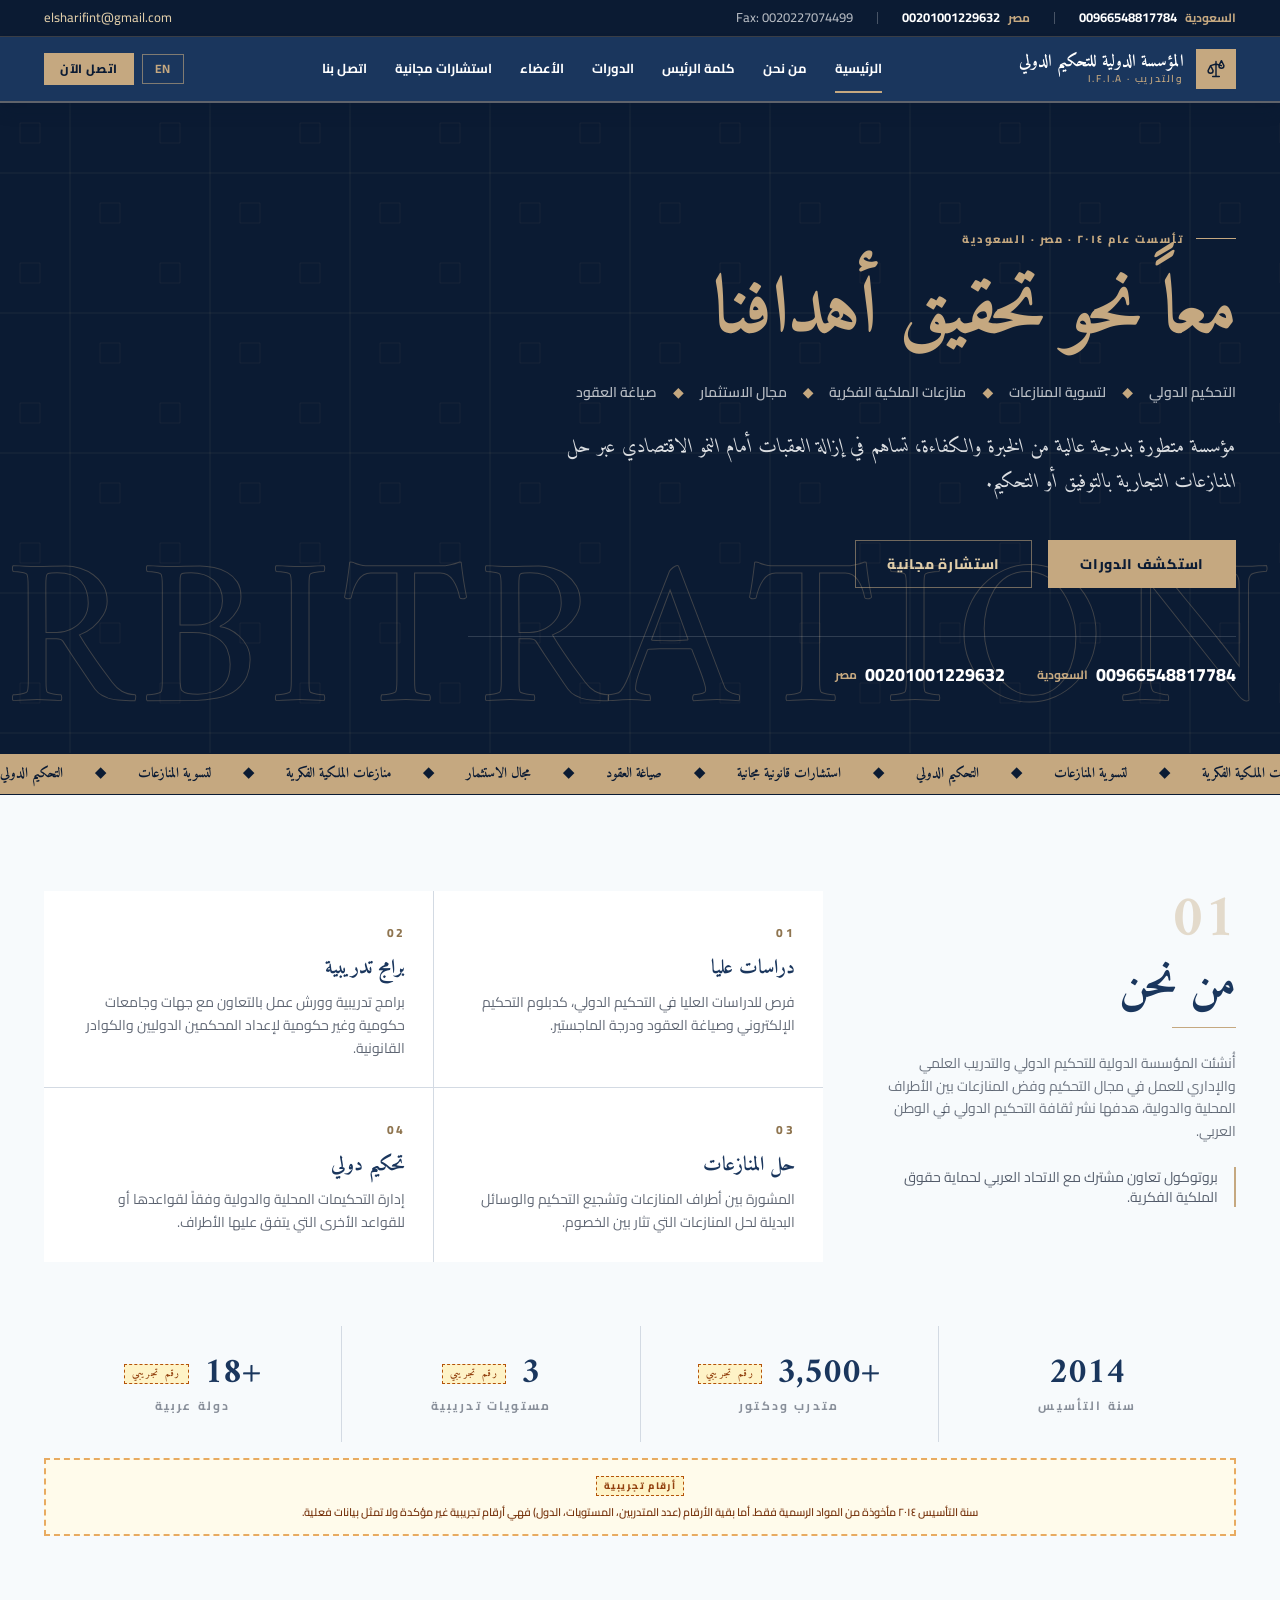
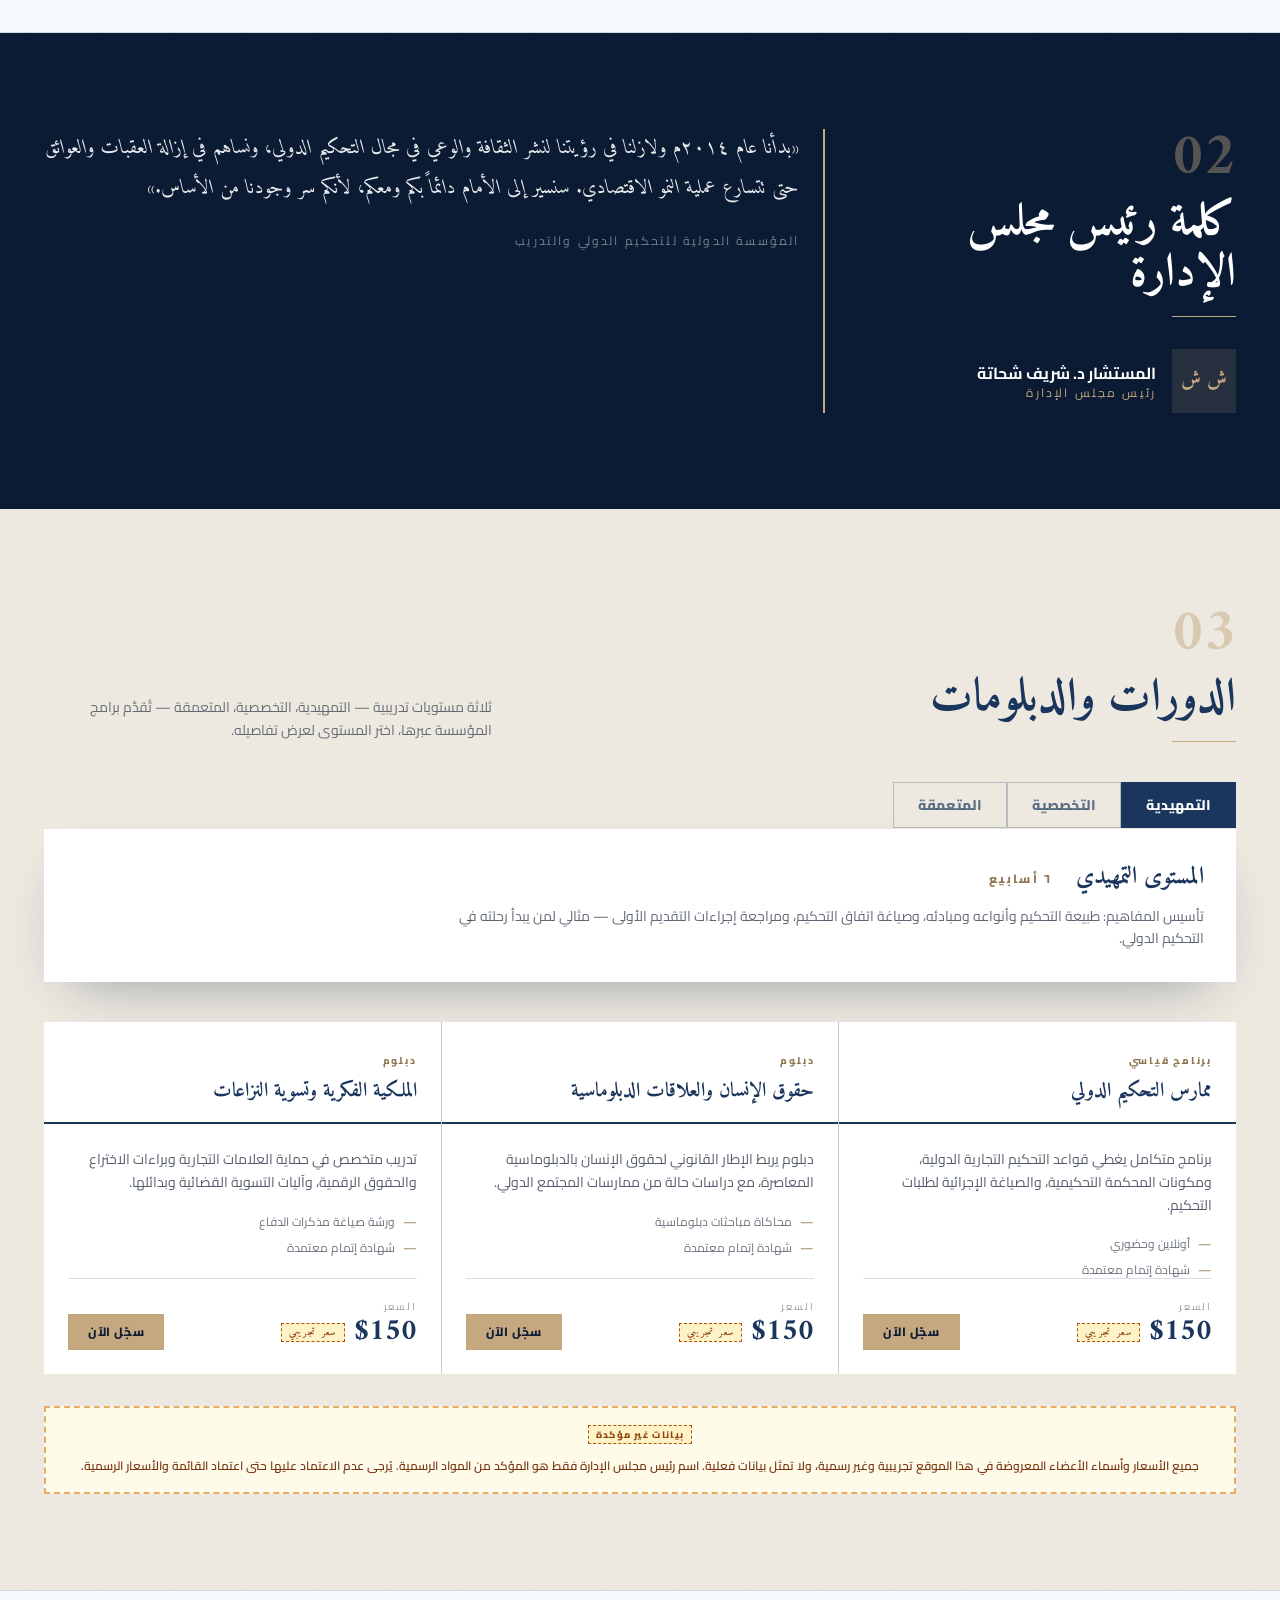
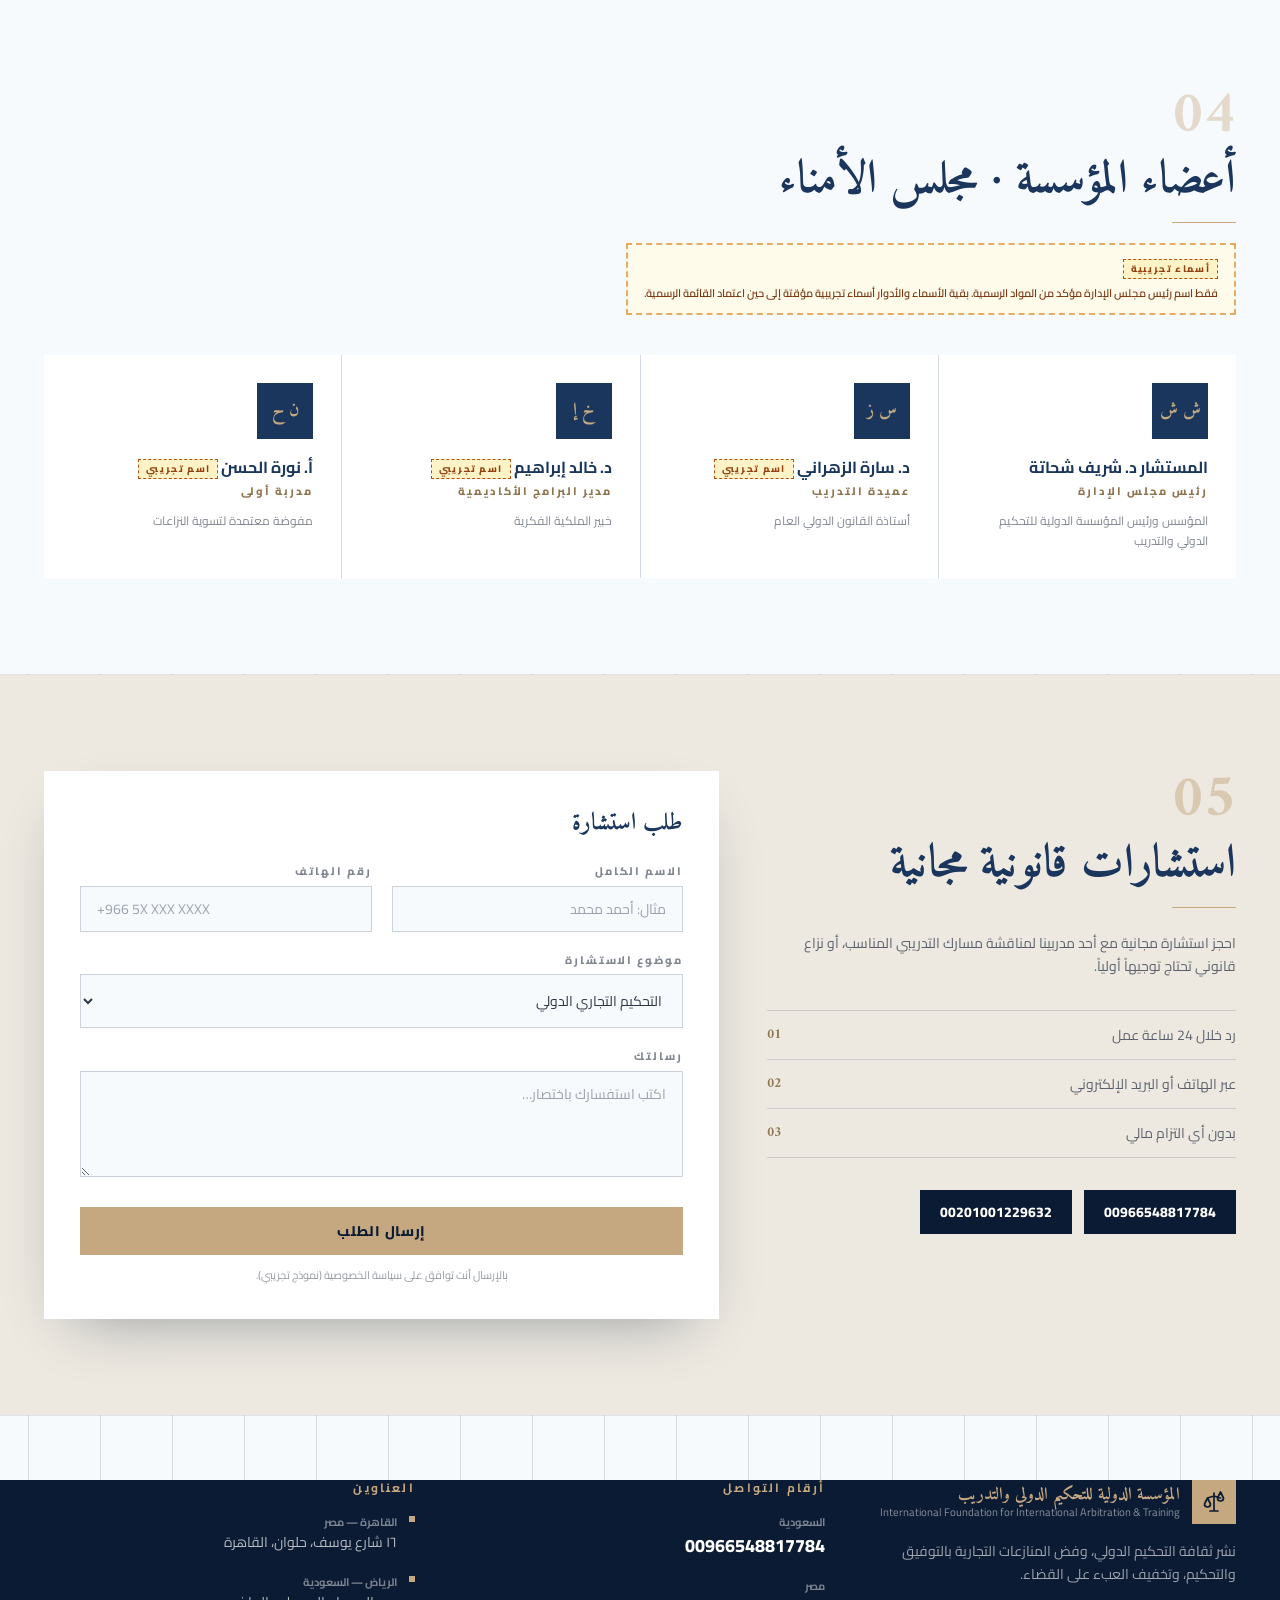
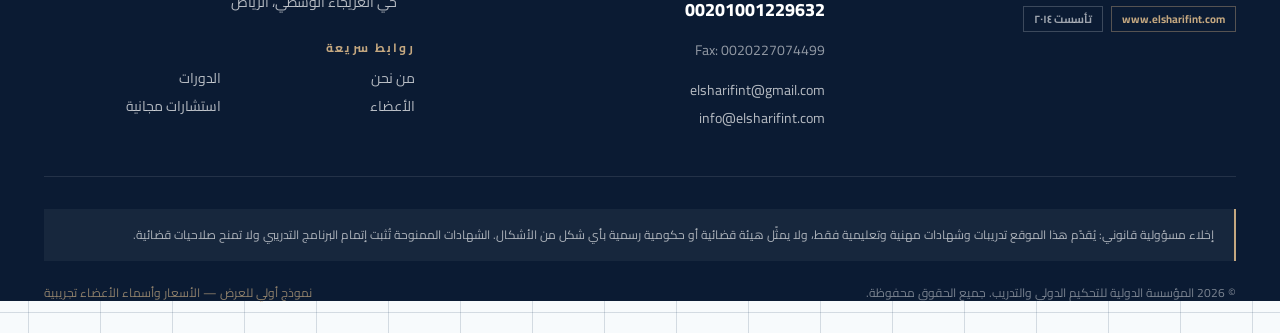
==== index.html @ 835085e9 "Add Google site verification meta; drop duplicate robots meta" ====
<!DOCTYPE html>
<html lang="ar" dir="rtl">
<head>
<meta charset="UTF-8">
<meta name="viewport" content="width=device-width, initial-scale=1.0">

<!-- ══ SEO: canonical + hreflang ══ -->
<link rel="canonical" href="https://ifiia-landing-new.pages.dev/">
<link rel="alternate" hreflang="ar" href="https://ifiia-landing-new.pages.dev/">
<link rel="alternate" hreflang="en" href="https://ifiia-landing-new.pages.dev/?lang=en">
<link rel="alternate" hreflang="x-default" href="https://ifiia-landing-new.pages.dev/">
<meta name="robots" content="index, follow, max-image-preview:large, max-snippet:-1, max-video-preview:-1">
<meta name="googlebot" content="index, follow">
<meta name="google-site-verification" content="TStbVh3oAL_RrqNEUOxhsKB7ihumdXPK8tylKvGcIx8">

<!-- ══ SEO: title + description ══ -->
<title data-ar="المؤسسة الدولية للتحكيم الدولي والتدريب | التحكيم وتسوية المنازعات" data-en="I.F.I.A | International Arbitration & Training Foundation — Dispute Settlement">المؤسسة الدولية للتحكيم الدولي والتدريب | التحكيم وتسوية المنازعات</title>
<meta name="description" content="المؤسسة الدولية للتحكيم الدولي والتدريب (I.F.I.A) — تحكيم دولي، تسوية المنازعات، منازعات الملكية الفكرية، الاستثمار وصياغة العقود. دورات ودبلومات تدريبية في مصر والسعودية منذ 2014."
      data-ar="المؤسسة الدولية للتحكيم الدولي والتدريب (I.F.I.A) — تحكيم دولي، تسوية المنازعات، منازعات الملكية الفكرية، الاستثمار وصياغة العقود. دورات ودبلومات تدريبية في مصر والسعودية منذ 2014."
      data-en="I.F.I.A — International Arbitration & Training Foundation. International arbitration, dispute settlement, intellectual property, investment and contract drafting. Training courses and diplomas in Egypt and Saudi Arabia since 2014.">
<meta name="keywords" content="التحكيم الدولي, التحكيم, تسوية المنازعات, الملكية الفكرية, صياغة العقود, دبلوم تحكيم, دورات قانونية, مؤسسة دولية, Egypt, Saudi Arabia, international arbitration, dispute settlement">
<meta name="author" content="I.F.I.A — International Arbitration & Training Foundation">

<!-- ══ SEO: Open Graph ══ -->
<meta property="og:type" content="website">
<meta property="og:site_name" content="I.F.I.A — المؤسسة الدولية للتحكيم الدولي والتدريب">
<meta property="og:title" content="المؤسسة الدولية للتحكيم الدولي والتدريب | I.F.I.A">
<meta property="og:description" content="تحكيم دولي، تسوية المنازعات، منازعات الملكية الفكرية، الاستثمار وصياغة العقود — دورات ودبلومات تدريبية في مصر والسعودية.">
<meta property="og:url" content="https://ifiia-landing-new.pages.dev/">
<meta property="og:image" content="https://ifiia-landing-new.pages.dev/og-image.png">
<meta property="og:image:width" content="1200">
<meta property="og:image:height" content="630">
<meta property="og:image:alt" content="I.F.I.A — International Arbitration & Training Foundation">
<meta property="og:locale" content="ar_AR">
<meta property="og:locale:alternate" content="en_US">

<!-- ══ SEO: Twitter / X ══ -->
<meta name="twitter:card" content="summary_large_image">
<meta name="twitter:title" content="المؤسسة الدولية للتحكيم الدولي والتدريب | I.F.I.A">
<meta name="twitter:description" content="تحكيم دولي، تسوية المنازعات، منازعات الملكية الفكرية، الاستثمار وصياغة العقود — دورات ودبلومات تدريبية.">
<meta name="twitter:image" content="https://ifiia-landing-new.pages.dev/og-image.png">
<meta name="twitter:image:alt" content="I.F.I.A — International Arbitration & Training Foundation">

<!-- ══ SEO: misc ══ -->
<meta name="theme-color" content="#0B1B33">
<meta name="format-detection" content="telephone=no">
<link rel="icon" href="/favicon.svg" type="image/svg+xml">
<link rel="apple-touch-icon" href="/og-image.png">
<link rel="manifest" href="/site.webmanifest">

<link rel="preconnect" href="https://fonts.googleapis.com">
<link rel="preconnect" href="https://fonts.gstatic.com" crossorigin>
<link href="https://fonts.googleapis.com/css2?family=Amiri:ital,wght@0,400;0,700;1,400&family=Cairo:wght@400;600;700;800&family=Inter:wght@400;500;600;700&family=Playfair+Display:ital,wght@0,600;0,700;1,600&display=swap" rel="stylesheet">
<link rel="stylesheet" href="/styles.css">

<!-- ══ SEO: JSON-LD structured data ══ -->
<script type="application/ld+json">
{
  "@context": "https://schema.org",
  "@graph": [
    {
      "@type": ["EducationalOrganization", "NGO"],
      "@id": "https://ifiia-landing-new.pages.dev/#organization",
      "name": "المؤسسة الدولية للتحكيم الدولي والتدريب",
      "alternateName": ["I.F.I.A", "International Foundation for International Arbitration & Training"],
      "description": "مؤسسة دولية تعمل في مجال التحكيم الدولي وتسوية المنازعات ونشر ثقافة التحكيم في الوطن العربي، مع برامج تدريبية ودبلومات في مصر والسعودية.",
      "url": "https://ifiia-landing-new.pages.dev/",
      "logo": {
        "@type": "ImageObject",
        "url": "https://ifiia-landing-new.pages.dev/og-image.png",
        "width": 1200,
        "height": 630
      },
      "image": "https://ifiia-landing-new.pages.dev/og-image.png",
      "foundingDate": "2014",
      "email": "info@elsharifint.com",
      "telephone": "+966548817784",
      "faxNumber": "+20227074499",
      "sameAs": [],
      "address": [
        {
          "@type": "PostalAddress",
          "streetAddress": "16 Youssef St., Helwan",
          "addressLocality": "Cairo",
          "addressCountry": "EG"
        },
        {
          "@type": "PostalAddress",
          "addressLocality": "Riyadh",
          "addressRegion": "Al-Aryjah Al-Wusta",
          "addressCountry": "SA"
        }
      ],
      "founder": {
        "@type": "Person",
        "name": "المستشار د. شريف شحاتة",
        "alternateName": "Dr. Sharif Shehata",
        "jobTitle": "رئيس مجلس الإدارة"
      },
      "contactPoint": [
        {
          "@type": "ContactPoint",
          "telephone": "+966-54-881-7784",
          "contactType": "customer service",
          "areaServed": ["SA", "EG", "AR"],
          "availableLanguage": ["Arabic", "English"]
        },
        {
          "@type": "ContactPoint",
          "telephone": "+20-100-122-9632",
          "contactType": "customer service",
          "areaServed": ["EG", "AR"],
          "availableLanguage": ["Arabic"]
        }
      ],
      "knowsLanguage": ["ar", "en"]
    },
    {
      "@type": "WebSite",
      "@id": "https://ifiia-landing-new.pages.dev/#website",
      "url": "https://ifiia-landing-new.pages.dev/",
      "name": "I.F.I.A — المؤسسة الدولية للتحكيم الدولي والتدريب",
      "inLanguage": ["ar", "en"],
      "publisher": { "@id": "https://ifiia-landing-new.pages.dev/#organization" },
      "potentialAction": {
        "@type": "SearchAction",
        "target": {
          "@type": "EntryPoint",
          "urlTemplate": "https://ifiia-landing-new.pages.dev/?s={search_term_string}"
        },
        "query-input": "required name=search_term_string"
      }
    },
    {
      "@type": "WebPage",
      "@id": "https://ifiia-landing-new.pages.dev/#webpage",
      "url": "https://ifiia-landing-new.pages.dev/",
      "name": "المؤسسة الدولية للتحكيم الدولي والتدريب | I.F.I.A",
      "inLanguage": "ar",
      "isPartOf": { "@id": "https://ifiia-landing-new.pages.dev/#website" },
      "about": { "@id": "https://ifiia-landing-new.pages.dev/#organization" },
      "breadcrumb": { "@id": "https://ifiia-landing-new.pages.dev/#breadcrumb" }
    },
    {
      "@type": "BreadcrumbList",
      "@id": "https://ifiia-landing-new.pages.dev/#breadcrumb",
      "itemListElement": [
        { "@type": "ListItem", "position": 1, "name": "الرئيسية", "item": "https://ifiia-landing-new.pages.dev/" },
        { "@type": "ListItem", "position": 2, "name": "من نحن", "item": "https://ifiia-landing-new.pages.dev/#about" },
        { "@type": "ListItem", "position": 3, "name": "الدورات والدبلومات", "item": "https://ifiia-landing-new.pages.dev/#courses" },
        { "@type": "ListItem", "position": 4, "name": "الأعضاء", "item": "https://ifiia-landing-new.pages.dev/#members" },
        { "@type": "ListItem", "position": 5, "name": "استشارات مجانية", "item": "https://ifiia-landing-new.pages.dev/#consult" }
      ]
    },
    {
      "@type": "Course",
      "name": "ممارس التحكيم الدولي",
      "alternateName": "International Arbitration Practitioner",
      "description": "برنامج متكامل يغطي قواعد التحكيم التجارية الدولية، ومكونات المحكمة التحكيمية، والصياغة الإجرائية لطلبات التحكيم.",
      "provider": { "@id": "https://ifiia-landing-new.pages.dev/#organization" },
      "inLanguage": "ar",
      "teaches": "قواعد التحكيم التجارية الدولية وإجراءات المحكمة التحكيمية",
      "courseMode": ["Online", "InPerson"],
      "url": "https://ifiia-landing-new.pages.dev/#courses"
    },
    {
      "@type": "Course",
      "name": "حقوق الإنسان والعلاقات الدبلوماسية",
      "alternateName": "Human Rights & Diplomatic Relations",
      "description": "دبلوم يربط الإطار القانوني لحقوق الإنسان بالدبلوماسية المعاصرة، مع دراسات حالة من ممارسات المجتمع الدولي.",
      "provider": { "@id": "https://ifiia-landing-new.pages.dev/#organization" },
      "inLanguage": "ar",
      "teaches": "الإطار القانوني لحقوق الإنسان والدبلوماسية المعاصرة",
      "courseMode": ["Online", "InPerson"],
      "url": "https://ifiia-landing-new.pages.dev/#courses"
    },
    {
      "@type": "Course",
      "name": "الملكية الفكرية وتسوية النزاعات",
      "alternateName": "Intellectual Property & Dispute Resolution",
      "description": "تدريب متخصص في حماية العلامات التجارية وبراءات الاختراع والحقوق الرقمية، وآليات التسوية القضائية وبدائلها.",
      "provider": { "@id": "https://ifiia-landing-new.pages.dev/#organization" },
      "inLanguage": "ar",
      "teaches": "حماية العلامات التجارية وبراءات الاختراع وآليات تسوية النزاعات",
      "courseMode": ["Online", "InPerson"],
      "url": "https://ifiia-landing-new.pages.dev/#courses"
    },
    {
      "@type": "FAQPage",
      "mainEntity": [
        {
          "@type": "Question",
          "name": "ما هي المؤسسة الدولية للتحكيم الدولي والتدريب؟",
          "acceptedAnswer": {
            "@type": "Answer",
            "text": "مؤسسة متطورة بدرجة عالية من الخبرة والكفاءة، تأسست عام 2014، تساهم في إزالة العقبات أمام النمو الاقتصادي عبر حل المنازعات التجارية بالتوفيق أو التحكيم، ونشر ثقافة التحكيم الدولي في الوطن العربي."
          }
        },
        {
          "@type": "Question",
          "name": "ما هي الخدمات التي تقدمها المؤسسة؟",
          "acceptedAnswer": {
            "@type": "Answer",
            "text": "أربعة مجالات رئيسية: الدراسات العليا في التحكيم الدولي، البرامج التدريبية وورش العمل، حل المنازعات والمشورة بين الأطراف، وإدارة التحكيمات المحلية والدولية."
          }
        },
        {
          "@type": "Question",
          "name": "هل الاستشارات القانونية مجانية؟",
          "acceptedAnswer": {
            "@type": "Answer",
            "text": "نعم، تقدم المؤسسة استشارات قانونية مجانية عبر الهاتف أو البريد الإلكتروني، مع رد خلال 24 ساعة عمل وبدون أي التزام مالي."
          }
        },
        {
          "@type": "Question",
          "name": "ما مستويات التدريب المتاحة؟",
          "acceptedAnswer": {
            "@type": "Answer",
            "text": "ثلاثة مستويات تدريبية: التمهيدي (6 أسابيع)، التخصصي (10 أسابيع)، والمتعمق (14 أسبوعاً) — تشمل المحاكاة الكاملة لجلسة التحكيم."
          }
        },
        {
          "@type": "Question",
          "name": "أين تقع مكاتب المؤسسة؟",
          "acceptedAnswer": {
            "@type": "Answer",
            "text": "مكتب القاهرة: 16 شارع يوسف، حلوان، القاهرة — مصر. ومكتب الرياض: حي العريجاء الوسطي، الرياض — السعودية."
          }
        }
      ]
    }
  ]
}
</script>
</head>

<body class="bg-cloud text-charcoal font-body antialiased">

<!-- ══════════ UTILITY BAR (actual contact data from the original site) ══════════ -->
<div class="border-b border-gold/25 bg-navy-900 text-[12px] font-medium text-white/90 sm:text-[13px]">
  <div class="mx-auto flex max-w-[1240px] flex-wrap items-center justify-between gap-x-4 gap-y-1 px-4 py-2 sm:px-6">
    <div class="flex items-center gap-3 sm:gap-6">
      <span class="flex items-center gap-2">
        <span class="text-gold text-xs font-bold" data-ar="السعودية" data-en="KSA">السعودية</span>
        <a href="tel:+966548817784" dir="ltr" class="bidi font-bold text-white hover:text-gold transition">00966548817784</a>
      </span>
      <span class="hidden h-3 w-px bg-white/25 sm:block"></span>
      <span class="hidden items-center gap-2 sm:flex">
        <span class="text-gold text-xs font-bold" data-ar="مصر" data-en="EGYPT">مصر</span>
        <a href="tel:+201001229632" dir="ltr" class="bidi font-bold text-white hover:text-gold transition">00201001229632</a>
      </span>
      <span class="hidden h-3 w-px bg-white/25 lg:block"></span>
      <span dir="ltr" class="bidi hidden text-white/70 lg:inline">Fax: 0020227074499</span>
    </div>
    <div class="flex items-center gap-4">
      <a href="mailto:elsharifint@gmail.com" dir="ltr" class="bidi text-gold-light hover:text-gold transition">elsharifint@gmail.com</a>
    </div>
  </div>
</div>

<!-- ══════════ NAVIGATION ══════════ -->
<nav id="site-nav" class="sticky top-0 z-50 border-b-2 border-gold/40 bg-navy-700 shadow-lg shadow-navy-900/30">
  <div class="mx-auto flex max-w-[1240px] items-center justify-between gap-4 px-4 py-3 sm:px-6">

    <a href="#home" class="flex items-center gap-3">
      <span class="grid h-10 w-10 shrink-0 place-items-center bg-gold text-navy-900">
        <svg viewBox="0 0 24 24" class="h-5 w-5" fill="none" stroke="currentColor" stroke-width="1.7" stroke-linecap="round" stroke-linejoin="round">
          <path d="M12 3v18M8 21h8M12 6 5.5 8M12 6l6.5 2M2.5 14l3-6 3 6a3 3 0 0 1-6 0Zm13-6 3-6 3 6a3 3 0 0 1-6 0Z"/>
        </svg>
      </span>
      <span class="leading-tight">
        <span class="block font-display text-[17px] font-bold text-white" data-ar="المؤسسة الدولية للتحكيم الدولي" data-en="I.F.I.A">المؤسسة الدولية للتحكيم الدولي</span>
        <span class="block text-[10px] font-semibold tracking-wider2 text-gold uppercase" data-ar="والتدريب · I.F.I.A" data-en="& Training Foundation">والتدريب · I.F.I.A</span>
      </span>
    </a>

    <ul class="hidden items-center gap-7 text-[13px] font-bold text-white lg:flex">
      <li><a class="u-link py-2 hover:text-gold transition" href="#home"     data-ar="الرئيسية"        data-en="Home">الرئيسية</a></li>
      <li><a class="u-link py-2 hover:text-gold transition" href="#about"    data-ar="من نحن"          data-en="About">من نحن</a></li>
      <li><a class="u-link py-2 hover:text-gold transition" href="#chairman" data-ar="كلمة الرئيس"     data-en="Chairman">كلمة الرئيس</a></li>
      <li><a class="u-link py-2 hover:text-gold transition" href="#courses"  data-ar="الدورات"         data-en="Courses">الدورات</a></li>
      <li><a class="u-link py-2 hover:text-gold transition" href="#members"  data-ar="الأعضاء"         data-en="Members">الأعضاء</a></li>
      <li><a class="u-link py-2 hover:text-gold transition" href="#consult"  data-ar="استشارات مجانية" data-en="Free Consultations">استشارات مجانية</a></li>
      <li><a class="u-link py-2 hover:text-gold transition" href="#contact"  data-ar="اتصل بنا"        data-en="Contact">اتصل بنا</a></li>
    </ul>

    <div class="flex items-center gap-2">
      <button id="lang-toggle" class="border border-gold/60 px-3 py-1.5 text-xs font-bold tracking-wider text-gold transition hover:bg-gold hover:text-navy-900" aria-label="Switch language">
        <span id="lang-label">EN</span>
      </button>
      <a href="tel:+966548817784" class="btn-gold hidden px-4 py-2 text-xs font-extrabold tracking-wider uppercase md:inline-block"
         data-ar="اتصل الآن" data-en="Call Now">اتصل الآن</a>
      <button id="menu-btn" class="grid h-10 w-10 place-items-center border border-white/25 text-white lg:hidden" aria-label="Menu" aria-expanded="false">
        <svg id="i-open" viewBox="0 0 24 24" class="h-5 w-5" fill="none" stroke="currentColor" stroke-width="2"><path d="M4 7h16M4 12h16M4 17h16"/></svg>
        <svg id="i-close" viewBox="0 0 24 24" class="h-5 w-5 hidden" fill="none" stroke="currentColor" stroke-width="2"><path d="M6 6l12 12M18 6 6 18"/></svg>
      </button>
    </div>
  </div>

  <div id="mobile-menu" class="hidden border-t border-white/10 bg-navy-900 px-4 py-4 lg:hidden">
    <ul class="grid gap-1 text-sm font-bold text-white/90">
      <li><a class="block px-3 py-2.5 hover:bg-gold/15 hover:text-gold" href="#home"     data-ar="الرئيسية"        data-en="Home">الرئيسية</a></li>
      <li><a class="block px-3 py-2.5 hover:bg-gold/15 hover:text-gold" href="#about"    data-ar="من نحن"          data-en="About">من نحن</a></li>
      <li><a class="block px-3 py-2.5 hover:bg-gold/15 hover:text-gold" href="#chairman" data-ar="كلمة الرئيس"     data-en="Chairman">كلمة الرئيس</a></li>
      <li><a class="block px-3 py-2.5 hover:bg-gold/15 hover:text-gold" href="#courses"  data-ar="الدورات"         data-en="Courses">الدورات</a></li>
      <li><a class="block px-3 py-2.5 hover:bg-gold/15 hover:text-gold" href="#members"  data-ar="الأعضاء"         data-en="Members">الأعضاء</a></li>
      <li><a class="block px-3 py-2.5 hover:bg-gold/15 hover:text-gold" href="#consult"  data-ar="استشارات مجانية" data-en="Free Consultations">استشارات مجانية</a></li>
      <li><a class="block px-3 py-2.5 hover:bg-gold/15 hover:text-gold" href="#contact"  data-ar="اتصل بنا"        data-en="Contact">اتصل بنا</a></li>
    </ul>
    <div class="mt-4 flex gap-3 border-t border-white/10 pt-4">
      <a href="tel:+966548817784" dir="ltr" class="bidi flex-1 bg-gold px-3 py-2.5 text-center text-xs font-extrabold text-navy-900">00966548817784</a>
      <a href="tel:+201001229632" dir="ltr" class="bidi flex-1 border border-gold/60 px-3 py-2.5 text-center text-xs font-extrabold text-gold">00201001229632</a>
    </div>
  </div>
</nav>

<!-- ══════════ HERO ══════════ -->
<section id="home" class="hero-flat relative overflow-hidden">
  <div class="pointer-events-none absolute bottom-0 start-0 hidden select-none font-display text-[13rem] leading-none opacity-100 lg:block hero-ghost" aria-hidden="true">ARBITRATION</div>

  <div class="relative mx-auto max-w-[1240px] px-6 pt-20 pb-16 sm:pt-28 lg:pt-32">
    <div class="max-w-3xl">
      <p class="flex items-center gap-3 text-[11px] font-extrabold tracking-wider2 text-gold uppercase">
        <span class="h-px w-10 bg-gold"></span>
        <span data-ar="تأسست عام ٢٠١٤ · مصر · السعودية" data-en="Established 2014 · Egypt · Saudi Arabia">تأسست عام ٢٠١٤ · مصر · السعودية</span>
      </p>

      <h1 class="mt-6 font-display text-display font-bold text-white">
        <span class="text-gold" data-ar="معاً نحو تحقيق أهدافنا" data-en="Together towards achieving our goals">معاً نحو تحقيق أهدافنا</span>
      </h1>

      <div class="mt-7 flex flex-wrap items-center gap-x-4 gap-y-2 text-sm font-semibold text-white/70">
        <span data-ar="التحكيم الدولي"         data-en="International Arbitration">التحكيم الدولي</span><span class="text-gold">◆</span>
        <span data-ar="لتسوية المنازعات"        data-en="Dispute Settlement">لتسوية المنازعات</span><span class="text-gold">◆</span>
        <span data-ar="منازعات الملكية الفكرية"  data-en="Intellectual Property Disputes">منازعات الملكية الفكرية</span><span class="text-gold">◆</span>
        <span data-ar="مجال الاستثمار"          data-en="Investment">مجال الاستثمار</span><span class="text-gold">◆</span>
        <span data-ar="صياغة العقود"            data-en="Contract Drafting">صياغة العقود</span>
      </div>

      <p class="mt-7 max-w-2xl font-display text-lead italic text-white/85"
         data-ar="مؤسسة متطورة بدرجة عالية من الخبرة والكفاءة، تساهم في إزالة العقبات أمام النمو الاقتصادي عبر حل المنازعات التجارية بالتوفيق أو التحكيم."
         data-en="A sophisticated foundation of high expertise, removing obstacles to economic growth by settling commercial disputes through conciliation or arbitration.">
        مؤسسة متطورة بدرجة عالية من الخبرة والكفاءة، تساهم في إزالة العقبات أمام النمو الاقتصادي عبر حل المنازعات التجارية بالتوفيق أو التحكيم.
      </p>

      <div class="mt-10 flex flex-wrap gap-4">
        <a href="#courses" class="btn-gold px-8 py-3.5 text-sm font-extrabold tracking-wider uppercase"
           data-ar="استكشف الدورات" data-en="Explore Courses">استكشف الدورات</a>
        <a href="#consult" class="btn-ghost px-8 py-3.5 text-sm font-extrabold tracking-wider uppercase"
           data-ar="استشارة مجانية" data-en="Free Consultation">استشارة مجانية</a>
      </div>

      <div class="mt-12 flex flex-wrap items-center gap-x-8 gap-y-3 border-t border-white/15 pt-6">
        <a href="tel:+966548817784" dir="ltr" class="bidi flex items-center gap-2 text-lg font-extrabold text-white hover:text-gold transition">
          <span class="text-gold text-xs font-bold" data-ar="السعودية" data-en="KSA">السعودية</span> 00966548817784
        </a>
        <a href="tel:+201001229632" dir="ltr" class="bidi flex items-center gap-2 text-lg font-extrabold text-white hover:text-gold transition">
          <span class="text-gold text-xs font-bold" data-ar="مصر" data-en="EG">مصر</span> 00201001229632
        </a>
      </div>
    </div>
  </div>
</section>

<!-- ══════════ TICKER (disciplines from the original site) ══════════ -->
<div class="ticker-mask border-y border-navy-900 bg-gold py-2.5" dir="ltr">
  <div class="ticker-track">
    <span class="flex shrink-0 items-center gap-8 pe-8 font-display text-sm font-bold text-navy-900 whitespace-nowrap">
      <span data-ar="التحكيم الدولي" data-en="International Arbitration">التحكيم الدولي</span><span>◆</span><span data-ar="لتسوية المنازعات" data-en="Dispute Settlement">لتسوية المنازعات</span><span>◆</span><span data-ar="منازعات الملكية الفكرية" data-en="Intellectual Property Disputes">منازعات الملكية الفكرية</span><span>◆</span><span data-ar="مجال الاستثمار" data-en="Investment">مجال الاستثمار</span><span>◆</span><span data-ar="صياغة العقود" data-en="Contract Drafting">صياغة العقود</span><span>◆</span><span data-ar="استشارات قانونية مجانية" data-en="Free Legal Consultations">استشارات قانونية مجانية</span><span>◆</span>
    </span>
    <span class="flex shrink-0 items-center gap-8 pe-8 font-display text-sm font-bold text-navy-900 whitespace-nowrap" aria-hidden="true">
      <span data-ar="التحكيم الدولي" data-en="International Arbitration">التحكيم الدولي</span><span>◆</span><span data-ar="لتسوية المنازعات" data-en="Dispute Settlement">لتسوية المنازعات</span><span>◆</span><span data-ar="منازعات الملكية الفكرية" data-en="Intellectual Property Disputes">منازعات الملكية الفكرية</span><span>◆</span><span data-ar="مجال الاستثمار" data-en="Investment">مجال الاستثمار</span><span>◆</span><span data-ar="صياغة العقود" data-en="Contract Drafting">صياغة العقود</span><span>◆</span><span data-ar="استشارات قانونية مجانية" data-en="Free Legal Consultations">استشارات قانونية مجانية</span><span>◆</span>
    </span>
  </div>
</div>

<!-- ══════════ ABOUT — section number 01 ══════════ -->
<section id="about" class="border-b border-[var(--hairline)] bg-cloud">
  <div class="mx-auto max-w-[1240px] px-6 py-20 sm:py-24">
    <div class="grid gap-12 lg:grid-cols-12">

      <div class="reveal lg:col-span-4">
        <p class="font-display text-6xl font-bold text-gold/40">01</p>
        <h2 class="mt-2 font-display text-title font-bold text-navy"
            data-ar="من نحن" data-en="About Us">من نحن</h2>
        <div class="mt-4 h-px w-16 bg-gold"></div>
        <p class="mt-6 text-sm leading-relaxed text-charcoal/70"
           data-ar="أُنشئت المؤسسة الدولية للتحكيم الدولي والتدريب العلمي والإداري للعمل في مجال التحكيم وفض المنازعات بين الأطراف المحلية والدولية، هدفها نشر ثقافة التحكيم الدولي في الوطن العربي."
           data-en="The Foundation was established to practice arbitration and settle disputes between local and international parties, with the aim of spreading international arbitration culture across the Arab world.">
          أُنشئت المؤسسة الدولية للتحكيم الدولي والتدريب العلمي والإداري للعمل في مجال التحكيم وفض المنازعات بين الأطراف المحلية والدولية، هدفها نشر ثقافة التحكيم الدولي في الوطن العربي.
        </p>
        <div class="mt-6 border-s-2 border-gold ps-4 text-sm text-charcoal/80">
          <p data-ar="بروتوكول تعاون مشترك مع الاتحاد العربي لحماية حقوق الملكية الفكرية."
             data-en="A joint cooperation protocol with the Arab Union for the Protection of Intellectual Property Rights.">
            بروتوكول تعاون مشترك مع الاتحاد العربي لحماية حقوق الملكية الفكرية.
          </p>
        </div>
      </div>

      <div class="reveal grid gap-px bg-[var(--hairline)] sm:grid-cols-2 lg:col-span-8">
        <!-- 4 pillars from the original site -->
        <div class="bg-white p-7">
          <span class="text-xs font-extrabold tracking-wider2 text-gold-dark uppercase">01</span>
          <h3 class="mt-3 font-display text-xl font-bold text-navy" data-ar="دراسات عليا" data-en="Postgraduate Studies">دراسات عليا</h3>
          <p class="mt-2 text-sm leading-relaxed text-charcoal/75"
             data-ar="فرص للدراسات العليا في التحكيم الدولي، كدبلوم التحكيم الإلكتروني وصياغة العقود ودرجة الماجستير."
             data-en="Postgraduate opportunities in international arbitration, including electronic arbitration and contract drafting diplomas and a master's degree.">
            فرص للدراسات العليا في التحكيم الدولي، كدبلوم التحكيم الإلكتروني وصياغة العقود ودرجة الماجستير.
          </p>
        </div>
        <div class="bg-white p-7">
          <span class="text-xs font-extrabold tracking-wider2 text-gold-dark uppercase">02</span>
          <h3 class="mt-3 font-display text-xl font-bold text-navy" data-ar="برامج تدريبية" data-en="Training Programs">برامج تدريبية</h3>
          <p class="mt-2 text-sm leading-relaxed text-charcoal/75"
             data-ar="برامج تدريبية وورش عمل بالتعاون مع جهات وجامعات حكومية وغير حكومية لإعداد المحكمين الدوليين والكوادر القانونية."
             data-en="Training programs and workshops with public and private institutions to prepare international arbitrators and legal cadres.">
            برامج تدريبية وورش عمل بالتعاون مع جهات وجامعات حكومية وغير حكومية لإعداد المحكمين الدوليين والكوادر القانونية.
          </p>
        </div>
        <div class="bg-white p-7">
          <span class="text-xs font-extrabold tracking-wider2 text-gold-dark uppercase">03</span>
          <h3 class="mt-3 font-display text-xl font-bold text-navy" data-ar="حل المنازعات" data-en="Dispute Resolution">حل المنازعات</h3>
          <p class="mt-2 text-sm leading-relaxed text-charcoal/75"
             data-ar="المشورة بين أطراف المنازعات وتشجيع التحكيم والوسائل البديلة لحل المنازعات التي تثار بين الخصوم."
             data-en="Advising disputing parties and encouraging arbitration and alternative methods to resolve disputes.">
            المشورة بين أطراف المنازعات وتشجيع التحكيم والوسائل البديلة لحل المنازعات التي تثار بين الخصوم.
          </p>
        </div>
        <div class="bg-white p-7">
          <span class="text-xs font-extrabold tracking-wider2 text-gold-dark uppercase">04</span>
          <h3 class="mt-3 font-display text-xl font-bold text-navy" data-ar="تحكيم دولي" data-en="International Arbitration">تحكيم دولي</h3>
          <p class="mt-2 text-sm leading-relaxed text-charcoal/75"
             data-ar="إدارة التحكيمات المحلية والدولية وفقاً لقواعدها أو للقواعد الأخرى التي يتفق عليها الأطراف."
             data-en="Administration of local and international arbitrations under its rules or other rules agreed upon by the parties.">
            إدارة التحكيمات المحلية والدولية وفقاً لقواعدها أو للقواعد الأخرى التي يتفق عليها الأطراف.
          </p>
        </div>
      </div>
    </div>

    <!-- stats hairline row -->
    <dl class="reveal mt-16 grid grid-cols-2 gap-px bg-[var(--hairline)] md:grid-cols-4">
      <div class="bg-cloud px-6 py-7 text-center">
        <dt class="font-display text-4xl font-bold text-navy">2014</dt>
        <dd class="mt-1 text-xs font-bold tracking-wider2 text-charcoal/55 uppercase" data-ar="سنة التأسيس" data-en="Founded">سنة التأسيس</dd>
      </div>
      <div class="bg-cloud px-6 py-7 text-center">
        <dt class="mock-num font-display text-4xl font-bold text-navy">+3,500 <span class="badge-mock" data-ar="رقم تجريبي" data-en="Mock figure">رقم تجريبي</span></dt>
        <dd class="mt-1 text-xs font-bold tracking-wider2 text-charcoal/55 uppercase" data-ar="متدرب ودكتور" data-en="Trainees">متدرب ودكتور</dd>
      </div>
      <div class="bg-cloud px-6 py-7 text-center">
        <dt class="mock-num font-display text-4xl font-bold text-navy">3 <span class="badge-mock" data-ar="رقم تجريبي" data-en="Mock figure">رقم تجريبي</span></dt>
        <dd class="mt-1 text-xs font-bold tracking-wider2 text-charcoal/55 uppercase" data-ar="مستويات تدريبية" data-en="Training Levels">مستويات تدريبية</dd>
      </div>
      <div class="bg-cloud px-6 py-7 text-center">
        <dt class="mock-num font-display text-4xl font-bold text-navy">+18 <span class="badge-mock" data-ar="رقم تجريبي" data-en="Mock figure">رقم تجريبي</span></dt>
        <dd class="mt-1 text-xs font-bold tracking-wider2 text-charcoal/55 uppercase" data-ar="دولة عربية" data-en="Arab Countries">دولة عربية</dd>
      </div>
    </dl>
    <div class="reveal mt-4 border-2 border-dashed border-amber-600/60 bg-amber-50 px-5 py-3 text-center">
      <span class="badge-mock" data-ar="أرقام تجريبية" data-en="Mock figures">أرقام تجريبية</span>
      <p class="mt-2 text-[11px] font-semibold leading-relaxed text-amber-900"
         data-ar="سنة التأسيس ٢٠١٤ مأخوذة من المواد الرسمية فقط. أما بقية الأرقام (عدد المتدربين، المستويات، الدول) فهي أرقام تجريبية غير مؤكدة ولا تمثل بيانات فعلية."
         data-en="Only the 2014 founding year comes from official materials. All other figures (trainees, levels, countries) are unconfirmed mock numbers and do not represent actual data.">
        سنة التأسيس ٢٠١٤ مأخوذة من المواد الرسمية فقط. أما بقية الأرقام (عدد المتدربين، المستويات، الدول) فهي أرقام تجريبية غير مؤكدة ولا تمثل بيانات فعلية.
      </p>
    </div>
  </div>
</section>

<!-- ══════════ CHAIRMAN'S WORD — section 02 (from original site) ══════════ -->
<section id="chairman" class="relative bg-navy-900">
  <div class="mx-auto max-w-[1240px] px-6 py-20 sm:py-24">
    <div class="reveal grid gap-10 lg:grid-cols-12">
      <div class="lg:col-span-4">
        <p class="font-display text-6xl font-bold text-gold/40">02</p>
        <h2 class="mt-2 font-display text-title font-bold text-white"
            data-ar="كلمة رئيس مجلس الإدارة" data-en="Word of the Chairman">كلمة رئيس مجلس الإدارة</h2>
        <div class="mt-4 h-px w-16 bg-gold"></div>
        <div class="mt-8 flex items-center gap-4">
          <span class="grid h-16 w-16 place-items-center bg-gold/15 font-display text-xl font-bold text-gold" data-ar="ش ش" data-en="SS">ش ش</span>
          <span>
            <span class="block font-bold text-white" data-ar="المستشار د. شريف شحاتة" data-en="Dr. Sharif Shehata">المستشار د. شريف شحاتة</span>
            <span class="block text-xs tracking-wider2 text-gold uppercase" data-ar="رئيس مجلس الإدارة" data-en="Chairman">رئيس مجلس الإدارة</span>
          </span>
        </div>
      </div>
      <blockquote class="border-s-2 border-gold ps-6 lg:col-span-8">
        <p class="font-display text-lead italic leading-loose text-white/90"
           data-ar="«بدأنا عام ٢٠١٤م ولازلنا في رؤيتنا لنشر الثقافة والوعي في مجال التحكيم الدولي، ونساهم في إزالة العقبات والعوائق حتى تتسارع عملية النمو الاقتصادي. سنسير إلى الأمام دائماً بكم ومعكم، لأنكم سر وجودنا من الأساس.»"
           data-en="“We started in 2014 and remain committed to spreading awareness of international arbitration, removing obstacles so economic growth can accelerate. We will always move forward with you and among you — because you are the reason we exist.”">
          «بدأنا عام ٢٠١٤م ولازلنا في رؤيتنا لنشر الثقافة والوعي في مجال التحكيم الدولي، ونساهم في إزالة العقبات والعوائق حتى تتسارع عملية النمو الاقتصادي. سنسير إلى الأمام دائماً بكم ومعكم، لأنكم سر وجودنا من الأساس.»
        </p>
        <p class="mt-6 text-xs tracking-wider2 text-white/45 uppercase" data-ar="المؤسسة الدولية للتحكيم الدولي والتدريب" data-en="International Foundation for International Arbitration & Training">المؤسسة الدولية للتحكيم الدولي والتدريب</p>
      </blockquote>
    </div>
  </div>
</section>

<!-- ══════════ COURSES — section 03, with level tabs ══════════ -->
<section id="courses" class="border-b border-[var(--hairline)] bg-bone">
  <div class="mx-auto max-w-[1240px] px-6 py-20 sm:py-24">
    <div class="reveal flex flex-wrap items-end justify-between gap-6">
      <div>
        <p class="font-display text-6xl font-bold text-gold/50">03</p>
        <h2 class="mt-2 font-display text-title font-bold text-navy"
            data-ar="الدورات والدبلومات" data-en="Courses & Diplomas">الدورات والدبلومات</h2>
        <div class="mt-4 h-px w-16 bg-gold"></div>
      </div>
      <p class="max-w-md text-sm leading-relaxed text-charcoal/70"
         data-ar="ثلاثة مستويات تدريبية — التمهيدية، التخصصية، المتعمقة — تُقدَّم برامج المؤسسة عبرها، اختر المستوى لعرض تفاصيله."
         data-en="Three training levels — Foundation, Specialized, Advanced — through which the Foundation's programs are delivered. Pick a level to see its details.">
        ثلاثة مستويات تدريبية — التمهيدية، التخصصية، المتعمقة — تُقدَّم برامج المؤسسة عبرها، اختر المستوى لعرض تفاصيله.
      </p>
    </div>

    <!-- Tabs -->
    <div class="reveal mt-10 flex flex-wrap" role="tablist" aria-label="Course levels">
      <button class="tab-btn border border-navy-700 bg-navy-700 px-6 py-3 text-sm font-extrabold text-white transition" data-tab="foundation"  role="tab" aria-selected="true"
              data-ar="التمهيدية" data-en="Foundation">التمهيدية</button>
      <button class="tab-btn border border-navy-700/25 bg-transparent px-6 py-3 text-sm font-extrabold text-navy/70 transition hover:border-navy-700" data-tab="specialized" role="tab" aria-selected="false"
              data-ar="التخصصية" data-en="Specialized">التخصصية</button>
      <button class="tab-btn border border-navy-700/25 bg-transparent px-6 py-3 text-sm font-extrabold text-navy/70 transition hover:border-navy-700" data-tab="advanced"    role="tab" aria-selected="false"
              data-ar="المتعمقة" data-en="Advanced">المتعمقة</button>
    </div>

    <!-- Tab panels -->
    <div class="reveal mt-px bg-white p-6 shadow-panel sm:p-8">
      <div class="tab-panel" data-panel="foundation">
        <div class="flex flex-wrap items-baseline gap-x-6 gap-y-2">
          <h3 class="font-display text-2xl font-bold text-navy" data-ar="المستوى التمهيدي" data-en="Foundation Level">المستوى التمهيدي</h3>
          <span class="text-xs font-extrabold tracking-wider2 text-gold-dark uppercase" data-ar="٦ أسابيع" data-en="6 Weeks">٦ أسابيع</span>
        </div>
        <p class="mt-3 max-w-3xl text-sm leading-relaxed text-charcoal/75"
           data-ar="تأسيس المفاهيم: طبيعة التحكيم وأنواعه ومبادئه، وصياغة اتفاق التحكيم، ومراجعة إجراءات التقديم الأولى — مثالي لمن يبدأ رحلته في التحكيم الدولي."
           data-en="Building the fundamentals: the nature, types, and principles of arbitration, drafting the arbitration agreement, and first-instance filing procedures — ideal for beginners in international arbitration.">
          تأسيس المفاهيم: طبيعة التحكيم وأنواعه ومبادئه، وصياغة اتفاق التحكيم، ومراجعة إجراءات التقديم الأولى — مثالي لمن يبدأ رحلته في التحكيم الدولي.
        </p>
      </div>
      <div class="tab-panel hidden" data-panel="specialized">
        <div class="flex flex-wrap items-baseline gap-x-6 gap-y-2">
          <h3 class="font-display text-2xl font-bold text-navy" data-ar="المستوى التخصصي" data-en="Specialized Level">المستوى التخصصي</h3>
          <span class="text-xs font-extrabold tracking-wider2 text-gold-dark uppercase" data-ar="١٠ أسابيع" data-en="10 Weeks">١٠ أسابيع</span>
        </div>
        <p class="mt-3 max-w-3xl text-sm leading-relaxed text-charcoal/75"
           data-ar="تعمق في قواعد التحكيم التجارية الدولية وإجراءات المحكمة التحكيمية، وكتابة المذكرات، ووضع بند التحكيم في عقود الاستثمار والملكية الفكرية."
           data-en="In-depth study of international commercial arbitration rules, tribunal procedures, memorandum writing, and arbitration clauses in investment and IP contracts.">
          تعمق في قواعد التحكيم التجارية الدولية وإجراءات المحكمة التحكيمية، وكتابة المذكرات، ووضع بند التحكيم في عقود الاستثمار والملكية الفكرية.
        </p>
      </div>
      <div class="tab-panel hidden" data-panel="advanced">
        <div class="flex flex-wrap items-baseline gap-x-6 gap-y-2">
          <h3 class="font-display text-2xl font-bold text-navy" data-ar="المستوى المتعمق" data-en="Advanced Level">المستوى المتعمق</h3>
          <span class="text-xs font-extrabold tracking-wider2 text-gold-dark uppercase" data-ar="١٤ أسبوعاً" data-en="14 Weeks">١٤ أسبوعاً</span>
        </div>
        <p class="mt-3 max-w-3xl text-sm leading-relaxed text-charcoal/75"
           data-ar="محاكاة كاملة لجلسة تحكيم: مذكرات، استجواب شهود، مرافعات ختامية، وإصدار حكم تدريبي بإشراف خبراء مؤسسين."
           data-en="A full mock arbitration hearing: memoranda, witness examination, closing arguments, and issuing an advisory award supervised by foundation experts.">
          محاكاة كاملة لجلسة تحكيم: مذكرات، استجواب شهود، مرافعات ختامية، وإصدار حكم تدريبي بإشراف خبراء مؤسسين.
        </p>
      </div>
    </div>

    <!-- Course cards -->
    <div class="mt-10 grid gap-px bg-[var(--hairline)] md:grid-cols-3">

      <article class="reveal flex flex-col bg-white">
        <div class="border-b-2 border-navy-700 px-6 pt-6 pb-4">
          <span class="text-[10px] font-extrabold tracking-wider2 text-gold-dark uppercase" data-ar="برنامج قياسي" data-en="Flagship Program">برنامج قياسي</span>
          <h3 class="mt-2 font-display text-xl font-bold text-navy" data-ar="ممارس التحكيم الدولي" data-en="International Arbitration Practitioner">ممارس التحكيم الدولي</h3>
        </div>
        <div class="flex flex-1 flex-col p-6">
          <p class="text-sm leading-relaxed text-charcoal/80"
             data-ar="برنامج متكامل يغطي قواعد التحكيم التجارية الدولية، ومكونات المحكمة التحكيمية، والصياغة الإجرائية لطلبات التحكيم."
             data-en="A comprehensive program covering international commercial arbitration rules, tribunal composition, and procedural drafting of arbitration claims.">
            برنامج متكامل يغطي قواعد التحكيم التجارية الدولية، ومكونات المحكمة التحكيمية، والصياغة الإجرائية لطلبات التحكيم.
          </p>
          <ul class="mt-5 space-y-2.5 text-xs text-charcoal/70">
            <li class="flex gap-2"><span class="text-gold-dark">—</span><span data-ar="أونلاين وحضوري" data-en="Online & in-person">أونلاين وحضوري</span></li>
            <li class="flex gap-2"><span class="text-gold-dark">—</span><span data-ar="شهادة إتمام معتمدة" data-en="Accredited certificate">شهادة إتمام معتمدة</span></li>
          </ul>
          <div class="mt-auto flex items-end justify-between border-t border-[var(--hairline)] pt-5">
            <div>
              <span class="block text-[10px] tracking-wider2 text-charcoal/50 uppercase" data-ar="السعر" data-en="Price">السعر</span>
              <span class="font-display text-3xl font-bold text-navy">$150 <span class="badge-mock" data-ar="سعر تجريبي" data-en="Mock price">سعر تجريبي</span></span>
            </div>
            <button class="enroll-btn btn-gold px-5 py-2.5 text-xs font-extrabold tracking-wider uppercase"
                    data-course-ar="ممارس التحكيم الدولي" data-course-en="International Arbitration Practitioner"
                    data-ar="سجّل الآن" data-en="Enroll Now">سجّل الآن</button>
          </div>
        </div>
      </article>

      <article class="reveal flex flex-col bg-white">
        <div class="border-b-2 border-navy-700 px-6 pt-6 pb-4">
          <span class="text-[10px] font-extrabold tracking-wider2 text-gold-dark uppercase" data-ar="دبلوم" data-en="Diploma">دبلوم</span>
          <h3 class="mt-2 font-display text-xl font-bold text-navy" data-ar="حقوق الإنسان والعلاقات الدبلوماسية" data-en="Human Rights & Diplomatic Relations">حقوق الإنسان والعلاقات الدبلوماسية</h3>
        </div>
        <div class="flex flex-1 flex-col p-6">
          <p class="text-sm leading-relaxed text-charcoal/80"
             data-ar="دبلوم يربط الإطار القانوني لحقوق الإنسان بالدبلوماسية المعاصرة، مع دراسات حالة من ممارسات المجتمع الدولي."
             data-en="A diploma linking the legal framework of human rights with modern diplomacy, through case studies from international practice.">
            دبلوم يربط الإطار القانوني لحقوق الإنسان بالدبلوماسية المعاصرة، مع دراسات حالة من ممارسات المجتمع الدولي.
          </p>
          <ul class="mt-5 space-y-2.5 text-xs text-charcoal/70">
            <li class="flex gap-2"><span class="text-gold-dark">—</span><span data-ar="محاكاة مباحثات دبلوماسية" data-en="Diplomatic simulations">محاكاة مباحثات دبلوماسية</span></li>
            <li class="flex gap-2"><span class="text-gold-dark">—</span><span data-ar="شهادة إتمام معتمدة" data-en="Accredited certificate">شهادة إتمام معتمدة</span></li>
          </ul>
          <div class="mt-auto flex items-end justify-between border-t border-[var(--hairline)] pt-5">
            <div>
              <span class="block text-[10px] tracking-wider2 text-charcoal/50 uppercase" data-ar="السعر" data-en="Price">السعر</span>
              <span class="font-display text-3xl font-bold text-navy">$150 <span class="badge-mock" data-ar="سعر تجريبي" data-en="Mock price">سعر تجريبي</span></span>
            </div>
            <button class="enroll-btn btn-gold px-5 py-2.5 text-xs font-extrabold tracking-wider uppercase"
                    data-course-ar="حقوق الإنسان والعلاقات الدبلوماسية" data-course-en="Human Rights & Diplomatic Relations"
                    data-ar="سجّل الآن" data-en="Enroll Now">سجّل الآن</button>
          </div>
        </div>
      </article>

      <article class="reveal flex flex-col bg-white">
        <div class="border-b-2 border-navy-700 px-6 pt-6 pb-4">
          <span class="text-[10px] font-extrabold tracking-wider2 text-gold-dark uppercase" data-ar="دبلوم" data-en="Diploma">دبلوم</span>
          <h3 class="mt-2 font-display text-xl font-bold text-navy" data-ar="الملكية الفكرية وتسوية النزاعات" data-en="Intellectual Property & Dispute Resolution">الملكية الفكرية وتسوية النزاعات</h3>
        </div>
        <div class="flex flex-1 flex-col p-6">
          <p class="text-sm leading-relaxed text-charcoal/80"
             data-ar="تدريب متخصص في حماية العلامات التجارية وبراءات الاختراع والحقوق الرقمية، وآليات التسوية القضائية وبدائلها."
             data-en="Specialized training on trademark and patent protection, digital rights, and judicial vs. alternative dispute mechanisms.">
            تدريب متخصص في حماية العلامات التجارية وبراءات الاختراع والحقوق الرقمية، وآليات التسوية القضائية وبدائلها.
          </p>
          <ul class="mt-5 space-y-2.5 text-xs text-charcoal/70">
            <li class="flex gap-2"><span class="text-gold-dark">—</span><span data-ar="ورشة صياغة مذكرات الدفاع" data-en="Defense memo workshop">ورشة صياغة مذكرات الدفاع</span></li>
            <li class="flex gap-2"><span class="text-gold-dark">—</span><span data-ar="شهادة إتمام معتمدة" data-en="Accredited certificate">شهادة إتمام معتمدة</span></li>
          </ul>
          <div class="mt-auto flex items-end justify-between border-t border-[var(--hairline)] pt-5">
            <div>
              <span class="block text-[10px] tracking-wider2 text-charcoal/50 uppercase" data-ar="السعر" data-en="Price">السعر</span>
              <span class="font-display text-3xl font-bold text-navy">$150 <span class="badge-mock" data-ar="سعر تجريبي" data-en="Mock price">سعر تجريبي</span></span>
            </div>
            <button class="enroll-btn btn-gold px-5 py-2.5 text-xs font-extrabold tracking-wider uppercase"
                    data-course-ar="الملكية الفكرية وتسوية النزاعات" data-course-en="Intellectual Property & Dispute Resolution"
                    data-ar="سجّل الآن" data-en="Enroll Now">سجّل الآن</button>
          </div>
        </div>
      </article>
    </div>

    <div class="reveal mt-8 border-2 border-dashed border-amber-600/60 bg-amber-50 px-5 py-4 text-center">
      <span class="badge-mock mb-2" data-ar="بيانات غير مؤكدة" data-en="Unconfirmed data">بيانات غير مؤكدة</span>
      <p class="mt-1 text-xs font-semibold leading-relaxed text-amber-900"
         data-ar="جميع الأسعار وأسماء الأعضاء المعروضة في هذا الموقع تجريبية وغير رسمية، ولا تمثل بيانات فعلية. اسم رئيس مجلس الإدارة فقط هو المؤكد من المواد الرسمية. يُرجى عدم الاعتماد عليها حتى اعتماد القائمة والأسعار الرسمية."
         data-en="All prices and member names shown on this site are mock and unofficial — they do not represent real data. Only the Chairman's name is confirmed from official materials. Do not rely on them until the official list and pricing are approved.">
        جميع الأسعار وأسماء الأعضاء المعروضة في هذا الموقع تجريبية وغير رسمية، ولا تمثل بيانات فعلية. اسم رئيس مجلس الإدارة فقط هو المؤكد من المواد الرسمية. يُرجى عدم الاعتماد عليها حتى اعتماد القائمة والأسعار الرسمية.
      </p>
    </div>
  </div>
</section>

<!-- ══════════ MEMBERS — section 04 ══════════ -->
<section id="members" class="bg-cloud">
  <div class="mx-auto max-w-[1240px] px-6 py-20 sm:py-24">
    <div class="reveal">
      <p class="font-display text-6xl font-bold text-gold/40">04</p>
      <h2 class="mt-2 font-display text-title font-bold text-navy"
          data-ar="أعضاء المؤسسة · مجلس الأمناء" data-en="Members · Board of Trustees">أعضاء المؤسسة · مجلس الأمناء</h2>
      <div class="mt-4 h-px w-16 bg-gold"></div>
      <div class="mt-5 inline-block border-2 border-dashed border-amber-600/60 bg-amber-50 px-4 py-2.5">
        <span class="badge-mock" data-ar="أسماء تجريبية" data-en="Mock names">أسماء تجريبية</span>
        <p class="mt-1.5 text-[11px] font-semibold leading-relaxed text-amber-900"
           data-ar="فقط اسم رئيس مجلس الإدارة مؤكد من المواد الرسمية. بقية الأسماء والأدوار أسماء تجريبية مؤقتة إلى حين اعتماد القائمة الرسمية."
           data-en="Only the Chairman's name is confirmed from official materials. All other names and roles are temporary mock names pending the official list.">
          فقط اسم رئيس مجلس الإدارة مؤكد من المواد الرسمية. بقية الأسماء والأدوار أسماء تجريبية مؤقتة إلى حين اعتماد القائمة الرسمية.
        </p>
      </div>
    </div>

    <div class="reveal mt-10 grid gap-px bg-[var(--hairline)] sm:grid-cols-2 lg:grid-cols-4">
      <div class="group bg-white p-7 transition hover:bg-navy-900">
        <span class="grid h-14 w-14 place-items-center bg-navy-700 font-display text-lg font-bold text-gold transition group-hover:bg-gold group-hover:text-navy-900" data-ar="ش ش" data-en="SS">ش ش</span>
        <h3 class="mt-4 font-bold text-navy transition group-hover:text-white" data-ar="المستشار د. شريف شحاتة" data-en="Dr. Sharif Shehata">المستشار د. شريف شحاتة</h3>
        <p class="mt-1 text-[11px] font-extrabold tracking-wider2 text-gold-dark uppercase transition group-hover:text-gold" data-ar="رئيس مجلس الإدارة" data-en="Chairman">رئيس مجلس الإدارة</p>
        <p class="mt-3 text-xs leading-relaxed text-charcoal/60 transition group-hover:text-white/60" data-ar="المؤسس ورئيس المؤسسة الدولية للتحكيم الدولي والتدريب" data-en="Founder & President of the Foundation">المؤسس ورئيس المؤسسة الدولية للتحكيم الدولي والتدريب</p>
      </div>
      <div class="group bg-white p-7 transition hover:bg-navy-900">
        <span class="grid h-14 w-14 place-items-center bg-navy-700 font-display text-lg font-bold text-gold transition group-hover:bg-gold group-hover:text-navy-900" data-ar="س ز" data-en="SZ">س ز</span>
        <h3 class="mt-4 font-bold text-navy transition group-hover:text-white"><span data-ar="د. سارة الزهراني" data-en="Dr. Sarah Al-Zahrani">د. سارة الزهراني</span> <span class="badge-mock" data-ar="اسم تجريبي" data-en="Mock name">اسم تجريبي</span></h3>
        <p class="mt-1 text-[11px] font-extrabold tracking-wider2 text-gold-dark uppercase transition group-hover:text-gold" data-ar="عميدة التدريب" data-en="Dean of Training">عميدة التدريب</p>
        <p class="mt-3 text-xs leading-relaxed text-charcoal/60 transition group-hover:text-white/60" data-ar="أستاذة القانون الدولي العام" data-en="Professor of Public International Law">أستاذة القانون الدولي العام</p>
      </div>
      <div class="group bg-white p-7 transition hover:bg-navy-900">
        <span class="grid h-14 w-14 place-items-center bg-navy-700 font-display text-lg font-bold text-gold transition group-hover:bg-gold group-hover:text-navy-900" data-ar="خ إ" data-en="KI">خ إ</span>
        <h3 class="mt-4 font-bold text-navy transition group-hover:text-white"><span data-ar="د. خالد إبراهيم" data-en="Dr. Khalid Ibrahim">د. خالد إبراهيم</span> <span class="badge-mock" data-ar="اسم تجريبي" data-en="Mock name">اسم تجريبي</span></h3>
        <p class="mt-1 text-[11px] font-extrabold tracking-wider2 text-gold-dark uppercase transition group-hover:text-gold" data-ar="مدير البرامج الأكاديمية" data-en="Academic Programs Director">مدير البرامج الأكاديمية</p>
        <p class="mt-3 text-xs leading-relaxed text-charcoal/60 transition group-hover:text-white/60" data-ar="خبير الملكية الفكرية" data-en="Intellectual property specialist">خبير الملكية الفكرية</p>
      </div>
      <div class="group bg-white p-7 transition hover:bg-navy-900">
        <span class="grid h-14 w-14 place-items-center bg-navy-700 font-display text-lg font-bold text-gold transition group-hover:bg-gold group-hover:text-navy-900" data-ar="ن ح" data-en="NH">ن ح</span>
        <h3 class="mt-4 font-bold text-navy transition group-hover:text-white"><span data-ar="أ. نورة الحسن" data-en="Ms. Noura Al-Hassan">أ. نورة الحسن</span> <span class="badge-mock" data-ar="اسم تجريبي" data-en="Mock name">اسم تجريبي</span></h3>
        <p class="mt-1 text-[11px] font-extrabold tracking-wider2 text-gold-dark uppercase transition group-hover:text-gold" data-ar="مدربة أولى" data-en="Lead Trainer">مدربة أولى</p>
        <p class="mt-3 text-xs leading-relaxed text-charcoal/60 transition group-hover:text-white/60" data-ar="مفوضة معتمدة لتسوية النزاعات" data-en="Accredited dispute resolution commissioner">مفوضة معتمدة لتسوية النزاعات</p>
      </div>
    </div>
  </div>
</section>

<!-- ══════════ FREE CONSULTATIONS — section 05 ══════════ -->
<section id="consult" class="border-y border-navy-900/10 bg-bone">
  <div class="mx-auto max-w-[1240px] px-6 py-20 sm:py-24">
    <div class="grid gap-12 lg:grid-cols-12">
      <div class="reveal lg:col-span-5">
        <p class="font-display text-6xl font-bold text-gold/50">05</p>
        <h2 class="mt-2 font-display text-title font-bold text-navy"
            data-ar="استشارات قانونية مجانية" data-en="Free Legal Consultations">استشارات قانونية مجانية</h2>
        <div class="mt-4 h-px w-16 bg-gold"></div>
        <p class="mt-6 text-sm leading-relaxed text-charcoal/75"
           data-ar="احجز استشارة مجانية مع أحد مدربينا لمناقشة مسارك التدريبي المناسب، أو نزاع قانوني تحتاج توجيهاً أولياً."
           data-en="Book a free consultation with one of our trainers to discuss the right training path for you, or a legal matter needing initial guidance.">
          احجز استشارة مجانية مع أحد مدربينا لمناقشة مسارك التدريبي المناسب، أو نزاع قانوني تحتاج توجيهاً أولياً.
        </p>
        <ul class="mt-8 divide-y divide-[var(--hairline)] border-y border-[var(--hairline)] text-sm">
          <li class="flex items-center justify-between py-3.5"><span class="text-charcoal/75" data-ar="رد خلال 24 ساعة عمل" data-en="Reply within 24 business hours">رد خلال 24 ساعة عمل</span><span class="font-display font-bold text-gold-dark">01</span></li>
          <li class="flex items-center justify-between py-3.5"><span class="text-charcoal/75" data-ar="عبر الهاتف أو البريد الإلكتروني" data-en="By phone or email">عبر الهاتف أو البريد الإلكتروني</span><span class="font-display font-bold text-gold-dark">02</span></li>
          <li class="flex items-center justify-between py-3.5"><span class="text-charcoal/75" data-ar="بدون أي التزام مالي" data-en="No financial obligation">بدون أي التزام مالي</span><span class="font-display font-bold text-gold-dark">03</span></li>
        </ul>
        <div class="mt-8 flex flex-wrap gap-3">
          <a href="tel:+966548817784" dir="ltr" class="bidi bg-navy-900 px-5 py-3 text-sm font-extrabold text-white transition hover:bg-gold hover:text-navy-900">00966548817784</a>
          <a href="tel:+201001229632" dir="ltr" class="bidi bg-navy-900 px-5 py-3 text-sm font-extrabold text-white transition hover:bg-gold hover:text-navy-900">00201001229632</a>
        </div>
      </div>

      <form id="consult-form" class="reveal bg-white p-7 shadow-panel lg:col-span-7 sm:p-9" novalidate>
        <h3 class="font-display text-2xl font-bold text-navy" data-ar="طلب استشارة" data-en="Consultation Request">طلب استشارة</h3>
        <div class="mt-6 grid gap-5 sm:grid-cols-2">
          <div class="sm:col-span-1">
            <label class="mb-1.5 block text-[11px] font-extrabold tracking-wider2 text-charcoal/60 uppercase" for="f-name" data-ar="الاسم الكامل" data-en="Full Name">الاسم الكامل</label>
            <input id="f-name" name="name" type="text" required class="w-full border border-navy-700/20 bg-cloud px-4 py-3 text-sm transition focus:border-gold"
                   data-ar-ph="مثال: أحمد محمد" data-en-ph="e.g. Ahmed Mohammed" placeholder="مثال: أحمد محمد">
          </div>
          <div class="sm:col-span-1">
            <label class="mb-1.5 block text-[11px] font-extrabold tracking-wider2 text-charcoal/60 uppercase" for="f-phone" data-ar="رقم الهاتف" data-en="Phone Number">رقم الهاتف</label>
            <input id="f-phone" name="phone" type="tel" dir="ltr" required class="bidi w-full border border-navy-700/20 bg-cloud px-4 py-3 text-sm transition focus:border-gold"
                   data-ar-ph="+966 5X XXX XXXX" data-en-ph="+966 5X XXX XXXX" placeholder="+966 5X XXX XXXX">
          </div>
          <div class="sm:col-span-2">
            <label class="mb-1.5 block text-[11px] font-extrabold tracking-wider2 text-charcoal/60 uppercase" for="f-topic" data-ar="موضوع الاستشارة" data-en="Consultation Topic">موضوع الاستشارة</label>
            <select id="f-topic" name="topic" class="w-full border border-navy-700/20 bg-cloud px-4 py-3 text-sm transition focus:border-gold">
              <option data-ar="التحكيم التجاري الدولي" data-en="International commercial arbitration">التحكيم التجاري الدولي</option>
              <option data-ar="التدريب والدبلومات" data-en="Training & diplomas">التدريب والدبلومات</option>
              <option data-ar="الملكية الفكرية" data-en="Intellectual property">الملكية الفكرية</option>
              <option data-ar="صياغة العقود" data-en="Contract drafting">صياغة العقود</option>
              <option data-ar="أخرى" data-en="Other">أخرى</option>
            </select>
          </div>
          <div class="sm:col-span-2">
            <label class="mb-1.5 block text-[11px] font-extrabold tracking-wider2 text-charcoal/60 uppercase" for="f-msg" data-ar="رسالتك" data-en="Your Message">رسالتك</label>
            <textarea id="f-msg" name="message" rows="4" class="w-full border border-navy-700/20 bg-cloud px-4 py-3 text-sm transition focus:border-gold"
                      data-ar-ph="اكتب استفسارك باختصار…" data-en-ph="Write your inquiry briefly…" placeholder="اكتب استفسارك باختصار…"></textarea>
          </div>
        </div>
        <button type="submit" class="btn-gold mt-6 w-full px-6 py-3.5 text-sm font-extrabold tracking-wider uppercase"
                data-ar="إرسال الطلب" data-en="Send Request">إرسال الطلب</button>
        <p class="mt-3 text-center text-[11px] text-charcoal/50" data-ar="بالإرسال أنت توافق على سياسة الخصوصية (نموذج تجريبي)." data-en="By sending you agree to the privacy policy (demo form).">بالإرسال أنت توافق على سياسة الخصوصية (نموذج تجريبي).</p>
      </form>
    </div>
  </div>
</section>

<!-- ══════════ FOOTER / CONTACT — real data from the original site ══════════ -->
<footer id="contact" class="bg-navy-900 pt-16 pb-8 text-white">
  <div class="mx-auto max-w-[1240px] px-6">
    <div class="grid gap-10 border-b border-white/10 pb-12 md:grid-cols-3">

      <div>
        <div class="flex items-center gap-3">
          <span class="grid h-11 w-11 shrink-0 place-items-center bg-gold text-navy-900">
            <svg viewBox="0 0 24 24" class="h-6 w-6" fill="none" stroke="currentColor" stroke-width="1.7" stroke-linecap="round" stroke-linejoin="round">
              <path d="M12 3v18M8 21h8M12 6 5.5 8M12 6l6.5 2M2.5 14l3-6 3 6a3 3 0 0 1-6 0Zm13-6 3-6 3 6a3 3 0 0 1-6 0Z"/>
            </svg>
          </span>
          <span class="leading-tight">
            <span class="block font-display text-[17px] font-bold text-gold" data-ar="المؤسسة الدولية للتحكيم الدولي والتدريب" data-en="I.F.I.A — International Arbitration & Training">المؤسسة الدولية للتحكيم الدولي والتدريب</span>
            <span class="block text-[11px] text-white/50">International Foundation for International Arbitration &amp; Training</span>
          </span>
        </div>
        <p class="mt-4 text-sm leading-relaxed text-white/60"
           data-ar="نشر ثقافة التحكيم الدولي، وفض المنازعات التجارية بالتوفيق والتحكيم، وتخفيف العبء على القضاء."
           data-en="Spreading international arbitration culture, settling commercial disputes through conciliation and arbitration, and easing the burden on the courts.">
          نشر ثقافة التحكيم الدولي، وفض المنازعات التجارية بالتوفيق والتحكيم، وتخفيف العبء على القضاء.
        </p>
        <div class="mt-5 flex flex-wrap gap-2 text-[11px] font-bold">
          <span class="border border-gold/40 px-2.5 py-1 text-gold">www.elsharifint.com</span>
          <span class="border border-white/20 px-2.5 py-1 text-white/60" data-ar="تأسست ٢٠١٤" data-en="Est. 2014">تأسست ٢٠١٤</span>
        </div>
      </div>

      <div>
        <h3 class="font-bold tracking-wider2 text-gold text-xs uppercase" data-ar="أرقام التواصل" data-en="Contact Numbers">أرقام التواصل</h3>
        <ul class="mt-4 space-y-4 text-sm text-white/75">
          <li>
            <span class="block text-[11px] font-bold text-white/45" data-ar="السعودية" data-en="Saudi Arabia">السعودية</span>
            <a href="tel:+966548817784" dir="ltr" class="bidi text-lg font-extrabold text-white hover:text-gold transition">00966548817784</a>
          </li>
          <li>
            <span class="block text-[11px] font-bold text-white/45" data-ar="مصر" data-en="Egypt">مصر</span>
            <a href="tel:+201001229632" dir="ltr" class="bidi text-lg font-extrabold text-white hover:text-gold transition">00201001229632</a>
          </li>
          <li dir="ltr" class="bidi text-white/55">Fax: 0020227074499</li>
        </ul>
        <ul class="mt-5 space-y-2 text-sm">
          <li><a href="mailto:elsharifint@gmail.com" dir="ltr" class="bidi text-white/70 hover:text-gold transition">elsharifint@gmail.com</a></li>
          <li><a href="mailto:info@elsharifint.com"  dir="ltr" class="bidi text-white/70 hover:text-gold transition">info@elsharifint.com</a></li>
        </ul>
      </div>

      <div>
        <h3 class="font-bold tracking-wider2 text-gold text-xs uppercase" data-ar="العناوين" data-en="Addresses">العناوين</h3>
        <ul class="mt-4 space-y-5 text-sm text-white/70">
          <li class="flex gap-3">
            <span class="mt-1 h-1.5 w-1.5 shrink-0 bg-gold"></span>
            <span>
              <span class="block text-[11px] font-bold text-white/45" data-ar="القاهرة — مصر" data-en="Cairo — Egypt">القاهرة — مصر</span>
              <span data-ar="١٦ شارع يوسف، حلوان، القاهرة" data-en="16 Youssef St., Helwan, Cairo, Egypt">١٦ شارع يوسف، حلوان، القاهرة</span>
            </span>
          </li>
          <li class="flex gap-3">
            <span class="mt-1 h-1.5 w-1.5 shrink-0 bg-gold"></span>
            <span>
              <span class="block text-[11px] font-bold text-white/45" data-ar="الرياض — السعودية" data-en="Riyadh — Saudi Arabia">الرياض — السعودية</span>
              <span data-ar="حي العريجاء الوسطي، الرياض" data-en="Al-Areja Al-Wasati, Riyadh, Saudi Arabia">حي العريجاء الوسطي، الرياض</span>
            </span>
          </li>
        </ul>
        <h3 class="mt-7 font-bold tracking-wider2 text-gold text-xs uppercase" data-ar="روابط سريعة" data-en="Quick Links">روابط سريعة</h3>
        <ul class="mt-3 grid grid-cols-2 gap-x-4 gap-y-2 text-sm text-white/70">
          <li><a href="#about"    class="hover:text-gold transition" data-ar="من نحن"          data-en="About">من نحن</a></li>
          <li><a href="#courses"  class="hover:text-gold transition" data-ar="الدورات"         data-en="Courses">الدورات</a></li>
          <li><a href="#members"  class="hover:text-gold transition" data-ar="الأعضاء"         data-en="Members">الأعضاء</a></li>
          <li><a href="#consult"  class="hover:text-gold transition" data-ar="استشارات مجانية" data-en="Consultations">استشارات مجانية</a></li>
        </ul>
      </div>
    </div>

    <!-- Legal disclaimer -->
    <div class="mt-8 border-s-2 border-gold bg-white/5 px-5 py-4">
      <p class="text-xs leading-relaxed text-white/65"
         data-ar="إخلاء مسؤولية قانوني: يُقدّم هذا الموقع تدريبات وشهادات مهنية وتعليمية فقط، ولا يمثّل هيئة قضائية أو حكومية رسمية بأي شكل من الأشكال. الشهادات الممنوحة تُثبت إتمام البرنامج التدريبي ولا تمنح صلاحيات قضائية."
         data-en="Legal disclaimer: This website provides professional training and educational certifications only. It does not represent an official judicial or governmental body in any way. Certificates issued attest to program completion and confer no judicial authority.">
        إخلاء مسؤولية قانوني: يُقدّم هذا الموقع تدريبات وشهادات مهنية وتعليمية فقط، ولا يمثّل هيئة قضائية أو حكومية رسمية بأي شكل من الأشكال. الشهادات الممنوحة تُثبت إتمام البرنامج التدريبي ولا تمنح صلاحيات قضائية.
      </p>
    </div>

    <div class="mt-6 flex flex-col items-center justify-between gap-3 text-xs text-white/45 sm:flex-row">
      <p data-ar="© 2026 المؤسسة الدولية للتحكيم الدولي والتدريب. جميع الحقوق محفوظة." data-en="© 2026 I.F.I.A. All rights reserved.">© 2026 المؤسسة الدولية للتحكيم الدولي والتدريب. جميع الحقوق محفوظة.</p>
      <p class="text-gold/70" data-ar="نموذج أولي للعرض — الأسعار وأسماء الأعضاء تجريبية" data-en="Demo preview — prices and member names are mock-ups">نموذج أولي للعرض — الأسعار وأسماء الأعضاء تجريبية</p>
    </div>
  </div>
</footer>

<!-- ══════════ ENROLL MODAL ══════════ -->
<dialog id="enroll-modal" class="w-[92vw] max-w-md bg-white p-0 shadow-panel">
  <div class="flex items-center justify-between bg-navy-900 px-6 py-4">
    <h3 class="font-display text-xl font-bold text-white" data-ar="تسجيل في الدورة" data-en="Course Enrollment">تسجيل في الدورة</h3>
    <button id="modal-x" class="grid h-8 w-8 place-items-center border border-white/25 text-white/70 hover:border-gold hover:text-gold" aria-label="Close">✕</button>
  </div>
  <form method="dialog" class="p-6">
    <p class="text-sm text-charcoal/75">
      <span data-ar="الدورة:" data-en="Course:">الدورة:</span>
      <strong id="modal-course" class="text-navy"></strong>
    </p>
    <div class="mt-4 border border-[var(--hairline)] bg-cloud px-4 py-4 text-center">
      <span class="block text-[10px] tracking-wider2 text-charcoal/55 uppercase" data-ar="سعر البرنامج (تجريبي)" data-en="Program Price (Mock)">سعر البرنامج (تجريبي)</span>
      <span class="font-display text-3xl font-bold text-navy">$150 USD <span class="badge-mock" data-ar="سعر تجريبي" data-en="Mock price">سعر تجريبي</span></span>
    </div>
    <div class="mt-5 space-y-3">
      <input type="text" required class="w-full border border-navy-700/20 bg-cloud px-4 py-3 text-sm focus:border-gold"
             data-ar-ph="الاسم الكامل" data-en-ph="Full name" placeholder="الاسم الكامل">
      <input type="email" required dir="ltr" class="bidi w-full border border-navy-700/20 bg-cloud px-4 py-3 text-sm focus:border-gold"
             data-ar-ph="البريد الإلكتروني" data-en-ph="Email address" placeholder="البريد الإلكتروني">
    </div>
    <div class="mt-6 flex gap-3">
      <button value="confirm" class="btn-gold flex-1 px-5 py-3 text-xs font-extrabold tracking-wider uppercase" data-ar="تأكيد التسجيل" data-en="Confirm Enrollment">تأكيد التسجيل</button>
      <button value="cancel" class="border border-navy-700/25 px-5 py-3 text-xs font-extrabold tracking-wider uppercase text-charcoal hover:bg-cloud" data-ar="إلغاء" data-en="Cancel">إلغاء</button>
    </div>
  </form>
</dialog>

<!-- ══════════ TOAST ══════════ -->
<div id="toast" class="pointer-events-none fixed bottom-6 left-1/2 z-[60] -translate-x-1/2 translate-y-4 bg-navy-900 px-6 py-3.5 text-sm font-bold text-white opacity-0 shadow-panel transition-all duration-300"></div>

<script>
(function () {
  'use strict';

  /* ── Always start at the top on a fresh load (kills scroll-restoration jumps) ── */
  if ('scrollRestoration' in history) { history.scrollRestoration = 'manual'; }
  window.addEventListener('load', function () {
    if (!location.hash) { window.scrollTo(0, 0); }
  });

  /* ── Language ── */
  var langLabel = document.getElementById('lang-label');

  function currentLang() { return document.documentElement.getAttribute('lang'); }

  function applyStrings(lang) {
    document.querySelectorAll('[data-ar][data-en]').forEach(function (el) {
      var val = el.getAttribute('data-' + lang);
      if (el.tagName === 'META') { el.setAttribute('content', val); return; }
      el.textContent = val;
    });
    document.querySelectorAll('[data-ar-ph][data-en-ph]').forEach(function (el) {
      el.setAttribute('placeholder', el.getAttribute('data-' + lang + '-ph'));
    });
    var desc = document.querySelector('meta[name="description"]');
    if (desc) desc.setAttribute('content', desc.getAttribute('data-' + lang));
  }

  function switchLang(lang) {
    var html = document.documentElement;
    html.setAttribute('lang', lang);
    html.setAttribute('dir', lang === 'ar' ? 'rtl' : 'ltr');
    applyStrings(lang);
    langLabel.textContent = lang === 'ar' ? 'EN' : 'ع';
    try { localStorage.setItem('ifiia-lang', lang); } catch (e) {}
  }

  document.getElementById('lang-toggle').addEventListener('click', function () {
    switchLang(currentLang() === 'ar' ? 'en' : 'ar');
  });

  /* Language: URL param (for hreflang / shareable links) wins over localStorage */
  try {
    var qLang = new URLSearchParams(location.search).get('lang');
    if (qLang === 'en' || qLang === 'ar') { switchLang(qLang); }
    else if (localStorage.getItem('ifiia-lang') === 'en') { switchLang('en'); }
  } catch (e) {}

  /* ── Mobile menu ── */
  var menuBtn = document.getElementById('menu-btn');
  var mobileMenu = document.getElementById('mobile-menu');

  function closeMenu() {
    mobileMenu.classList.add('hidden');
    menuBtn.setAttribute('aria-expanded', 'false');
    document.getElementById('i-open').classList.remove('hidden');
    document.getElementById('i-close').classList.add('hidden');
  }

  menuBtn.addEventListener('click', function () {
    var open = mobileMenu.classList.toggle('hidden') === false;
    menuBtn.setAttribute('aria-expanded', String(open));
    document.getElementById('i-open').classList.toggle('hidden', open);
    document.getElementById('i-close').classList.toggle('hidden', !open);
  });
  mobileMenu.querySelectorAll('a').forEach(function (a) { a.addEventListener('click', closeMenu); });

  /* ── Active nav link ── */
  var navAnchors = document.querySelectorAll('.u-link');
  var obs = new IntersectionObserver(function (entries) {
    entries.forEach(function (entry) {
      if (entry.isIntersecting) {
        navAnchors.forEach(function (l) {
          l.classList.toggle('active', l.getAttribute('href') === '#' + entry.target.id);
        });
      }
    });
  }, { rootMargin: '-45% 0px -50% 0px' });
  document.querySelectorAll('section[id], footer[id]').forEach(function (s) { obs.observe(s); });

  /* ── Reveal on scroll ── */
  var revealObs = new IntersectionObserver(function (entries) {
    entries.forEach(function (entry) {
      if (entry.isIntersecting) { entry.target.classList.add('on'); revealObs.unobserve(entry.target); }
    });
  }, { threshold: 0.1 });
  document.querySelectorAll('.reveal').forEach(function (el) { revealObs.observe(el); });

  /* ── Course level tabs ── */
  var tabBtns = document.querySelectorAll('.tab-btn');
  var panels = document.querySelectorAll('.tab-panel');

  function activateTab(key) {
    tabBtns.forEach(function (b) {
      var on = b.getAttribute('data-tab') === key;
      b.setAttribute('aria-selected', String(on));
      b.classList.toggle('bg-navy-700', on);
      b.classList.toggle('text-white', on);
      b.classList.toggle('border-navy-700', on);
      b.classList.toggle('bg-transparent', !on);
      b.classList.toggle('text-navy/70', !on);
      b.classList.toggle('border-navy-700/25', !on);
    });
    panels.forEach(function (p) {
      p.classList.toggle('hidden', p.getAttribute('data-panel') !== key);
    });
  }

  tabBtns.forEach(function (b) {
    b.addEventListener('click', function () { activateTab(b.getAttribute('data-tab')); });
  });

  /* ── Enroll modal ── */
  var modal = document.getElementById('enroll-modal');
  var modalCourse = document.getElementById('modal-course');

  document.querySelectorAll('.enroll-btn').forEach(function (btn) {
    btn.addEventListener('click', function () {
      modalCourse.textContent = btn.getAttribute('data-course-' + currentLang());
      modal.showModal();
    });
  });
  document.getElementById('modal-x').addEventListener('click', function () { modal.close('cancel'); });
  modal.addEventListener('close', function () {
    if (modal.returnValue === 'confirm') {
      showToast(currentLang() === 'ar'
        ? 'تم استلام طلب التسجيل — سنتواصل معك قريباً'
        : 'Enrollment request received — we will contact you shortly');
    }
  });

  /* ── Consultation form ── */
  document.getElementById('consult-form').addEventListener('submit', function (e) {
    e.preventDefault();
    if (!this.checkValidity()) { this.reportValidity(); return; }
    this.reset();
    showToast(currentLang() === 'ar'
      ? 'تم إرسال طلب الاستشارة بنجاح'
      : 'Consultation request sent successfully');
  });

  /* ── Toast ── */
  var toast = document.getElementById('toast');
  var toastTimer;
  function showToast(msg) {
    toast.textContent = msg;
    toast.classList.remove('opacity-0', 'translate-y-4');
    clearTimeout(toastTimer);
    toastTimer = setTimeout(function () {
      toast.classList.add('opacity-0', 'translate-y-4');
    }, 3500);
  }
})();
</script>
</body>
</html>
---- styles.css ----
*,:after,:before{--tw-border-spacing-x:0;--tw-border-spacing-y:0;--tw-translate-x:0;--tw-translate-y:0;--tw-rotate:0;--tw-skew-x:0;--tw-skew-y:0;--tw-scale-x:1;--tw-scale-y:1;--tw-pan-x: ;--tw-pan-y: ;--tw-pinch-zoom: ;--tw-scroll-snap-strictness:proximity;--tw-gradient-from-position: ;--tw-gradient-via-position: ;--tw-gradient-to-position: ;--tw-ordinal: ;--tw-slashed-zero: ;--tw-numeric-figure: ;--tw-numeric-spacing: ;--tw-numeric-fraction: ;--tw-ring-inset: ;--tw-ring-offset-width:0px;--tw-ring-offset-color:#fff;--tw-ring-color:rgba(59,130,246,.5);--tw-ring-offset-shadow:0 0 #0000;--tw-ring-shadow:0 0 #0000;--tw-shadow:0 0 #0000;--tw-shadow-colored:0 0 #0000;--tw-blur: ;--tw-brightness: ;--tw-contrast: ;--tw-grayscale: ;--tw-hue-rotate: ;--tw-invert: ;--tw-saturate: ;--tw-sepia: ;--tw-drop-shadow: ;--tw-backdrop-blur: ;--tw-backdrop-brightness: ;--tw-backdrop-contrast: ;--tw-backdrop-grayscale: ;--tw-backdrop-hue-rotate: ;--tw-backdrop-invert: ;--tw-backdrop-opacity: ;--tw-backdrop-saturate: ;--tw-backdrop-sepia: ;--tw-contain-size: ;--tw-contain-layout: ;--tw-contain-paint: ;--tw-contain-style: }::backdrop{--tw-border-spacing-x:0;--tw-border-spacing-y:0;--tw-translate-x:0;--tw-translate-y:0;--tw-rotate:0;--tw-skew-x:0;--tw-skew-y:0;--tw-scale-x:1;--tw-scale-y:1;--tw-pan-x: ;--tw-pan-y: ;--tw-pinch-zoom: ;--tw-scroll-snap-strictness:proximity;--tw-gradient-from-position: ;--tw-gradient-via-position: ;--tw-gradient-to-position: ;--tw-ordinal: ;--tw-slashed-zero: ;--tw-numeric-figure: ;--tw-numeric-spacing: ;--tw-numeric-fraction: ;--tw-ring-inset: ;--tw-ring-offset-width:0px;--tw-ring-offset-color:#fff;--tw-ring-color:rgba(59,130,246,.5);--tw-ring-offset-shadow:0 0 #0000;--tw-ring-shadow:0 0 #0000;--tw-shadow:0 0 #0000;--tw-shadow-colored:0 0 #0000;--tw-blur: ;--tw-brightness: ;--tw-contrast: ;--tw-grayscale: ;--tw-hue-rotate: ;--tw-invert: ;--tw-saturate: ;--tw-sepia: ;--tw-drop-shadow: ;--tw-backdrop-blur: ;--tw-backdrop-brightness: ;--tw-backdrop-contrast: ;--tw-backdrop-grayscale: ;--tw-backdrop-hue-rotate: ;--tw-backdrop-invert: ;--tw-backdrop-opacity: ;--tw-backdrop-saturate: ;--tw-backdrop-sepia: ;--tw-contain-size: ;--tw-contain-layout: ;--tw-contain-paint: ;--tw-contain-style: }/*! tailwindcss v3.4.17 | MIT License | https://tailwindcss.com*/*,:after,:before{border:0 solid #e5e7eb;box-sizing:border-box}:after,:before{--tw-content:""}:host,html{line-height:1.5;-webkit-text-size-adjust:100%;font-family:ui-sans-serif,system-ui,sans-serif,Apple Color Emoji,Segoe UI Emoji,Segoe UI Symbol,Noto Color Emoji;font-feature-settings:normal;font-variation-settings:normal;-moz-tab-size:4;-o-tab-size:4;tab-size:4;-webkit-tap-highlight-color:transparent}body{line-height:inherit;margin:0}hr{border-top-width:1px;color:inherit;height:0}abbr:where([title]){-webkit-text-decoration:underline dotted;text-decoration:underline dotted}h1,h2,h3,h4,h5,h6{font-size:inherit;font-weight:inherit}a{color:inherit;text-decoration:inherit}b,strong{font-weight:bolder}code,kbd,pre,samp{font-family:ui-monospace,SFMono-Regular,Menlo,Monaco,Consolas,Liberation Mono,Courier New,monospace;font-feature-settings:normal;font-size:1em;font-variation-settings:normal}small{font-size:80%}sub,sup{font-size:75%;line-height:0;position:relative;vertical-align:baseline}sub{bottom:-.25em}sup{top:-.5em}table{border-collapse:collapse;border-color:inherit;text-indent:0}button,input,optgroup,select,textarea{color:inherit;font-family:inherit;font-feature-settings:inherit;font-size:100%;font-variation-settings:inherit;font-weight:inherit;letter-spacing:inherit;line-height:inherit;margin:0;padding:0}button,select{text-transform:none}button,input:where([type=button]),input:where([type=reset]),input:where([type=submit]){-webkit-appearance:button;background-color:transparent;background-image:none}:-moz-focusring{outline:auto}:-moz-ui-invalid{box-shadow:none}progress{vertical-align:baseline}::-webkit-inner-spin-button,::-webkit-outer-spin-button{height:auto}[type=search]{-webkit-appearance:textfield;outline-offset:-2px}::-webkit-search-decoration{-webkit-appearance:none}::-webkit-file-upload-button{-webkit-appearance:button;font:inherit}summary{display:list-item}blockquote,dd,dl,figure,h1,h2,h3,h4,h5,h6,hr,p,pre{margin:0}fieldset{margin:0}fieldset,legend{padding:0}menu,ol,ul{list-style:none;margin:0;padding:0}dialog{padding:0}textarea{resize:vertical}input::-moz-placeholder,textarea::-moz-placeholder{color:#9ca3af;opacity:1}input::placeholder,textarea::placeholder{color:#9ca3af;opacity:1}[role=button],button{cursor:pointer}:disabled{cursor:default}audio,canvas,embed,iframe,img,object,svg,video{display:block;vertical-align:middle}img,video{height:auto;max-width:100%}[hidden]:where(:not([hidden=until-found])){display:none}.pointer-events-none{pointer-events:none}.fixed{position:fixed}.absolute{position:absolute}.relative{position:relative}.sticky{position:sticky}.bottom-0{bottom:0}.bottom-6{bottom:1.5rem}.left-1\/2{left:50%}.start-0{inset-inline-start:0}.top-0{top:0}.isolate{isolation:isolate}.z-50{z-index:50}.z-\[60\]{z-index:60}.mx-auto{margin-left:auto;margin-right:auto}.mb-1\.5{margin-bottom:.375rem}.mb-2{margin-bottom:.5rem}.mt-1{margin-top:.25rem}.mt-1\.5{margin-top:.375rem}.mt-10{margin-top:2.5rem}.mt-12{margin-top:3rem}.mt-16{margin-top:4rem}.mt-2{margin-top:.5rem}.mt-3{margin-top:.75rem}.mt-4{margin-top:1rem}.mt-5{margin-top:1.25rem}.mt-6{margin-top:1.5rem}.mt-7{margin-top:1.75rem}.mt-8{margin-top:2rem}.mt-auto{margin-top:auto}.mt-px{margin-top:1px}.block{display:block}.inline-block{display:inline-block}.inline{display:inline}.flex{display:flex}.grid{display:grid}.hidden{display:none}.h-1\.5{height:.375rem}.h-10{height:2.5rem}.h-11{height:2.75rem}.h-14{height:3.5rem}.h-16{height:4rem}.h-3{height:.75rem}.h-5{height:1.25rem}.h-6{height:1.5rem}.h-8{height:2rem}.h-px{height:1px}.w-1\.5{width:.375rem}.w-10{width:2.5rem}.w-11{width:2.75rem}.w-14{width:3.5rem}.w-16{width:4rem}.w-5{width:1.25rem}.w-6{width:1.5rem}.w-8{width:2rem}.w-\[92vw\]{width:92vw}.w-full{width:100%}.w-px{width:1px}.max-w-2xl{max-width:42rem}.max-w-3xl{max-width:48rem}.max-w-\[1240px\]{max-width:1240px}.max-w-md{max-width:28rem}.flex-1{flex:1 1 0%}.shrink-0{flex-shrink:0}.-translate-x-1\/2{--tw-translate-x:-50%}.-translate-x-1\/2,.translate-y-4{transform:translate(var(--tw-translate-x),var(--tw-translate-y)) rotate(var(--tw-rotate)) skewX(var(--tw-skew-x)) skewY(var(--tw-skew-y)) scaleX(var(--tw-scale-x)) scaleY(var(--tw-scale-y))}.translate-y-4{--tw-translate-y:1rem}.transform{transform:translate(var(--tw-translate-x),var(--tw-translate-y)) rotate(var(--tw-rotate)) skewX(var(--tw-skew-x)) skewY(var(--tw-skew-y)) scaleX(var(--tw-scale-x)) scaleY(var(--tw-scale-y))}.select-none{-webkit-user-select:none;-moz-user-select:none;user-select:none}.grid-cols-2{grid-template-columns:repeat(2,minmax(0,1fr))}.flex-col{flex-direction:column}.flex-wrap{flex-wrap:wrap}.place-items-center{place-items:center}.items-end{align-items:flex-end}.items-center{align-items:center}.items-baseline{align-items:baseline}.justify-between{justify-content:space-between}.gap-1{gap:.25rem}.gap-10{gap:2.5rem}.gap-12{gap:3rem}.gap-2{gap:.5rem}.gap-3{gap:.75rem}.gap-4{gap:1rem}.gap-5{gap:1.25rem}.gap-6{gap:1.5rem}.gap-7{gap:1.75rem}.gap-8{gap:2rem}.gap-px{gap:1px}.gap-x-4{-moz-column-gap:1rem;column-gap:1rem}.gap-x-6{-moz-column-gap:1.5rem;column-gap:1.5rem}.gap-x-8{-moz-column-gap:2rem;column-gap:2rem}.gap-y-1{row-gap:.25rem}.gap-y-2{row-gap:.5rem}.gap-y-3{row-gap:.75rem}.space-y-2>:not([hidden])~:not([hidden]){--tw-space-y-reverse:0;margin-bottom:calc(.5rem*var(--tw-space-y-reverse));margin-top:calc(.5rem*(1 - var(--tw-space-y-reverse)))}.space-y-2\.5>:not([hidden])~:not([hidden]){--tw-space-y-reverse:0;margin-bottom:calc(.625rem*var(--tw-space-y-reverse));margin-top:calc(.625rem*(1 - var(--tw-space-y-reverse)))}.space-y-3>:not([hidden])~:not([hidden]){--tw-space-y-reverse:0;margin-bottom:calc(.75rem*var(--tw-space-y-reverse));margin-top:calc(.75rem*(1 - var(--tw-space-y-reverse)))}.space-y-4>:not([hidden])~:not([hidden]){--tw-space-y-reverse:0;margin-bottom:calc(1rem*var(--tw-space-y-reverse));margin-top:calc(1rem*(1 - var(--tw-space-y-reverse)))}.space-y-5>:not([hidden])~:not([hidden]){--tw-space-y-reverse:0;margin-bottom:calc(1.25rem*var(--tw-space-y-reverse));margin-top:calc(1.25rem*(1 - var(--tw-space-y-reverse)))}.divide-y>:not([hidden])~:not([hidden]){--tw-divide-y-reverse:0;border-bottom-width:calc(1px*var(--tw-divide-y-reverse));border-top-width:calc(1px*(1 - var(--tw-divide-y-reverse)))}.divide-\[var\(--hairline\)\]>:not([hidden])~:not([hidden]){border-color:var(--hairline)}.overflow-hidden{overflow:hidden}.whitespace-nowrap{white-space:nowrap}.border{border-width:1px}.border-2{border-width:2px}.border-y{border-top-width:1px}.border-b,.border-y{border-bottom-width:1px}.border-b-2{border-bottom-width:2px}.border-s-2{border-inline-start-width:2px}.border-t{border-top-width:1px}.border-dashed{border-style:dashed}.border-\[var\(--hairline\)\]{border-color:var(--hairline)}.border-amber-600\/60{border-color:rgba(217,119,6,.6)}.border-gold{--tw-border-opacity:1;border-color:rgb(197 168 128/var(--tw-border-opacity,1))}.border-gold\/25{border-color:hsla(35,37%,64%,.25)}.border-gold\/40{border-color:hsla(35,37%,64%,.4)}.border-gold\/60{border-color:hsla(35,37%,64%,.6)}.border-navy-700{--tw-border-opacity:1;border-color:rgb(26 54 93/var(--tw-border-opacity,1))}.border-navy-700\/20{border-color:rgba(26,54,93,.2)}.border-navy-700\/25{border-color:rgba(26,54,93,.25)}.border-navy-900{--tw-border-opacity:1;border-color:rgb(11 27 51/var(--tw-border-opacity,1))}.border-navy-900\/10{border-color:rgba(11,27,51,.1)}.border-white\/10{border-color:hsla(0,0%,100%,.1)}.border-white\/15{border-color:hsla(0,0%,100%,.15)}.border-white\/20{border-color:hsla(0,0%,100%,.2)}.border-white\/25{border-color:hsla(0,0%,100%,.25)}.bg-\[var\(--hairline\)\]{background-color:var(--hairline)}.bg-amber-50{--tw-bg-opacity:1;background-color:rgb(255 251 235/var(--tw-bg-opacity,1))}.bg-bone{--tw-bg-opacity:1;background-color:rgb(237 233 225/var(--tw-bg-opacity,1))}.bg-cloud{--tw-bg-opacity:1;background-color:rgb(247 250 252/var(--tw-bg-opacity,1))}.bg-gold{--tw-bg-opacity:1;background-color:rgb(197 168 128/var(--tw-bg-opacity,1))}.bg-gold\/15{background-color:hsla(35,37%,64%,.15)}.bg-navy-700{--tw-bg-opacity:1;background-color:rgb(26 54 93/var(--tw-bg-opacity,1))}.bg-navy-900{--tw-bg-opacity:1;background-color:rgb(11 27 51/var(--tw-bg-opacity,1))}.bg-transparent{background-color:transparent}.bg-white{--tw-bg-opacity:1;background-color:rgb(255 255 255/var(--tw-bg-opacity,1))}.bg-white\/25{background-color:hsla(0,0%,100%,.25)}.bg-white\/5{background-color:hsla(0,0%,100%,.05)}.p-0{padding:0}.p-6{padding:1.5rem}.p-7{padding:1.75rem}.px-2\.5{padding-left:.625rem;padding-right:.625rem}.px-3{padding-left:.75rem;padding-right:.75rem}.px-4{padding-left:1rem;padding-right:1rem}.px-5{padding-left:1.25rem;padding-right:1.25rem}.px-6{padding-left:1.5rem;padding-right:1.5rem}.px-8{padding-left:2rem;padding-right:2rem}.py-1{padding-bottom:.25rem;padding-top:.25rem}.py-1\.5{padding-bottom:.375rem;padding-top:.375rem}.py-2{padding-bottom:.5rem;padding-top:.5rem}.py-2\.5{padding-bottom:.625rem;padding-top:.625rem}.py-20{padding-bottom:5rem;padding-top:5rem}.py-3{padding-bottom:.75rem;padding-top:.75rem}.py-3\.5{padding-bottom:.875rem;padding-top:.875rem}.py-4{padding-bottom:1rem;padding-top:1rem}.py-7{padding-bottom:1.75rem;padding-top:1.75rem}.pb-12{padding-bottom:3rem}.pb-16{padding-bottom:4rem}.pb-4{padding-bottom:1rem}.pb-8{padding-bottom:2rem}.pe-8{padding-inline-end:2rem}.ps-4{padding-inline-start:1rem}.ps-6{padding-inline-start:1.5rem}.pt-16{padding-top:4rem}.pt-20{padding-top:5rem}.pt-4{padding-top:1rem}.pt-5{padding-top:1.25rem}.pt-6{padding-top:1.5rem}.text-center{text-align:center}.font-body{font-family:Cairo,system-ui,sans-serif}.font-display{font-family:Amiri,Georgia,serif}.text-2xl{font-size:1.5rem;line-height:2rem}.text-3xl{font-size:1.875rem;line-height:2.25rem}.text-4xl{font-size:2.25rem;line-height:2.5rem}.text-6xl{font-size:3.75rem;line-height:1}.text-\[10px\]{font-size:10px}.text-\[11px\]{font-size:11px}.text-\[12px\]{font-size:12px}.text-\[13px\]{font-size:13px}.text-\[13rem\]{font-size:13rem}.text-\[17px\]{font-size:17px}.text-display{font-size:clamp(2.75rem,7vw,5rem);letter-spacing:-.015em;line-height:1.04}.text-lead{font-size:clamp(1.05rem,1.6vw,1.25rem);line-height:1.75}.text-lg{font-size:1.125rem;line-height:1.75rem}.text-sm{font-size:.875rem;line-height:1.25rem}.text-title{font-size:clamp(1.85rem,3.6vw,2.9rem);line-height:1.12}.text-xl{font-size:1.25rem;line-height:1.75rem}.text-xs{font-size:.75rem;line-height:1rem}.font-bold{font-weight:700}.font-extrabold{font-weight:800}.font-medium{font-weight:500}.font-semibold{font-weight:600}.uppercase{text-transform:uppercase}.italic{font-style:italic}.leading-loose{line-height:2}.leading-none{line-height:1}.leading-relaxed{line-height:1.625}.leading-tight{line-height:1.25}.tracking-wider{letter-spacing:.05em}.tracking-wider2{letter-spacing:.18em}.text-amber-900{--tw-text-opacity:1;color:rgb(120 53 15/var(--tw-text-opacity,1))}.text-charcoal{--tw-text-opacity:1;color:rgb(45 55 72/var(--tw-text-opacity,1))}.text-charcoal\/50{color:rgba(45,55,72,.5)}.text-charcoal\/55{color:rgba(45,55,72,.55)}.text-charcoal\/60{color:rgba(45,55,72,.6)}.text-charcoal\/70{color:rgba(45,55,72,.7)}.text-charcoal\/75{color:rgba(45,55,72,.75)}.text-charcoal\/80{color:rgba(45,55,72,.8)}.text-gold{--tw-text-opacity:1;color:rgb(197 168 128/var(--tw-text-opacity,1))}.text-gold-dark{--tw-text-opacity:1;color:rgb(143 117 80/var(--tw-text-opacity,1))}.text-gold-light{--tw-text-opacity:1;color:rgb(224 205 169/var(--tw-text-opacity,1))}.text-gold\/40{color:hsla(35,37%,64%,.4)}.text-gold\/50{color:hsla(35,37%,64%,.5)}.text-gold\/70{color:hsla(35,37%,64%,.7)}.text-navy{--tw-text-opacity:1;color:rgb(26 54 93/var(--tw-text-opacity,1))}.text-navy-900{--tw-text-opacity:1;color:rgb(11 27 51/var(--tw-text-opacity,1))}.text-navy\/70{color:rgba(26,54,93,.7)}.text-white{--tw-text-opacity:1;color:rgb(255 255 255/var(--tw-text-opacity,1))}.text-white\/45{color:hsla(0,0%,100%,.45)}.text-white\/50{color:hsla(0,0%,100%,.5)}.text-white\/55{color:hsla(0,0%,100%,.55)}.text-white\/60{color:hsla(0,0%,100%,.6)}.text-white\/65{color:hsla(0,0%,100%,.65)}.text-white\/70{color:hsla(0,0%,100%,.7)}.text-white\/75{color:hsla(0,0%,100%,.75)}.text-white\/85{color:hsla(0,0%,100%,.85)}.text-white\/90{color:hsla(0,0%,100%,.9)}.antialiased{-webkit-font-smoothing:antialiased;-moz-osx-font-smoothing:grayscale}.opacity-0{opacity:0}.opacity-100{opacity:1}.shadow-lg{--tw-shadow:0 10px 15px -3px rgba(0,0,0,.1),0 4px 6px -4px rgba(0,0,0,.1);--tw-shadow-colored:0 10px 15px -3px var(--tw-shadow-color),0 4px 6px -4px var(--tw-shadow-color)}.shadow-lg,.shadow-panel{box-shadow:var(--tw-ring-offset-shadow,0 0 #0000),var(--tw-ring-shadow,0 0 #0000),var(--tw-shadow)}.shadow-panel{--tw-shadow:0 24px 60px -30px rgba(11,27,51,.45);--tw-shadow-colored:0 24px 60px -30px var(--tw-shadow-color)}.shadow-navy-900\/30{--tw-shadow-color:rgba(11,27,51,.3);--tw-shadow:var(--tw-shadow-colored)}.outline{outline-style:solid}.blur{--tw-blur:blur(8px);filter:var(--tw-blur) var(--tw-brightness) var(--tw-contrast) var(--tw-grayscale) var(--tw-hue-rotate) var(--tw-invert) var(--tw-saturate) var(--tw-sepia) var(--tw-drop-shadow)}.backdrop-filter{-webkit-backdrop-filter:var(--tw-backdrop-blur) var(--tw-backdrop-brightness) var(--tw-backdrop-contrast) var(--tw-backdrop-grayscale) var(--tw-backdrop-hue-rotate) var(--tw-backdrop-invert) var(--tw-backdrop-opacity) var(--tw-backdrop-saturate) var(--tw-backdrop-sepia);backdrop-filter:var(--tw-backdrop-blur) var(--tw-backdrop-brightness) var(--tw-backdrop-contrast) var(--tw-backdrop-grayscale) var(--tw-backdrop-hue-rotate) var(--tw-backdrop-invert) var(--tw-backdrop-opacity) var(--tw-backdrop-saturate) var(--tw-backdrop-sepia)}.transition{transition-duration:.15s;transition-property:color,background-color,border-color,text-decoration-color,fill,stroke,opacity,box-shadow,transform,filter,-webkit-backdrop-filter;transition-property:color,background-color,border-color,text-decoration-color,fill,stroke,opacity,box-shadow,transform,filter,backdrop-filter;transition-property:color,background-color,border-color,text-decoration-color,fill,stroke,opacity,box-shadow,transform,filter,backdrop-filter,-webkit-backdrop-filter;transition-timing-function:cubic-bezier(.4,0,.2,1)}.transition-all{transition-duration:.15s;transition-property:all;transition-timing-function:cubic-bezier(.4,0,.2,1)}.duration-300{transition-duration:.3s}:root{--hairline:rgba(26,54,93,.16)}html{overflow-x:clip;scroll-behavior:smooth}html[lang=en] body{font-family:Inter,system-ui,sans-serif}html[lang=en] .font-display{font-family:Playfair Display,Georgia,serif}body{background-image:linear-gradient(var(--hairline) 1px,transparent 1px),linear-gradient(90deg,var(--hairline) 1px,transparent 1px);background-position:top;background-size:72px 72px}footer,header,section{background-clip:content-box}.hero-flat{background-color:#0b1b33;background-image:url("data:image/svg+xml;charset=utf-8,%3Csvg xmlns='http://www.w3.org/2000/svg' width='140' height='140'%3E%3Cg fill='none' stroke='%23C5A880' stroke-opacity='.09'%3E%3Cpath d='M0 70h140M70 0v140'/%3E%3Cpath stroke-opacity='.06' d='M20 20h20v20H20zm80 80h20v20h-20z'/%3E%3C/g%3E%3C/svg%3E")}.hero-ghost{-webkit-text-stroke:1px hsla(35,37%,64%,.28);color:transparent;letter-spacing:.04em}.ticker-mask{overflow:hidden}.ticker-track{animation:ticker 32s linear infinite;display:flex;width:-moz-max-content;width:max-content}@keyframes ticker{0%{transform:translateX(0)}to{transform:translateX(-50%)}}.ticker-track:hover{animation-play-state:paused}.u-link{position:relative}.u-link:after{background:#c5a880;bottom:-5px;content:"";height:1.5px;inset-inline-start:0;position:absolute;transition:width .25s ease;width:0}.u-link.active:after,.u-link:hover:after{width:100%}.btn-gold{background:#c5a880;color:#0b1b33;transition:background .2s ease,color .2s ease}.btn-gold:hover{background:#0b1b33;box-shadow:inset 0 0 0 1px #c5a880;color:#c5a880}.btn-ghost{box-shadow:inset 0 0 0 1px hsla(35,37%,64%,.55);color:#e0cda9;transition:all .2s ease}.btn-ghost:hover{background:#c5a880;box-shadow:inset 0 0 0 1px #c5a880;color:#0b1b33}.panel{background:#fff;box-shadow:inset 0 0 0 1px var(--hairline);transition:box-shadow .25s ease,transform .25s ease}.panel:hover{box-shadow:inset 0 0 0 1px #c5a880;transform:translateY(-4px)}.reveal{opacity:0;transform:translateY(26px);transition:opacity .65s ease,transform .65s ease}.reveal.on{opacity:1;transform:none}dialog::backdrop{-webkit-backdrop-filter:blur(4px);backdrop-filter:blur(4px);background:rgba(11,27,51,.7)}.bidi{unicode-bidi:isolate}.badge-mock{background:#fef3c7;border:1px dashed #b45309;color:#92400e;display:inline-block;font-size:9.5px;font-weight:800;letter-spacing:.14em;line-height:1.4;padding:2px 7px;text-transform:uppercase;vertical-align:middle;white-space:nowrap}html[lang=en] .badge-mock{font-family:Inter,system-ui,sans-serif}.mock-num{position:relative}.mock-num .badge-mock{margin-inline-start:.45em}a:focus-visible,button:focus-visible,input:focus,select:focus,textarea:focus{outline:2px solid #c5a880;outline-offset:2px}::-moz-selection{background:#c5a880;color:#0b1b33}::selection{background:#c5a880;color:#0b1b33}::-webkit-scrollbar{height:10px;width:10px}::-webkit-scrollbar-track{background:#ede9e1}::-webkit-scrollbar-thumb{background:#1a365d}@media (prefers-reduced-motion:reduce){html{scroll-behavior:auto}.ticker-track{animation:none}.reveal{opacity:1;transform:none;transition:none}*{animation-duration:.01ms!important;transition-duration:.01ms!important}}.hover\:border-gold:hover{--tw-border-opacity:1;border-color:rgb(197 168 128/var(--tw-border-opacity,1))}.hover\:border-navy-700:hover{--tw-border-opacity:1;border-color:rgb(26 54 93/var(--tw-border-opacity,1))}.hover\:bg-cloud:hover{--tw-bg-opacity:1;background-color:rgb(247 250 252/var(--tw-bg-opacity,1))}.hover\:bg-gold:hover{--tw-bg-opacity:1;background-color:rgb(197 168 128/var(--tw-bg-opacity,1))}.hover\:bg-gold\/15:hover{background-color:hsla(35,37%,64%,.15)}.hover\:bg-navy-900:hover{--tw-bg-opacity:1;background-color:rgb(11 27 51/var(--tw-bg-opacity,1))}.hover\:text-gold:hover{--tw-text-opacity:1;color:rgb(197 168 128/var(--tw-text-opacity,1))}.hover\:text-navy-900:hover{--tw-text-opacity:1;color:rgb(11 27 51/var(--tw-text-opacity,1))}.focus\:border-gold:focus{--tw-border-opacity:1;border-color:rgb(197 168 128/var(--tw-border-opacity,1))}.group:hover .group-hover\:bg-gold{--tw-bg-opacity:1;background-color:rgb(197 168 128/var(--tw-bg-opacity,1))}.group:hover .group-hover\:text-gold{--tw-text-opacity:1;color:rgb(197 168 128/var(--tw-text-opacity,1))}.group:hover .group-hover\:text-navy-900{--tw-text-opacity:1;color:rgb(11 27 51/var(--tw-text-opacity,1))}.group:hover .group-hover\:text-white{--tw-text-opacity:1;color:rgb(255 255 255/var(--tw-text-opacity,1))}.group:hover .group-hover\:text-white\/60{color:hsla(0,0%,100%,.6)}@media (min-width:640px){.sm\:col-span-1{grid-column:span 1/span 1}.sm\:col-span-2{grid-column:span 2/span 2}.sm\:block{display:block}.sm\:flex{display:flex}.sm\:grid-cols-2{grid-template-columns:repeat(2,minmax(0,1fr))}.sm\:flex-row{flex-direction:row}.sm\:gap-6{gap:1.5rem}.sm\:p-8{padding:2rem}.sm\:p-9{padding:2.25rem}.sm\:px-6{padding-left:1.5rem;padding-right:1.5rem}.sm\:py-24{padding-bottom:6rem;padding-top:6rem}.sm\:pt-28{padding-top:7rem}.sm\:text-\[13px\]{font-size:13px}}@media (min-width:768px){.md\:inline-block{display:inline-block}.md\:grid-cols-3{grid-template-columns:repeat(3,minmax(0,1fr))}.md\:grid-cols-4{grid-template-columns:repeat(4,minmax(0,1fr))}}@media (min-width:1024px){.lg\:col-span-4{grid-column:span 4/span 4}.lg\:col-span-5{grid-column:span 5/span 5}.lg\:col-span-7{grid-column:span 7/span 7}.lg\:col-span-8{grid-column:span 8/span 8}.lg\:block{display:block}.lg\:inline{display:inline}.lg\:flex{display:flex}.lg\:hidden{display:none}.lg\:grid-cols-12{grid-template-columns:repeat(12,minmax(0,1fr))}.lg\:grid-cols-4{grid-template-columns:repeat(4,minmax(0,1fr))}.lg\:pt-32{padding-top:8rem}}
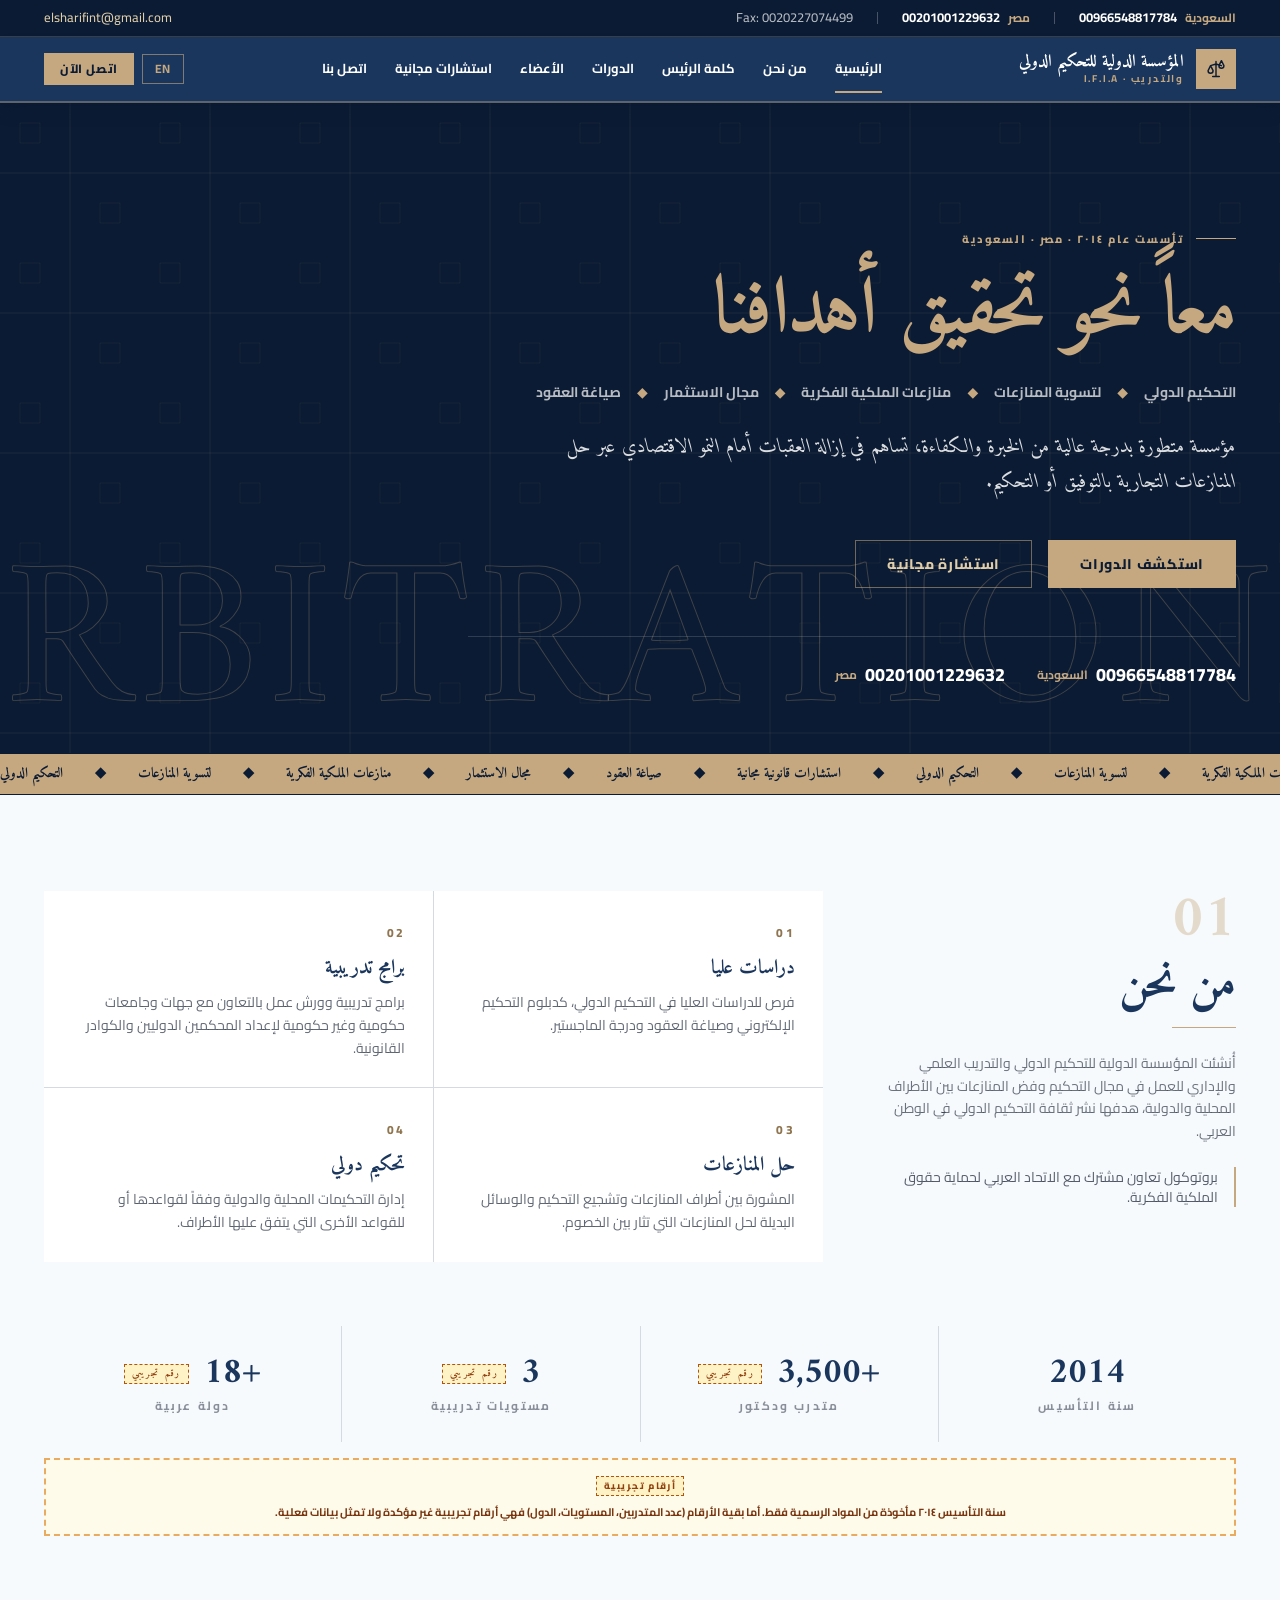
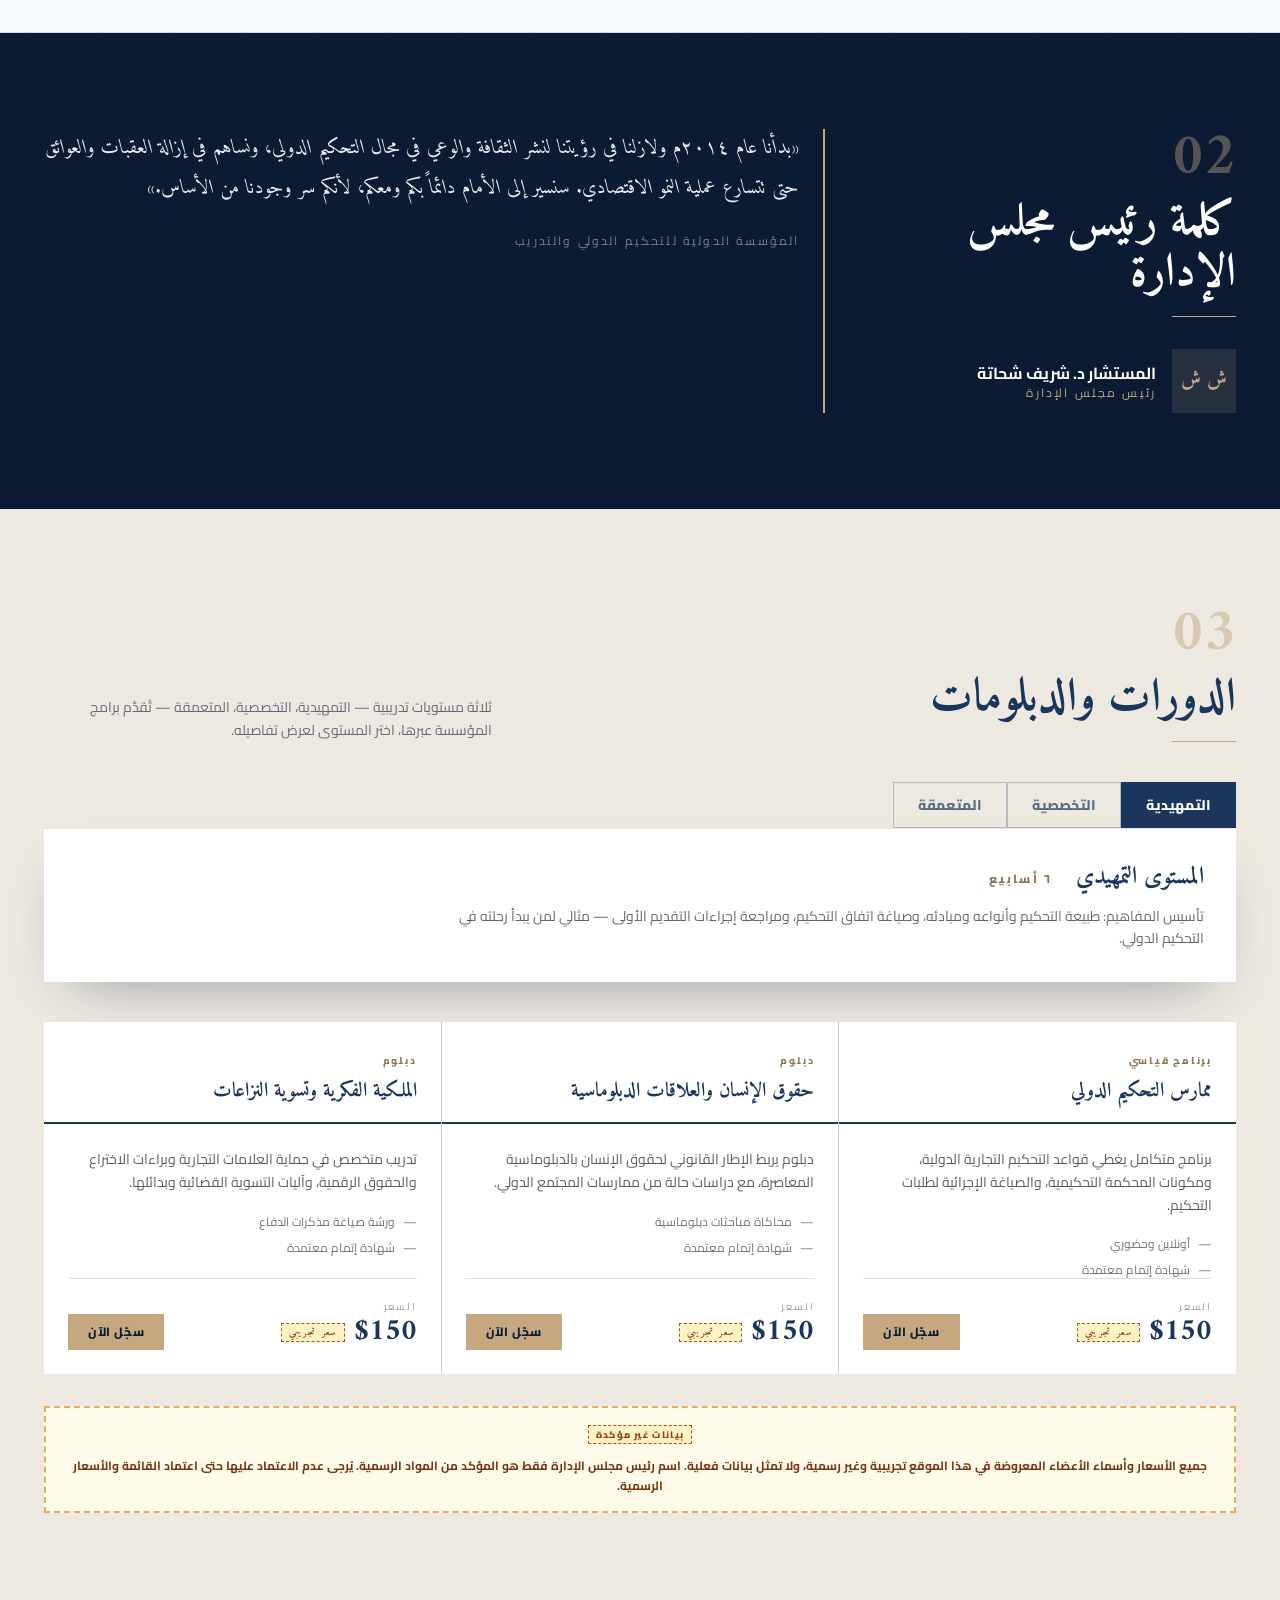
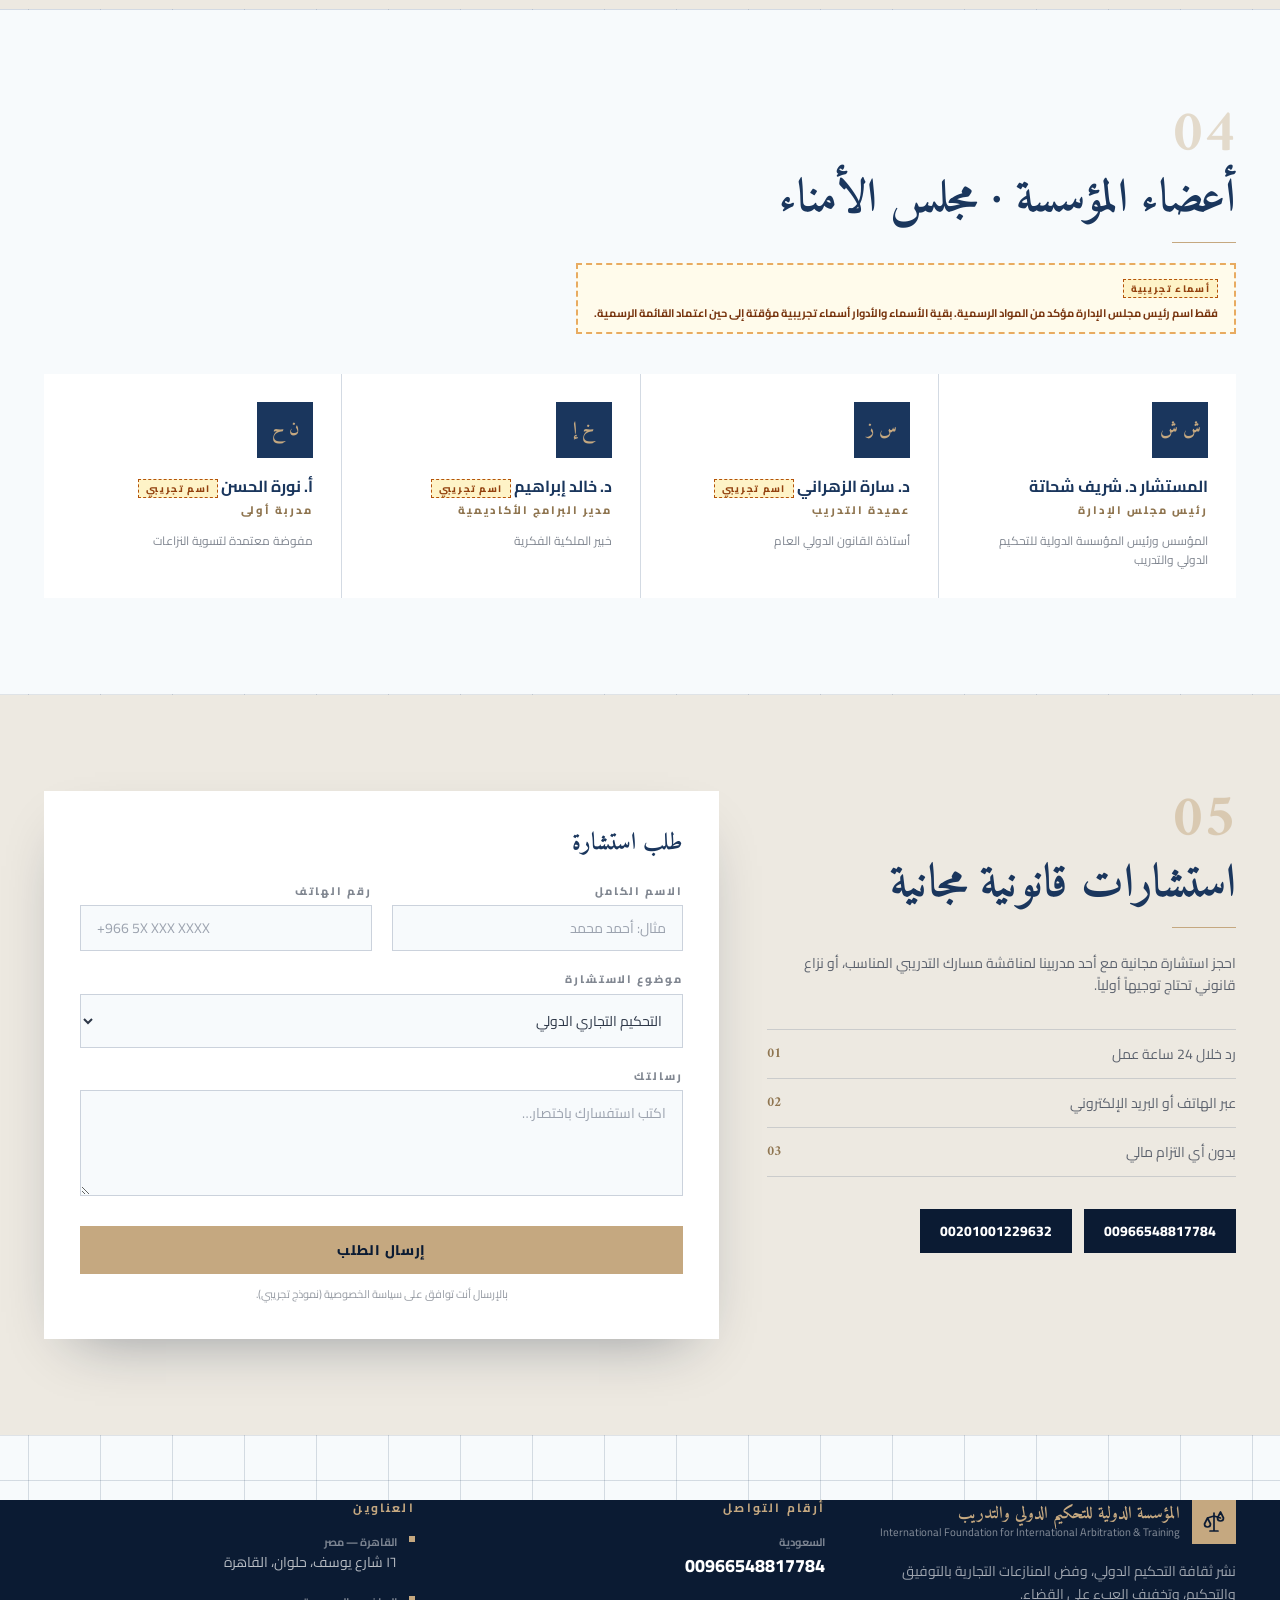
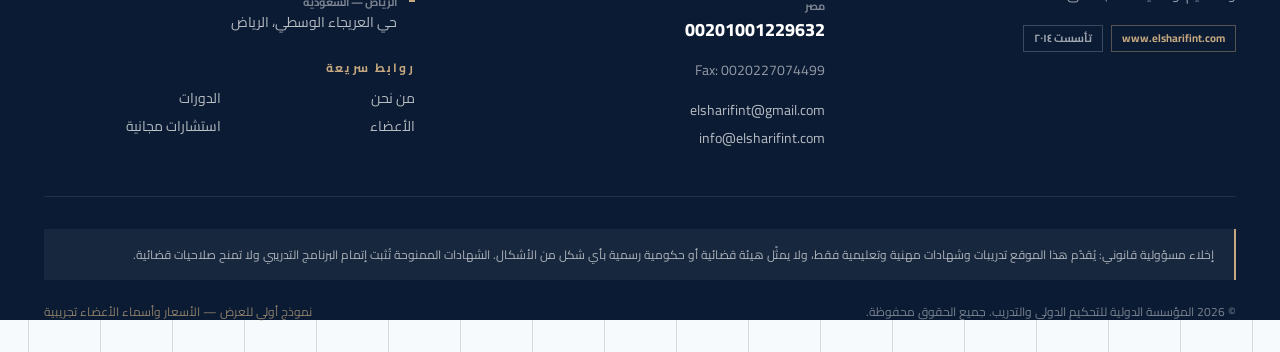
==== commit cd79d012: "Cut critical-path fonts: drop Amiri Italic (-139KB arabic) and Cairo 600, remap to 700" ====
--- a/index.html
+++ b/index.html
@@ -50,7 +50,7 @@
 
 <link rel="preconnect" href="https://fonts.googleapis.com">
 <link rel="preconnect" href="https://fonts.gstatic.com" crossorigin>
-<link href="https://fonts.googleapis.com/css2?family=Amiri:ital,wght@0,400;0,700;1,400&family=Cairo:wght@400;600;700;800&family=Inter:wght@400;500;600;700&family=Playfair+Display:ital,wght@0,600;0,700;1,600&display=swap" rel="stylesheet">
+<link href="https://fonts.googleapis.com/css2?family=Amiri:wght@400;700&family=Cairo:wght@400;700;800&family=Inter:wght@400;500;600;700&family=Playfair+Display:ital,wght@0,600;0,700;1,600&display=swap" rel="stylesheet">
 <link rel="stylesheet" href="/styles.css">
 
 <!-- ══ SEO: JSON-LD structured data ══ -->
@@ -271,7 +271,7 @@
       </span>
       <span class="leading-tight">
         <span class="block font-display text-[17px] font-bold text-white" data-ar="المؤسسة الدولية للتحكيم الدولي" data-en="I.F.I.A">المؤسسة الدولية للتحكيم الدولي</span>
-        <span class="block text-[10px] font-semibold tracking-wider2 text-gold uppercase" data-ar="والتدريب · I.F.I.A" data-en="& Training Foundation">والتدريب · I.F.I.A</span>
+        <span class="block text-[10px] font-bold tracking-wider2 text-gold uppercase" data-ar="والتدريب · I.F.I.A" data-en="& Training Foundation">والتدريب · I.F.I.A</span>
       </span>
     </a>
 
@@ -330,7 +330,7 @@
         <span class="text-gold" data-ar="معاً نحو تحقيق أهدافنا" data-en="Together towards achieving our goals">معاً نحو تحقيق أهدافنا</span>
       </h1>
 
-      <div class="mt-7 flex flex-wrap items-center gap-x-4 gap-y-2 text-sm font-semibold text-white/70">
+      <div class="mt-7 flex flex-wrap items-center gap-x-4 gap-y-2 text-sm font-bold text-white/70">
         <span data-ar="التحكيم الدولي"         data-en="International Arbitration">التحكيم الدولي</span><span class="text-gold">◆</span>
         <span data-ar="لتسوية المنازعات"        data-en="Dispute Settlement">لتسوية المنازعات</span><span class="text-gold">◆</span>
         <span data-ar="منازعات الملكية الفكرية"  data-en="Intellectual Property Disputes">منازعات الملكية الفكرية</span><span class="text-gold">◆</span>
@@ -460,7 +460,7 @@
     </dl>
     <div class="reveal mt-4 border-2 border-dashed border-amber-600/60 bg-amber-50 px-5 py-3 text-center">
       <span class="badge-mock" data-ar="أرقام تجريبية" data-en="Mock figures">أرقام تجريبية</span>
-      <p class="mt-2 text-[11px] font-semibold leading-relaxed text-amber-900"
+      <p class="mt-2 text-[11px] font-bold leading-relaxed text-amber-900"
          data-ar="سنة التأسيس ٢٠١٤ مأخوذة من المواد الرسمية فقط. أما بقية الأرقام (عدد المتدربين، المستويات، الدول) فهي أرقام تجريبية غير مؤكدة ولا تمثل بيانات فعلية."
          data-en="Only the 2014 founding year comes from official materials. All other figures (trainees, levels, countries) are unconfirmed mock numbers and do not represent actual data.">
         سنة التأسيس ٢٠١٤ مأخوذة من المواد الرسمية فقط. أما بقية الأرقام (عدد المتدربين، المستويات، الدول) فهي أرقام تجريبية غير مؤكدة ولا تمثل بيانات فعلية.
@@ -649,7 +649,7 @@
 
     <div class="reveal mt-8 border-2 border-dashed border-amber-600/60 bg-amber-50 px-5 py-4 text-center">
       <span class="badge-mock mb-2" data-ar="بيانات غير مؤكدة" data-en="Unconfirmed data">بيانات غير مؤكدة</span>
-      <p class="mt-1 text-xs font-semibold leading-relaxed text-amber-900"
+      <p class="mt-1 text-xs font-bold leading-relaxed text-amber-900"
          data-ar="جميع الأسعار وأسماء الأعضاء المعروضة في هذا الموقع تجريبية وغير رسمية، ولا تمثل بيانات فعلية. اسم رئيس مجلس الإدارة فقط هو المؤكد من المواد الرسمية. يُرجى عدم الاعتماد عليها حتى اعتماد القائمة والأسعار الرسمية."
          data-en="All prices and member names shown on this site are mock and unofficial — they do not represent real data. Only the Chairman's name is confirmed from official materials. Do not rely on them until the official list and pricing are approved.">
         جميع الأسعار وأسماء الأعضاء المعروضة في هذا الموقع تجريبية وغير رسمية، ولا تمثل بيانات فعلية. اسم رئيس مجلس الإدارة فقط هو المؤكد من المواد الرسمية. يُرجى عدم الاعتماد عليها حتى اعتماد القائمة والأسعار الرسمية.
@@ -668,7 +668,7 @@
       <div class="mt-4 h-px w-16 bg-gold"></div>
       <div class="mt-5 inline-block border-2 border-dashed border-amber-600/60 bg-amber-50 px-4 py-2.5">
         <span class="badge-mock" data-ar="أسماء تجريبية" data-en="Mock names">أسماء تجريبية</span>
-        <p class="mt-1.5 text-[11px] font-semibold leading-relaxed text-amber-900"
+        <p class="mt-1.5 text-[11px] font-bold leading-relaxed text-amber-900"
            data-ar="فقط اسم رئيس مجلس الإدارة مؤكد من المواد الرسمية. بقية الأسماء والأدوار أسماء تجريبية مؤقتة إلى حين اعتماد القائمة الرسمية."
            data-en="Only the Chairman's name is confirmed from official materials. All other names and roles are temporary mock names pending the official list.">
           فقط اسم رئيس مجلس الإدارة مؤكد من المواد الرسمية. بقية الأسماء والأدوار أسماء تجريبية مؤقتة إلى حين اعتماد القائمة الرسمية.
--- a/styles.css
+++ b/styles.css
@@ -1 +1 @@
-*,:after,:before{--tw-border-spacing-x:0;--tw-border-spacing-y:0;--tw-translate-x:0;--tw-translate-y:0;--tw-rotate:0;--tw-skew-x:0;--tw-skew-y:0;--tw-scale-x:1;--tw-scale-y:1;--tw-pan-x: ;--tw-pan-y: ;--tw-pinch-zoom: ;--tw-scroll-snap-strictness:proximity;--tw-gradient-from-position: ;--tw-gradient-via-position: ;--tw-gradient-to-position: ;--tw-ordinal: ;--tw-slashed-zero: ;--tw-numeric-figure: ;--tw-numeric-spacing: ;--tw-numeric-fraction: ;--tw-ring-inset: ;--tw-ring-offset-width:0px;--tw-ring-offset-color:#fff;--tw-ring-color:rgba(59,130,246,.5);--tw-ring-offset-shadow:0 0 #0000;--tw-ring-shadow:0 0 #0000;--tw-shadow:0 0 #0000;--tw-shadow-colored:0 0 #0000;--tw-blur: ;--tw-brightness: ;--tw-contrast: ;--tw-grayscale: ;--tw-hue-rotate: ;--tw-invert: ;--tw-saturate: ;--tw-sepia: ;--tw-drop-shadow: ;--tw-backdrop-blur: ;--tw-backdrop-brightness: ;--tw-backdrop-contrast: ;--tw-backdrop-grayscale: ;--tw-backdrop-hue-rotate: ;--tw-backdrop-invert: ;--tw-backdrop-opacity: ;--tw-backdrop-saturate: ;--tw-backdrop-sepia: ;--tw-contain-size: ;--tw-contain-layout: ;--tw-contain-paint: ;--tw-contain-style: }::backdrop{--tw-border-spacing-x:0;--tw-border-spacing-y:0;--tw-translate-x:0;--tw-translate-y:0;--tw-rotate:0;--tw-skew-x:0;--tw-skew-y:0;--tw-scale-x:1;--tw-scale-y:1;--tw-pan-x: ;--tw-pan-y: ;--tw-pinch-zoom: ;--tw-scroll-snap-strictness:proximity;--tw-gradient-from-position: ;--tw-gradient-via-position: ;--tw-gradient-to-position: ;--tw-ordinal: ;--tw-slashed-zero: ;--tw-numeric-figure: ;--tw-numeric-spacing: ;--tw-numeric-fraction: ;--tw-ring-inset: ;--tw-ring-offset-width:0px;--tw-ring-offset-color:#fff;--tw-ring-color:rgba(59,130,246,.5);--tw-ring-offset-shadow:0 0 #0000;--tw-ring-shadow:0 0 #0000;--tw-shadow:0 0 #0000;--tw-shadow-colored:0 0 #0000;--tw-blur: ;--tw-brightness: ;--tw-contrast: ;--tw-grayscale: ;--tw-hue-rotate: ;--tw-invert: ;--tw-saturate: ;--tw-sepia: ;--tw-drop-shadow: ;--tw-backdrop-blur: ;--tw-backdrop-brightness: ;--tw-backdrop-contrast: ;--tw-backdrop-grayscale: ;--tw-backdrop-hue-rotate: ;--tw-backdrop-invert: ;--tw-backdrop-opacity: ;--tw-backdrop-saturate: ;--tw-backdrop-sepia: ;--tw-contain-size: ;--tw-contain-layout: ;--tw-contain-paint: ;--tw-contain-style: }/*! tailwindcss v3.4.17 | MIT License | https://tailwindcss.com*/*,:after,:before{border:0 solid #e5e7eb;box-sizing:border-box}:after,:before{--tw-content:""}:host,html{line-height:1.5;-webkit-text-size-adjust:100%;font-family:ui-sans-serif,system-ui,sans-serif,Apple Color Emoji,Segoe UI Emoji,Segoe UI Symbol,Noto Color Emoji;font-feature-settings:normal;font-variation-settings:normal;-moz-tab-size:4;-o-tab-size:4;tab-size:4;-webkit-tap-highlight-color:transparent}body{line-height:inherit;margin:0}hr{border-top-width:1px;color:inherit;height:0}abbr:where([title]){-webkit-text-decoration:underline dotted;text-decoration:underline dotted}h1,h2,h3,h4,h5,h6{font-size:inherit;font-weight:inherit}a{color:inherit;text-decoration:inherit}b,strong{font-weight:bolder}code,kbd,pre,samp{font-family:ui-monospace,SFMono-Regular,Menlo,Monaco,Consolas,Liberation Mono,Courier New,monospace;font-feature-settings:normal;font-size:1em;font-variation-settings:normal}small{font-size:80%}sub,sup{font-size:75%;line-height:0;position:relative;vertical-align:baseline}sub{bottom:-.25em}sup{top:-.5em}table{border-collapse:collapse;border-color:inherit;text-indent:0}button,input,optgroup,select,textarea{color:inherit;font-family:inherit;font-feature-settings:inherit;font-size:100%;font-variation-settings:inherit;font-weight:inherit;letter-spacing:inherit;line-height:inherit;margin:0;padding:0}button,select{text-transform:none}button,input:where([type=button]),input:where([type=reset]),input:where([type=submit]){-webkit-appearance:button;background-color:transparent;background-image:none}:-moz-focusring{outline:auto}:-moz-ui-invalid{box-shadow:none}progress{vertical-align:baseline}::-webkit-inner-spin-button,::-webkit-outer-spin-button{height:auto}[type=search]{-webkit-appearance:textfield;outline-offset:-2px}::-webkit-search-decoration{-webkit-appearance:none}::-webkit-file-upload-button{-webkit-appearance:button;font:inherit}summary{display:list-item}blockquote,dd,dl,figure,h1,h2,h3,h4,h5,h6,hr,p,pre{margin:0}fieldset{margin:0}fieldset,legend{padding:0}menu,ol,ul{list-style:none;margin:0;padding:0}dialog{padding:0}textarea{resize:vertical}input::-moz-placeholder,textarea::-moz-placeholder{color:#9ca3af;opacity:1}input::placeholder,textarea::placeholder{color:#9ca3af;opacity:1}[role=button],button{cursor:pointer}:disabled{cursor:default}audio,canvas,embed,iframe,img,object,svg,video{display:block;vertical-align:middle}img,video{height:auto;max-width:100%}[hidden]:where(:not([hidden=until-found])){display:none}.pointer-events-none{pointer-events:none}.fixed{position:fixed}.absolute{position:absolute}.relative{position:relative}.sticky{position:sticky}.bottom-0{bottom:0}.bottom-6{bottom:1.5rem}.left-1\/2{left:50%}.start-0{inset-inline-start:0}.top-0{top:0}.isolate{isolation:isolate}.z-50{z-index:50}.z-\[60\]{z-index:60}.mx-auto{margin-left:auto;margin-right:auto}.mb-1\.5{margin-bottom:.375rem}.mb-2{margin-bottom:.5rem}.mt-1{margin-top:.25rem}.mt-1\.5{margin-top:.375rem}.mt-10{margin-top:2.5rem}.mt-12{margin-top:3rem}.mt-16{margin-top:4rem}.mt-2{margin-top:.5rem}.mt-3{margin-top:.75rem}.mt-4{margin-top:1rem}.mt-5{margin-top:1.25rem}.mt-6{margin-top:1.5rem}.mt-7{margin-top:1.75rem}.mt-8{margin-top:2rem}.mt-auto{margin-top:auto}.mt-px{margin-top:1px}.block{display:block}.inline-block{display:inline-block}.inline{display:inline}.flex{display:flex}.grid{display:grid}.hidden{display:none}.h-1\.5{height:.375rem}.h-10{height:2.5rem}.h-11{height:2.75rem}.h-14{height:3.5rem}.h-16{height:4rem}.h-3{height:.75rem}.h-5{height:1.25rem}.h-6{height:1.5rem}.h-8{height:2rem}.h-px{height:1px}.w-1\.5{width:.375rem}.w-10{width:2.5rem}.w-11{width:2.75rem}.w-14{width:3.5rem}.w-16{width:4rem}.w-5{width:1.25rem}.w-6{width:1.5rem}.w-8{width:2rem}.w-\[92vw\]{width:92vw}.w-full{width:100%}.w-px{width:1px}.max-w-2xl{max-width:42rem}.max-w-3xl{max-width:48rem}.max-w-\[1240px\]{max-width:1240px}.max-w-md{max-width:28rem}.flex-1{flex:1 1 0%}.shrink-0{flex-shrink:0}.-translate-x-1\/2{--tw-translate-x:-50%}.-translate-x-1\/2,.translate-y-4{transform:translate(var(--tw-translate-x),var(--tw-translate-y)) rotate(var(--tw-rotate)) skewX(var(--tw-skew-x)) skewY(var(--tw-skew-y)) scaleX(var(--tw-scale-x)) scaleY(var(--tw-scale-y))}.translate-y-4{--tw-translate-y:1rem}.transform{transform:translate(var(--tw-translate-x),var(--tw-translate-y)) rotate(var(--tw-rotate)) skewX(var(--tw-skew-x)) skewY(var(--tw-skew-y)) scaleX(var(--tw-scale-x)) scaleY(var(--tw-scale-y))}.select-none{-webkit-user-select:none;-moz-user-select:none;user-select:none}.grid-cols-2{grid-template-columns:repeat(2,minmax(0,1fr))}.flex-col{flex-direction:column}.flex-wrap{flex-wrap:wrap}.place-items-center{place-items:center}.items-end{align-items:flex-end}.items-center{align-items:center}.items-baseline{align-items:baseline}.justify-between{justify-content:space-between}.gap-1{gap:.25rem}.gap-10{gap:2.5rem}.gap-12{gap:3rem}.gap-2{gap:.5rem}.gap-3{gap:.75rem}.gap-4{gap:1rem}.gap-5{gap:1.25rem}.gap-6{gap:1.5rem}.gap-7{gap:1.75rem}.gap-8{gap:2rem}.gap-px{gap:1px}.gap-x-4{-moz-column-gap:1rem;column-gap:1rem}.gap-x-6{-moz-column-gap:1.5rem;column-gap:1.5rem}.gap-x-8{-moz-column-gap:2rem;column-gap:2rem}.gap-y-1{row-gap:.25rem}.gap-y-2{row-gap:.5rem}.gap-y-3{row-gap:.75rem}.space-y-2>:not([hidden])~:not([hidden]){--tw-space-y-reverse:0;margin-bottom:calc(.5rem*var(--tw-space-y-reverse));margin-top:calc(.5rem*(1 - var(--tw-space-y-reverse)))}.space-y-2\.5>:not([hidden])~:not([hidden]){--tw-space-y-reverse:0;margin-bottom:calc(.625rem*var(--tw-space-y-reverse));margin-top:calc(.625rem*(1 - var(--tw-space-y-reverse)))}.space-y-3>:not([hidden])~:not([hidden]){--tw-space-y-reverse:0;margin-bottom:calc(.75rem*var(--tw-space-y-reverse));margin-top:calc(.75rem*(1 - var(--tw-space-y-reverse)))}.space-y-4>:not([hidden])~:not([hidden]){--tw-space-y-reverse:0;margin-bottom:calc(1rem*var(--tw-space-y-reverse));margin-top:calc(1rem*(1 - var(--tw-space-y-reverse)))}.space-y-5>:not([hidden])~:not([hidden]){--tw-space-y-reverse:0;margin-bottom:calc(1.25rem*var(--tw-space-y-reverse));margin-top:calc(1.25rem*(1 - var(--tw-space-y-reverse)))}.divide-y>:not([hidden])~:not([hidden]){--tw-divide-y-reverse:0;border-bottom-width:calc(1px*var(--tw-divide-y-reverse));border-top-width:calc(1px*(1 - var(--tw-divide-y-reverse)))}.divide-\[var\(--hairline\)\]>:not([hidden])~:not([hidden]){border-color:var(--hairline)}.overflow-hidden{overflow:hidden}.whitespace-nowrap{white-space:nowrap}.border{border-width:1px}.border-2{border-width:2px}.border-y{border-top-width:1px}.border-b,.border-y{border-bottom-width:1px}.border-b-2{border-bottom-width:2px}.border-s-2{border-inline-start-width:2px}.border-t{border-top-width:1px}.border-dashed{border-style:dashed}.border-\[var\(--hairline\)\]{border-color:var(--hairline)}.border-amber-600\/60{border-color:rgba(217,119,6,.6)}.border-gold{--tw-border-opacity:1;border-color:rgb(197 168 128/var(--tw-border-opacity,1))}.border-gold\/25{border-color:hsla(35,37%,64%,.25)}.border-gold\/40{border-color:hsla(35,37%,64%,.4)}.border-gold\/60{border-color:hsla(35,37%,64%,.6)}.border-navy-700{--tw-border-opacity:1;border-color:rgb(26 54 93/var(--tw-border-opacity,1))}.border-navy-700\/20{border-color:rgba(26,54,93,.2)}.border-navy-700\/25{border-color:rgba(26,54,93,.25)}.border-navy-900{--tw-border-opacity:1;border-color:rgb(11 27 51/var(--tw-border-opacity,1))}.border-navy-900\/10{border-color:rgba(11,27,51,.1)}.border-white\/10{border-color:hsla(0,0%,100%,.1)}.border-white\/15{border-color:hsla(0,0%,100%,.15)}.border-white\/20{border-color:hsla(0,0%,100%,.2)}.border-white\/25{border-color:hsla(0,0%,100%,.25)}.bg-\[var\(--hairline\)\]{background-color:var(--hairline)}.bg-amber-50{--tw-bg-opacity:1;background-color:rgb(255 251 235/var(--tw-bg-opacity,1))}.bg-bone{--tw-bg-opacity:1;background-color:rgb(237 233 225/var(--tw-bg-opacity,1))}.bg-cloud{--tw-bg-opacity:1;background-color:rgb(247 250 252/var(--tw-bg-opacity,1))}.bg-gold{--tw-bg-opacity:1;background-color:rgb(197 168 128/var(--tw-bg-opacity,1))}.bg-gold\/15{background-color:hsla(35,37%,64%,.15)}.bg-navy-700{--tw-bg-opacity:1;background-color:rgb(26 54 93/var(--tw-bg-opacity,1))}.bg-navy-900{--tw-bg-opacity:1;background-color:rgb(11 27 51/var(--tw-bg-opacity,1))}.bg-transparent{background-color:transparent}.bg-white{--tw-bg-opacity:1;background-color:rgb(255 255 255/var(--tw-bg-opacity,1))}.bg-white\/25{background-color:hsla(0,0%,100%,.25)}.bg-white\/5{background-color:hsla(0,0%,100%,.05)}.p-0{padding:0}.p-6{padding:1.5rem}.p-7{padding:1.75rem}.px-2\.5{padding-left:.625rem;padding-right:.625rem}.px-3{padding-left:.75rem;padding-right:.75rem}.px-4{padding-left:1rem;padding-right:1rem}.px-5{padding-left:1.25rem;padding-right:1.25rem}.px-6{padding-left:1.5rem;padding-right:1.5rem}.px-8{padding-left:2rem;padding-right:2rem}.py-1{padding-bottom:.25rem;padding-top:.25rem}.py-1\.5{padding-bottom:.375rem;padding-top:.375rem}.py-2{padding-bottom:.5rem;padding-top:.5rem}.py-2\.5{padding-bottom:.625rem;padding-top:.625rem}.py-20{padding-bottom:5rem;padding-top:5rem}.py-3{padding-bottom:.75rem;padding-top:.75rem}.py-3\.5{padding-bottom:.875rem;padding-top:.875rem}.py-4{padding-bottom:1rem;padding-top:1rem}.py-7{padding-bottom:1.75rem;padding-top:1.75rem}.pb-12{padding-bottom:3rem}.pb-16{padding-bottom:4rem}.pb-4{padding-bottom:1rem}.pb-8{padding-bottom:2rem}.pe-8{padding-inline-end:2rem}.ps-4{padding-inline-start:1rem}.ps-6{padding-inline-start:1.5rem}.pt-16{padding-top:4rem}.pt-20{padding-top:5rem}.pt-4{padding-top:1rem}.pt-5{padding-top:1.25rem}.pt-6{padding-top:1.5rem}.text-center{text-align:center}.font-body{font-family:Cairo,system-ui,sans-serif}.font-display{font-family:Amiri,Georgia,serif}.text-2xl{font-size:1.5rem;line-height:2rem}.text-3xl{font-size:1.875rem;line-height:2.25rem}.text-4xl{font-size:2.25rem;line-height:2.5rem}.text-6xl{font-size:3.75rem;line-height:1}.text-\[10px\]{font-size:10px}.text-\[11px\]{font-size:11px}.text-\[12px\]{font-size:12px}.text-\[13px\]{font-size:13px}.text-\[13rem\]{font-size:13rem}.text-\[17px\]{font-size:17px}.text-display{font-size:clamp(2.75rem,7vw,5rem);letter-spacing:-.015em;line-height:1.04}.text-lead{font-size:clamp(1.05rem,1.6vw,1.25rem);line-height:1.75}.text-lg{font-size:1.125rem;line-height:1.75rem}.text-sm{font-size:.875rem;line-height:1.25rem}.text-title{font-size:clamp(1.85rem,3.6vw,2.9rem);line-height:1.12}.text-xl{font-size:1.25rem;line-height:1.75rem}.text-xs{font-size:.75rem;line-height:1rem}.font-bold{font-weight:700}.font-extrabold{font-weight:800}.font-medium{font-weight:500}.font-semibold{font-weight:600}.uppercase{text-transform:uppercase}.italic{font-style:italic}.leading-loose{line-height:2}.leading-none{line-height:1}.leading-relaxed{line-height:1.625}.leading-tight{line-height:1.25}.tracking-wider{letter-spacing:.05em}.tracking-wider2{letter-spacing:.18em}.text-amber-900{--tw-text-opacity:1;color:rgb(120 53 15/var(--tw-text-opacity,1))}.text-charcoal{--tw-text-opacity:1;color:rgb(45 55 72/var(--tw-text-opacity,1))}.text-charcoal\/50{color:rgba(45,55,72,.5)}.text-charcoal\/55{color:rgba(45,55,72,.55)}.text-charcoal\/60{color:rgba(45,55,72,.6)}.text-charcoal\/70{color:rgba(45,55,72,.7)}.text-charcoal\/75{color:rgba(45,55,72,.75)}.text-charcoal\/80{color:rgba(45,55,72,.8)}.text-gold{--tw-text-opacity:1;color:rgb(197 168 128/var(--tw-text-opacity,1))}.text-gold-dark{--tw-text-opacity:1;color:rgb(143 117 80/var(--tw-text-opacity,1))}.text-gold-light{--tw-text-opacity:1;color:rgb(224 205 169/var(--tw-text-opacity,1))}.text-gold\/40{color:hsla(35,37%,64%,.4)}.text-gold\/50{color:hsla(35,37%,64%,.5)}.text-gold\/70{color:hsla(35,37%,64%,.7)}.text-navy{--tw-text-opacity:1;color:rgb(26 54 93/var(--tw-text-opacity,1))}.text-navy-900{--tw-text-opacity:1;color:rgb(11 27 51/var(--tw-text-opacity,1))}.text-navy\/70{color:rgba(26,54,93,.7)}.text-white{--tw-text-opacity:1;color:rgb(255 255 255/var(--tw-text-opacity,1))}.text-white\/45{color:hsla(0,0%,100%,.45)}.text-white\/50{color:hsla(0,0%,100%,.5)}.text-white\/55{color:hsla(0,0%,100%,.55)}.text-white\/60{color:hsla(0,0%,100%,.6)}.text-white\/65{color:hsla(0,0%,100%,.65)}.text-white\/70{color:hsla(0,0%,100%,.7)}.text-white\/75{color:hsla(0,0%,100%,.75)}.text-white\/85{color:hsla(0,0%,100%,.85)}.text-white\/90{color:hsla(0,0%,100%,.9)}.antialiased{-webkit-font-smoothing:antialiased;-moz-osx-font-smoothing:grayscale}.opacity-0{opacity:0}.opacity-100{opacity:1}.shadow-lg{--tw-shadow:0 10px 15px -3px rgba(0,0,0,.1),0 4px 6px -4px rgba(0,0,0,.1);--tw-shadow-colored:0 10px 15px -3px var(--tw-shadow-color),0 4px 6px -4px var(--tw-shadow-color)}.shadow-lg,.shadow-panel{box-shadow:var(--tw-ring-offset-shadow,0 0 #0000),var(--tw-ring-shadow,0 0 #0000),var(--tw-shadow)}.shadow-panel{--tw-shadow:0 24px 60px -30px rgba(11,27,51,.45);--tw-shadow-colored:0 24px 60px -30px var(--tw-shadow-color)}.shadow-navy-900\/30{--tw-shadow-color:rgba(11,27,51,.3);--tw-shadow:var(--tw-shadow-colored)}.outline{outline-style:solid}.blur{--tw-blur:blur(8px);filter:var(--tw-blur) var(--tw-brightness) var(--tw-contrast) var(--tw-grayscale) var(--tw-hue-rotate) var(--tw-invert) var(--tw-saturate) var(--tw-sepia) var(--tw-drop-shadow)}.backdrop-filter{-webkit-backdrop-filter:var(--tw-backdrop-blur) var(--tw-backdrop-brightness) var(--tw-backdrop-contrast) var(--tw-backdrop-grayscale) var(--tw-backdrop-hue-rotate) var(--tw-backdrop-invert) var(--tw-backdrop-opacity) var(--tw-backdrop-saturate) var(--tw-backdrop-sepia);backdrop-filter:var(--tw-backdrop-blur) var(--tw-backdrop-brightness) var(--tw-backdrop-contrast) var(--tw-backdrop-grayscale) var(--tw-backdrop-hue-rotate) var(--tw-backdrop-invert) var(--tw-backdrop-opacity) var(--tw-backdrop-saturate) var(--tw-backdrop-sepia)}.transition{transition-duration:.15s;transition-property:color,background-color,border-color,text-decoration-color,fill,stroke,opacity,box-shadow,transform,filter,-webkit-backdrop-filter;transition-property:color,background-color,border-color,text-decoration-color,fill,stroke,opacity,box-shadow,transform,filter,backdrop-filter;transition-property:color,background-color,border-color,text-decoration-color,fill,stroke,opacity,box-shadow,transform,filter,backdrop-filter,-webkit-backdrop-filter;transition-timing-function:cubic-bezier(.4,0,.2,1)}.transition-all{transition-duration:.15s;transition-property:all;transition-timing-function:cubic-bezier(.4,0,.2,1)}.duration-300{transition-duration:.3s}:root{--hairline:rgba(26,54,93,.16)}html{overflow-x:clip;scroll-behavior:smooth}html[lang=en] body{font-family:Inter,system-ui,sans-serif}html[lang=en] .font-display{font-family:Playfair Display,Georgia,serif}body{background-image:linear-gradient(var(--hairline) 1px,transparent 1px),linear-gradient(90deg,var(--hairline) 1px,transparent 1px);background-position:top;background-size:72px 72px}footer,header,section{background-clip:content-box}.hero-flat{background-color:#0b1b33;background-image:url("data:image/svg+xml;charset=utf-8,%3Csvg xmlns='http://www.w3.org/2000/svg' width='140' height='140'%3E%3Cg fill='none' stroke='%23C5A880' stroke-opacity='.09'%3E%3Cpath d='M0 70h140M70 0v140'/%3E%3Cpath stroke-opacity='.06' d='M20 20h20v20H20zm80 80h20v20h-20z'/%3E%3C/g%3E%3C/svg%3E")}.hero-ghost{-webkit-text-stroke:1px hsla(35,37%,64%,.28);color:transparent;letter-spacing:.04em}.ticker-mask{overflow:hidden}.ticker-track{animation:ticker 32s linear infinite;display:flex;width:-moz-max-content;width:max-content}@keyframes ticker{0%{transform:translateX(0)}to{transform:translateX(-50%)}}.ticker-track:hover{animation-play-state:paused}.u-link{position:relative}.u-link:after{background:#c5a880;bottom:-5px;content:"";height:1.5px;inset-inline-start:0;position:absolute;transition:width .25s ease;width:0}.u-link.active:after,.u-link:hover:after{width:100%}.btn-gold{background:#c5a880;color:#0b1b33;transition:background .2s ease,color .2s ease}.btn-gold:hover{background:#0b1b33;box-shadow:inset 0 0 0 1px #c5a880;color:#c5a880}.btn-ghost{box-shadow:inset 0 0 0 1px hsla(35,37%,64%,.55);color:#e0cda9;transition:all .2s ease}.btn-ghost:hover{background:#c5a880;box-shadow:inset 0 0 0 1px #c5a880;color:#0b1b33}.panel{background:#fff;box-shadow:inset 0 0 0 1px var(--hairline);transition:box-shadow .25s ease,transform .25s ease}.panel:hover{box-shadow:inset 0 0 0 1px #c5a880;transform:translateY(-4px)}.reveal{opacity:0;transform:translateY(26px);transition:opacity .65s ease,transform .65s ease}.reveal.on{opacity:1;transform:none}dialog::backdrop{-webkit-backdrop-filter:blur(4px);backdrop-filter:blur(4px);background:rgba(11,27,51,.7)}.bidi{unicode-bidi:isolate}.badge-mock{background:#fef3c7;border:1px dashed #b45309;color:#92400e;display:inline-block;font-size:9.5px;font-weight:800;letter-spacing:.14em;line-height:1.4;padding:2px 7px;text-transform:uppercase;vertical-align:middle;white-space:nowrap}html[lang=en] .badge-mock{font-family:Inter,system-ui,sans-serif}.mock-num{position:relative}.mock-num .badge-mock{margin-inline-start:.45em}a:focus-visible,button:focus-visible,input:focus,select:focus,textarea:focus{outline:2px solid #c5a880;outline-offset:2px}::-moz-selection{background:#c5a880;color:#0b1b33}::selection{background:#c5a880;color:#0b1b33}::-webkit-scrollbar{height:10px;width:10px}::-webkit-scrollbar-track{background:#ede9e1}::-webkit-scrollbar-thumb{background:#1a365d}@media (prefers-reduced-motion:reduce){html{scroll-behavior:auto}.ticker-track{animation:none}.reveal{opacity:1;transform:none;transition:none}*{animation-duration:.01ms!important;transition-duration:.01ms!important}}.hover\:border-gold:hover{--tw-border-opacity:1;border-color:rgb(197 168 128/var(--tw-border-opacity,1))}.hover\:border-navy-700:hover{--tw-border-opacity:1;border-color:rgb(26 54 93/var(--tw-border-opacity,1))}.hover\:bg-cloud:hover{--tw-bg-opacity:1;background-color:rgb(247 250 252/var(--tw-bg-opacity,1))}.hover\:bg-gold:hover{--tw-bg-opacity:1;background-color:rgb(197 168 128/var(--tw-bg-opacity,1))}.hover\:bg-gold\/15:hover{background-color:hsla(35,37%,64%,.15)}.hover\:bg-navy-900:hover{--tw-bg-opacity:1;background-color:rgb(11 27 51/var(--tw-bg-opacity,1))}.hover\:text-gold:hover{--tw-text-opacity:1;color:rgb(197 168 128/var(--tw-text-opacity,1))}.hover\:text-navy-900:hover{--tw-text-opacity:1;color:rgb(11 27 51/var(--tw-text-opacity,1))}.focus\:border-gold:focus{--tw-border-opacity:1;border-color:rgb(197 168 128/var(--tw-border-opacity,1))}.group:hover .group-hover\:bg-gold{--tw-bg-opacity:1;background-color:rgb(197 168 128/var(--tw-bg-opacity,1))}.group:hover .group-hover\:text-gold{--tw-text-opacity:1;color:rgb(197 168 128/var(--tw-text-opacity,1))}.group:hover .group-hover\:text-navy-900{--tw-text-opacity:1;color:rgb(11 27 51/var(--tw-text-opacity,1))}.group:hover .group-hover\:text-white{--tw-text-opacity:1;color:rgb(255 255 255/var(--tw-text-opacity,1))}.group:hover .group-hover\:text-white\/60{color:hsla(0,0%,100%,.6)}@media (min-width:640px){.sm\:col-span-1{grid-column:span 1/span 1}.sm\:col-span-2{grid-column:span 2/span 2}.sm\:block{display:block}.sm\:flex{display:flex}.sm\:grid-cols-2{grid-template-columns:repeat(2,minmax(0,1fr))}.sm\:flex-row{flex-direction:row}.sm\:gap-6{gap:1.5rem}.sm\:p-8{padding:2rem}.sm\:p-9{padding:2.25rem}.sm\:px-6{padding-left:1.5rem;padding-right:1.5rem}.sm\:py-24{padding-bottom:6rem;padding-top:6rem}.sm\:pt-28{padding-top:7rem}.sm\:text-\[13px\]{font-size:13px}}@media (min-width:768px){.md\:inline-block{display:inline-block}.md\:grid-cols-3{grid-template-columns:repeat(3,minmax(0,1fr))}.md\:grid-cols-4{grid-template-columns:repeat(4,minmax(0,1fr))}}@media (min-width:1024px){.lg\:col-span-4{grid-column:span 4/span 4}.lg\:col-span-5{grid-column:span 5/span 5}.lg\:col-span-7{grid-column:span 7/span 7}.lg\:col-span-8{grid-column:span 8/span 8}.lg\:block{display:block}.lg\:inline{display:inline}.lg\:flex{display:flex}.lg\:hidden{display:none}.lg\:grid-cols-12{grid-template-columns:repeat(12,minmax(0,1fr))}.lg\:grid-cols-4{grid-template-columns:repeat(4,minmax(0,1fr))}.lg\:pt-32{padding-top:8rem}}+*,:after,:before{--tw-border-spacing-x:0;--tw-border-spacing-y:0;--tw-translate-x:0;--tw-translate-y:0;--tw-rotate:0;--tw-skew-x:0;--tw-skew-y:0;--tw-scale-x:1;--tw-scale-y:1;--tw-pan-x: ;--tw-pan-y: ;--tw-pinch-zoom: ;--tw-scroll-snap-strictness:proximity;--tw-gradient-from-position: ;--tw-gradient-via-position: ;--tw-gradient-to-position: ;--tw-ordinal: ;--tw-slashed-zero: ;--tw-numeric-figure: ;--tw-numeric-spacing: ;--tw-numeric-fraction: ;--tw-ring-inset: ;--tw-ring-offset-width:0px;--tw-ring-offset-color:#fff;--tw-ring-color:rgba(59,130,246,.5);--tw-ring-offset-shadow:0 0 #0000;--tw-ring-shadow:0 0 #0000;--tw-shadow:0 0 #0000;--tw-shadow-colored:0 0 #0000;--tw-blur: ;--tw-brightness: ;--tw-contrast: ;--tw-grayscale: ;--tw-hue-rotate: ;--tw-invert: ;--tw-saturate: ;--tw-sepia: ;--tw-drop-shadow: ;--tw-backdrop-blur: ;--tw-backdrop-brightness: ;--tw-backdrop-contrast: ;--tw-backdrop-grayscale: ;--tw-backdrop-hue-rotate: ;--tw-backdrop-invert: ;--tw-backdrop-opacity: ;--tw-backdrop-saturate: ;--tw-backdrop-sepia: ;--tw-contain-size: ;--tw-contain-layout: ;--tw-contain-paint: ;--tw-contain-style: }::backdrop{--tw-border-spacing-x:0;--tw-border-spacing-y:0;--tw-translate-x:0;--tw-translate-y:0;--tw-rotate:0;--tw-skew-x:0;--tw-skew-y:0;--tw-scale-x:1;--tw-scale-y:1;--tw-pan-x: ;--tw-pan-y: ;--tw-pinch-zoom: ;--tw-scroll-snap-strictness:proximity;--tw-gradient-from-position: ;--tw-gradient-via-position: ;--tw-gradient-to-position: ;--tw-ordinal: ;--tw-slashed-zero: ;--tw-numeric-figure: ;--tw-numeric-spacing: ;--tw-numeric-fraction: ;--tw-ring-inset: ;--tw-ring-offset-width:0px;--tw-ring-offset-color:#fff;--tw-ring-color:rgba(59,130,246,.5);--tw-ring-offset-shadow:0 0 #0000;--tw-ring-shadow:0 0 #0000;--tw-shadow:0 0 #0000;--tw-shadow-colored:0 0 #0000;--tw-blur: ;--tw-brightness: ;--tw-contrast: ;--tw-grayscale: ;--tw-hue-rotate: ;--tw-invert: ;--tw-saturate: ;--tw-sepia: ;--tw-drop-shadow: ;--tw-backdrop-blur: ;--tw-backdrop-brightness: ;--tw-backdrop-contrast: ;--tw-backdrop-grayscale: ;--tw-backdrop-hue-rotate: ;--tw-backdrop-invert: ;--tw-backdrop-opacity: ;--tw-backdrop-saturate: ;--tw-backdrop-sepia: ;--tw-contain-size: ;--tw-contain-layout: ;--tw-contain-paint: ;--tw-contain-style: }/*! tailwindcss v3.4.17 | MIT License | https://tailwindcss.com*/*,:after,:before{border:0 solid #e5e7eb;box-sizing:border-box}:after,:before{--tw-content:""}:host,html{line-height:1.5;-webkit-text-size-adjust:100%;font-family:ui-sans-serif,system-ui,sans-serif,Apple Color Emoji,Segoe UI Emoji,Segoe UI Symbol,Noto Color Emoji;font-feature-settings:normal;font-variation-settings:normal;-moz-tab-size:4;-o-tab-size:4;tab-size:4;-webkit-tap-highlight-color:transparent}body{line-height:inherit;margin:0}hr{border-top-width:1px;color:inherit;height:0}abbr:where([title]){-webkit-text-decoration:underline dotted;text-decoration:underline dotted}h1,h2,h3,h4,h5,h6{font-size:inherit;font-weight:inherit}a{color:inherit;text-decoration:inherit}b,strong{font-weight:bolder}code,kbd,pre,samp{font-family:ui-monospace,SFMono-Regular,Menlo,Monaco,Consolas,Liberation Mono,Courier New,monospace;font-feature-settings:normal;font-size:1em;font-variation-settings:normal}small{font-size:80%}sub,sup{font-size:75%;line-height:0;position:relative;vertical-align:baseline}sub{bottom:-.25em}sup{top:-.5em}table{border-collapse:collapse;border-color:inherit;text-indent:0}button,input,optgroup,select,textarea{color:inherit;font-family:inherit;font-feature-settings:inherit;font-size:100%;font-variation-settings:inherit;font-weight:inherit;letter-spacing:inherit;line-height:inherit;margin:0;padding:0}button,select{text-transform:none}button,input:where([type=button]),input:where([type=reset]),input:where([type=submit]){-webkit-appearance:button;background-color:transparent;background-image:none}:-moz-focusring{outline:auto}:-moz-ui-invalid{box-shadow:none}progress{vertical-align:baseline}::-webkit-inner-spin-button,::-webkit-outer-spin-button{height:auto}[type=search]{-webkit-appearance:textfield;outline-offset:-2px}::-webkit-search-decoration{-webkit-appearance:none}::-webkit-file-upload-button{-webkit-appearance:button;font:inherit}summary{display:list-item}blockquote,dd,dl,figure,h1,h2,h3,h4,h5,h6,hr,p,pre{margin:0}fieldset{margin:0}fieldset,legend{padding:0}menu,ol,ul{list-style:none;margin:0;padding:0}dialog{padding:0}textarea{resize:vertical}input::-moz-placeholder,textarea::-moz-placeholder{color:#9ca3af;opacity:1}input::placeholder,textarea::placeholder{color:#9ca3af;opacity:1}[role=button],button{cursor:pointer}:disabled{cursor:default}audio,canvas,embed,iframe,img,object,svg,video{display:block;vertical-align:middle}img,video{height:auto;max-width:100%}[hidden]:where(:not([hidden=until-found])){display:none}.pointer-events-none{pointer-events:none}.fixed{position:fixed}.absolute{position:absolute}.relative{position:relative}.sticky{position:sticky}.bottom-0{bottom:0}.bottom-6{bottom:1.5rem}.left-1\/2{left:50%}.start-0{inset-inline-start:0}.top-0{top:0}.z-50{z-index:50}.z-\[60\]{z-index:60}.mx-auto{margin-left:auto;margin-right:auto}.mb-1\.5{margin-bottom:.375rem}.mb-2{margin-bottom:.5rem}.mt-1{margin-top:.25rem}.mt-1\.5{margin-top:.375rem}.mt-10{margin-top:2.5rem}.mt-12{margin-top:3rem}.mt-16{margin-top:4rem}.mt-2{margin-top:.5rem}.mt-3{margin-top:.75rem}.mt-4{margin-top:1rem}.mt-5{margin-top:1.25rem}.mt-6{margin-top:1.5rem}.mt-7{margin-top:1.75rem}.mt-8{margin-top:2rem}.mt-auto{margin-top:auto}.mt-px{margin-top:1px}.block{display:block}.inline-block{display:inline-block}.inline{display:inline}.flex{display:flex}.grid{display:grid}.hidden{display:none}.h-1\.5{height:.375rem}.h-10{height:2.5rem}.h-11{height:2.75rem}.h-14{height:3.5rem}.h-16{height:4rem}.h-3{height:.75rem}.h-5{height:1.25rem}.h-6{height:1.5rem}.h-8{height:2rem}.h-px{height:1px}.w-1\.5{width:.375rem}.w-10{width:2.5rem}.w-11{width:2.75rem}.w-14{width:3.5rem}.w-16{width:4rem}.w-5{width:1.25rem}.w-6{width:1.5rem}.w-8{width:2rem}.w-\[92vw\]{width:92vw}.w-full{width:100%}.w-px{width:1px}.max-w-2xl{max-width:42rem}.max-w-3xl{max-width:48rem}.max-w-\[1240px\]{max-width:1240px}.max-w-md{max-width:28rem}.flex-1{flex:1 1 0%}.shrink-0{flex-shrink:0}.-translate-x-1\/2{--tw-translate-x:-50%}.-translate-x-1\/2,.translate-y-4{transform:translate(var(--tw-translate-x),var(--tw-translate-y)) rotate(var(--tw-rotate)) skewX(var(--tw-skew-x)) skewY(var(--tw-skew-y)) scaleX(var(--tw-scale-x)) scaleY(var(--tw-scale-y))}.translate-y-4{--tw-translate-y:1rem}.select-none{-webkit-user-select:none;-moz-user-select:none;user-select:none}.grid-cols-2{grid-template-columns:repeat(2,minmax(0,1fr))}.flex-col{flex-direction:column}.flex-wrap{flex-wrap:wrap}.place-items-center{place-items:center}.items-end{align-items:flex-end}.items-center{align-items:center}.items-baseline{align-items:baseline}.justify-between{justify-content:space-between}.gap-1{gap:.25rem}.gap-10{gap:2.5rem}.gap-12{gap:3rem}.gap-2{gap:.5rem}.gap-3{gap:.75rem}.gap-4{gap:1rem}.gap-5{gap:1.25rem}.gap-6{gap:1.5rem}.gap-7{gap:1.75rem}.gap-8{gap:2rem}.gap-px{gap:1px}.gap-x-4{-moz-column-gap:1rem;column-gap:1rem}.gap-x-6{-moz-column-gap:1.5rem;column-gap:1.5rem}.gap-x-8{-moz-column-gap:2rem;column-gap:2rem}.gap-y-1{row-gap:.25rem}.gap-y-2{row-gap:.5rem}.gap-y-3{row-gap:.75rem}.space-y-2>:not([hidden])~:not([hidden]){--tw-space-y-reverse:0;margin-bottom:calc(.5rem*var(--tw-space-y-reverse));margin-top:calc(.5rem*(1 - var(--tw-space-y-reverse)))}.space-y-2\.5>:not([hidden])~:not([hidden]){--tw-space-y-reverse:0;margin-bottom:calc(.625rem*var(--tw-space-y-reverse));margin-top:calc(.625rem*(1 - var(--tw-space-y-reverse)))}.space-y-3>:not([hidden])~:not([hidden]){--tw-space-y-reverse:0;margin-bottom:calc(.75rem*var(--tw-space-y-reverse));margin-top:calc(.75rem*(1 - var(--tw-space-y-reverse)))}.space-y-4>:not([hidden])~:not([hidden]){--tw-space-y-reverse:0;margin-bottom:calc(1rem*var(--tw-space-y-reverse));margin-top:calc(1rem*(1 - var(--tw-space-y-reverse)))}.space-y-5>:not([hidden])~:not([hidden]){--tw-space-y-reverse:0;margin-bottom:calc(1.25rem*var(--tw-space-y-reverse));margin-top:calc(1.25rem*(1 - var(--tw-space-y-reverse)))}.divide-y>:not([hidden])~:not([hidden]){--tw-divide-y-reverse:0;border-bottom-width:calc(1px*var(--tw-divide-y-reverse));border-top-width:calc(1px*(1 - var(--tw-divide-y-reverse)))}.divide-\[var\(--hairline\)\]>:not([hidden])~:not([hidden]){border-color:var(--hairline)}.overflow-hidden{overflow:hidden}.whitespace-nowrap{white-space:nowrap}.border{border-width:1px}.border-2{border-width:2px}.border-y{border-top-width:1px}.border-b,.border-y{border-bottom-width:1px}.border-b-2{border-bottom-width:2px}.border-s-2{border-inline-start-width:2px}.border-t{border-top-width:1px}.border-dashed{border-style:dashed}.border-\[var\(--hairline\)\]{border-color:var(--hairline)}.border-amber-600\/60{border-color:rgba(217,119,6,.6)}.border-gold{--tw-border-opacity:1;border-color:rgb(197 168 128/var(--tw-border-opacity,1))}.border-gold\/25{border-color:hsla(35,37%,64%,.25)}.border-gold\/40{border-color:hsla(35,37%,64%,.4)}.border-gold\/60{border-color:hsla(35,37%,64%,.6)}.border-navy-700{--tw-border-opacity:1;border-color:rgb(26 54 93/var(--tw-border-opacity,1))}.border-navy-700\/20{border-color:rgba(26,54,93,.2)}.border-navy-700\/25{border-color:rgba(26,54,93,.25)}.border-navy-900{--tw-border-opacity:1;border-color:rgb(11 27 51/var(--tw-border-opacity,1))}.border-navy-900\/10{border-color:rgba(11,27,51,.1)}.border-white\/10{border-color:hsla(0,0%,100%,.1)}.border-white\/15{border-color:hsla(0,0%,100%,.15)}.border-white\/20{border-color:hsla(0,0%,100%,.2)}.border-white\/25{border-color:hsla(0,0%,100%,.25)}.bg-\[var\(--hairline\)\]{background-color:var(--hairline)}.bg-amber-50{--tw-bg-opacity:1;background-color:rgb(255 251 235/var(--tw-bg-opacity,1))}.bg-bone{--tw-bg-opacity:1;background-color:rgb(237 233 225/var(--tw-bg-opacity,1))}.bg-cloud{--tw-bg-opacity:1;background-color:rgb(247 250 252/var(--tw-bg-opacity,1))}.bg-gold{--tw-bg-opacity:1;background-color:rgb(197 168 128/var(--tw-bg-opacity,1))}.bg-gold\/15{background-color:hsla(35,37%,64%,.15)}.bg-navy-700{--tw-bg-opacity:1;background-color:rgb(26 54 93/var(--tw-bg-opacity,1))}.bg-navy-900{--tw-bg-opacity:1;background-color:rgb(11 27 51/var(--tw-bg-opacity,1))}.bg-transparent{background-color:transparent}.bg-white{--tw-bg-opacity:1;background-color:rgb(255 255 255/var(--tw-bg-opacity,1))}.bg-white\/25{background-color:hsla(0,0%,100%,.25)}.bg-white\/5{background-color:hsla(0,0%,100%,.05)}.p-0{padding:0}.p-6{padding:1.5rem}.p-7{padding:1.75rem}.px-2\.5{padding-left:.625rem;padding-right:.625rem}.px-3{padding-left:.75rem;padding-right:.75rem}.px-4{padding-left:1rem;padding-right:1rem}.px-5{padding-left:1.25rem;padding-right:1.25rem}.px-6{padding-left:1.5rem;padding-right:1.5rem}.px-8{padding-left:2rem;padding-right:2rem}.py-1{padding-bottom:.25rem;padding-top:.25rem}.py-1\.5{padding-bottom:.375rem;padding-top:.375rem}.py-2{padding-bottom:.5rem;padding-top:.5rem}.py-2\.5{padding-bottom:.625rem;padding-top:.625rem}.py-20{padding-bottom:5rem;padding-top:5rem}.py-3{padding-bottom:.75rem;padding-top:.75rem}.py-3\.5{padding-bottom:.875rem;padding-top:.875rem}.py-4{padding-bottom:1rem;padding-top:1rem}.py-7{padding-bottom:1.75rem;padding-top:1.75rem}.pb-12{padding-bottom:3rem}.pb-16{padding-bottom:4rem}.pb-4{padding-bottom:1rem}.pb-8{padding-bottom:2rem}.pe-8{padding-inline-end:2rem}.ps-4{padding-inline-start:1rem}.ps-6{padding-inline-start:1.5rem}.pt-16{padding-top:4rem}.pt-20{padding-top:5rem}.pt-4{padding-top:1rem}.pt-5{padding-top:1.25rem}.pt-6{padding-top:1.5rem}.text-center{text-align:center}.font-body{font-family:Cairo,system-ui,sans-serif}.font-display{font-family:Amiri,Georgia,serif}.text-2xl{font-size:1.5rem;line-height:2rem}.text-3xl{font-size:1.875rem;line-height:2.25rem}.text-4xl{font-size:2.25rem;line-height:2.5rem}.text-6xl{font-size:3.75rem;line-height:1}.text-\[10px\]{font-size:10px}.text-\[11px\]{font-size:11px}.text-\[12px\]{font-size:12px}.text-\[13px\]{font-size:13px}.text-\[13rem\]{font-size:13rem}.text-\[17px\]{font-size:17px}.text-display{font-size:clamp(2.75rem,7vw,5rem);letter-spacing:-.015em;line-height:1.04}.text-lead{font-size:clamp(1.05rem,1.6vw,1.25rem);line-height:1.75}.text-lg{font-size:1.125rem;line-height:1.75rem}.text-sm{font-size:.875rem;line-height:1.25rem}.text-title{font-size:clamp(1.85rem,3.6vw,2.9rem);line-height:1.12}.text-xl{font-size:1.25rem;line-height:1.75rem}.text-xs{font-size:.75rem;line-height:1rem}.font-bold{font-weight:700}.font-extrabold{font-weight:800}.font-medium{font-weight:500}.uppercase{text-transform:uppercase}.italic{font-style:italic}.leading-loose{line-height:2}.leading-none{line-height:1}.leading-relaxed{line-height:1.625}.leading-tight{line-height:1.25}.tracking-wider{letter-spacing:.05em}.tracking-wider2{letter-spacing:.18em}.text-amber-900{--tw-text-opacity:1;color:rgb(120 53 15/var(--tw-text-opacity,1))}.text-charcoal{--tw-text-opacity:1;color:rgb(45 55 72/var(--tw-text-opacity,1))}.text-charcoal\/50{color:rgba(45,55,72,.5)}.text-charcoal\/55{color:rgba(45,55,72,.55)}.text-charcoal\/60{color:rgba(45,55,72,.6)}.text-charcoal\/70{color:rgba(45,55,72,.7)}.text-charcoal\/75{color:rgba(45,55,72,.75)}.text-charcoal\/80{color:rgba(45,55,72,.8)}.text-gold{--tw-text-opacity:1;color:rgb(197 168 128/var(--tw-text-opacity,1))}.text-gold-dark{--tw-text-opacity:1;color:rgb(143 117 80/var(--tw-text-opacity,1))}.text-gold-light{--tw-text-opacity:1;color:rgb(224 205 169/var(--tw-text-opacity,1))}.text-gold\/40{color:hsla(35,37%,64%,.4)}.text-gold\/50{color:hsla(35,37%,64%,.5)}.text-gold\/70{color:hsla(35,37%,64%,.7)}.text-navy{--tw-text-opacity:1;color:rgb(26 54 93/var(--tw-text-opacity,1))}.text-navy-900{--tw-text-opacity:1;color:rgb(11 27 51/var(--tw-text-opacity,1))}.text-navy\/70{color:rgba(26,54,93,.7)}.text-white{--tw-text-opacity:1;color:rgb(255 255 255/var(--tw-text-opacity,1))}.text-white\/45{color:hsla(0,0%,100%,.45)}.text-white\/50{color:hsla(0,0%,100%,.5)}.text-white\/55{color:hsla(0,0%,100%,.55)}.text-white\/60{color:hsla(0,0%,100%,.6)}.text-white\/65{color:hsla(0,0%,100%,.65)}.text-white\/70{color:hsla(0,0%,100%,.7)}.text-white\/75{color:hsla(0,0%,100%,.75)}.text-white\/85{color:hsla(0,0%,100%,.85)}.text-white\/90{color:hsla(0,0%,100%,.9)}.antialiased{-webkit-font-smoothing:antialiased;-moz-osx-font-smoothing:grayscale}.opacity-0{opacity:0}.opacity-100{opacity:1}.shadow-lg{--tw-shadow:0 10px 15px -3px rgba(0,0,0,.1),0 4px 6px -4px rgba(0,0,0,.1);--tw-shadow-colored:0 10px 15px -3px var(--tw-shadow-color),0 4px 6px -4px var(--tw-shadow-color)}.shadow-lg,.shadow-panel{box-shadow:var(--tw-ring-offset-shadow,0 0 #0000),var(--tw-ring-shadow,0 0 #0000),var(--tw-shadow)}.shadow-panel{--tw-shadow:0 24px 60px -30px rgba(11,27,51,.45);--tw-shadow-colored:0 24px 60px -30px var(--tw-shadow-color)}.shadow-navy-900\/30{--tw-shadow-color:rgba(11,27,51,.3);--tw-shadow:var(--tw-shadow-colored)}.transition{transition-duration:.15s;transition-property:color,background-color,border-color,text-decoration-color,fill,stroke,opacity,box-shadow,transform,filter,-webkit-backdrop-filter;transition-property:color,background-color,border-color,text-decoration-color,fill,stroke,opacity,box-shadow,transform,filter,backdrop-filter;transition-property:color,background-color,border-color,text-decoration-color,fill,stroke,opacity,box-shadow,transform,filter,backdrop-filter,-webkit-backdrop-filter;transition-timing-function:cubic-bezier(.4,0,.2,1)}.transition-all{transition-duration:.15s;transition-property:all;transition-timing-function:cubic-bezier(.4,0,.2,1)}.duration-300{transition-duration:.3s}:root{--hairline:rgba(26,54,93,.16)}html{overflow-x:clip;scroll-behavior:smooth}html[lang=en] body{font-family:Inter,system-ui,sans-serif}html[lang=en] .font-display{font-family:Playfair Display,Georgia,serif}body{background-image:linear-gradient(var(--hairline) 1px,transparent 1px),linear-gradient(90deg,var(--hairline) 1px,transparent 1px);background-position:top;background-size:72px 72px}footer,header,section{background-clip:content-box}.hero-flat{background-color:#0b1b33;background-image:url("data:image/svg+xml;charset=utf-8,%3Csvg xmlns='http://www.w3.org/2000/svg' width='140' height='140'%3E%3Cg fill='none' stroke='%23C5A880' stroke-opacity='.09'%3E%3Cpath d='M0 70h140M70 0v140'/%3E%3Cpath stroke-opacity='.06' d='M20 20h20v20H20zm80 80h20v20h-20z'/%3E%3C/g%3E%3C/svg%3E")}.hero-ghost{-webkit-text-stroke:1px hsla(35,37%,64%,.28);color:transparent;letter-spacing:.04em}.ticker-mask{overflow:hidden}.ticker-track{animation:ticker 32s linear infinite;display:flex;width:-moz-max-content;width:max-content}@keyframes ticker{0%{transform:translateX(0)}to{transform:translateX(-50%)}}.ticker-track:hover{animation-play-state:paused}.u-link{position:relative}.u-link:after{background:#c5a880;bottom:-5px;content:"";height:1.5px;inset-inline-start:0;position:absolute;transition:width .25s ease;width:0}.u-link.active:after,.u-link:hover:after{width:100%}.btn-gold{background:#c5a880;color:#0b1b33;transition:background .2s ease,color .2s ease}.btn-gold:hover{background:#0b1b33;box-shadow:inset 0 0 0 1px #c5a880;color:#c5a880}.btn-ghost{box-shadow:inset 0 0 0 1px hsla(35,37%,64%,.55);color:#e0cda9;transition:all .2s ease}.btn-ghost:hover{background:#c5a880;box-shadow:inset 0 0 0 1px #c5a880;color:#0b1b33}.panel{background:#fff;box-shadow:inset 0 0 0 1px var(--hairline);transition:box-shadow .25s ease,transform .25s ease}.panel:hover{box-shadow:inset 0 0 0 1px #c5a880;transform:translateY(-4px)}.reveal{opacity:0;transform:translateY(26px);transition:opacity .65s ease,transform .65s ease}.reveal.on{opacity:1;transform:none}dialog::backdrop{-webkit-backdrop-filter:blur(4px);backdrop-filter:blur(4px);background:rgba(11,27,51,.7)}.bidi{unicode-bidi:isolate}.badge-mock{background:#fef3c7;border:1px dashed #b45309;color:#92400e;display:inline-block;font-size:9.5px;font-weight:800;letter-spacing:.14em;line-height:1.4;padding:2px 7px;text-transform:uppercase;vertical-align:middle;white-space:nowrap}html[lang=en] .badge-mock{font-family:Inter,system-ui,sans-serif}.mock-num{position:relative}.mock-num .badge-mock{margin-inline-start:.45em}a:focus-visible,button:focus-visible,input:focus,select:focus,textarea:focus{outline:2px solid #c5a880;outline-offset:2px}::-moz-selection{background:#c5a880;color:#0b1b33}::selection{background:#c5a880;color:#0b1b33}::-webkit-scrollbar{height:10px;width:10px}::-webkit-scrollbar-track{background:#ede9e1}::-webkit-scrollbar-thumb{background:#1a365d}@media (prefers-reduced-motion:reduce){html{scroll-behavior:auto}.ticker-track{animation:none}.reveal{opacity:1;transform:none;transition:none}*{animation-duration:.01ms!important;transition-duration:.01ms!important}}.hover\:border-gold:hover{--tw-border-opacity:1;border-color:rgb(197 168 128/var(--tw-border-opacity,1))}.hover\:border-navy-700:hover{--tw-border-opacity:1;border-color:rgb(26 54 93/var(--tw-border-opacity,1))}.hover\:bg-cloud:hover{--tw-bg-opacity:1;background-color:rgb(247 250 252/var(--tw-bg-opacity,1))}.hover\:bg-gold:hover{--tw-bg-opacity:1;background-color:rgb(197 168 128/var(--tw-bg-opacity,1))}.hover\:bg-gold\/15:hover{background-color:hsla(35,37%,64%,.15)}.hover\:bg-navy-900:hover{--tw-bg-opacity:1;background-color:rgb(11 27 51/var(--tw-bg-opacity,1))}.hover\:text-gold:hover{--tw-text-opacity:1;color:rgb(197 168 128/var(--tw-text-opacity,1))}.hover\:text-navy-900:hover{--tw-text-opacity:1;color:rgb(11 27 51/var(--tw-text-opacity,1))}.focus\:border-gold:focus{--tw-border-opacity:1;border-color:rgb(197 168 128/var(--tw-border-opacity,1))}.group:hover .group-hover\:bg-gold{--tw-bg-opacity:1;background-color:rgb(197 168 128/var(--tw-bg-opacity,1))}.group:hover .group-hover\:text-gold{--tw-text-opacity:1;color:rgb(197 168 128/var(--tw-text-opacity,1))}.group:hover .group-hover\:text-navy-900{--tw-text-opacity:1;color:rgb(11 27 51/var(--tw-text-opacity,1))}.group:hover .group-hover\:text-white{--tw-text-opacity:1;color:rgb(255 255 255/var(--tw-text-opacity,1))}.group:hover .group-hover\:text-white\/60{color:hsla(0,0%,100%,.6)}@media (min-width:640px){.sm\:col-span-1{grid-column:span 1/span 1}.sm\:col-span-2{grid-column:span 2/span 2}.sm\:block{display:block}.sm\:flex{display:flex}.sm\:grid-cols-2{grid-template-columns:repeat(2,minmax(0,1fr))}.sm\:flex-row{flex-direction:row}.sm\:gap-6{gap:1.5rem}.sm\:p-8{padding:2rem}.sm\:p-9{padding:2.25rem}.sm\:px-6{padding-left:1.5rem;padding-right:1.5rem}.sm\:py-24{padding-bottom:6rem;padding-top:6rem}.sm\:pt-28{padding-top:7rem}.sm\:text-\[13px\]{font-size:13px}}@media (min-width:768px){.md\:inline-block{display:inline-block}.md\:grid-cols-3{grid-template-columns:repeat(3,minmax(0,1fr))}.md\:grid-cols-4{grid-template-columns:repeat(4,minmax(0,1fr))}}@media (min-width:1024px){.lg\:col-span-4{grid-column:span 4/span 4}.lg\:col-span-5{grid-column:span 5/span 5}.lg\:col-span-7{grid-column:span 7/span 7}.lg\:col-span-8{grid-column:span 8/span 8}.lg\:block{display:block}.lg\:inline{display:inline}.lg\:flex{display:flex}.lg\:hidden{display:none}.lg\:grid-cols-12{grid-template-columns:repeat(12,minmax(0,1fr))}.lg\:grid-cols-4{grid-template-columns:repeat(4,minmax(0,1fr))}.lg\:pt-32{padding-top:8rem}}
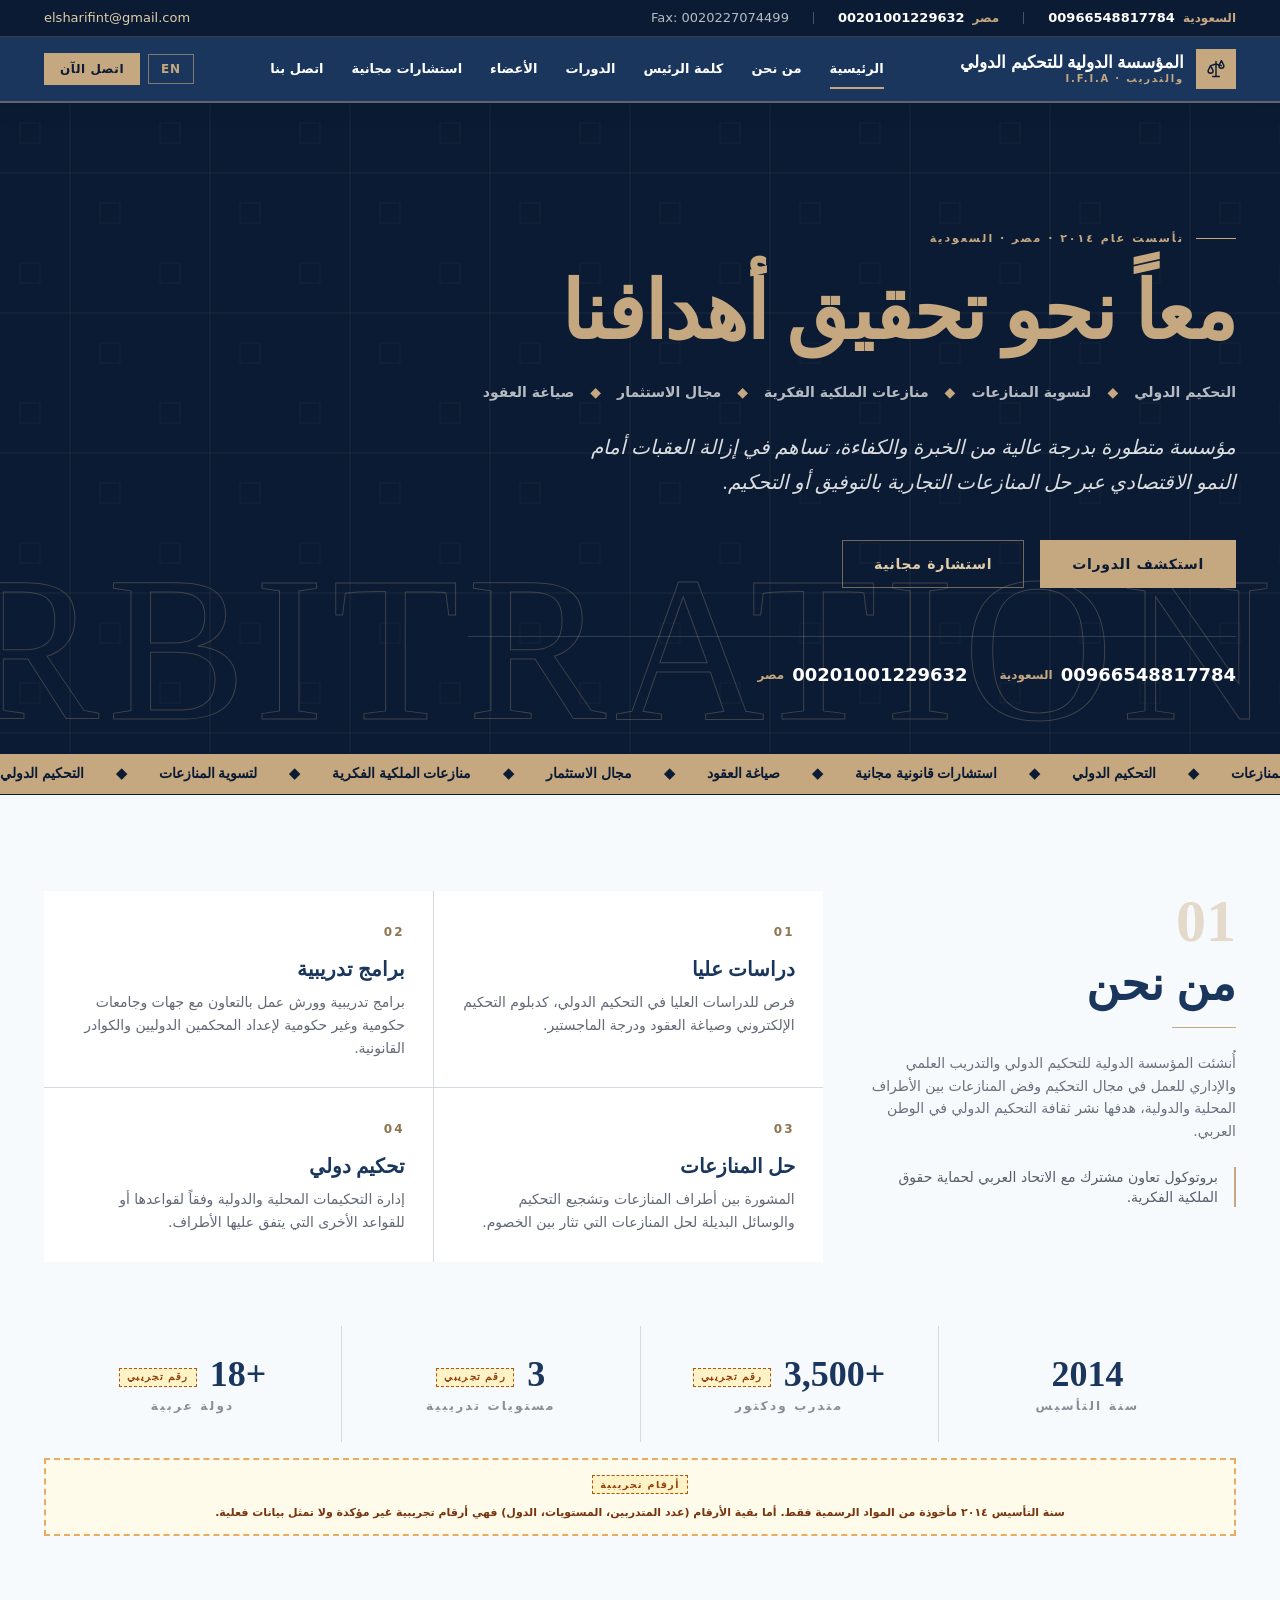
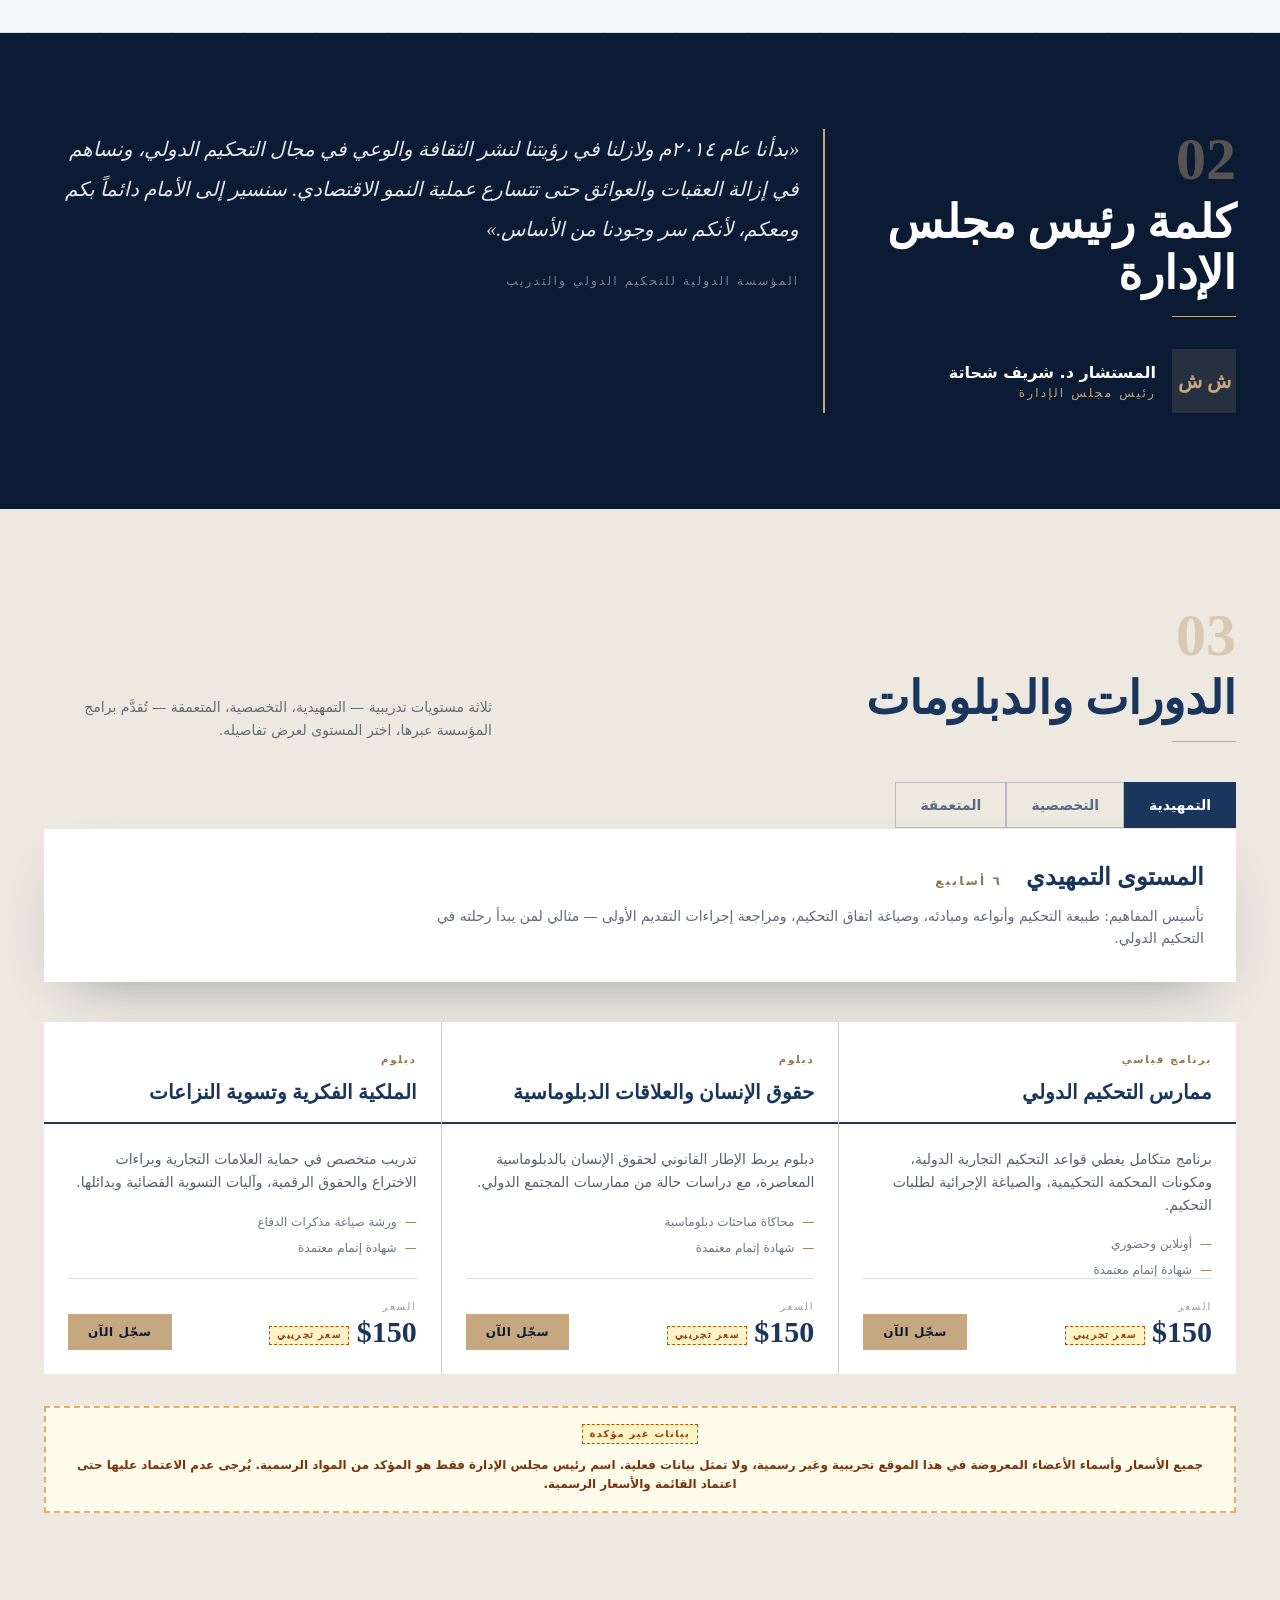
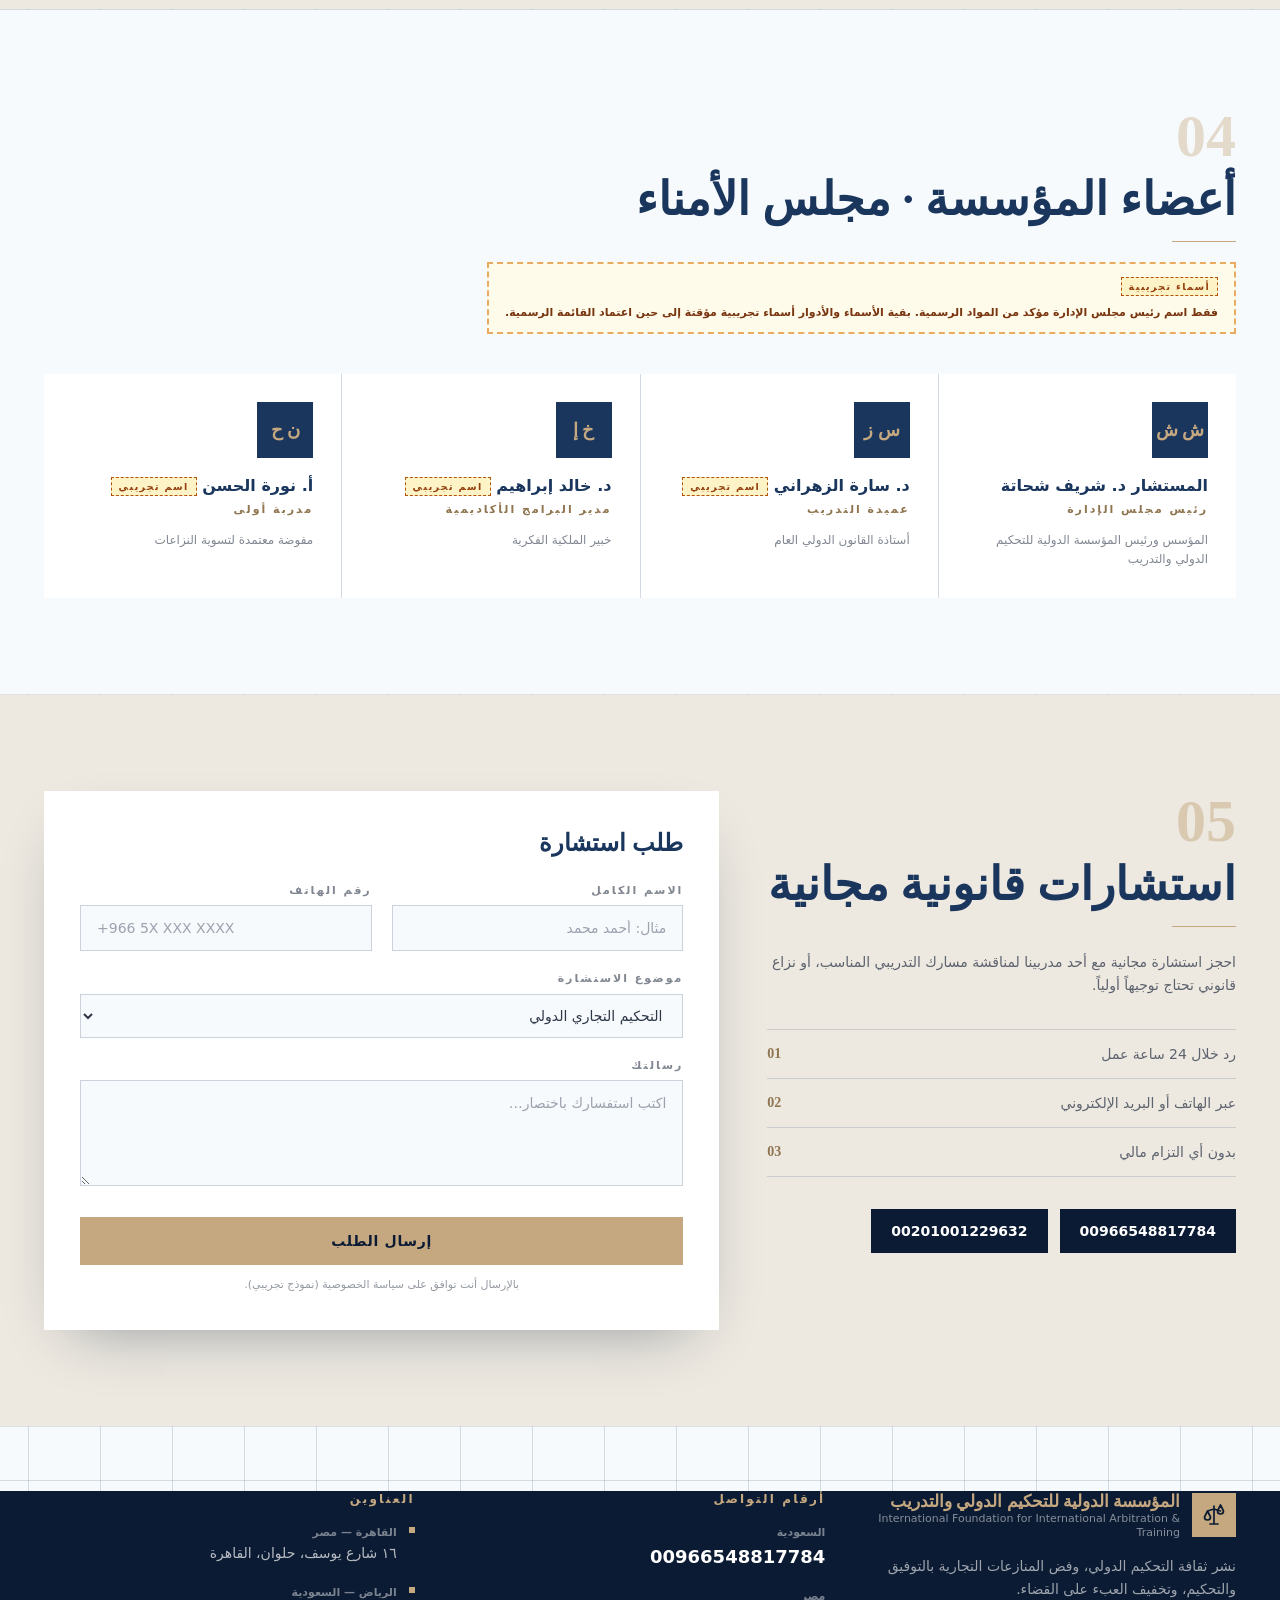
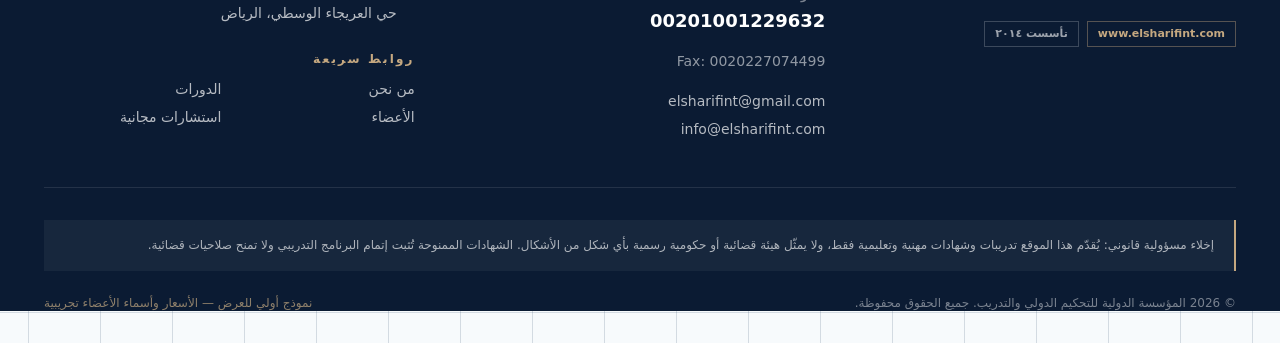
==== commit 7ca55855: "Self-host webfonts (17 woff2, arabic+latin subsets) to remove fonts.googleapis.com critical-path lat" ====
--- a/index.html
+++ b/index.html
@@ -48,9 +48,7 @@
 <link rel="apple-touch-icon" href="/og-image.png">
 <link rel="manifest" href="/site.webmanifest">
 
-<link rel="preconnect" href="https://fonts.googleapis.com">
-<link rel="preconnect" href="https://fonts.gstatic.com" crossorigin>
-<link href="https://fonts.googleapis.com/css2?family=Amiri:wght@400;700&family=Cairo:wght@400;700;800&family=Inter:wght@400;500;600;700&family=Playfair+Display:ital,wght@0,600;0,700;1,600&display=swap" rel="stylesheet">
+<link rel="stylesheet" href="/fonts.css">
 <link rel="stylesheet" href="/styles.css">
 
 <!-- ══ SEO: JSON-LD structured data ══ -->
--- a/fonts.css
+++ b/fonts.css
@@ -0,0 +1,174 @@
+/* Self-hosted webfonts. Subsets: arabic, arabic-ext, latin only.
+   Rebuild: download css2?family=... with a browser UA, keep these subsets,
+   fetch each woff2 into /fonts/ and rewrite url() to /fonts/<name>. */
+
+/* Amiri normal 400 arabic */
+@font-face {
+  font-family: 'Amiri';
+  font-style: normal;
+  font-weight: 400;
+  font-display: swap;
+  src: url(/fonts/amiri-400-normal-arabic.woff2) format('woff2');
+  unicode-range: U+0600-06FF, U+0750-077F, U+0870-0891, U+0897-08E1, U+08E3-08FF, U+200C-200E, U+2010-2011, U+204F, U+2E41, U+FB50-FDFF, U+FE70-FE74, U+FE76-FEFC, U+102E0-102FB, U+10E60-10E7E, U+10EC2-10EC7, U+10EC9-10EEE, U+10EF0-10EFF, U+1EE00-1EE03, U+1EE05-1EE1F, U+1EE21-1EE22, U+1EE24, U+1EE27, U+1EE29-1EE32, U+1EE34-1EE37, U+1EE39, U+1EE3B, U+1EE42, U+1EE47, U+1EE49, U+1EE4B, U+1EE4D-1EE4F, U+1EE51-1EE52, U+1EE54, U+1EE57, U+1EE59, U+1EE5B, U+1EE5D, U+1EE5F, U+1EE61-1EE62, U+1EE64, U+1EE67-1EE6A, U+1EE6C-1EE72, U+1EE74-1EE77, U+1EE79-1EE7C, U+1EE7E, U+1EE80-1EE89, U+1EE8B-1EE9B, U+1EEA1-1EEA3, U+1EEA5-1EEA9, U+1EEAB-1EEBB, U+1EEF0-1EEF1;
+}
+
+/* Amiri normal 400 latin */
+@font-face {
+  font-family: 'Amiri';
+  font-style: normal;
+  font-weight: 400;
+  font-display: swap;
+  src: url(/fonts/amiri-400-normal-latin.woff2) format('woff2');
+  unicode-range: U+0000-00FF, U+0131, U+0152-0153, U+02BB-02BC, U+02C6, U+02DA, U+02DC, U+0304, U+0308, U+0329, U+2000-206F, U+20AC, U+2122, U+2191, U+2193, U+2212, U+2215, U+FEFF, U+FFFD;
+}
+
+/* Amiri normal 700 arabic */
+@font-face {
+  font-family: 'Amiri';
+  font-style: normal;
+  font-weight: 700;
+  font-display: swap;
+  src: url(/fonts/amiri-700-normal-arabic.woff2) format('woff2');
+  unicode-range: U+0600-06FF, U+0750-077F, U+0870-0891, U+0897-08E1, U+08E3-08FF, U+200C-200E, U+2010-2011, U+204F, U+2E41, U+FB50-FDFF, U+FE70-FE74, U+FE76-FEFC, U+102E0-102FB, U+10E60-10E7E, U+10EC2-10EC7, U+10EC9-10EEE, U+10EF0-10EFF, U+1EE00-1EE03, U+1EE05-1EE1F, U+1EE21-1EE22, U+1EE24, U+1EE27, U+1EE29-1EE32, U+1EE34-1EE37, U+1EE39, U+1EE3B, U+1EE42, U+1EE47, U+1EE49, U+1EE4B, U+1EE4D-1EE4F, U+1EE51-1EE52, U+1EE54, U+1EE57, U+1EE59, U+1EE5B, U+1EE5D, U+1EE5F, U+1EE61-1EE62, U+1EE64, U+1EE67-1EE6A, U+1EE6C-1EE72, U+1EE74-1EE77, U+1EE79-1EE7C, U+1EE7E, U+1EE80-1EE89, U+1EE8B-1EE9B, U+1EEA1-1EEA3, U+1EEA5-1EEA9, U+1EEAB-1EEBB, U+1EEF0-1EEF1;
+}
+
+/* Amiri normal 700 latin */
+@font-face {
+  font-family: 'Amiri';
+  font-style: normal;
+  font-weight: 700;
+  font-display: swap;
+  src: url(/fonts/amiri-700-normal-latin.woff2) format('woff2');
+  unicode-range: U+0000-00FF, U+0131, U+0152-0153, U+02BB-02BC, U+02C6, U+02DA, U+02DC, U+0304, U+0308, U+0329, U+2000-206F, U+20AC, U+2122, U+2191, U+2193, U+2212, U+2215, U+FEFF, U+FFFD;
+}
+
+/* Cairo normal 400 arabic */
+@font-face {
+  font-family: 'Cairo';
+  font-style: normal;
+  font-weight: 400;
+  font-display: swap;
+  src: url(/fonts/cairo-400-normal-arabic.woff2) format('woff2');
+  unicode-range: U+0600-06FF, U+0750-077F, U+0870-0891, U+0897-08E1, U+08E3-08FF, U+200C-200E, U+2010-2011, U+204F, U+2E41, U+FB50-FDFF, U+FE70-FE74, U+FE76-FEFC, U+102E0-102FB, U+10E60-10E7E, U+10EC2-10EC7, U+10EC9-10EEE, U+10EF0-10EFF, U+1EE00-1EE03, U+1EE05-1EE1F, U+1EE21-1EE22, U+1EE24, U+1EE27, U+1EE29-1EE32, U+1EE34-1EE37, U+1EE39, U+1EE3B, U+1EE42, U+1EE47, U+1EE49, U+1EE4B, U+1EE4D-1EE4F, U+1EE51-1EE52, U+1EE54, U+1EE57, U+1EE59, U+1EE5B, U+1EE5D, U+1EE5F, U+1EE61-1EE62, U+1EE64, U+1EE67-1EE6A, U+1EE6C-1EE72, U+1EE74-1EE77, U+1EE79-1EE7C, U+1EE7E, U+1EE80-1EE89, U+1EE8B-1EE9B, U+1EEA1-1EEA3, U+1EEA5-1EEA9, U+1EEAB-1EEBB, U+1EEF0-1EEF1;
+}
+
+/* Cairo normal 400 latin */
+@font-face {
+  font-family: 'Cairo';
+  font-style: normal;
+  font-weight: 400;
+  font-display: swap;
+  src: url(/fonts/cairo-400-normal-latin.woff2) format('woff2');
+  unicode-range: U+0000-00FF, U+0131, U+0152-0153, U+02BB-02BC, U+02C6, U+02DA, U+02DC, U+0304, U+0308, U+0329, U+2000-206F, U+20AC, U+2122, U+2191, U+2193, U+2212, U+2215, U+FEFF, U+FFFD;
+}
+
+/* Cairo normal 700 arabic */
+@font-face {
+  font-family: 'Cairo';
+  font-style: normal;
+  font-weight: 700;
+  font-display: swap;
+  src: url(/fonts/cairo-700-normal-arabic.woff2) format('woff2');
+  unicode-range: U+0600-06FF, U+0750-077F, U+0870-0891, U+0897-08E1, U+08E3-08FF, U+200C-200E, U+2010-2011, U+204F, U+2E41, U+FB50-FDFF, U+FE70-FE74, U+FE76-FEFC, U+102E0-102FB, U+10E60-10E7E, U+10EC2-10EC7, U+10EC9-10EEE, U+10EF0-10EFF, U+1EE00-1EE03, U+1EE05-1EE1F, U+1EE21-1EE22, U+1EE24, U+1EE27, U+1EE29-1EE32, U+1EE34-1EE37, U+1EE39, U+1EE3B, U+1EE42, U+1EE47, U+1EE49, U+1EE4B, U+1EE4D-1EE4F, U+1EE51-1EE52, U+1EE54, U+1EE57, U+1EE59, U+1EE5B, U+1EE5D, U+1EE5F, U+1EE61-1EE62, U+1EE64, U+1EE67-1EE6A, U+1EE6C-1EE72, U+1EE74-1EE77, U+1EE79-1EE7C, U+1EE7E, U+1EE80-1EE89, U+1EE8B-1EE9B, U+1EEA1-1EEA3, U+1EEA5-1EEA9, U+1EEAB-1EEBB, U+1EEF0-1EEF1;
+}
+
+/* Cairo normal 700 latin */
+@font-face {
+  font-family: 'Cairo';
+  font-style: normal;
+  font-weight: 700;
+  font-display: swap;
+  src: url(/fonts/cairo-700-normal-latin.woff2) format('woff2');
+  unicode-range: U+0000-00FF, U+0131, U+0152-0153, U+02BB-02BC, U+02C6, U+02DA, U+02DC, U+0304, U+0308, U+0329, U+2000-206F, U+20AC, U+2122, U+2191, U+2193, U+2212, U+2215, U+FEFF, U+FFFD;
+}
+
+/* Cairo normal 800 arabic */
+@font-face {
+  font-family: 'Cairo';
+  font-style: normal;
+  font-weight: 800;
+  font-display: swap;
+  src: url(/fonts/cairo-800-normal-arabic.woff2) format('woff2');
+  unicode-range: U+0600-06FF, U+0750-077F, U+0870-0891, U+0897-08E1, U+08E3-08FF, U+200C-200E, U+2010-2011, U+204F, U+2E41, U+FB50-FDFF, U+FE70-FE74, U+FE76-FEFC, U+102E0-102FB, U+10E60-10E7E, U+10EC2-10EC7, U+10EC9-10EEE, U+10EF0-10EFF, U+1EE00-1EE03, U+1EE05-1EE1F, U+1EE21-1EE22, U+1EE24, U+1EE27, U+1EE29-1EE32, U+1EE34-1EE37, U+1EE39, U+1EE3B, U+1EE42, U+1EE47, U+1EE49, U+1EE4B, U+1EE4D-1EE4F, U+1EE51-1EE52, U+1EE54, U+1EE57, U+1EE59, U+1EE5B, U+1EE5D, U+1EE5F, U+1EE61-1EE62, U+1EE64, U+1EE67-1EE6A, U+1EE6C-1EE72, U+1EE74-1EE77, U+1EE79-1EE7C, U+1EE7E, U+1EE80-1EE89, U+1EE8B-1EE9B, U+1EEA1-1EEA3, U+1EEA5-1EEA9, U+1EEAB-1EEBB, U+1EEF0-1EEF1;
+}
+
+/* Cairo normal 800 latin */
+@font-face {
+  font-family: 'Cairo';
+  font-style: normal;
+  font-weight: 800;
+  font-display: swap;
+  src: url(/fonts/cairo-800-normal-latin.woff2) format('woff2');
+  unicode-range: U+0000-00FF, U+0131, U+0152-0153, U+02BB-02BC, U+02C6, U+02DA, U+02DC, U+0304, U+0308, U+0329, U+2000-206F, U+20AC, U+2122, U+2191, U+2193, U+2212, U+2215, U+FEFF, U+FFFD;
+}
+
+/* Inter normal 400 latin */
+@font-face {
+  font-family: 'Inter';
+  font-style: normal;
+  font-weight: 400;
+  font-display: swap;
+  src: url(/fonts/inter-400-normal-latin.woff2) format('woff2');
+  unicode-range: U+0000-00FF, U+0131, U+0152-0153, U+02BB-02BC, U+02C6, U+02DA, U+02DC, U+0304, U+0308, U+0329, U+2000-206F, U+20AC, U+2122, U+2191, U+2193, U+2212, U+2215, U+FEFF, U+FFFD;
+}
+
+/* Inter normal 500 latin */
+@font-face {
+  font-family: 'Inter';
+  font-style: normal;
+  font-weight: 500;
+  font-display: swap;
+  src: url(/fonts/inter-500-normal-latin.woff2) format('woff2');
+  unicode-range: U+0000-00FF, U+0131, U+0152-0153, U+02BB-02BC, U+02C6, U+02DA, U+02DC, U+0304, U+0308, U+0329, U+2000-206F, U+20AC, U+2122, U+2191, U+2193, U+2212, U+2215, U+FEFF, U+FFFD;
+}
+
+/* Inter normal 600 latin */
+@font-face {
+  font-family: 'Inter';
+  font-style: normal;
+  font-weight: 600;
+  font-display: swap;
+  src: url(/fonts/inter-600-normal-latin.woff2) format('woff2');
+  unicode-range: U+0000-00FF, U+0131, U+0152-0153, U+02BB-02BC, U+02C6, U+02DA, U+02DC, U+0304, U+0308, U+0329, U+2000-206F, U+20AC, U+2122, U+2191, U+2193, U+2212, U+2215, U+FEFF, U+FFFD;
+}
+
+/* Inter normal 700 latin */
+@font-face {
+  font-family: 'Inter';
+  font-style: normal;
+  font-weight: 700;
+  font-display: swap;
+  src: url(/fonts/inter-700-normal-latin.woff2) format('woff2');
+  unicode-range: U+0000-00FF, U+0131, U+0152-0153, U+02BB-02BC, U+02C6, U+02DA, U+02DC, U+0304, U+0308, U+0329, U+2000-206F, U+20AC, U+2122, U+2191, U+2193, U+2212, U+2215, U+FEFF, U+FFFD;
+}
+
+/* Playfair Display italic 600 latin */
+@font-face {
+  font-family: 'Playfair Display';
+  font-style: italic;
+  font-weight: 600;
+  font-display: swap;
+  src: url(/fonts/playfairdisplay-600-italic-latin.woff2) format('woff2');
+  unicode-range: U+0000-00FF, U+0131, U+0152-0153, U+02BB-02BC, U+02C6, U+02DA, U+02DC, U+0304, U+0308, U+0329, U+2000-206F, U+20AC, U+2122, U+2191, U+2193, U+2212, U+2215, U+FEFF, U+FFFD;
+}
+
+/* Playfair Display normal 600 latin */
+@font-face {
+  font-family: 'Playfair Display';
+  font-style: normal;
+  font-weight: 600;
+  font-display: swap;
+  src: url(/fonts/playfairdisplay-600-normal-latin.woff2) format('woff2');
+  unicode-range: U+0000-00FF, U+0131, U+0152-0153, U+02BB-02BC, U+02C6, U+02DA, U+02DC, U+0304, U+0308, U+0329, U+2000-206F, U+20AC, U+2122, U+2191, U+2193, U+2212, U+2215, U+FEFF, U+FFFD;
+}
+
+/* Playfair Display normal 700 latin */
+@font-face {
+  font-family: 'Playfair Display';
+  font-style: normal;
+  font-weight: 700;
+  font-display: swap;
+  src: url(/fonts/playfairdisplay-700-normal-latin.woff2) format('woff2');
+  unicode-range: U+0000-00FF, U+0131, U+0152-0153, U+02BB-02BC, U+02C6, U+02DA, U+02DC, U+0304, U+0308, U+0329, U+2000-206F, U+20AC, U+2122, U+2191, U+2193, U+2212, U+2215, U+FEFF, U+FFFD;
+}
+
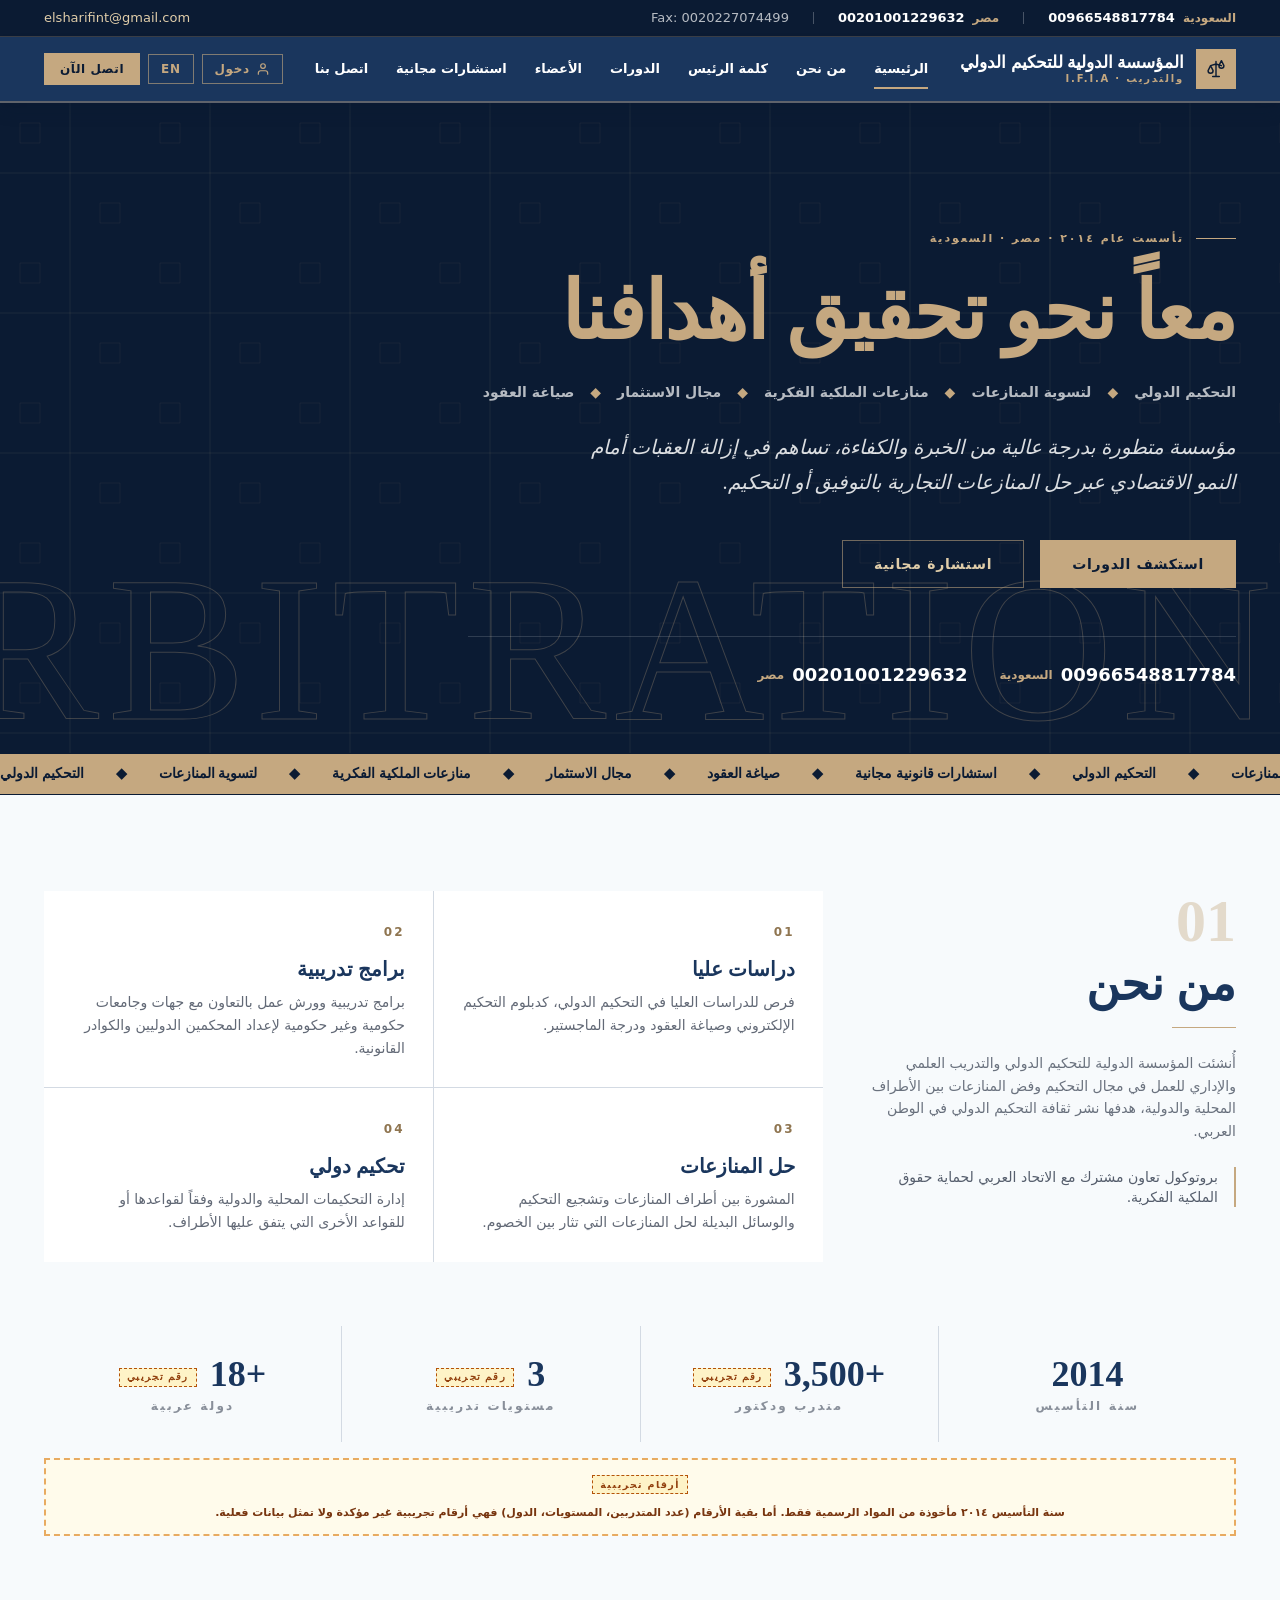
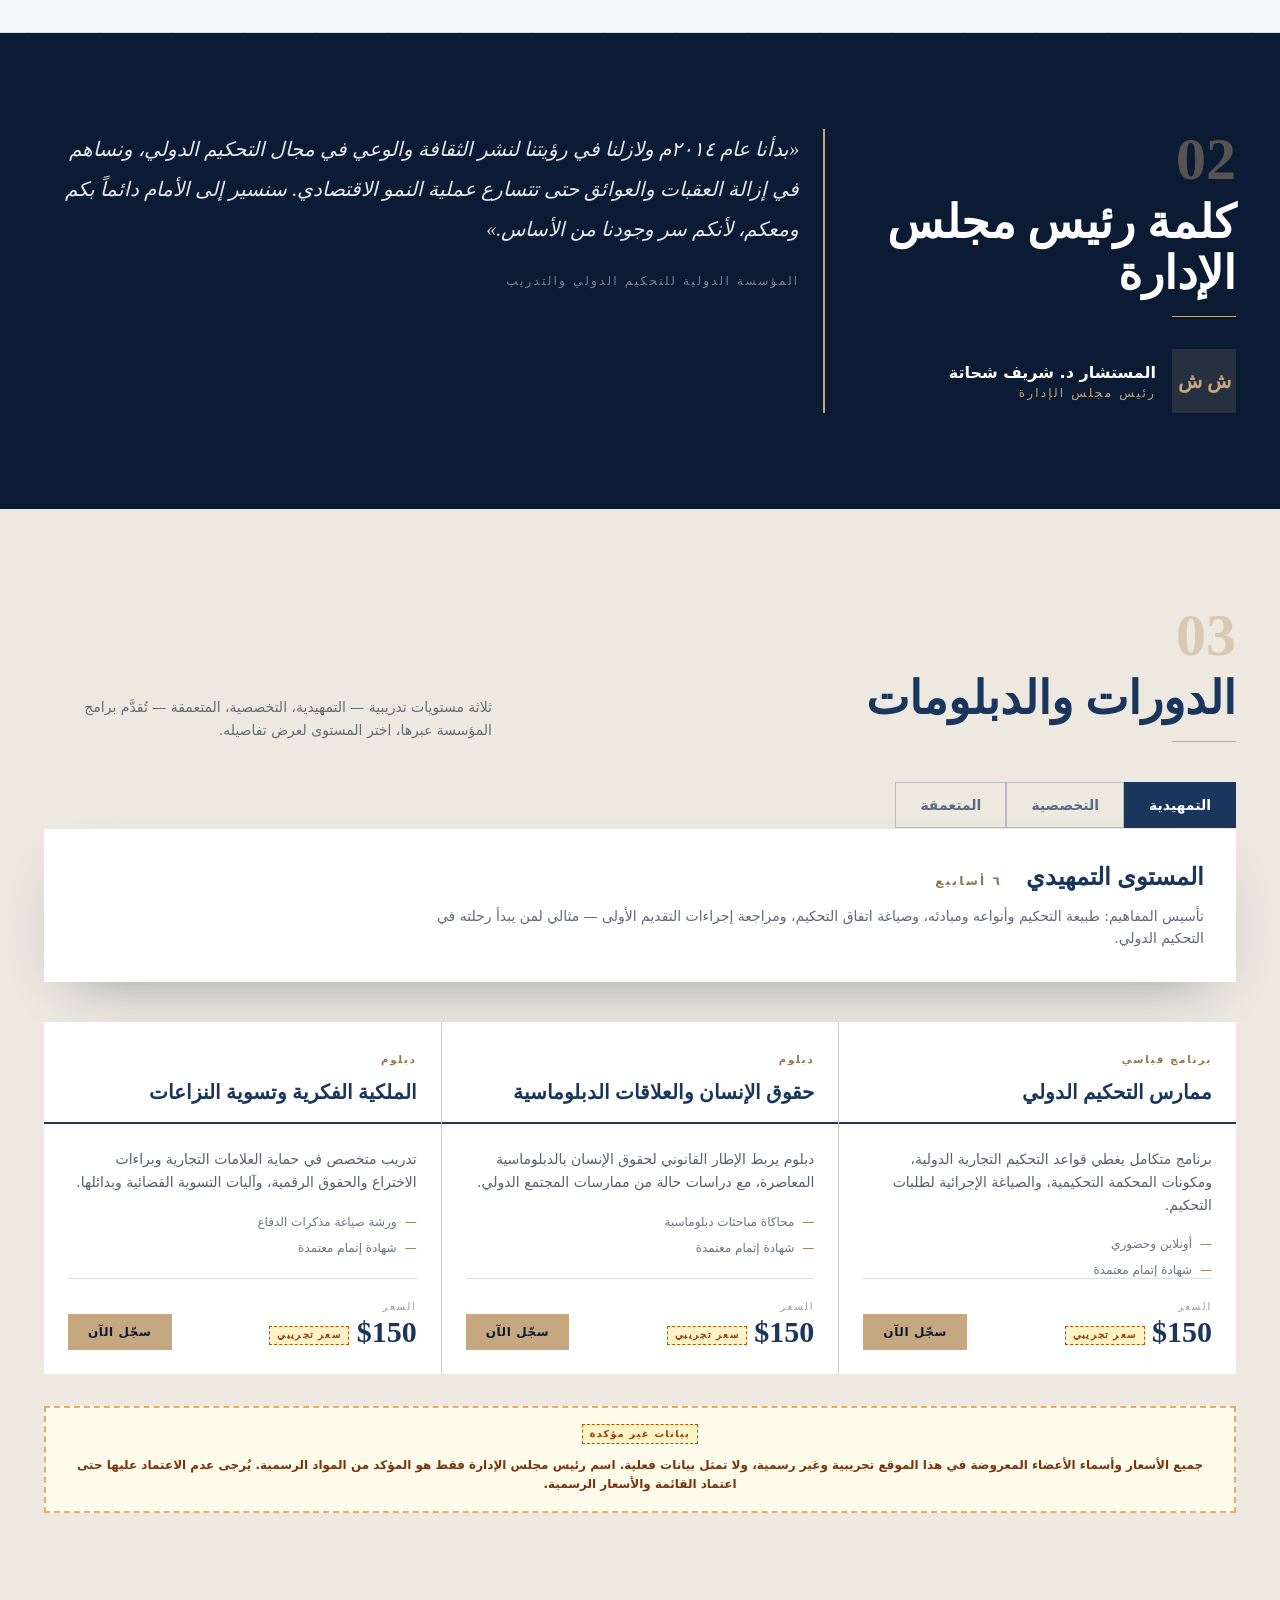
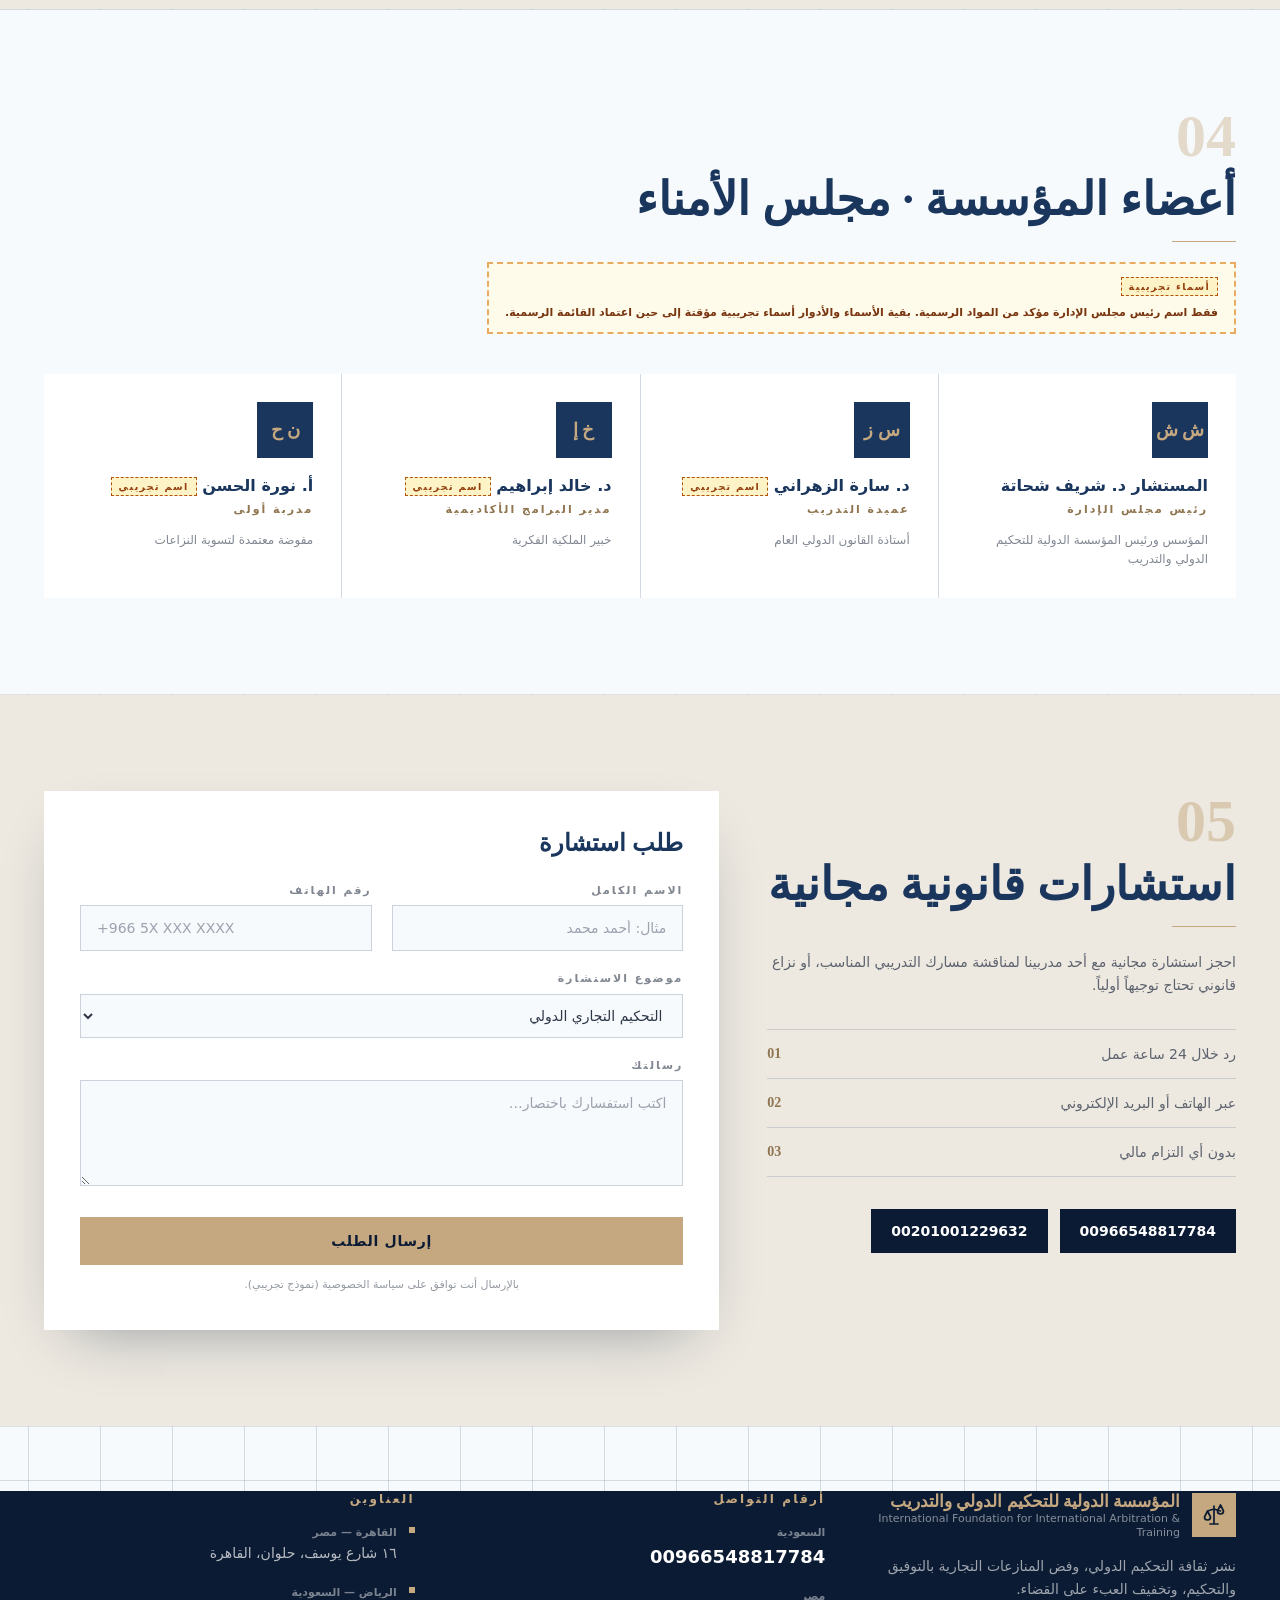
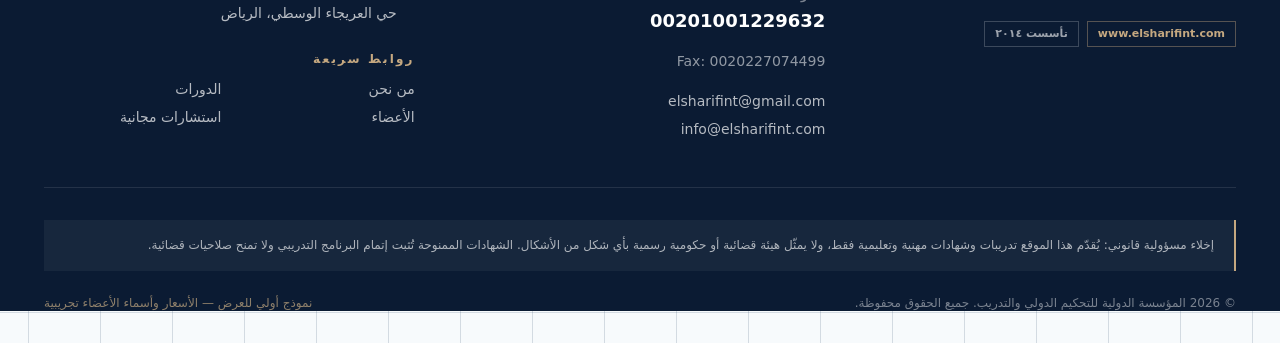
==== commit 202b1d3e: "Add Supabase email + Google/Microsoft auth: modal, lazy auth.js, self-hosted client bundle" ====
--- a/index.html
+++ b/index.html
@@ -284,6 +284,13 @@
     </ul>
 
     <div class="flex items-center gap-2">
+      <button type="button" data-auth-open class="hidden items-center gap-1.5 border border-gold/60 px-3 py-1.5 text-xs font-bold tracking-wider text-gold transition hover:bg-gold hover:text-navy-900 sm:inline-flex" aria-haspopup="dialog">
+        <svg viewBox="0 0 24 24" class="h-3.5 w-3.5 shrink-0" fill="none" stroke="currentColor" stroke-width="2" stroke-linecap="round" stroke-linejoin="round" aria-hidden="true"><path d="M20 21v-2a4 4 0 0 0-4-4H8a4 4 0 0 0-4 4v2"/><circle cx="12" cy="7" r="4"/></svg>
+        <span class="inline-block max-w-[92px] truncate align-middle">
+          <span data-auth-out><span data-ar="دخول" data-en="Sign in">دخول</span></span>
+          <span data-auth-in class="hidden"><span data-auth-name></span></span>
+        </span>
+      </button>
       <button id="lang-toggle" class="border border-gold/60 px-3 py-1.5 text-xs font-bold tracking-wider text-gold transition hover:bg-gold hover:text-navy-900" aria-label="Switch language">
         <span id="lang-label">EN</span>
       </button>
@@ -298,6 +305,10 @@
 
   <div id="mobile-menu" class="hidden border-t border-white/10 bg-navy-900 px-4 py-4 lg:hidden">
     <ul class="grid gap-1 text-sm font-bold text-white/90">
+      <li><button type="button" data-auth-open class="block w-full border-b border-white/10 px-3 py-2.5 text-start hover:bg-gold/15 hover:text-gold sm:hidden" aria-haspopup="dialog">
+        <span data-auth-out><span data-ar="دخول" data-en="Sign in">دخول</span></span>
+        <span data-auth-in class="hidden"><span data-auth-name></span></span>
+      </button></li>
       <li><a class="block px-3 py-2.5 hover:bg-gold/15 hover:text-gold" href="#home"     data-ar="الرئيسية"        data-en="Home">الرئيسية</a></li>
       <li><a class="block px-3 py-2.5 hover:bg-gold/15 hover:text-gold" href="#about"    data-ar="من نحن"          data-en="About">من نحن</a></li>
       <li><a class="block px-3 py-2.5 hover:bg-gold/15 hover:text-gold" href="#chairman" data-ar="كلمة الرئيس"     data-en="Chairman">كلمة الرئيس</a></li>
@@ -884,6 +895,105 @@
   </form>
 </dialog>
 
+<!-- ══════════ AUTH MODAL ══════════ -->
+<dialog id="auth-modal" class="w-[92vw] max-w-md bg-white p-0 shadow-panel">
+  <div class="flex items-center justify-between bg-navy-900 px-6 py-4">
+    <h3 class="font-display text-xl font-bold text-white" data-ar="حسابك" data-en="Your Account">حسابك</h3>
+    <button id="auth-x" type="button" class="grid h-8 w-8 place-items-center border border-white/25 text-white/70 hover:border-gold hover:text-gold" aria-label="Close">✕</button>
+  </div>
+
+  <div class="p-6">
+    <div class="grid grid-cols-2 border border-navy-700/20" role="tablist">
+      <button type="button" id="tab-signup" class="auth-tab px-4 py-2.5 text-xs font-extrabold tracking-wider uppercase transition bg-transparent text-navy/70" data-ar="حساب جديد" data-en="Register" role="tab" aria-selected="false">حساب جديد</button>
+      <button type="button" id="tab-signin" class="auth-tab px-4 py-2.5 text-xs font-extrabold tracking-wider uppercase transition bg-navy-700 text-white" data-ar="تسجيل الدخول" data-en="Sign in" role="tab" aria-selected="true">تسجيل الدخول</button>
+    </div>
+
+    <p id="auth-msg" class="mt-4 hidden border px-4 py-3 text-xs font-bold leading-relaxed"></p>
+
+    <form id="auth-form" class="mt-5 space-y-3" novalidate>
+      <div id="auth-name-wrap">
+        <input id="auth-name" type="text" autocomplete="name"
+               class="w-full border border-navy-700/20 bg-cloud px-4 py-3 text-sm focus:border-gold"
+               data-ar-ph="الاسم الكامل" data-en-ph="Full name" placeholder="الاسم الكامل">
+      </div>
+      <input id="auth-email" type="email" required dir="ltr" autocomplete="email"
+             class="bidi w-full border border-navy-700/20 bg-cloud px-4 py-3 text-sm focus:border-gold"
+             data-ar-ph="البريد الإلكتروني" data-en-ph="Email address" placeholder="البريد الإلكتروني">
+      <input id="auth-password" type="password" required minlength="8" dir="ltr" autocomplete="current-password"
+             class="bidi w-full border border-navy-700/20 bg-cloud px-4 py-3 text-sm focus:border-gold"
+             data-ar-ph="كلمة المرور — ٨ أحرف فأكثر" data-en-ph="Password — 8+ characters" placeholder="كلمة المرور — ٨ أحرف فأكثر">
+      <button type="button" id="auth-forgot" class="text-xs font-bold text-navy hover:text-gold-dark" data-ar="نسيت كلمة المرور؟" data-en="Forgot password?">نسيت كلمة المرور؟</button>
+
+      <div class="pt-1">
+        <button type="submit" id="auth-submit-signup" class="btn-gold w-full px-5 py-3 text-xs font-extrabold tracking-wider uppercase" data-ar="إنشاء الحساب" data-en="Create Account">إنشاء الحساب</button>
+        <button type="submit" id="auth-submit-signin" class="btn-gold w-full px-5 py-3 text-xs font-extrabold tracking-wider uppercase" data-ar="تسجيل الدخول" data-en="Sign In">تسجيل الدخول</button>
+        <button type="submit" id="auth-submit-forgot" class="btn-gold w-full px-5 py-3 text-xs font-extrabold tracking-wider uppercase" data-ar="إرسال رابط الاستعادة" data-en="Send Reset Link">إرسال رابط الاستعادة</button>
+      </div>
+
+      <div id="auth-hint-to-signin" class="pt-2 text-center text-xs text-charcoal/70">
+        <span data-ar="لديك حساب بالفعل؟" data-en="Already have an account?">لديك حساب بالفعل؟</span>
+        <button type="button" id="go-signin" class="font-extrabold text-navy hover:text-gold-dark" data-ar="تسجيل الدخول" data-en="Sign in">تسجيل الدخول</button>
+      </div>
+      <div id="auth-hint-to-signup" class="pt-2 text-center text-xs text-charcoal/70">
+        <span data-ar="ليس لديك حساب؟" data-en="No account yet?">ليس لديك حساب؟</span>
+        <button type="button" id="go-signup" class="font-extrabold text-navy hover:text-gold-dark" data-ar="أنشئ حساباً" data-en="Create one">أنشئ حساباً</button>
+      </div>
+    </form>
+
+    <div id="auth-hint-back" class="pt-3 text-center">
+      <button type="button" id="go-back" class="text-xs font-bold text-navy hover:text-gold-dark" data-ar="العودة إلى تسجيل الدخول" data-en="Back to sign in">العودة إلى تسجيل الدخول</button>
+    </div>
+
+    <div id="auth-resend" class="pt-3 text-center">
+      <button type="button" id="btn-resend" class="text-xs font-bold text-navy hover:text-gold-dark" data-ar="إعادة إرسال رابط التأكيد" data-en="Resend confirmation email">إعادة إرسال رابط التأكيد</button>
+    </div>
+
+    <div id="auth-social">
+      <div class="my-5 flex items-center gap-3">
+        <span class="h-px flex-1 bg-[var(--hairline)]"></span>
+        <span class="text-[10px] font-extrabold tracking-wider2 text-charcoal/55 uppercase" data-ar="أو" data-en="or">أو</span>
+        <span class="h-px flex-1 bg-[var(--hairline)]"></span>
+      </div>
+      <div class="grid gap-3">
+        <button type="button" id="btn-google" class="flex w-full items-center justify-center gap-3 border border-navy-700/25 px-5 py-3 text-xs font-extrabold tracking-wider uppercase text-charcoal transition hover:border-gold hover:bg-cloud">
+          <svg viewBox="0 0 18 18" class="h-4 w-4 shrink-0" aria-hidden="true"><path fill="#4285F4" d="M17.64 9.2c0-.64-.06-1.25-.16-1.84H9v3.48h4.84a4.14 4.14 0 0 1-1.8 2.72v2.26h2.92c1.7-1.57 2.68-3.88 2.68-6.62Z"/><path fill="#34A853" d="M9 18c2.43 0 4.47-.8 5.96-2.18l-2.92-2.26c-.8.54-1.84.86-3.04.86-2.34 0-4.32-1.58-5.03-3.7H.96v2.33A9 9 0 0 0 9 18Z"/><path fill="#FBBC05" d="M3.97 10.72a5.41 5.41 0 0 1 0-3.44V4.95H.96a9 9 0 0 0 0 8.1l3.01-2.33Z"/><path fill="#EA4335" d="M9 3.58c1.32 0 2.5.45 3.44 1.35l2.58-2.58C13.46.9 11.43 0 9 0A9 9 0 0 0 .96 4.95l3.01 2.33C4.68 5.16 6.66 3.58 9 3.58Z"/></svg>
+          <span data-ar="المتابعة عبر Google" data-en="Continue with Google">المتابعة عبر Google</span>
+        </button>
+        <button type="button" id="btn-microsoft" class="flex w-full items-center justify-center gap-3 border border-navy-700/25 px-5 py-3 text-xs font-extrabold tracking-wider uppercase text-charcoal transition hover:border-gold hover:bg-cloud">
+          <svg viewBox="0 0 21 21" class="h-4 w-4 shrink-0" aria-hidden="true"><rect x="1" y="1" width="9" height="9" fill="#F25022"/><rect x="11" y="1" width="9" height="9" fill="#7FBA00"/><rect x="1" y="11" width="9" height="9" fill="#00A4EF"/><rect x="11" y="11" width="9" height="9" fill="#FFB900"/></svg>
+          <span data-ar="المتابعة عبر Microsoft" data-en="Continue with Microsoft">المتابعة عبر Microsoft</span>
+        </button>
+      </div>
+      <p class="mt-5 text-[11px] leading-relaxed text-charcoal/55"
+         data-ar="بإنشائك حساباً فأنت توافق على معالجة بياناتك لغرض تقديم خدمات الحساب فقط."
+         data-en="By creating an account you agree to your data being processed for the sole purpose of providing account services.">
+        بإنشائك حساباً فأنت توافق على معالجة بياناتك لغرض تقديم خدمات الحساب فقط.
+      </p>
+    </div>
+  </div>
+</dialog>
+
+<!-- ══════════ ACCOUNT MODAL ══════════ -->
+<dialog id="account-modal" class="w-[92vw] max-w-sm bg-white p-0 shadow-panel">
+  <div class="flex items-center justify-between bg-navy-900 px-6 py-4">
+    <h3 class="font-display text-xl font-bold text-white" data-ar="حسابي" data-en="My Account">حسابي</h3>
+    <button id="account-x" type="button" class="grid h-8 w-8 place-items-center border border-white/25 text-white/70 hover:border-gold hover:text-gold" aria-label="Close">✕</button>
+  </div>
+  <div class="p-6">
+    <div class="flex items-center gap-4">
+      <span id="account-avatar" class="grid h-14 w-14 shrink-0 place-items-center bg-gold font-display text-lg font-bold text-navy-900"></span>
+      <span class="min-w-0">
+        <span id="account-name" class="block truncate font-bold text-navy"></span>
+        <span id="account-email" class="block truncate text-xs text-charcoal/70" dir="ltr"></span>
+      </span>
+    </div>
+    <div class="mt-6 grid gap-3">
+      <button id="btn-signout" type="button" class="btn-gold w-full px-5 py-3 text-xs font-extrabold tracking-wider uppercase" data-ar="تسجيل الخروج" data-en="Sign Out">تسجيل الخروج</button>
+      <button id="account-close" type="button" class="w-full border border-navy-700/25 px-5 py-3 text-xs font-extrabold tracking-wider uppercase text-charcoal hover:bg-cloud" data-ar="إغلاق" data-en="Close">إغلاق</button>
+    </div>
+  </div>
+</dialog>
+
 <!-- ══════════ TOAST ══════════ -->
 <div id="toast" class="pointer-events-none fixed bottom-6 left-1/2 z-[60] -translate-x-1/2 translate-y-4 bg-navy-900 px-6 py-3.5 text-sm font-bold text-white opacity-0 shadow-panel transition-all duration-300"></div>
 
@@ -1039,6 +1149,42 @@
       toast.classList.add('opacity-0', 'translate-y-4');
     }, 3500);
   }
+
+  /* ── Auth ──────────────────────────────────────────────────────
+     /auth.js and /vendor/supabase.umd.js are fetched only when the
+     visitor clicks Sign in / Register, or when the URL carries an
+     OAuth ?code= / ?error=. Nothing here touches the critical path. */
+  window.ifiiaToast = showToast;
+
+  window.ifiiaRenderAuthNav = function () {
+    var user = null;
+    try {
+      var raw = localStorage.getItem('sb-nogkagjuubrupybnoqib-auth-token');
+      if (raw) { var s = JSON.parse(raw); if (s && s.user) { user = s.user; } }
+    } catch (err) {}
+    document.querySelectorAll('[data-auth-out]').forEach(function (el) { el.classList.toggle('hidden', !!user); });
+    document.querySelectorAll('[data-auth-in]').forEach(function (el) { el.classList.toggle('hidden', !user); });
+    var name = '';
+    if (user) {
+      var m = user.user_metadata || {};
+      name = m.full_name || m.name || m.preferred_username || user.email || '';
+    }
+    document.querySelectorAll('[data-auth-name]').forEach(function (el) { el.textContent = name; });
+  };
+  window.ifiiaRenderAuthNav();
+
+  function loadAuth() {
+    return import('/auth.js').catch(function (err) { console.error('[auth] load failed', err); });
+  }
+  document.querySelectorAll('[data-auth-open]').forEach(function (btn) {
+    btn.addEventListener('click', function () {
+      closeMenu();
+      loadAuth().then(function (m) { if (m && m.openAuth) { m.openAuth(); } });
+    });
+  });
+  if (/[?&](code|error)=/.test(location.search) || /access_token=/.test(location.hash)) {
+    loadAuth();
+  }
 })();
 </script>
 </body>
--- a/styles.css
+++ b/styles.css
@@ -1 +1 @@
-*,:after,:before{--tw-border-spacing-x:0;--tw-border-spacing-y:0;--tw-translate-x:0;--tw-translate-y:0;--tw-rotate:0;--tw-skew-x:0;--tw-skew-y:0;--tw-scale-x:1;--tw-scale-y:1;--tw-pan-x: ;--tw-pan-y: ;--tw-pinch-zoom: ;--tw-scroll-snap-strictness:proximity;--tw-gradient-from-position: ;--tw-gradient-via-position: ;--tw-gradient-to-position: ;--tw-ordinal: ;--tw-slashed-zero: ;--tw-numeric-figure: ;--tw-numeric-spacing: ;--tw-numeric-fraction: ;--tw-ring-inset: ;--tw-ring-offset-width:0px;--tw-ring-offset-color:#fff;--tw-ring-color:rgba(59,130,246,.5);--tw-ring-offset-shadow:0 0 #0000;--tw-ring-shadow:0 0 #0000;--tw-shadow:0 0 #0000;--tw-shadow-colored:0 0 #0000;--tw-blur: ;--tw-brightness: ;--tw-contrast: ;--tw-grayscale: ;--tw-hue-rotate: ;--tw-invert: ;--tw-saturate: ;--tw-sepia: ;--tw-drop-shadow: ;--tw-backdrop-blur: ;--tw-backdrop-brightness: ;--tw-backdrop-contrast: ;--tw-backdrop-grayscale: ;--tw-backdrop-hue-rotate: ;--tw-backdrop-invert: ;--tw-backdrop-opacity: ;--tw-backdrop-saturate: ;--tw-backdrop-sepia: ;--tw-contain-size: ;--tw-contain-layout: ;--tw-contain-paint: ;--tw-contain-style: }::backdrop{--tw-border-spacing-x:0;--tw-border-spacing-y:0;--tw-translate-x:0;--tw-translate-y:0;--tw-rotate:0;--tw-skew-x:0;--tw-skew-y:0;--tw-scale-x:1;--tw-scale-y:1;--tw-pan-x: ;--tw-pan-y: ;--tw-pinch-zoom: ;--tw-scroll-snap-strictness:proximity;--tw-gradient-from-position: ;--tw-gradient-via-position: ;--tw-gradient-to-position: ;--tw-ordinal: ;--tw-slashed-zero: ;--tw-numeric-figure: ;--tw-numeric-spacing: ;--tw-numeric-fraction: ;--tw-ring-inset: ;--tw-ring-offset-width:0px;--tw-ring-offset-color:#fff;--tw-ring-color:rgba(59,130,246,.5);--tw-ring-offset-shadow:0 0 #0000;--tw-ring-shadow:0 0 #0000;--tw-shadow:0 0 #0000;--tw-shadow-colored:0 0 #0000;--tw-blur: ;--tw-brightness: ;--tw-contrast: ;--tw-grayscale: ;--tw-hue-rotate: ;--tw-invert: ;--tw-saturate: ;--tw-sepia: ;--tw-drop-shadow: ;--tw-backdrop-blur: ;--tw-backdrop-brightness: ;--tw-backdrop-contrast: ;--tw-backdrop-grayscale: ;--tw-backdrop-hue-rotate: ;--tw-backdrop-invert: ;--tw-backdrop-opacity: ;--tw-backdrop-saturate: ;--tw-backdrop-sepia: ;--tw-contain-size: ;--tw-contain-layout: ;--tw-contain-paint: ;--tw-contain-style: }/*! tailwindcss v3.4.17 | MIT License | https://tailwindcss.com*/*,:after,:before{border:0 solid #e5e7eb;box-sizing:border-box}:after,:before{--tw-content:""}:host,html{line-height:1.5;-webkit-text-size-adjust:100%;font-family:ui-sans-serif,system-ui,sans-serif,Apple Color Emoji,Segoe UI Emoji,Segoe UI Symbol,Noto Color Emoji;font-feature-settings:normal;font-variation-settings:normal;-moz-tab-size:4;-o-tab-size:4;tab-size:4;-webkit-tap-highlight-color:transparent}body{line-height:inherit;margin:0}hr{border-top-width:1px;color:inherit;height:0}abbr:where([title]){-webkit-text-decoration:underline dotted;text-decoration:underline dotted}h1,h2,h3,h4,h5,h6{font-size:inherit;font-weight:inherit}a{color:inherit;text-decoration:inherit}b,strong{font-weight:bolder}code,kbd,pre,samp{font-family:ui-monospace,SFMono-Regular,Menlo,Monaco,Consolas,Liberation Mono,Courier New,monospace;font-feature-settings:normal;font-size:1em;font-variation-settings:normal}small{font-size:80%}sub,sup{font-size:75%;line-height:0;position:relative;vertical-align:baseline}sub{bottom:-.25em}sup{top:-.5em}table{border-collapse:collapse;border-color:inherit;text-indent:0}button,input,optgroup,select,textarea{color:inherit;font-family:inherit;font-feature-settings:inherit;font-size:100%;font-variation-settings:inherit;font-weight:inherit;letter-spacing:inherit;line-height:inherit;margin:0;padding:0}button,select{text-transform:none}button,input:where([type=button]),input:where([type=reset]),input:where([type=submit]){-webkit-appearance:button;background-color:transparent;background-image:none}:-moz-focusring{outline:auto}:-moz-ui-invalid{box-shadow:none}progress{vertical-align:baseline}::-webkit-inner-spin-button,::-webkit-outer-spin-button{height:auto}[type=search]{-webkit-appearance:textfield;outline-offset:-2px}::-webkit-search-decoration{-webkit-appearance:none}::-webkit-file-upload-button{-webkit-appearance:button;font:inherit}summary{display:list-item}blockquote,dd,dl,figure,h1,h2,h3,h4,h5,h6,hr,p,pre{margin:0}fieldset{margin:0}fieldset,legend{padding:0}menu,ol,ul{list-style:none;margin:0;padding:0}dialog{padding:0}textarea{resize:vertical}input::-moz-placeholder,textarea::-moz-placeholder{color:#9ca3af;opacity:1}input::placeholder,textarea::placeholder{color:#9ca3af;opacity:1}[role=button],button{cursor:pointer}:disabled{cursor:default}audio,canvas,embed,iframe,img,object,svg,video{display:block;vertical-align:middle}img,video{height:auto;max-width:100%}[hidden]:where(:not([hidden=until-found])){display:none}.pointer-events-none{pointer-events:none}.fixed{position:fixed}.absolute{position:absolute}.relative{position:relative}.sticky{position:sticky}.bottom-0{bottom:0}.bottom-6{bottom:1.5rem}.left-1\/2{left:50%}.start-0{inset-inline-start:0}.top-0{top:0}.z-50{z-index:50}.z-\[60\]{z-index:60}.mx-auto{margin-left:auto;margin-right:auto}.mb-1\.5{margin-bottom:.375rem}.mb-2{margin-bottom:.5rem}.mt-1{margin-top:.25rem}.mt-1\.5{margin-top:.375rem}.mt-10{margin-top:2.5rem}.mt-12{margin-top:3rem}.mt-16{margin-top:4rem}.mt-2{margin-top:.5rem}.mt-3{margin-top:.75rem}.mt-4{margin-top:1rem}.mt-5{margin-top:1.25rem}.mt-6{margin-top:1.5rem}.mt-7{margin-top:1.75rem}.mt-8{margin-top:2rem}.mt-auto{margin-top:auto}.mt-px{margin-top:1px}.block{display:block}.inline-block{display:inline-block}.inline{display:inline}.flex{display:flex}.grid{display:grid}.hidden{display:none}.h-1\.5{height:.375rem}.h-10{height:2.5rem}.h-11{height:2.75rem}.h-14{height:3.5rem}.h-16{height:4rem}.h-3{height:.75rem}.h-5{height:1.25rem}.h-6{height:1.5rem}.h-8{height:2rem}.h-px{height:1px}.w-1\.5{width:.375rem}.w-10{width:2.5rem}.w-11{width:2.75rem}.w-14{width:3.5rem}.w-16{width:4rem}.w-5{width:1.25rem}.w-6{width:1.5rem}.w-8{width:2rem}.w-\[92vw\]{width:92vw}.w-full{width:100%}.w-px{width:1px}.max-w-2xl{max-width:42rem}.max-w-3xl{max-width:48rem}.max-w-\[1240px\]{max-width:1240px}.max-w-md{max-width:28rem}.flex-1{flex:1 1 0%}.shrink-0{flex-shrink:0}.-translate-x-1\/2{--tw-translate-x:-50%}.-translate-x-1\/2,.translate-y-4{transform:translate(var(--tw-translate-x),var(--tw-translate-y)) rotate(var(--tw-rotate)) skewX(var(--tw-skew-x)) skewY(var(--tw-skew-y)) scaleX(var(--tw-scale-x)) scaleY(var(--tw-scale-y))}.translate-y-4{--tw-translate-y:1rem}.select-none{-webkit-user-select:none;-moz-user-select:none;user-select:none}.grid-cols-2{grid-template-columns:repeat(2,minmax(0,1fr))}.flex-col{flex-direction:column}.flex-wrap{flex-wrap:wrap}.place-items-center{place-items:center}.items-end{align-items:flex-end}.items-center{align-items:center}.items-baseline{align-items:baseline}.justify-between{justify-content:space-between}.gap-1{gap:.25rem}.gap-10{gap:2.5rem}.gap-12{gap:3rem}.gap-2{gap:.5rem}.gap-3{gap:.75rem}.gap-4{gap:1rem}.gap-5{gap:1.25rem}.gap-6{gap:1.5rem}.gap-7{gap:1.75rem}.gap-8{gap:2rem}.gap-px{gap:1px}.gap-x-4{-moz-column-gap:1rem;column-gap:1rem}.gap-x-6{-moz-column-gap:1.5rem;column-gap:1.5rem}.gap-x-8{-moz-column-gap:2rem;column-gap:2rem}.gap-y-1{row-gap:.25rem}.gap-y-2{row-gap:.5rem}.gap-y-3{row-gap:.75rem}.space-y-2>:not([hidden])~:not([hidden]){--tw-space-y-reverse:0;margin-bottom:calc(.5rem*var(--tw-space-y-reverse));margin-top:calc(.5rem*(1 - var(--tw-space-y-reverse)))}.space-y-2\.5>:not([hidden])~:not([hidden]){--tw-space-y-reverse:0;margin-bottom:calc(.625rem*var(--tw-space-y-reverse));margin-top:calc(.625rem*(1 - var(--tw-space-y-reverse)))}.space-y-3>:not([hidden])~:not([hidden]){--tw-space-y-reverse:0;margin-bottom:calc(.75rem*var(--tw-space-y-reverse));margin-top:calc(.75rem*(1 - var(--tw-space-y-reverse)))}.space-y-4>:not([hidden])~:not([hidden]){--tw-space-y-reverse:0;margin-bottom:calc(1rem*var(--tw-space-y-reverse));margin-top:calc(1rem*(1 - var(--tw-space-y-reverse)))}.space-y-5>:not([hidden])~:not([hidden]){--tw-space-y-reverse:0;margin-bottom:calc(1.25rem*var(--tw-space-y-reverse));margin-top:calc(1.25rem*(1 - var(--tw-space-y-reverse)))}.divide-y>:not([hidden])~:not([hidden]){--tw-divide-y-reverse:0;border-bottom-width:calc(1px*var(--tw-divide-y-reverse));border-top-width:calc(1px*(1 - var(--tw-divide-y-reverse)))}.divide-\[var\(--hairline\)\]>:not([hidden])~:not([hidden]){border-color:var(--hairline)}.overflow-hidden{overflow:hidden}.whitespace-nowrap{white-space:nowrap}.border{border-width:1px}.border-2{border-width:2px}.border-y{border-top-width:1px}.border-b,.border-y{border-bottom-width:1px}.border-b-2{border-bottom-width:2px}.border-s-2{border-inline-start-width:2px}.border-t{border-top-width:1px}.border-dashed{border-style:dashed}.border-\[var\(--hairline\)\]{border-color:var(--hairline)}.border-amber-600\/60{border-color:rgba(217,119,6,.6)}.border-gold{--tw-border-opacity:1;border-color:rgb(197 168 128/var(--tw-border-opacity,1))}.border-gold\/25{border-color:hsla(35,37%,64%,.25)}.border-gold\/40{border-color:hsla(35,37%,64%,.4)}.border-gold\/60{border-color:hsla(35,37%,64%,.6)}.border-navy-700{--tw-border-opacity:1;border-color:rgb(26 54 93/var(--tw-border-opacity,1))}.border-navy-700\/20{border-color:rgba(26,54,93,.2)}.border-navy-700\/25{border-color:rgba(26,54,93,.25)}.border-navy-900{--tw-border-opacity:1;border-color:rgb(11 27 51/var(--tw-border-opacity,1))}.border-navy-900\/10{border-color:rgba(11,27,51,.1)}.border-white\/10{border-color:hsla(0,0%,100%,.1)}.border-white\/15{border-color:hsla(0,0%,100%,.15)}.border-white\/20{border-color:hsla(0,0%,100%,.2)}.border-white\/25{border-color:hsla(0,0%,100%,.25)}.bg-\[var\(--hairline\)\]{background-color:var(--hairline)}.bg-amber-50{--tw-bg-opacity:1;background-color:rgb(255 251 235/var(--tw-bg-opacity,1))}.bg-bone{--tw-bg-opacity:1;background-color:rgb(237 233 225/var(--tw-bg-opacity,1))}.bg-cloud{--tw-bg-opacity:1;background-color:rgb(247 250 252/var(--tw-bg-opacity,1))}.bg-gold{--tw-bg-opacity:1;background-color:rgb(197 168 128/var(--tw-bg-opacity,1))}.bg-gold\/15{background-color:hsla(35,37%,64%,.15)}.bg-navy-700{--tw-bg-opacity:1;background-color:rgb(26 54 93/var(--tw-bg-opacity,1))}.bg-navy-900{--tw-bg-opacity:1;background-color:rgb(11 27 51/var(--tw-bg-opacity,1))}.bg-transparent{background-color:transparent}.bg-white{--tw-bg-opacity:1;background-color:rgb(255 255 255/var(--tw-bg-opacity,1))}.bg-white\/25{background-color:hsla(0,0%,100%,.25)}.bg-white\/5{background-color:hsla(0,0%,100%,.05)}.p-0{padding:0}.p-6{padding:1.5rem}.p-7{padding:1.75rem}.px-2\.5{padding-left:.625rem;padding-right:.625rem}.px-3{padding-left:.75rem;padding-right:.75rem}.px-4{padding-left:1rem;padding-right:1rem}.px-5{padding-left:1.25rem;padding-right:1.25rem}.px-6{padding-left:1.5rem;padding-right:1.5rem}.px-8{padding-left:2rem;padding-right:2rem}.py-1{padding-bottom:.25rem;padding-top:.25rem}.py-1\.5{padding-bottom:.375rem;padding-top:.375rem}.py-2{padding-bottom:.5rem;padding-top:.5rem}.py-2\.5{padding-bottom:.625rem;padding-top:.625rem}.py-20{padding-bottom:5rem;padding-top:5rem}.py-3{padding-bottom:.75rem;padding-top:.75rem}.py-3\.5{padding-bottom:.875rem;padding-top:.875rem}.py-4{padding-bottom:1rem;padding-top:1rem}.py-7{padding-bottom:1.75rem;padding-top:1.75rem}.pb-12{padding-bottom:3rem}.pb-16{padding-bottom:4rem}.pb-4{padding-bottom:1rem}.pb-8{padding-bottom:2rem}.pe-8{padding-inline-end:2rem}.ps-4{padding-inline-start:1rem}.ps-6{padding-inline-start:1.5rem}.pt-16{padding-top:4rem}.pt-20{padding-top:5rem}.pt-4{padding-top:1rem}.pt-5{padding-top:1.25rem}.pt-6{padding-top:1.5rem}.text-center{text-align:center}.font-body{font-family:Cairo,system-ui,sans-serif}.font-display{font-family:Amiri,Georgia,serif}.text-2xl{font-size:1.5rem;line-height:2rem}.text-3xl{font-size:1.875rem;line-height:2.25rem}.text-4xl{font-size:2.25rem;line-height:2.5rem}.text-6xl{font-size:3.75rem;line-height:1}.text-\[10px\]{font-size:10px}.text-\[11px\]{font-size:11px}.text-\[12px\]{font-size:12px}.text-\[13px\]{font-size:13px}.text-\[13rem\]{font-size:13rem}.text-\[17px\]{font-size:17px}.text-display{font-size:clamp(2.75rem,7vw,5rem);letter-spacing:-.015em;line-height:1.04}.text-lead{font-size:clamp(1.05rem,1.6vw,1.25rem);line-height:1.75}.text-lg{font-size:1.125rem;line-height:1.75rem}.text-sm{font-size:.875rem;line-height:1.25rem}.text-title{font-size:clamp(1.85rem,3.6vw,2.9rem);line-height:1.12}.text-xl{font-size:1.25rem;line-height:1.75rem}.text-xs{font-size:.75rem;line-height:1rem}.font-bold{font-weight:700}.font-extrabold{font-weight:800}.font-medium{font-weight:500}.uppercase{text-transform:uppercase}.italic{font-style:italic}.leading-loose{line-height:2}.leading-none{line-height:1}.leading-relaxed{line-height:1.625}.leading-tight{line-height:1.25}.tracking-wider{letter-spacing:.05em}.tracking-wider2{letter-spacing:.18em}.text-amber-900{--tw-text-opacity:1;color:rgb(120 53 15/var(--tw-text-opacity,1))}.text-charcoal{--tw-text-opacity:1;color:rgb(45 55 72/var(--tw-text-opacity,1))}.text-charcoal\/50{color:rgba(45,55,72,.5)}.text-charcoal\/55{color:rgba(45,55,72,.55)}.text-charcoal\/60{color:rgba(45,55,72,.6)}.text-charcoal\/70{color:rgba(45,55,72,.7)}.text-charcoal\/75{color:rgba(45,55,72,.75)}.text-charcoal\/80{color:rgba(45,55,72,.8)}.text-gold{--tw-text-opacity:1;color:rgb(197 168 128/var(--tw-text-opacity,1))}.text-gold-dark{--tw-text-opacity:1;color:rgb(143 117 80/var(--tw-text-opacity,1))}.text-gold-light{--tw-text-opacity:1;color:rgb(224 205 169/var(--tw-text-opacity,1))}.text-gold\/40{color:hsla(35,37%,64%,.4)}.text-gold\/50{color:hsla(35,37%,64%,.5)}.text-gold\/70{color:hsla(35,37%,64%,.7)}.text-navy{--tw-text-opacity:1;color:rgb(26 54 93/var(--tw-text-opacity,1))}.text-navy-900{--tw-text-opacity:1;color:rgb(11 27 51/var(--tw-text-opacity,1))}.text-navy\/70{color:rgba(26,54,93,.7)}.text-white{--tw-text-opacity:1;color:rgb(255 255 255/var(--tw-text-opacity,1))}.text-white\/45{color:hsla(0,0%,100%,.45)}.text-white\/50{color:hsla(0,0%,100%,.5)}.text-white\/55{color:hsla(0,0%,100%,.55)}.text-white\/60{color:hsla(0,0%,100%,.6)}.text-white\/65{color:hsla(0,0%,100%,.65)}.text-white\/70{color:hsla(0,0%,100%,.7)}.text-white\/75{color:hsla(0,0%,100%,.75)}.text-white\/85{color:hsla(0,0%,100%,.85)}.text-white\/90{color:hsla(0,0%,100%,.9)}.antialiased{-webkit-font-smoothing:antialiased;-moz-osx-font-smoothing:grayscale}.opacity-0{opacity:0}.opacity-100{opacity:1}.shadow-lg{--tw-shadow:0 10px 15px -3px rgba(0,0,0,.1),0 4px 6px -4px rgba(0,0,0,.1);--tw-shadow-colored:0 10px 15px -3px var(--tw-shadow-color),0 4px 6px -4px var(--tw-shadow-color)}.shadow-lg,.shadow-panel{box-shadow:var(--tw-ring-offset-shadow,0 0 #0000),var(--tw-ring-shadow,0 0 #0000),var(--tw-shadow)}.shadow-panel{--tw-shadow:0 24px 60px -30px rgba(11,27,51,.45);--tw-shadow-colored:0 24px 60px -30px var(--tw-shadow-color)}.shadow-navy-900\/30{--tw-shadow-color:rgba(11,27,51,.3);--tw-shadow:var(--tw-shadow-colored)}.transition{transition-duration:.15s;transition-property:color,background-color,border-color,text-decoration-color,fill,stroke,opacity,box-shadow,transform,filter,-webkit-backdrop-filter;transition-property:color,background-color,border-color,text-decoration-color,fill,stroke,opacity,box-shadow,transform,filter,backdrop-filter;transition-property:color,background-color,border-color,text-decoration-color,fill,stroke,opacity,box-shadow,transform,filter,backdrop-filter,-webkit-backdrop-filter;transition-timing-function:cubic-bezier(.4,0,.2,1)}.transition-all{transition-duration:.15s;transition-property:all;transition-timing-function:cubic-bezier(.4,0,.2,1)}.duration-300{transition-duration:.3s}:root{--hairline:rgba(26,54,93,.16)}html{overflow-x:clip;scroll-behavior:smooth}html[lang=en] body{font-family:Inter,system-ui,sans-serif}html[lang=en] .font-display{font-family:Playfair Display,Georgia,serif}body{background-image:linear-gradient(var(--hairline) 1px,transparent 1px),linear-gradient(90deg,var(--hairline) 1px,transparent 1px);background-position:top;background-size:72px 72px}footer,header,section{background-clip:content-box}.hero-flat{background-color:#0b1b33;background-image:url("data:image/svg+xml;charset=utf-8,%3Csvg xmlns='http://www.w3.org/2000/svg' width='140' height='140'%3E%3Cg fill='none' stroke='%23C5A880' stroke-opacity='.09'%3E%3Cpath d='M0 70h140M70 0v140'/%3E%3Cpath stroke-opacity='.06' d='M20 20h20v20H20zm80 80h20v20h-20z'/%3E%3C/g%3E%3C/svg%3E")}.hero-ghost{-webkit-text-stroke:1px hsla(35,37%,64%,.28);color:transparent;letter-spacing:.04em}.ticker-mask{overflow:hidden}.ticker-track{animation:ticker 32s linear infinite;display:flex;width:-moz-max-content;width:max-content}@keyframes ticker{0%{transform:translateX(0)}to{transform:translateX(-50%)}}.ticker-track:hover{animation-play-state:paused}.u-link{position:relative}.u-link:after{background:#c5a880;bottom:-5px;content:"";height:1.5px;inset-inline-start:0;position:absolute;transition:width .25s ease;width:0}.u-link.active:after,.u-link:hover:after{width:100%}.btn-gold{background:#c5a880;color:#0b1b33;transition:background .2s ease,color .2s ease}.btn-gold:hover{background:#0b1b33;box-shadow:inset 0 0 0 1px #c5a880;color:#c5a880}.btn-ghost{box-shadow:inset 0 0 0 1px hsla(35,37%,64%,.55);color:#e0cda9;transition:all .2s ease}.btn-ghost:hover{background:#c5a880;box-shadow:inset 0 0 0 1px #c5a880;color:#0b1b33}.panel{background:#fff;box-shadow:inset 0 0 0 1px var(--hairline);transition:box-shadow .25s ease,transform .25s ease}.panel:hover{box-shadow:inset 0 0 0 1px #c5a880;transform:translateY(-4px)}.reveal{opacity:0;transform:translateY(26px);transition:opacity .65s ease,transform .65s ease}.reveal.on{opacity:1;transform:none}dialog::backdrop{-webkit-backdrop-filter:blur(4px);backdrop-filter:blur(4px);background:rgba(11,27,51,.7)}.bidi{unicode-bidi:isolate}.badge-mock{background:#fef3c7;border:1px dashed #b45309;color:#92400e;display:inline-block;font-size:9.5px;font-weight:800;letter-spacing:.14em;line-height:1.4;padding:2px 7px;text-transform:uppercase;vertical-align:middle;white-space:nowrap}html[lang=en] .badge-mock{font-family:Inter,system-ui,sans-serif}.mock-num{position:relative}.mock-num .badge-mock{margin-inline-start:.45em}a:focus-visible,button:focus-visible,input:focus,select:focus,textarea:focus{outline:2px solid #c5a880;outline-offset:2px}::-moz-selection{background:#c5a880;color:#0b1b33}::selection{background:#c5a880;color:#0b1b33}::-webkit-scrollbar{height:10px;width:10px}::-webkit-scrollbar-track{background:#ede9e1}::-webkit-scrollbar-thumb{background:#1a365d}@media (prefers-reduced-motion:reduce){html{scroll-behavior:auto}.ticker-track{animation:none}.reveal{opacity:1;transform:none;transition:none}*{animation-duration:.01ms!important;transition-duration:.01ms!important}}.hover\:border-gold:hover{--tw-border-opacity:1;border-color:rgb(197 168 128/var(--tw-border-opacity,1))}.hover\:border-navy-700:hover{--tw-border-opacity:1;border-color:rgb(26 54 93/var(--tw-border-opacity,1))}.hover\:bg-cloud:hover{--tw-bg-opacity:1;background-color:rgb(247 250 252/var(--tw-bg-opacity,1))}.hover\:bg-gold:hover{--tw-bg-opacity:1;background-color:rgb(197 168 128/var(--tw-bg-opacity,1))}.hover\:bg-gold\/15:hover{background-color:hsla(35,37%,64%,.15)}.hover\:bg-navy-900:hover{--tw-bg-opacity:1;background-color:rgb(11 27 51/var(--tw-bg-opacity,1))}.hover\:text-gold:hover{--tw-text-opacity:1;color:rgb(197 168 128/var(--tw-text-opacity,1))}.hover\:text-navy-900:hover{--tw-text-opacity:1;color:rgb(11 27 51/var(--tw-text-opacity,1))}.focus\:border-gold:focus{--tw-border-opacity:1;border-color:rgb(197 168 128/var(--tw-border-opacity,1))}.group:hover .group-hover\:bg-gold{--tw-bg-opacity:1;background-color:rgb(197 168 128/var(--tw-bg-opacity,1))}.group:hover .group-hover\:text-gold{--tw-text-opacity:1;color:rgb(197 168 128/var(--tw-text-opacity,1))}.group:hover .group-hover\:text-navy-900{--tw-text-opacity:1;color:rgb(11 27 51/var(--tw-text-opacity,1))}.group:hover .group-hover\:text-white{--tw-text-opacity:1;color:rgb(255 255 255/var(--tw-text-opacity,1))}.group:hover .group-hover\:text-white\/60{color:hsla(0,0%,100%,.6)}@media (min-width:640px){.sm\:col-span-1{grid-column:span 1/span 1}.sm\:col-span-2{grid-column:span 2/span 2}.sm\:block{display:block}.sm\:flex{display:flex}.sm\:grid-cols-2{grid-template-columns:repeat(2,minmax(0,1fr))}.sm\:flex-row{flex-direction:row}.sm\:gap-6{gap:1.5rem}.sm\:p-8{padding:2rem}.sm\:p-9{padding:2.25rem}.sm\:px-6{padding-left:1.5rem;padding-right:1.5rem}.sm\:py-24{padding-bottom:6rem;padding-top:6rem}.sm\:pt-28{padding-top:7rem}.sm\:text-\[13px\]{font-size:13px}}@media (min-width:768px){.md\:inline-block{display:inline-block}.md\:grid-cols-3{grid-template-columns:repeat(3,minmax(0,1fr))}.md\:grid-cols-4{grid-template-columns:repeat(4,minmax(0,1fr))}}@media (min-width:1024px){.lg\:col-span-4{grid-column:span 4/span 4}.lg\:col-span-5{grid-column:span 5/span 5}.lg\:col-span-7{grid-column:span 7/span 7}.lg\:col-span-8{grid-column:span 8/span 8}.lg\:block{display:block}.lg\:inline{display:inline}.lg\:flex{display:flex}.lg\:hidden{display:none}.lg\:grid-cols-12{grid-template-columns:repeat(12,minmax(0,1fr))}.lg\:grid-cols-4{grid-template-columns:repeat(4,minmax(0,1fr))}.lg\:pt-32{padding-top:8rem}}+*,:after,:before{--tw-border-spacing-x:0;--tw-border-spacing-y:0;--tw-translate-x:0;--tw-translate-y:0;--tw-rotate:0;--tw-skew-x:0;--tw-skew-y:0;--tw-scale-x:1;--tw-scale-y:1;--tw-pan-x: ;--tw-pan-y: ;--tw-pinch-zoom: ;--tw-scroll-snap-strictness:proximity;--tw-gradient-from-position: ;--tw-gradient-via-position: ;--tw-gradient-to-position: ;--tw-ordinal: ;--tw-slashed-zero: ;--tw-numeric-figure: ;--tw-numeric-spacing: ;--tw-numeric-fraction: ;--tw-ring-inset: ;--tw-ring-offset-width:0px;--tw-ring-offset-color:#fff;--tw-ring-color:rgba(59,130,246,.5);--tw-ring-offset-shadow:0 0 #0000;--tw-ring-shadow:0 0 #0000;--tw-shadow:0 0 #0000;--tw-shadow-colored:0 0 #0000;--tw-blur: ;--tw-brightness: ;--tw-contrast: ;--tw-grayscale: ;--tw-hue-rotate: ;--tw-invert: ;--tw-saturate: ;--tw-sepia: ;--tw-drop-shadow: ;--tw-backdrop-blur: ;--tw-backdrop-brightness: ;--tw-backdrop-contrast: ;--tw-backdrop-grayscale: ;--tw-backdrop-hue-rotate: ;--tw-backdrop-invert: ;--tw-backdrop-opacity: ;--tw-backdrop-saturate: ;--tw-backdrop-sepia: ;--tw-contain-size: ;--tw-contain-layout: ;--tw-contain-paint: ;--tw-contain-style: }::backdrop{--tw-border-spacing-x:0;--tw-border-spacing-y:0;--tw-translate-x:0;--tw-translate-y:0;--tw-rotate:0;--tw-skew-x:0;--tw-skew-y:0;--tw-scale-x:1;--tw-scale-y:1;--tw-pan-x: ;--tw-pan-y: ;--tw-pinch-zoom: ;--tw-scroll-snap-strictness:proximity;--tw-gradient-from-position: ;--tw-gradient-via-position: ;--tw-gradient-to-position: ;--tw-ordinal: ;--tw-slashed-zero: ;--tw-numeric-figure: ;--tw-numeric-spacing: ;--tw-numeric-fraction: ;--tw-ring-inset: ;--tw-ring-offset-width:0px;--tw-ring-offset-color:#fff;--tw-ring-color:rgba(59,130,246,.5);--tw-ring-offset-shadow:0 0 #0000;--tw-ring-shadow:0 0 #0000;--tw-shadow:0 0 #0000;--tw-shadow-colored:0 0 #0000;--tw-blur: ;--tw-brightness: ;--tw-contrast: ;--tw-grayscale: ;--tw-hue-rotate: ;--tw-invert: ;--tw-saturate: ;--tw-sepia: ;--tw-drop-shadow: ;--tw-backdrop-blur: ;--tw-backdrop-brightness: ;--tw-backdrop-contrast: ;--tw-backdrop-grayscale: ;--tw-backdrop-hue-rotate: ;--tw-backdrop-invert: ;--tw-backdrop-opacity: ;--tw-backdrop-saturate: ;--tw-backdrop-sepia: ;--tw-contain-size: ;--tw-contain-layout: ;--tw-contain-paint: ;--tw-contain-style: }/*! tailwindcss v3.4.17 | MIT License | https://tailwindcss.com*/*,:after,:before{border:0 solid #e5e7eb;box-sizing:border-box}:after,:before{--tw-content:""}:host,html{line-height:1.5;-webkit-text-size-adjust:100%;font-family:ui-sans-serif,system-ui,sans-serif,Apple Color Emoji,Segoe UI Emoji,Segoe UI Symbol,Noto Color Emoji;font-feature-settings:normal;font-variation-settings:normal;-moz-tab-size:4;-o-tab-size:4;tab-size:4;-webkit-tap-highlight-color:transparent}body{line-height:inherit;margin:0}hr{border-top-width:1px;color:inherit;height:0}abbr:where([title]){-webkit-text-decoration:underline dotted;text-decoration:underline dotted}h1,h2,h3,h4,h5,h6{font-size:inherit;font-weight:inherit}a{color:inherit;text-decoration:inherit}b,strong{font-weight:bolder}code,kbd,pre,samp{font-family:ui-monospace,SFMono-Regular,Menlo,Monaco,Consolas,Liberation Mono,Courier New,monospace;font-feature-settings:normal;font-size:1em;font-variation-settings:normal}small{font-size:80%}sub,sup{font-size:75%;line-height:0;position:relative;vertical-align:baseline}sub{bottom:-.25em}sup{top:-.5em}table{border-collapse:collapse;border-color:inherit;text-indent:0}button,input,optgroup,select,textarea{color:inherit;font-family:inherit;font-feature-settings:inherit;font-size:100%;font-variation-settings:inherit;font-weight:inherit;letter-spacing:inherit;line-height:inherit;margin:0;padding:0}button,select{text-transform:none}button,input:where([type=button]),input:where([type=reset]),input:where([type=submit]){-webkit-appearance:button;background-color:transparent;background-image:none}:-moz-focusring{outline:auto}:-moz-ui-invalid{box-shadow:none}progress{vertical-align:baseline}::-webkit-inner-spin-button,::-webkit-outer-spin-button{height:auto}[type=search]{-webkit-appearance:textfield;outline-offset:-2px}::-webkit-search-decoration{-webkit-appearance:none}::-webkit-file-upload-button{-webkit-appearance:button;font:inherit}summary{display:list-item}blockquote,dd,dl,figure,h1,h2,h3,h4,h5,h6,hr,p,pre{margin:0}fieldset{margin:0}fieldset,legend{padding:0}menu,ol,ul{list-style:none;margin:0;padding:0}dialog{padding:0}textarea{resize:vertical}input::-moz-placeholder,textarea::-moz-placeholder{color:#9ca3af;opacity:1}input::placeholder,textarea::placeholder{color:#9ca3af;opacity:1}[role=button],button{cursor:pointer}:disabled{cursor:default}audio,canvas,embed,iframe,img,object,svg,video{display:block;vertical-align:middle}img,video{height:auto;max-width:100%}[hidden]:where(:not([hidden=until-found])){display:none}.pointer-events-none{pointer-events:none}.visible{visibility:visible}.fixed{position:fixed}.absolute{position:absolute}.relative{position:relative}.sticky{position:sticky}.bottom-0{bottom:0}.bottom-6{bottom:1.5rem}.left-1\/2{left:50%}.start-0{inset-inline-start:0}.top-0{top:0}.z-50{z-index:50}.z-\[60\]{z-index:60}.mx-auto{margin-left:auto;margin-right:auto}.my-5{margin-bottom:1.25rem;margin-top:1.25rem}.mb-1\.5{margin-bottom:.375rem}.mb-2{margin-bottom:.5rem}.mt-1{margin-top:.25rem}.mt-1\.5{margin-top:.375rem}.mt-10{margin-top:2.5rem}.mt-12{margin-top:3rem}.mt-16{margin-top:4rem}.mt-2{margin-top:.5rem}.mt-3{margin-top:.75rem}.mt-4{margin-top:1rem}.mt-5{margin-top:1.25rem}.mt-6{margin-top:1.5rem}.mt-7{margin-top:1.75rem}.mt-8{margin-top:2rem}.mt-auto{margin-top:auto}.mt-px{margin-top:1px}.block{display:block}.inline-block{display:inline-block}.inline{display:inline}.flex{display:flex}.grid{display:grid}.hidden{display:none}.h-1\.5{height:.375rem}.h-10{height:2.5rem}.h-11{height:2.75rem}.h-14{height:3.5rem}.h-16{height:4rem}.h-3{height:.75rem}.h-3\.5{height:.875rem}.h-4{height:1rem}.h-5{height:1.25rem}.h-6{height:1.5rem}.h-8{height:2rem}.h-px{height:1px}.w-1\.5{width:.375rem}.w-10{width:2.5rem}.w-11{width:2.75rem}.w-14{width:3.5rem}.w-16{width:4rem}.w-3\.5{width:.875rem}.w-4{width:1rem}.w-5{width:1.25rem}.w-6{width:1.5rem}.w-8{width:2rem}.w-\[92vw\]{width:92vw}.w-full{width:100%}.w-px{width:1px}.min-w-0{min-width:0}.max-w-2xl{max-width:42rem}.max-w-3xl{max-width:48rem}.max-w-\[1240px\]{max-width:1240px}.max-w-\[92px\]{max-width:92px}.max-w-md{max-width:28rem}.max-w-sm{max-width:24rem}.flex-1{flex:1 1 0%}.shrink-0{flex-shrink:0}.-translate-x-1\/2{--tw-translate-x:-50%}.-translate-x-1\/2,.translate-y-4{transform:translate(var(--tw-translate-x),var(--tw-translate-y)) rotate(var(--tw-rotate)) skewX(var(--tw-skew-x)) skewY(var(--tw-skew-y)) scaleX(var(--tw-scale-x)) scaleY(var(--tw-scale-y))}.translate-y-4{--tw-translate-y:1rem}.select-none{-webkit-user-select:none;-moz-user-select:none;user-select:none}.grid-cols-2{grid-template-columns:repeat(2,minmax(0,1fr))}.flex-col{flex-direction:column}.flex-wrap{flex-wrap:wrap}.place-items-center{place-items:center}.items-end{align-items:flex-end}.items-center{align-items:center}.items-baseline{align-items:baseline}.justify-center{justify-content:center}.justify-between{justify-content:space-between}.gap-1{gap:.25rem}.gap-1\.5{gap:.375rem}.gap-10{gap:2.5rem}.gap-12{gap:3rem}.gap-2{gap:.5rem}.gap-3{gap:.75rem}.gap-4{gap:1rem}.gap-5{gap:1.25rem}.gap-6{gap:1.5rem}.gap-7{gap:1.75rem}.gap-8{gap:2rem}.gap-px{gap:1px}.gap-x-4{-moz-column-gap:1rem;column-gap:1rem}.gap-x-6{-moz-column-gap:1.5rem;column-gap:1.5rem}.gap-x-8{-moz-column-gap:2rem;column-gap:2rem}.gap-y-1{row-gap:.25rem}.gap-y-2{row-gap:.5rem}.gap-y-3{row-gap:.75rem}.space-y-2>:not([hidden])~:not([hidden]){--tw-space-y-reverse:0;margin-bottom:calc(.5rem*var(--tw-space-y-reverse));margin-top:calc(.5rem*(1 - var(--tw-space-y-reverse)))}.space-y-2\.5>:not([hidden])~:not([hidden]){--tw-space-y-reverse:0;margin-bottom:calc(.625rem*var(--tw-space-y-reverse));margin-top:calc(.625rem*(1 - var(--tw-space-y-reverse)))}.space-y-3>:not([hidden])~:not([hidden]){--tw-space-y-reverse:0;margin-bottom:calc(.75rem*var(--tw-space-y-reverse));margin-top:calc(.75rem*(1 - var(--tw-space-y-reverse)))}.space-y-4>:not([hidden])~:not([hidden]){--tw-space-y-reverse:0;margin-bottom:calc(1rem*var(--tw-space-y-reverse));margin-top:calc(1rem*(1 - var(--tw-space-y-reverse)))}.space-y-5>:not([hidden])~:not([hidden]){--tw-space-y-reverse:0;margin-bottom:calc(1.25rem*var(--tw-space-y-reverse));margin-top:calc(1.25rem*(1 - var(--tw-space-y-reverse)))}.divide-y>:not([hidden])~:not([hidden]){--tw-divide-y-reverse:0;border-bottom-width:calc(1px*var(--tw-divide-y-reverse));border-top-width:calc(1px*(1 - var(--tw-divide-y-reverse)))}.divide-\[var\(--hairline\)\]>:not([hidden])~:not([hidden]){border-color:var(--hairline)}.overflow-hidden,.truncate{overflow:hidden}.truncate{text-overflow:ellipsis}.truncate,.whitespace-nowrap{white-space:nowrap}.border{border-width:1px}.border-2{border-width:2px}.border-y{border-top-width:1px}.border-b,.border-y{border-bottom-width:1px}.border-b-2{border-bottom-width:2px}.border-s-2{border-inline-start-width:2px}.border-t{border-top-width:1px}.border-dashed{border-style:dashed}.border-\[var\(--hairline\)\]{border-color:var(--hairline)}.border-amber-600\/60{border-color:rgba(217,119,6,.6)}.border-gold{--tw-border-opacity:1;border-color:rgb(197 168 128/var(--tw-border-opacity,1))}.border-gold\/25{border-color:hsla(35,37%,64%,.25)}.border-gold\/40{border-color:hsla(35,37%,64%,.4)}.border-gold\/60{border-color:hsla(35,37%,64%,.6)}.border-navy-700{--tw-border-opacity:1;border-color:rgb(26 54 93/var(--tw-border-opacity,1))}.border-navy-700\/20{border-color:rgba(26,54,93,.2)}.border-navy-700\/25{border-color:rgba(26,54,93,.25)}.border-navy-900{--tw-border-opacity:1;border-color:rgb(11 27 51/var(--tw-border-opacity,1))}.border-navy-900\/10{border-color:rgba(11,27,51,.1)}.border-red-300{--tw-border-opacity:1;border-color:rgb(252 165 165/var(--tw-border-opacity,1))}.border-white\/10{border-color:hsla(0,0%,100%,.1)}.border-white\/15{border-color:hsla(0,0%,100%,.15)}.border-white\/20{border-color:hsla(0,0%,100%,.2)}.border-white\/25{border-color:hsla(0,0%,100%,.25)}.bg-\[var\(--hairline\)\]{background-color:var(--hairline)}.bg-amber-50{--tw-bg-opacity:1;background-color:rgb(255 251 235/var(--tw-bg-opacity,1))}.bg-bone{--tw-bg-opacity:1;background-color:rgb(237 233 225/var(--tw-bg-opacity,1))}.bg-cloud{--tw-bg-opacity:1;background-color:rgb(247 250 252/var(--tw-bg-opacity,1))}.bg-gold{--tw-bg-opacity:1;background-color:rgb(197 168 128/var(--tw-bg-opacity,1))}.bg-gold-tint{--tw-bg-opacity:1;background-color:rgb(243 235 221/var(--tw-bg-opacity,1))}.bg-gold\/15{background-color:hsla(35,37%,64%,.15)}.bg-navy-700{--tw-bg-opacity:1;background-color:rgb(26 54 93/var(--tw-bg-opacity,1))}.bg-navy-900{--tw-bg-opacity:1;background-color:rgb(11 27 51/var(--tw-bg-opacity,1))}.bg-red-50{--tw-bg-opacity:1;background-color:rgb(254 242 242/var(--tw-bg-opacity,1))}.bg-transparent{background-color:transparent}.bg-white{--tw-bg-opacity:1;background-color:rgb(255 255 255/var(--tw-bg-opacity,1))}.bg-white\/25{background-color:hsla(0,0%,100%,.25)}.bg-white\/5{background-color:hsla(0,0%,100%,.05)}.p-0{padding:0}.p-6{padding:1.5rem}.p-7{padding:1.75rem}.px-2\.5{padding-left:.625rem;padding-right:.625rem}.px-3{padding-left:.75rem;padding-right:.75rem}.px-4{padding-left:1rem;padding-right:1rem}.px-5{padding-left:1.25rem;padding-right:1.25rem}.px-6{padding-left:1.5rem;padding-right:1.5rem}.px-8{padding-left:2rem;padding-right:2rem}.py-1{padding-bottom:.25rem;padding-top:.25rem}.py-1\.5{padding-bottom:.375rem;padding-top:.375rem}.py-2{padding-bottom:.5rem;padding-top:.5rem}.py-2\.5{padding-bottom:.625rem;padding-top:.625rem}.py-20{padding-bottom:5rem;padding-top:5rem}.py-3{padding-bottom:.75rem;padding-top:.75rem}.py-3\.5{padding-bottom:.875rem;padding-top:.875rem}.py-4{padding-bottom:1rem;padding-top:1rem}.py-7{padding-bottom:1.75rem;padding-top:1.75rem}.pb-12{padding-bottom:3rem}.pb-16{padding-bottom:4rem}.pb-4{padding-bottom:1rem}.pb-8{padding-bottom:2rem}.pe-8{padding-inline-end:2rem}.ps-4{padding-inline-start:1rem}.ps-6{padding-inline-start:1.5rem}.pt-1{padding-top:.25rem}.pt-16{padding-top:4rem}.pt-2{padding-top:.5rem}.pt-20{padding-top:5rem}.pt-3{padding-top:.75rem}.pt-4{padding-top:1rem}.pt-5{padding-top:1.25rem}.pt-6{padding-top:1.5rem}.text-center{text-align:center}.text-start{text-align:start}.align-middle{vertical-align:middle}.font-body{font-family:Cairo,system-ui,sans-serif}.font-display{font-family:Amiri,Georgia,serif}.text-2xl{font-size:1.5rem;line-height:2rem}.text-3xl{font-size:1.875rem;line-height:2.25rem}.text-4xl{font-size:2.25rem;line-height:2.5rem}.text-6xl{font-size:3.75rem;line-height:1}.text-\[10px\]{font-size:10px}.text-\[11px\]{font-size:11px}.text-\[12px\]{font-size:12px}.text-\[13px\]{font-size:13px}.text-\[13rem\]{font-size:13rem}.text-\[17px\]{font-size:17px}.text-display{font-size:clamp(2.75rem,7vw,5rem);letter-spacing:-.015em;line-height:1.04}.text-lead{font-size:clamp(1.05rem,1.6vw,1.25rem);line-height:1.75}.text-lg{font-size:1.125rem;line-height:1.75rem}.text-sm{font-size:.875rem;line-height:1.25rem}.text-title{font-size:clamp(1.85rem,3.6vw,2.9rem);line-height:1.12}.text-xl{font-size:1.25rem;line-height:1.75rem}.text-xs{font-size:.75rem;line-height:1rem}.font-bold{font-weight:700}.font-extrabold{font-weight:800}.font-medium{font-weight:500}.uppercase{text-transform:uppercase}.italic{font-style:italic}.leading-loose{line-height:2}.leading-none{line-height:1}.leading-relaxed{line-height:1.625}.leading-tight{line-height:1.25}.tracking-wider{letter-spacing:.05em}.tracking-wider2{letter-spacing:.18em}.text-amber-900{--tw-text-opacity:1;color:rgb(120 53 15/var(--tw-text-opacity,1))}.text-charcoal{--tw-text-opacity:1;color:rgb(45 55 72/var(--tw-text-opacity,1))}.text-charcoal\/50{color:rgba(45,55,72,.5)}.text-charcoal\/55{color:rgba(45,55,72,.55)}.text-charcoal\/60{color:rgba(45,55,72,.6)}.text-charcoal\/70{color:rgba(45,55,72,.7)}.text-charcoal\/75{color:rgba(45,55,72,.75)}.text-charcoal\/80{color:rgba(45,55,72,.8)}.text-gold{--tw-text-opacity:1;color:rgb(197 168 128/var(--tw-text-opacity,1))}.text-gold-dark{--tw-text-opacity:1;color:rgb(143 117 80/var(--tw-text-opacity,1))}.text-gold-light{--tw-text-opacity:1;color:rgb(224 205 169/var(--tw-text-opacity,1))}.text-gold\/40{color:hsla(35,37%,64%,.4)}.text-gold\/50{color:hsla(35,37%,64%,.5)}.text-gold\/70{color:hsla(35,37%,64%,.7)}.text-navy{--tw-text-opacity:1;color:rgb(26 54 93/var(--tw-text-opacity,1))}.text-navy-900{--tw-text-opacity:1;color:rgb(11 27 51/var(--tw-text-opacity,1))}.text-navy\/70{color:rgba(26,54,93,.7)}.text-red-700{--tw-text-opacity:1;color:rgb(185 28 28/var(--tw-text-opacity,1))}.text-white{--tw-text-opacity:1;color:rgb(255 255 255/var(--tw-text-opacity,1))}.text-white\/45{color:hsla(0,0%,100%,.45)}.text-white\/50{color:hsla(0,0%,100%,.5)}.text-white\/55{color:hsla(0,0%,100%,.55)}.text-white\/60{color:hsla(0,0%,100%,.6)}.text-white\/65{color:hsla(0,0%,100%,.65)}.text-white\/70{color:hsla(0,0%,100%,.7)}.text-white\/75{color:hsla(0,0%,100%,.75)}.text-white\/85{color:hsla(0,0%,100%,.85)}.text-white\/90{color:hsla(0,0%,100%,.9)}.antialiased{-webkit-font-smoothing:antialiased;-moz-osx-font-smoothing:grayscale}.opacity-0{opacity:0}.opacity-100{opacity:1}.opacity-60{opacity:.6}.shadow-lg{--tw-shadow:0 10px 15px -3px rgba(0,0,0,.1),0 4px 6px -4px rgba(0,0,0,.1);--tw-shadow-colored:0 10px 15px -3px var(--tw-shadow-color),0 4px 6px -4px var(--tw-shadow-color)}.shadow-lg,.shadow-panel{box-shadow:var(--tw-ring-offset-shadow,0 0 #0000),var(--tw-ring-shadow,0 0 #0000),var(--tw-shadow)}.shadow-panel{--tw-shadow:0 24px 60px -30px rgba(11,27,51,.45);--tw-shadow-colored:0 24px 60px -30px var(--tw-shadow-color)}.shadow-navy-900\/30{--tw-shadow-color:rgba(11,27,51,.3);--tw-shadow:var(--tw-shadow-colored)}.transition{transition-duration:.15s;transition-property:color,background-color,border-color,text-decoration-color,fill,stroke,opacity,box-shadow,transform,filter,-webkit-backdrop-filter;transition-property:color,background-color,border-color,text-decoration-color,fill,stroke,opacity,box-shadow,transform,filter,backdrop-filter;transition-property:color,background-color,border-color,text-decoration-color,fill,stroke,opacity,box-shadow,transform,filter,backdrop-filter,-webkit-backdrop-filter;transition-timing-function:cubic-bezier(.4,0,.2,1)}.transition-all{transition-duration:.15s;transition-property:all;transition-timing-function:cubic-bezier(.4,0,.2,1)}.duration-300{transition-duration:.3s}:root{--hairline:rgba(26,54,93,.16)}html{overflow-x:clip;scroll-behavior:smooth}html[lang=en] body{font-family:Inter,system-ui,sans-serif}html[lang=en] .font-display{font-family:Playfair Display,Georgia,serif}body{background-image:linear-gradient(var(--hairline) 1px,transparent 1px),linear-gradient(90deg,var(--hairline) 1px,transparent 1px);background-position:top;background-size:72px 72px}footer,header,section{background-clip:content-box}.hero-flat{background-color:#0b1b33;background-image:url("data:image/svg+xml;charset=utf-8,%3Csvg xmlns='http://www.w3.org/2000/svg' width='140' height='140'%3E%3Cg fill='none' stroke='%23C5A880' stroke-opacity='.09'%3E%3Cpath d='M0 70h140M70 0v140'/%3E%3Cpath stroke-opacity='.06' d='M20 20h20v20H20zm80 80h20v20h-20z'/%3E%3C/g%3E%3C/svg%3E")}.hero-ghost{-webkit-text-stroke:1px hsla(35,37%,64%,.28);color:transparent;letter-spacing:.04em}.ticker-mask{overflow:hidden}.ticker-track{animation:ticker 32s linear infinite;display:flex;width:-moz-max-content;width:max-content}@keyframes ticker{0%{transform:translateX(0)}to{transform:translateX(-50%)}}.ticker-track:hover{animation-play-state:paused}.u-link{position:relative}.u-link:after{background:#c5a880;bottom:-5px;content:"";height:1.5px;inset-inline-start:0;position:absolute;transition:width .25s ease;width:0}.u-link.active:after,.u-link:hover:after{width:100%}.btn-gold{background:#c5a880;color:#0b1b33;transition:background .2s ease,color .2s ease}.btn-gold:hover{background:#0b1b33;box-shadow:inset 0 0 0 1px #c5a880;color:#c5a880}.btn-ghost{box-shadow:inset 0 0 0 1px hsla(35,37%,64%,.55);color:#e0cda9;transition:all .2s ease}.btn-ghost:hover{background:#c5a880;box-shadow:inset 0 0 0 1px #c5a880;color:#0b1b33}.panel{background:#fff;box-shadow:inset 0 0 0 1px var(--hairline);transition:box-shadow .25s ease,transform .25s ease}.panel:hover{box-shadow:inset 0 0 0 1px #c5a880;transform:translateY(-4px)}.reveal{opacity:0;transform:translateY(26px);transition:opacity .65s ease,transform .65s ease}.reveal.on{opacity:1;transform:none}dialog::backdrop{-webkit-backdrop-filter:blur(4px);backdrop-filter:blur(4px);background:rgba(11,27,51,.7)}.bidi{unicode-bidi:isolate}.badge-mock{background:#fef3c7;border:1px dashed #b45309;color:#92400e;display:inline-block;font-size:9.5px;font-weight:800;letter-spacing:.14em;line-height:1.4;padding:2px 7px;text-transform:uppercase;vertical-align:middle;white-space:nowrap}html[lang=en] .badge-mock{font-family:Inter,system-ui,sans-serif}.mock-num{position:relative}.mock-num .badge-mock{margin-inline-start:.45em}a:focus-visible,button:focus-visible,input:focus,select:focus,textarea:focus{outline:2px solid #c5a880;outline-offset:2px}::-moz-selection{background:#c5a880;color:#0b1b33}::selection{background:#c5a880;color:#0b1b33}::-webkit-scrollbar{height:10px;width:10px}::-webkit-scrollbar-track{background:#ede9e1}::-webkit-scrollbar-thumb{background:#1a365d}@media (prefers-reduced-motion:reduce){html{scroll-behavior:auto}.ticker-track{animation:none}.reveal{opacity:1;transform:none;transition:none}*{animation-duration:.01ms!important;transition-duration:.01ms!important}}.hover\:border-gold:hover{--tw-border-opacity:1;border-color:rgb(197 168 128/var(--tw-border-opacity,1))}.hover\:border-navy-700:hover{--tw-border-opacity:1;border-color:rgb(26 54 93/var(--tw-border-opacity,1))}.hover\:bg-cloud:hover{--tw-bg-opacity:1;background-color:rgb(247 250 252/var(--tw-bg-opacity,1))}.hover\:bg-gold:hover{--tw-bg-opacity:1;background-color:rgb(197 168 128/var(--tw-bg-opacity,1))}.hover\:bg-gold\/15:hover{background-color:hsla(35,37%,64%,.15)}.hover\:bg-navy-900:hover{--tw-bg-opacity:1;background-color:rgb(11 27 51/var(--tw-bg-opacity,1))}.hover\:text-gold:hover{--tw-text-opacity:1;color:rgb(197 168 128/var(--tw-text-opacity,1))}.hover\:text-gold-dark:hover{--tw-text-opacity:1;color:rgb(143 117 80/var(--tw-text-opacity,1))}.hover\:text-navy-900:hover{--tw-text-opacity:1;color:rgb(11 27 51/var(--tw-text-opacity,1))}.focus\:border-gold:focus{--tw-border-opacity:1;border-color:rgb(197 168 128/var(--tw-border-opacity,1))}.group:hover .group-hover\:bg-gold{--tw-bg-opacity:1;background-color:rgb(197 168 128/var(--tw-bg-opacity,1))}.group:hover .group-hover\:text-gold{--tw-text-opacity:1;color:rgb(197 168 128/var(--tw-text-opacity,1))}.group:hover .group-hover\:text-navy-900{--tw-text-opacity:1;color:rgb(11 27 51/var(--tw-text-opacity,1))}.group:hover .group-hover\:text-white{--tw-text-opacity:1;color:rgb(255 255 255/var(--tw-text-opacity,1))}.group:hover .group-hover\:text-white\/60{color:hsla(0,0%,100%,.6)}@media (min-width:640px){.sm\:col-span-1{grid-column:span 1/span 1}.sm\:col-span-2{grid-column:span 2/span 2}.sm\:block{display:block}.sm\:flex{display:flex}.sm\:inline-flex{display:inline-flex}.sm\:hidden{display:none}.sm\:grid-cols-2{grid-template-columns:repeat(2,minmax(0,1fr))}.sm\:flex-row{flex-direction:row}.sm\:gap-6{gap:1.5rem}.sm\:p-8{padding:2rem}.sm\:p-9{padding:2.25rem}.sm\:px-6{padding-left:1.5rem;padding-right:1.5rem}.sm\:py-24{padding-bottom:6rem;padding-top:6rem}.sm\:pt-28{padding-top:7rem}.sm\:text-\[13px\]{font-size:13px}}@media (min-width:768px){.md\:inline-block{display:inline-block}.md\:grid-cols-3{grid-template-columns:repeat(3,minmax(0,1fr))}.md\:grid-cols-4{grid-template-columns:repeat(4,minmax(0,1fr))}}@media (min-width:1024px){.lg\:col-span-4{grid-column:span 4/span 4}.lg\:col-span-5{grid-column:span 5/span 5}.lg\:col-span-7{grid-column:span 7/span 7}.lg\:col-span-8{grid-column:span 8/span 8}.lg\:block{display:block}.lg\:inline{display:inline}.lg\:flex{display:flex}.lg\:hidden{display:none}.lg\:grid-cols-12{grid-template-columns:repeat(12,minmax(0,1fr))}.lg\:grid-cols-4{grid-template-columns:repeat(4,minmax(0,1fr))}.lg\:pt-32{padding-top:8rem}}
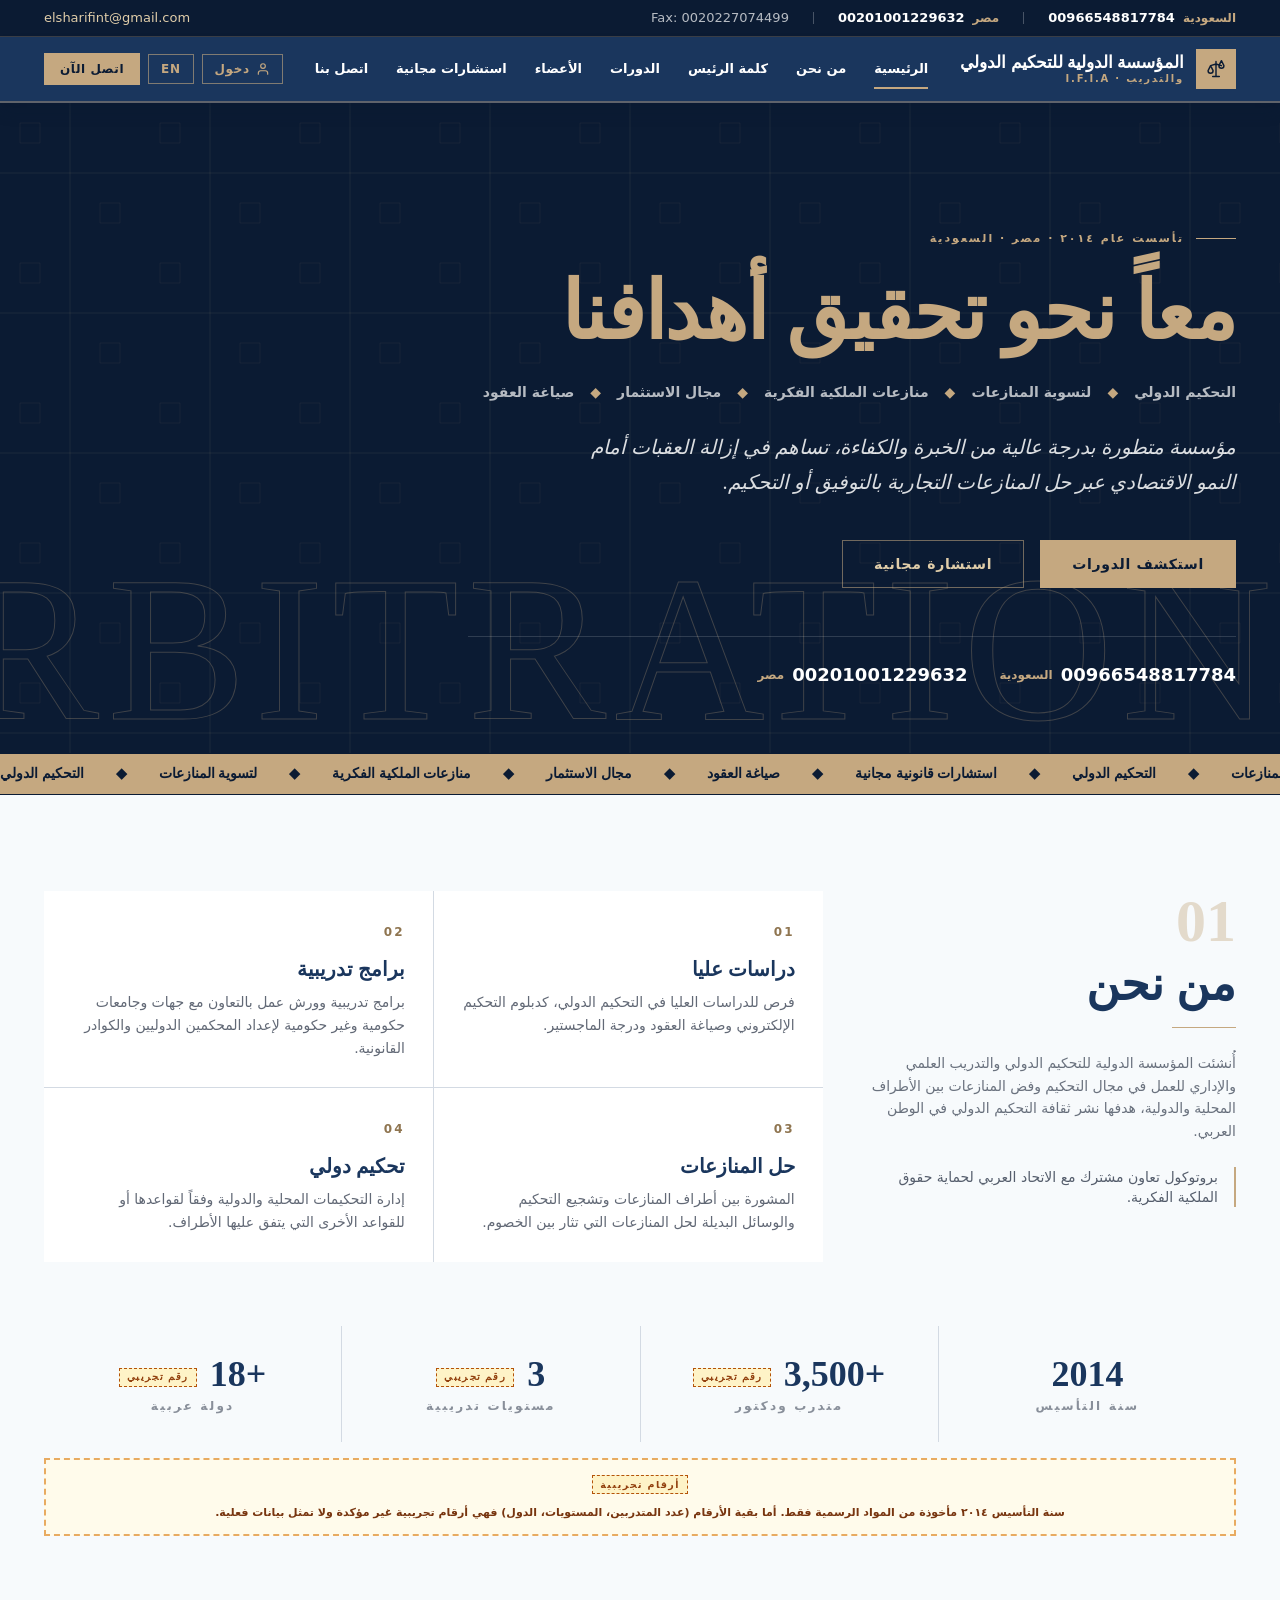
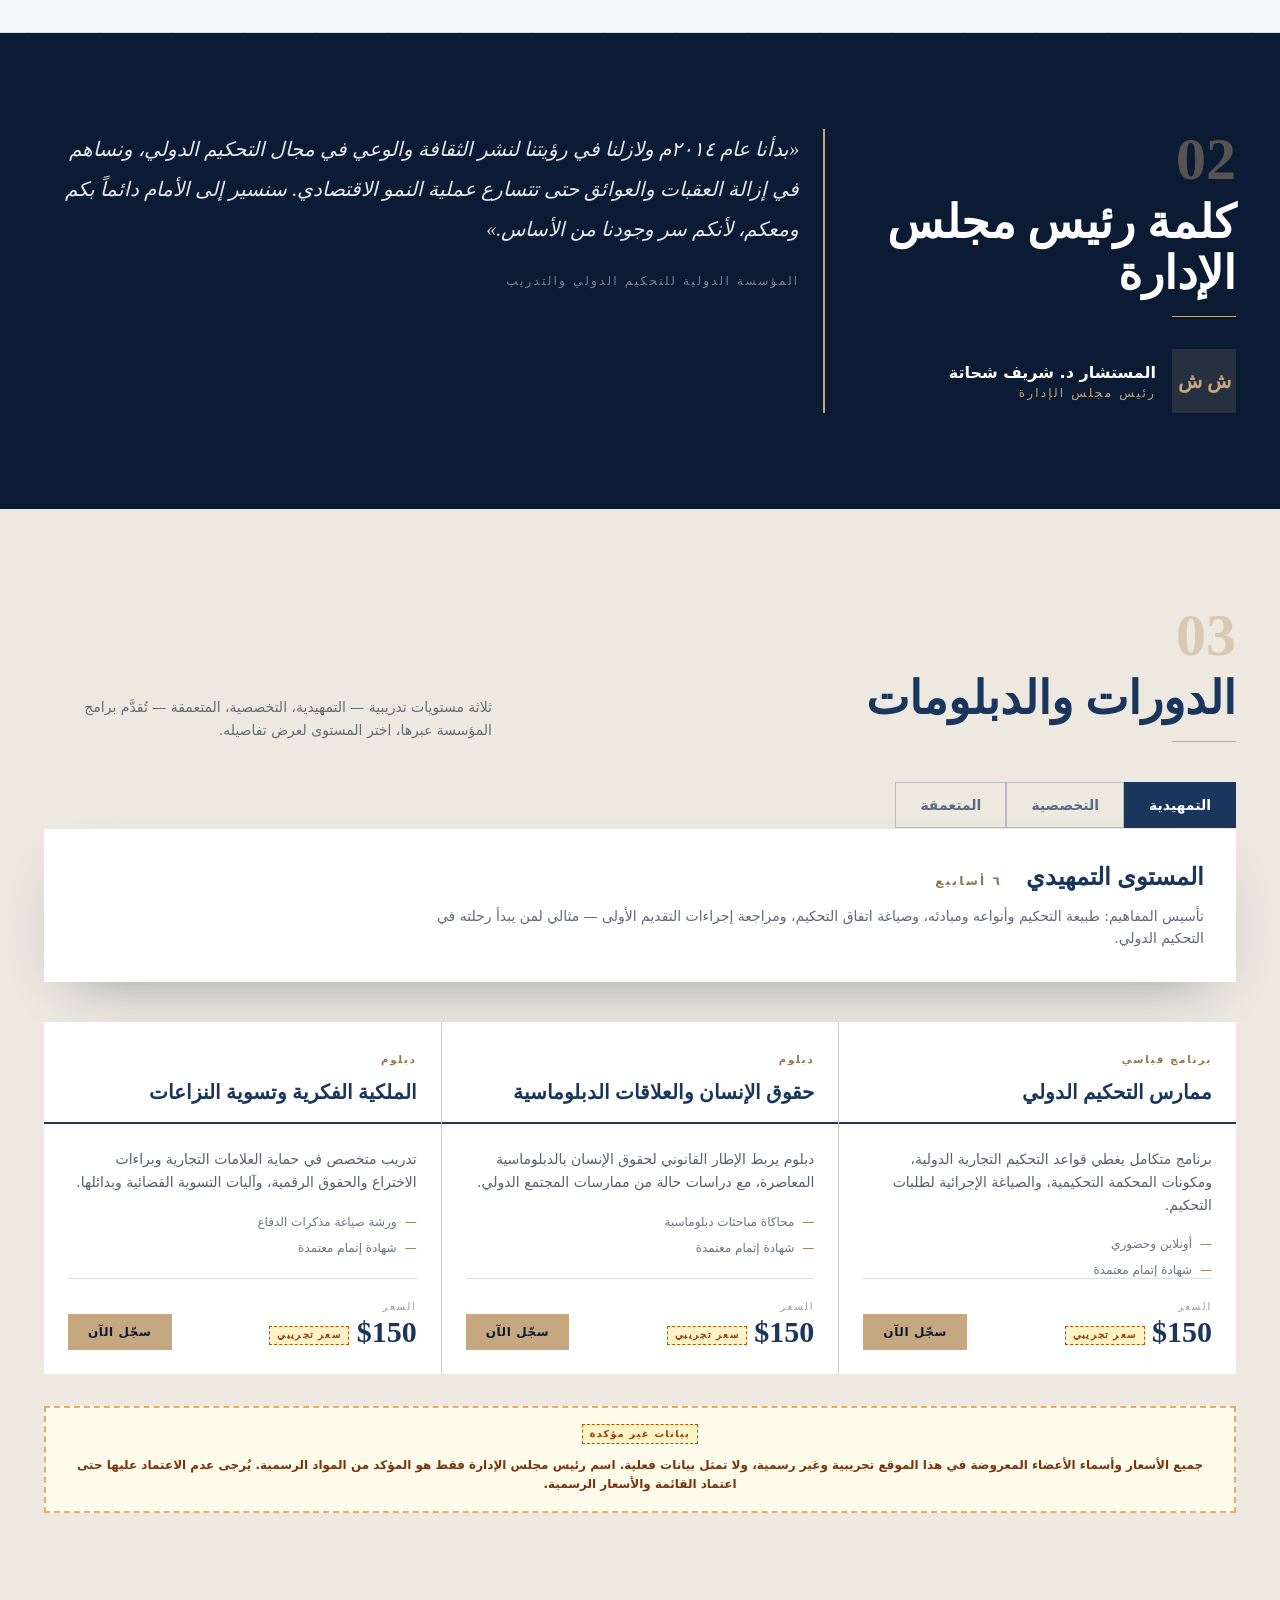
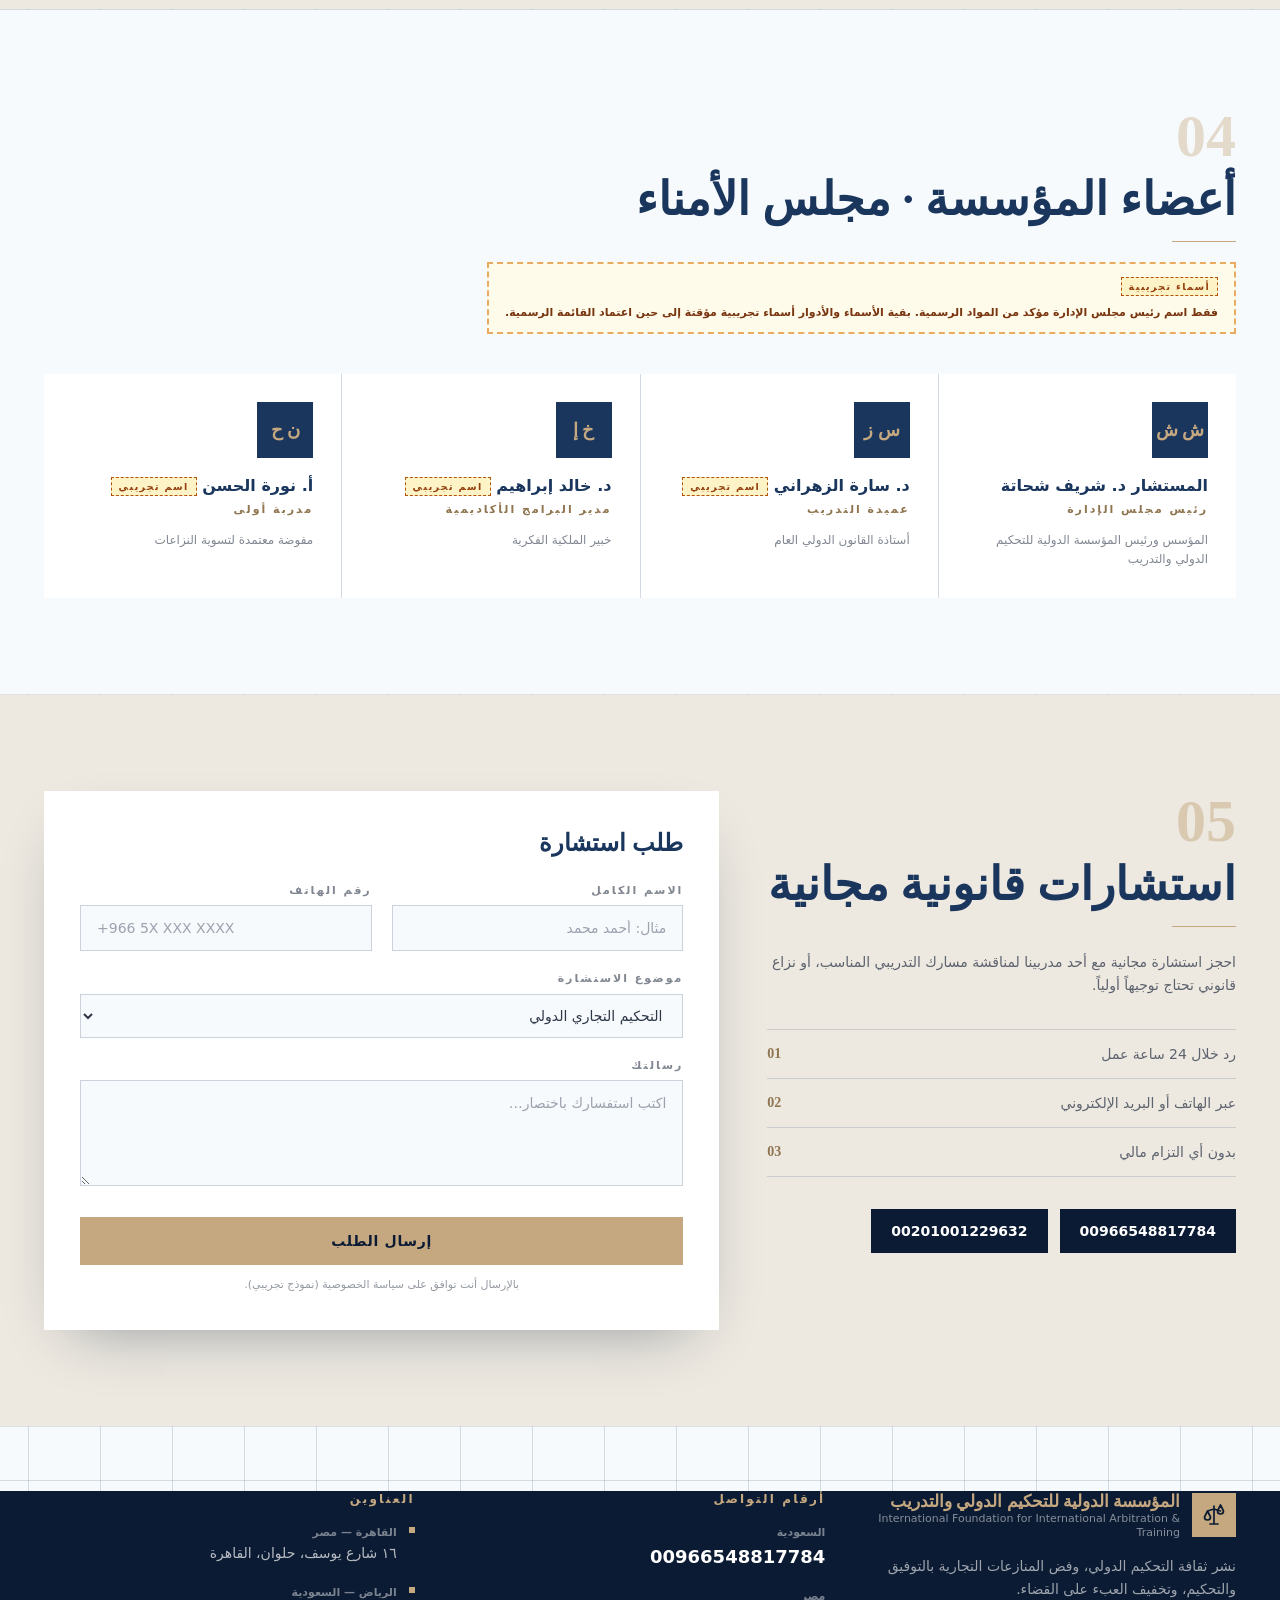
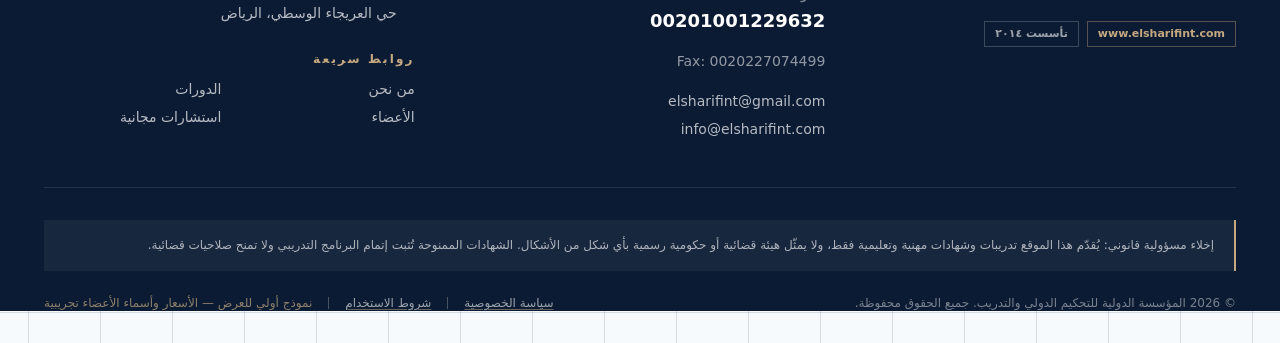
==== commit 4d0bac12: "Add privacy and terms pages, link from footer and consent, merge font CSS into styles.css" ====
--- a/index.html
+++ b/index.html
@@ -48,7 +48,8 @@
 <link rel="apple-touch-icon" href="/og-image.png">
 <link rel="manifest" href="/site.webmanifest">
 
-<link rel="stylesheet" href="/fonts.css">
+<link rel="preload" href="/fonts/amiri-400-normal-arabic.woff2" as="font" type="font/woff2" crossorigin>
+<link rel="preload" href="/fonts/cairo-400-normal-arabic.woff2" as="font" type="font/woff2" crossorigin>
 <link rel="stylesheet" href="/styles.css">
 
 <!-- ══ SEO: JSON-LD structured data ══ -->
@@ -862,7 +863,13 @@
 
     <div class="mt-6 flex flex-col items-center justify-between gap-3 text-xs text-white/45 sm:flex-row">
       <p data-ar="© 2026 المؤسسة الدولية للتحكيم الدولي والتدريب. جميع الحقوق محفوظة." data-en="© 2026 I.F.I.A. All rights reserved.">© 2026 المؤسسة الدولية للتحكيم الدولي والتدريب. جميع الحقوق محفوظة.</p>
-      <p class="text-gold/70" data-ar="نموذج أولي للعرض — الأسعار وأسماء الأعضاء تجريبية" data-en="Demo preview — prices and member names are mock-ups">نموذج أولي للعرض — الأسعار وأسماء الأعضاء تجريبية</p>
+      <div class="flex flex-wrap items-center justify-center gap-x-4 gap-y-2">
+        <a href="/privacy.html" class="text-white/60 underline decoration-gold/50 underline-offset-2 hover:text-gold transition" data-ar="سياسة الخصوصية" data-en="Privacy Policy">سياسة الخصوصية</a>
+        <span class="h-3 w-px bg-white/25"></span>
+        <a href="/terms.html" class="text-white/60 underline decoration-gold/50 underline-offset-2 hover:text-gold transition" data-ar="شروط الاستخدام" data-en="Terms of Use">شروط الاستخدام</a>
+        <span class="h-3 w-px bg-white/25"></span>
+        <p class="text-gold/70" data-ar="نموذج أولي للعرض — الأسعار وأسماء الأعضاء تجريبية" data-en="Demo preview — prices and member names are mock-ups">نموذج أولي للعرض — الأسعار وأسماء الأعضاء تجريبية</p>
+      </div>
     </div>
   </div>
 </footer>
@@ -897,61 +904,72 @@
 
 <!-- ══════════ AUTH MODAL ══════════ -->
 <dialog id="auth-modal" class="w-[92vw] max-w-md bg-white p-0 shadow-panel">
-  <div class="flex items-center justify-between bg-navy-900 px-6 py-4">
+  <div class="flex items-center justify-between border-b-2 border-gold/50 bg-navy-700 px-6 py-4">
     <h3 class="font-display text-xl font-bold text-white" data-ar="حسابك" data-en="Your Account">حسابك</h3>
     <button id="auth-x" type="button" class="grid h-8 w-8 place-items-center border border-white/25 text-white/70 hover:border-gold hover:text-gold" aria-label="Close">✕</button>
   </div>
 
-  <div class="p-6">
+  <div id="auth-body" class="p-6 opacity-60 pointer-events-none" aria-busy="true">
     <div class="grid grid-cols-2 border border-navy-700/20" role="tablist">
       <button type="button" id="tab-signup" class="auth-tab px-4 py-2.5 text-xs font-extrabold tracking-wider uppercase transition bg-transparent text-navy/70" data-ar="حساب جديد" data-en="Register" role="tab" aria-selected="false">حساب جديد</button>
       <button type="button" id="tab-signin" class="auth-tab px-4 py-2.5 text-xs font-extrabold tracking-wider uppercase transition bg-navy-700 text-white" data-ar="تسجيل الدخول" data-en="Sign in" role="tab" aria-selected="true">تسجيل الدخول</button>
     </div>
 
-    <p id="auth-msg" class="mt-4 hidden border px-4 py-3 text-xs font-bold leading-relaxed"></p>
+    <p id="auth-msg" role="status" aria-live="polite" class="mt-4 hidden border px-4 py-3 text-[13px] font-bold leading-relaxed"></p>
+
+    <div id="auth-busy" role="status" aria-live="polite" class="hidden items-center justify-center gap-2 pt-4 text-[13px] font-bold text-navy/70">
+      <svg viewBox="0 0 24 24" class="h-4 w-4 shrink-0 animate-spin" fill="none" stroke="currentColor" stroke-width="2.5" aria-hidden="true"><path d="M12 3a9 9 0 1 0 9 9" stroke-linecap="round"/></svg>
+      <span data-ar="جارٍ التنفيذ…" data-en="Please wait…">جارٍ التنفيذ…</span>
+    </div>
 
     <form id="auth-form" class="mt-5 space-y-3" novalidate>
-      <div id="auth-name-wrap">
+      <div id="auth-name-wrap" class="hidden">
         <input id="auth-name" type="text" autocomplete="name"
-               class="w-full border border-navy-700/20 bg-cloud px-4 py-3 text-sm focus:border-gold"
+               class="w-full border border-navy-700/20 bg-cloud px-4 py-3 text-[15px] focus:border-gold"
                data-ar-ph="الاسم الكامل" data-en-ph="Full name" placeholder="الاسم الكامل">
       </div>
       <input id="auth-email" type="email" required dir="ltr" autocomplete="email"
-             class="bidi w-full border border-navy-700/20 bg-cloud px-4 py-3 text-sm focus:border-gold"
+             class="bidi w-full border border-navy-700/20 bg-cloud px-4 py-3 text-[15px] focus:border-gold"
              data-ar-ph="البريد الإلكتروني" data-en-ph="Email address" placeholder="البريد الإلكتروني">
-      <input id="auth-password" type="password" required minlength="8" dir="ltr" autocomplete="current-password"
-             class="bidi w-full border border-navy-700/20 bg-cloud px-4 py-3 text-sm focus:border-gold"
-             data-ar-ph="كلمة المرور — ٨ أحرف فأكثر" data-en-ph="Password — 8+ characters" placeholder="كلمة المرور — ٨ أحرف فأكثر">
-      <button type="button" id="auth-forgot" class="text-xs font-bold text-navy hover:text-gold-dark" data-ar="نسيت كلمة المرور؟" data-en="Forgot password?">نسيت كلمة المرور؟</button>
+      <div id="auth-password-wrap" class="relative">
+        <input id="auth-password" type="password" required minlength="8" dir="ltr" autocomplete="current-password"
+               class="bidi w-full border border-navy-700/20 bg-cloud px-4 py-3 pe-11 text-[15px] focus:border-gold"
+               data-ar-ph="كلمة المرور — ٨ أحرف فأكثر" data-en-ph="Password — 8+ characters" placeholder="كلمة المرور — ٨ أحرف فأكثر">
+        <button type="button" id="auth-eye" class="absolute end-2 top-1/2 grid h-8 w-8 -translate-y-1/2 place-items-center text-charcoal/55 hover:text-navy" aria-label="Show password" aria-pressed="false">
+          <svg id="eye-show" viewBox="0 0 24 24" class="h-5 w-5" fill="none" stroke="currentColor" stroke-width="1.8" stroke-linecap="round" stroke-linejoin="round" aria-hidden="true"><path d="M1 12s4-8 11-8 11 8 11 8-4 8-11 8-11-8-11-8z"/><circle cx="12" cy="12" r="3"/></svg>
+          <svg id="eye-hide" viewBox="0 0 24 24" class="hidden h-5 w-5" fill="none" stroke="currentColor" stroke-width="1.8" stroke-linecap="round" stroke-linejoin="round" aria-hidden="true"><path d="M17.94 17.94A10.07 10.07 0 0 1 12 20c-7 0-11-8-11-8a18.45 18.45 0 0 1 5.06-5.94M9.9 4.24A9.12 9.12 0 0 1 12 4c7 0 11 8 11 8a18.5 18.5 0 0 1-2.16 3.19"/><path d="M1 1l22 22"/></svg>
+        </button>
+      </div>
+      <button type="button" id="auth-forgot" class="text-[13px] font-bold text-navy hover:text-gold-dark" data-ar="نسيت كلمة المرور؟" data-en="Forgot password?">نسيت كلمة المرور؟</button>
 
       <div class="pt-1">
-        <button type="submit" id="auth-submit-signup" class="btn-gold w-full px-5 py-3 text-xs font-extrabold tracking-wider uppercase" data-ar="إنشاء الحساب" data-en="Create Account">إنشاء الحساب</button>
+        <button type="submit" id="auth-submit-signup" class="btn-gold hidden w-full px-5 py-3 text-xs font-extrabold tracking-wider uppercase" data-ar="إنشاء الحساب" data-en="Create Account">إنشاء الحساب</button>
         <button type="submit" id="auth-submit-signin" class="btn-gold w-full px-5 py-3 text-xs font-extrabold tracking-wider uppercase" data-ar="تسجيل الدخول" data-en="Sign In">تسجيل الدخول</button>
-        <button type="submit" id="auth-submit-forgot" class="btn-gold w-full px-5 py-3 text-xs font-extrabold tracking-wider uppercase" data-ar="إرسال رابط الاستعادة" data-en="Send Reset Link">إرسال رابط الاستعادة</button>
-      </div>
-
-      <div id="auth-hint-to-signin" class="pt-2 text-center text-xs text-charcoal/70">
+        <button type="submit" id="auth-submit-forgot" class="btn-gold hidden w-full px-5 py-3 text-xs font-extrabold tracking-wider uppercase" data-ar="إرسال رابط الاستعادة" data-en="Send Reset Link">إرسال رابط الاستعادة</button>
+      </div>
+
+      <div id="auth-hint-to-signin" class="hidden pt-2 text-center text-[13px] text-charcoal/75">
         <span data-ar="لديك حساب بالفعل؟" data-en="Already have an account?">لديك حساب بالفعل؟</span>
         <button type="button" id="go-signin" class="font-extrabold text-navy hover:text-gold-dark" data-ar="تسجيل الدخول" data-en="Sign in">تسجيل الدخول</button>
       </div>
-      <div id="auth-hint-to-signup" class="pt-2 text-center text-xs text-charcoal/70">
+      <div id="auth-hint-to-signup" class="pt-2 text-center text-[13px] text-charcoal/75">
         <span data-ar="ليس لديك حساب؟" data-en="No account yet?">ليس لديك حساب؟</span>
         <button type="button" id="go-signup" class="font-extrabold text-navy hover:text-gold-dark" data-ar="أنشئ حساباً" data-en="Create one">أنشئ حساباً</button>
       </div>
     </form>
 
-    <div id="auth-hint-back" class="pt-3 text-center">
-      <button type="button" id="go-back" class="text-xs font-bold text-navy hover:text-gold-dark" data-ar="العودة إلى تسجيل الدخول" data-en="Back to sign in">العودة إلى تسجيل الدخول</button>
-    </div>
-
-    <div id="auth-resend" class="pt-3 text-center">
-      <button type="button" id="btn-resend" class="text-xs font-bold text-navy hover:text-gold-dark" data-ar="إعادة إرسال رابط التأكيد" data-en="Resend confirmation email">إعادة إرسال رابط التأكيد</button>
+    <div id="auth-hint-back" class="hidden pt-3 text-center">
+      <button type="button" id="go-back" class="text-[13px] font-bold text-navy hover:text-gold-dark" data-ar="العودة إلى تسجيل الدخول" data-en="Back to sign in">العودة إلى تسجيل الدخول</button>
+    </div>
+
+    <div id="auth-resend" class="hidden pt-3 text-center">
+      <button type="button" id="btn-resend" class="text-[13px] font-bold text-navy hover:text-gold-dark" data-ar="إعادة إرسال رابط التأكيد" data-en="Resend confirmation email">إعادة إرسال رابط التأكيد</button>
     </div>
 
     <div id="auth-social">
-      <div class="my-5 flex items-center gap-3">
+      <div id="auth-or" class="my-5 flex items-center gap-3">
         <span class="h-px flex-1 bg-[var(--hairline)]"></span>
-        <span class="text-[10px] font-extrabold tracking-wider2 text-charcoal/55 uppercase" data-ar="أو" data-en="or">أو</span>
+        <span class="text-[11px] font-extrabold tracking-wider2 text-charcoal/65 uppercase" data-ar="أو" data-en="or">أو</span>
         <span class="h-px flex-1 bg-[var(--hairline)]"></span>
       </div>
       <div class="grid gap-3">
@@ -959,23 +977,21 @@
           <svg viewBox="0 0 18 18" class="h-4 w-4 shrink-0" aria-hidden="true"><path fill="#4285F4" d="M17.64 9.2c0-.64-.06-1.25-.16-1.84H9v3.48h4.84a4.14 4.14 0 0 1-1.8 2.72v2.26h2.92c1.7-1.57 2.68-3.88 2.68-6.62Z"/><path fill="#34A853" d="M9 18c2.43 0 4.47-.8 5.96-2.18l-2.92-2.26c-.8.54-1.84.86-3.04.86-2.34 0-4.32-1.58-5.03-3.7H.96v2.33A9 9 0 0 0 9 18Z"/><path fill="#FBBC05" d="M3.97 10.72a5.41 5.41 0 0 1 0-3.44V4.95H.96a9 9 0 0 0 0 8.1l3.01-2.33Z"/><path fill="#EA4335" d="M9 3.58c1.32 0 2.5.45 3.44 1.35l2.58-2.58C13.46.9 11.43 0 9 0A9 9 0 0 0 .96 4.95l3.01 2.33C4.68 5.16 6.66 3.58 9 3.58Z"/></svg>
           <span data-ar="المتابعة عبر Google" data-en="Continue with Google">المتابعة عبر Google</span>
         </button>
-        <button type="button" id="btn-microsoft" class="flex w-full items-center justify-center gap-3 border border-navy-700/25 px-5 py-3 text-xs font-extrabold tracking-wider uppercase text-charcoal transition hover:border-gold hover:bg-cloud">
-          <svg viewBox="0 0 21 21" class="h-4 w-4 shrink-0" aria-hidden="true"><rect x="1" y="1" width="9" height="9" fill="#F25022"/><rect x="11" y="1" width="9" height="9" fill="#7FBA00"/><rect x="1" y="11" width="9" height="9" fill="#00A4EF"/><rect x="11" y="11" width="9" height="9" fill="#FFB900"/></svg>
-          <span data-ar="المتابعة عبر Microsoft" data-en="Continue with Microsoft">المتابعة عبر Microsoft</span>
-        </button>
-      </div>
-      <p class="mt-5 text-[11px] leading-relaxed text-charcoal/55"
-         data-ar="بإنشائك حساباً فأنت توافق على معالجة بياناتك لغرض تقديم خدمات الحساب فقط."
-         data-en="By creating an account you agree to your data being processed for the sole purpose of providing account services.">
-        بإنشائك حساباً فأنت توافق على معالجة بياناتك لغرض تقديم خدمات الحساب فقط.
-      </p>
-    </div>
+      </div>
+    </div>
+    <p id="auth-consent" class="hidden mt-5 text-xs leading-relaxed text-charcoal/70">
+      <span data-ar="بإنشائك حساباً فأنت توافق على معالجة بياناتك لغرض تقديم خدمات الحساب، وعلى" data-en="By creating an account you agree to your data being processed for the sole purpose of providing account services, and to the">بإنشائك حساباً فأنت توافق على معالجة بياناتك لغرض تقديم خدمات الحساب، وعلى</span>
+      <a href="/terms.html" class="font-bold text-navy-700 underline decoration-gold underline-offset-2 hover:text-gold transition" data-ar="شروط الاستخدام" data-en="Terms of Use">شروط الاستخدام</a>
+      <span data-ar="و" data-en="and">و</span>
+      <a href="/privacy.html" class="font-bold text-navy-700 underline decoration-gold underline-offset-2 hover:text-gold transition" data-ar="سياسة الخصوصية" data-en="Privacy Policy">سياسة الخصوصية</a>
+      <span data-ar="." data-en=".">.</span>
+    </p>
   </div>
 </dialog>
 
 <!-- ══════════ ACCOUNT MODAL ══════════ -->
 <dialog id="account-modal" class="w-[92vw] max-w-sm bg-white p-0 shadow-panel">
-  <div class="flex items-center justify-between bg-navy-900 px-6 py-4">
+  <div class="flex items-center justify-between border-b-2 border-gold/50 bg-navy-700 px-6 py-4">
     <h3 class="font-display text-xl font-bold text-white" data-ar="حسابي" data-en="My Account">حسابي</h3>
     <button id="account-x" type="button" class="grid h-8 w-8 place-items-center border border-white/25 text-white/70 hover:border-gold hover:text-gold" aria-label="Close">✕</button>
   </div>
@@ -984,7 +1000,7 @@
       <span id="account-avatar" class="grid h-14 w-14 shrink-0 place-items-center bg-gold font-display text-lg font-bold text-navy-900"></span>
       <span class="min-w-0">
         <span id="account-name" class="block truncate font-bold text-navy"></span>
-        <span id="account-email" class="block truncate text-xs text-charcoal/70" dir="ltr"></span>
+        <span id="account-email" class="block truncate text-[13px] text-charcoal/75" dir="ltr"></span>
       </span>
     </div>
     <div class="mt-6 grid gap-3">
--- a/styles.css
+++ b/styles.css
@@ -1 +1 @@
-*,:after,:before{--tw-border-spacing-x:0;--tw-border-spacing-y:0;--tw-translate-x:0;--tw-translate-y:0;--tw-rotate:0;--tw-skew-x:0;--tw-skew-y:0;--tw-scale-x:1;--tw-scale-y:1;--tw-pan-x: ;--tw-pan-y: ;--tw-pinch-zoom: ;--tw-scroll-snap-strictness:proximity;--tw-gradient-from-position: ;--tw-gradient-via-position: ;--tw-gradient-to-position: ;--tw-ordinal: ;--tw-slashed-zero: ;--tw-numeric-figure: ;--tw-numeric-spacing: ;--tw-numeric-fraction: ;--tw-ring-inset: ;--tw-ring-offset-width:0px;--tw-ring-offset-color:#fff;--tw-ring-color:rgba(59,130,246,.5);--tw-ring-offset-shadow:0 0 #0000;--tw-ring-shadow:0 0 #0000;--tw-shadow:0 0 #0000;--tw-shadow-colored:0 0 #0000;--tw-blur: ;--tw-brightness: ;--tw-contrast: ;--tw-grayscale: ;--tw-hue-rotate: ;--tw-invert: ;--tw-saturate: ;--tw-sepia: ;--tw-drop-shadow: ;--tw-backdrop-blur: ;--tw-backdrop-brightness: ;--tw-backdrop-contrast: ;--tw-backdrop-grayscale: ;--tw-backdrop-hue-rotate: ;--tw-backdrop-invert: ;--tw-backdrop-opacity: ;--tw-backdrop-saturate: ;--tw-backdrop-sepia: ;--tw-contain-size: ;--tw-contain-layout: ;--tw-contain-paint: ;--tw-contain-style: }::backdrop{--tw-border-spacing-x:0;--tw-border-spacing-y:0;--tw-translate-x:0;--tw-translate-y:0;--tw-rotate:0;--tw-skew-x:0;--tw-skew-y:0;--tw-scale-x:1;--tw-scale-y:1;--tw-pan-x: ;--tw-pan-y: ;--tw-pinch-zoom: ;--tw-scroll-snap-strictness:proximity;--tw-gradient-from-position: ;--tw-gradient-via-position: ;--tw-gradient-to-position: ;--tw-ordinal: ;--tw-slashed-zero: ;--tw-numeric-figure: ;--tw-numeric-spacing: ;--tw-numeric-fraction: ;--tw-ring-inset: ;--tw-ring-offset-width:0px;--tw-ring-offset-color:#fff;--tw-ring-color:rgba(59,130,246,.5);--tw-ring-offset-shadow:0 0 #0000;--tw-ring-shadow:0 0 #0000;--tw-shadow:0 0 #0000;--tw-shadow-colored:0 0 #0000;--tw-blur: ;--tw-brightness: ;--tw-contrast: ;--tw-grayscale: ;--tw-hue-rotate: ;--tw-invert: ;--tw-saturate: ;--tw-sepia: ;--tw-drop-shadow: ;--tw-backdrop-blur: ;--tw-backdrop-brightness: ;--tw-backdrop-contrast: ;--tw-backdrop-grayscale: ;--tw-backdrop-hue-rotate: ;--tw-backdrop-invert: ;--tw-backdrop-opacity: ;--tw-backdrop-saturate: ;--tw-backdrop-sepia: ;--tw-contain-size: ;--tw-contain-layout: ;--tw-contain-paint: ;--tw-contain-style: }/*! tailwindcss v3.4.17 | MIT License | https://tailwindcss.com*/*,:after,:before{border:0 solid #e5e7eb;box-sizing:border-box}:after,:before{--tw-content:""}:host,html{line-height:1.5;-webkit-text-size-adjust:100%;font-family:ui-sans-serif,system-ui,sans-serif,Apple Color Emoji,Segoe UI Emoji,Segoe UI Symbol,Noto Color Emoji;font-feature-settings:normal;font-variation-settings:normal;-moz-tab-size:4;-o-tab-size:4;tab-size:4;-webkit-tap-highlight-color:transparent}body{line-height:inherit;margin:0}hr{border-top-width:1px;color:inherit;height:0}abbr:where([title]){-webkit-text-decoration:underline dotted;text-decoration:underline dotted}h1,h2,h3,h4,h5,h6{font-size:inherit;font-weight:inherit}a{color:inherit;text-decoration:inherit}b,strong{font-weight:bolder}code,kbd,pre,samp{font-family:ui-monospace,SFMono-Regular,Menlo,Monaco,Consolas,Liberation Mono,Courier New,monospace;font-feature-settings:normal;font-size:1em;font-variation-settings:normal}small{font-size:80%}sub,sup{font-size:75%;line-height:0;position:relative;vertical-align:baseline}sub{bottom:-.25em}sup{top:-.5em}table{border-collapse:collapse;border-color:inherit;text-indent:0}button,input,optgroup,select,textarea{color:inherit;font-family:inherit;font-feature-settings:inherit;font-size:100%;font-variation-settings:inherit;font-weight:inherit;letter-spacing:inherit;line-height:inherit;margin:0;padding:0}button,select{text-transform:none}button,input:where([type=button]),input:where([type=reset]),input:where([type=submit]){-webkit-appearance:button;background-color:transparent;background-image:none}:-moz-focusring{outline:auto}:-moz-ui-invalid{box-shadow:none}progress{vertical-align:baseline}::-webkit-inner-spin-button,::-webkit-outer-spin-button{height:auto}[type=search]{-webkit-appearance:textfield;outline-offset:-2px}::-webkit-search-decoration{-webkit-appearance:none}::-webkit-file-upload-button{-webkit-appearance:button;font:inherit}summary{display:list-item}blockquote,dd,dl,figure,h1,h2,h3,h4,h5,h6,hr,p,pre{margin:0}fieldset{margin:0}fieldset,legend{padding:0}menu,ol,ul{list-style:none;margin:0;padding:0}dialog{padding:0}textarea{resize:vertical}input::-moz-placeholder,textarea::-moz-placeholder{color:#9ca3af;opacity:1}input::placeholder,textarea::placeholder{color:#9ca3af;opacity:1}[role=button],button{cursor:pointer}:disabled{cursor:default}audio,canvas,embed,iframe,img,object,svg,video{display:block;vertical-align:middle}img,video{height:auto;max-width:100%}[hidden]:where(:not([hidden=until-found])){display:none}.pointer-events-none{pointer-events:none}.visible{visibility:visible}.fixed{position:fixed}.absolute{position:absolute}.relative{position:relative}.sticky{position:sticky}.bottom-0{bottom:0}.bottom-6{bottom:1.5rem}.left-1\/2{left:50%}.start-0{inset-inline-start:0}.top-0{top:0}.z-50{z-index:50}.z-\[60\]{z-index:60}.mx-auto{margin-left:auto;margin-right:auto}.my-5{margin-bottom:1.25rem;margin-top:1.25rem}.mb-1\.5{margin-bottom:.375rem}.mb-2{margin-bottom:.5rem}.mt-1{margin-top:.25rem}.mt-1\.5{margin-top:.375rem}.mt-10{margin-top:2.5rem}.mt-12{margin-top:3rem}.mt-16{margin-top:4rem}.mt-2{margin-top:.5rem}.mt-3{margin-top:.75rem}.mt-4{margin-top:1rem}.mt-5{margin-top:1.25rem}.mt-6{margin-top:1.5rem}.mt-7{margin-top:1.75rem}.mt-8{margin-top:2rem}.mt-auto{margin-top:auto}.mt-px{margin-top:1px}.block{display:block}.inline-block{display:inline-block}.inline{display:inline}.flex{display:flex}.grid{display:grid}.hidden{display:none}.h-1\.5{height:.375rem}.h-10{height:2.5rem}.h-11{height:2.75rem}.h-14{height:3.5rem}.h-16{height:4rem}.h-3{height:.75rem}.h-3\.5{height:.875rem}.h-4{height:1rem}.h-5{height:1.25rem}.h-6{height:1.5rem}.h-8{height:2rem}.h-px{height:1px}.w-1\.5{width:.375rem}.w-10{width:2.5rem}.w-11{width:2.75rem}.w-14{width:3.5rem}.w-16{width:4rem}.w-3\.5{width:.875rem}.w-4{width:1rem}.w-5{width:1.25rem}.w-6{width:1.5rem}.w-8{width:2rem}.w-\[92vw\]{width:92vw}.w-full{width:100%}.w-px{width:1px}.min-w-0{min-width:0}.max-w-2xl{max-width:42rem}.max-w-3xl{max-width:48rem}.max-w-\[1240px\]{max-width:1240px}.max-w-\[92px\]{max-width:92px}.max-w-md{max-width:28rem}.max-w-sm{max-width:24rem}.flex-1{flex:1 1 0%}.shrink-0{flex-shrink:0}.-translate-x-1\/2{--tw-translate-x:-50%}.-translate-x-1\/2,.translate-y-4{transform:translate(var(--tw-translate-x),var(--tw-translate-y)) rotate(var(--tw-rotate)) skewX(var(--tw-skew-x)) skewY(var(--tw-skew-y)) scaleX(var(--tw-scale-x)) scaleY(var(--tw-scale-y))}.translate-y-4{--tw-translate-y:1rem}.select-none{-webkit-user-select:none;-moz-user-select:none;user-select:none}.grid-cols-2{grid-template-columns:repeat(2,minmax(0,1fr))}.flex-col{flex-direction:column}.flex-wrap{flex-wrap:wrap}.place-items-center{place-items:center}.items-end{align-items:flex-end}.items-center{align-items:center}.items-baseline{align-items:baseline}.justify-center{justify-content:center}.justify-between{justify-content:space-between}.gap-1{gap:.25rem}.gap-1\.5{gap:.375rem}.gap-10{gap:2.5rem}.gap-12{gap:3rem}.gap-2{gap:.5rem}.gap-3{gap:.75rem}.gap-4{gap:1rem}.gap-5{gap:1.25rem}.gap-6{gap:1.5rem}.gap-7{gap:1.75rem}.gap-8{gap:2rem}.gap-px{gap:1px}.gap-x-4{-moz-column-gap:1rem;column-gap:1rem}.gap-x-6{-moz-column-gap:1.5rem;column-gap:1.5rem}.gap-x-8{-moz-column-gap:2rem;column-gap:2rem}.gap-y-1{row-gap:.25rem}.gap-y-2{row-gap:.5rem}.gap-y-3{row-gap:.75rem}.space-y-2>:not([hidden])~:not([hidden]){--tw-space-y-reverse:0;margin-bottom:calc(.5rem*var(--tw-space-y-reverse));margin-top:calc(.5rem*(1 - var(--tw-space-y-reverse)))}.space-y-2\.5>:not([hidden])~:not([hidden]){--tw-space-y-reverse:0;margin-bottom:calc(.625rem*var(--tw-space-y-reverse));margin-top:calc(.625rem*(1 - var(--tw-space-y-reverse)))}.space-y-3>:not([hidden])~:not([hidden]){--tw-space-y-reverse:0;margin-bottom:calc(.75rem*var(--tw-space-y-reverse));margin-top:calc(.75rem*(1 - var(--tw-space-y-reverse)))}.space-y-4>:not([hidden])~:not([hidden]){--tw-space-y-reverse:0;margin-bottom:calc(1rem*var(--tw-space-y-reverse));margin-top:calc(1rem*(1 - var(--tw-space-y-reverse)))}.space-y-5>:not([hidden])~:not([hidden]){--tw-space-y-reverse:0;margin-bottom:calc(1.25rem*var(--tw-space-y-reverse));margin-top:calc(1.25rem*(1 - var(--tw-space-y-reverse)))}.divide-y>:not([hidden])~:not([hidden]){--tw-divide-y-reverse:0;border-bottom-width:calc(1px*var(--tw-divide-y-reverse));border-top-width:calc(1px*(1 - var(--tw-divide-y-reverse)))}.divide-\[var\(--hairline\)\]>:not([hidden])~:not([hidden]){border-color:var(--hairline)}.overflow-hidden,.truncate{overflow:hidden}.truncate{text-overflow:ellipsis}.truncate,.whitespace-nowrap{white-space:nowrap}.border{border-width:1px}.border-2{border-width:2px}.border-y{border-top-width:1px}.border-b,.border-y{border-bottom-width:1px}.border-b-2{border-bottom-width:2px}.border-s-2{border-inline-start-width:2px}.border-t{border-top-width:1px}.border-dashed{border-style:dashed}.border-\[var\(--hairline\)\]{border-color:var(--hairline)}.border-amber-600\/60{border-color:rgba(217,119,6,.6)}.border-gold{--tw-border-opacity:1;border-color:rgb(197 168 128/var(--tw-border-opacity,1))}.border-gold\/25{border-color:hsla(35,37%,64%,.25)}.border-gold\/40{border-color:hsla(35,37%,64%,.4)}.border-gold\/60{border-color:hsla(35,37%,64%,.6)}.border-navy-700{--tw-border-opacity:1;border-color:rgb(26 54 93/var(--tw-border-opacity,1))}.border-navy-700\/20{border-color:rgba(26,54,93,.2)}.border-navy-700\/25{border-color:rgba(26,54,93,.25)}.border-navy-900{--tw-border-opacity:1;border-color:rgb(11 27 51/var(--tw-border-opacity,1))}.border-navy-900\/10{border-color:rgba(11,27,51,.1)}.border-red-300{--tw-border-opacity:1;border-color:rgb(252 165 165/var(--tw-border-opacity,1))}.border-white\/10{border-color:hsla(0,0%,100%,.1)}.border-white\/15{border-color:hsla(0,0%,100%,.15)}.border-white\/20{border-color:hsla(0,0%,100%,.2)}.border-white\/25{border-color:hsla(0,0%,100%,.25)}.bg-\[var\(--hairline\)\]{background-color:var(--hairline)}.bg-amber-50{--tw-bg-opacity:1;background-color:rgb(255 251 235/var(--tw-bg-opacity,1))}.bg-bone{--tw-bg-opacity:1;background-color:rgb(237 233 225/var(--tw-bg-opacity,1))}.bg-cloud{--tw-bg-opacity:1;background-color:rgb(247 250 252/var(--tw-bg-opacity,1))}.bg-gold{--tw-bg-opacity:1;background-color:rgb(197 168 128/var(--tw-bg-opacity,1))}.bg-gold-tint{--tw-bg-opacity:1;background-color:rgb(243 235 221/var(--tw-bg-opacity,1))}.bg-gold\/15{background-color:hsla(35,37%,64%,.15)}.bg-navy-700{--tw-bg-opacity:1;background-color:rgb(26 54 93/var(--tw-bg-opacity,1))}.bg-navy-900{--tw-bg-opacity:1;background-color:rgb(11 27 51/var(--tw-bg-opacity,1))}.bg-red-50{--tw-bg-opacity:1;background-color:rgb(254 242 242/var(--tw-bg-opacity,1))}.bg-transparent{background-color:transparent}.bg-white{--tw-bg-opacity:1;background-color:rgb(255 255 255/var(--tw-bg-opacity,1))}.bg-white\/25{background-color:hsla(0,0%,100%,.25)}.bg-white\/5{background-color:hsla(0,0%,100%,.05)}.p-0{padding:0}.p-6{padding:1.5rem}.p-7{padding:1.75rem}.px-2\.5{padding-left:.625rem;padding-right:.625rem}.px-3{padding-left:.75rem;padding-right:.75rem}.px-4{padding-left:1rem;padding-right:1rem}.px-5{padding-left:1.25rem;padding-right:1.25rem}.px-6{padding-left:1.5rem;padding-right:1.5rem}.px-8{padding-left:2rem;padding-right:2rem}.py-1{padding-bottom:.25rem;padding-top:.25rem}.py-1\.5{padding-bottom:.375rem;padding-top:.375rem}.py-2{padding-bottom:.5rem;padding-top:.5rem}.py-2\.5{padding-bottom:.625rem;padding-top:.625rem}.py-20{padding-bottom:5rem;padding-top:5rem}.py-3{padding-bottom:.75rem;padding-top:.75rem}.py-3\.5{padding-bottom:.875rem;padding-top:.875rem}.py-4{padding-bottom:1rem;padding-top:1rem}.py-7{padding-bottom:1.75rem;padding-top:1.75rem}.pb-12{padding-bottom:3rem}.pb-16{padding-bottom:4rem}.pb-4{padding-bottom:1rem}.pb-8{padding-bottom:2rem}.pe-8{padding-inline-end:2rem}.ps-4{padding-inline-start:1rem}.ps-6{padding-inline-start:1.5rem}.pt-1{padding-top:.25rem}.pt-16{padding-top:4rem}.pt-2{padding-top:.5rem}.pt-20{padding-top:5rem}.pt-3{padding-top:.75rem}.pt-4{padding-top:1rem}.pt-5{padding-top:1.25rem}.pt-6{padding-top:1.5rem}.text-center{text-align:center}.text-start{text-align:start}.align-middle{vertical-align:middle}.font-body{font-family:Cairo,system-ui,sans-serif}.font-display{font-family:Amiri,Georgia,serif}.text-2xl{font-size:1.5rem;line-height:2rem}.text-3xl{font-size:1.875rem;line-height:2.25rem}.text-4xl{font-size:2.25rem;line-height:2.5rem}.text-6xl{font-size:3.75rem;line-height:1}.text-\[10px\]{font-size:10px}.text-\[11px\]{font-size:11px}.text-\[12px\]{font-size:12px}.text-\[13px\]{font-size:13px}.text-\[13rem\]{font-size:13rem}.text-\[17px\]{font-size:17px}.text-display{font-size:clamp(2.75rem,7vw,5rem);letter-spacing:-.015em;line-height:1.04}.text-lead{font-size:clamp(1.05rem,1.6vw,1.25rem);line-height:1.75}.text-lg{font-size:1.125rem;line-height:1.75rem}.text-sm{font-size:.875rem;line-height:1.25rem}.text-title{font-size:clamp(1.85rem,3.6vw,2.9rem);line-height:1.12}.text-xl{font-size:1.25rem;line-height:1.75rem}.text-xs{font-size:.75rem;line-height:1rem}.font-bold{font-weight:700}.font-extrabold{font-weight:800}.font-medium{font-weight:500}.uppercase{text-transform:uppercase}.italic{font-style:italic}.leading-loose{line-height:2}.leading-none{line-height:1}.leading-relaxed{line-height:1.625}.leading-tight{line-height:1.25}.tracking-wider{letter-spacing:.05em}.tracking-wider2{letter-spacing:.18em}.text-amber-900{--tw-text-opacity:1;color:rgb(120 53 15/var(--tw-text-opacity,1))}.text-charcoal{--tw-text-opacity:1;color:rgb(45 55 72/var(--tw-text-opacity,1))}.text-charcoal\/50{color:rgba(45,55,72,.5)}.text-charcoal\/55{color:rgba(45,55,72,.55)}.text-charcoal\/60{color:rgba(45,55,72,.6)}.text-charcoal\/70{color:rgba(45,55,72,.7)}.text-charcoal\/75{color:rgba(45,55,72,.75)}.text-charcoal\/80{color:rgba(45,55,72,.8)}.text-gold{--tw-text-opacity:1;color:rgb(197 168 128/var(--tw-text-opacity,1))}.text-gold-dark{--tw-text-opacity:1;color:rgb(143 117 80/var(--tw-text-opacity,1))}.text-gold-light{--tw-text-opacity:1;color:rgb(224 205 169/var(--tw-text-opacity,1))}.text-gold\/40{color:hsla(35,37%,64%,.4)}.text-gold\/50{color:hsla(35,37%,64%,.5)}.text-gold\/70{color:hsla(35,37%,64%,.7)}.text-navy{--tw-text-opacity:1;color:rgb(26 54 93/var(--tw-text-opacity,1))}.text-navy-900{--tw-text-opacity:1;color:rgb(11 27 51/var(--tw-text-opacity,1))}.text-navy\/70{color:rgba(26,54,93,.7)}.text-red-700{--tw-text-opacity:1;color:rgb(185 28 28/var(--tw-text-opacity,1))}.text-white{--tw-text-opacity:1;color:rgb(255 255 255/var(--tw-text-opacity,1))}.text-white\/45{color:hsla(0,0%,100%,.45)}.text-white\/50{color:hsla(0,0%,100%,.5)}.text-white\/55{color:hsla(0,0%,100%,.55)}.text-white\/60{color:hsla(0,0%,100%,.6)}.text-white\/65{color:hsla(0,0%,100%,.65)}.text-white\/70{color:hsla(0,0%,100%,.7)}.text-white\/75{color:hsla(0,0%,100%,.75)}.text-white\/85{color:hsla(0,0%,100%,.85)}.text-white\/90{color:hsla(0,0%,100%,.9)}.antialiased{-webkit-font-smoothing:antialiased;-moz-osx-font-smoothing:grayscale}.opacity-0{opacity:0}.opacity-100{opacity:1}.opacity-60{opacity:.6}.shadow-lg{--tw-shadow:0 10px 15px -3px rgba(0,0,0,.1),0 4px 6px -4px rgba(0,0,0,.1);--tw-shadow-colored:0 10px 15px -3px var(--tw-shadow-color),0 4px 6px -4px var(--tw-shadow-color)}.shadow-lg,.shadow-panel{box-shadow:var(--tw-ring-offset-shadow,0 0 #0000),var(--tw-ring-shadow,0 0 #0000),var(--tw-shadow)}.shadow-panel{--tw-shadow:0 24px 60px -30px rgba(11,27,51,.45);--tw-shadow-colored:0 24px 60px -30px var(--tw-shadow-color)}.shadow-navy-900\/30{--tw-shadow-color:rgba(11,27,51,.3);--tw-shadow:var(--tw-shadow-colored)}.transition{transition-duration:.15s;transition-property:color,background-color,border-color,text-decoration-color,fill,stroke,opacity,box-shadow,transform,filter,-webkit-backdrop-filter;transition-property:color,background-color,border-color,text-decoration-color,fill,stroke,opacity,box-shadow,transform,filter,backdrop-filter;transition-property:color,background-color,border-color,text-decoration-color,fill,stroke,opacity,box-shadow,transform,filter,backdrop-filter,-webkit-backdrop-filter;transition-timing-function:cubic-bezier(.4,0,.2,1)}.transition-all{transition-duration:.15s;transition-property:all;transition-timing-function:cubic-bezier(.4,0,.2,1)}.duration-300{transition-duration:.3s}:root{--hairline:rgba(26,54,93,.16)}html{overflow-x:clip;scroll-behavior:smooth}html[lang=en] body{font-family:Inter,system-ui,sans-serif}html[lang=en] .font-display{font-family:Playfair Display,Georgia,serif}body{background-image:linear-gradient(var(--hairline) 1px,transparent 1px),linear-gradient(90deg,var(--hairline) 1px,transparent 1px);background-position:top;background-size:72px 72px}footer,header,section{background-clip:content-box}.hero-flat{background-color:#0b1b33;background-image:url("data:image/svg+xml;charset=utf-8,%3Csvg xmlns='http://www.w3.org/2000/svg' width='140' height='140'%3E%3Cg fill='none' stroke='%23C5A880' stroke-opacity='.09'%3E%3Cpath d='M0 70h140M70 0v140'/%3E%3Cpath stroke-opacity='.06' d='M20 20h20v20H20zm80 80h20v20h-20z'/%3E%3C/g%3E%3C/svg%3E")}.hero-ghost{-webkit-text-stroke:1px hsla(35,37%,64%,.28);color:transparent;letter-spacing:.04em}.ticker-mask{overflow:hidden}.ticker-track{animation:ticker 32s linear infinite;display:flex;width:-moz-max-content;width:max-content}@keyframes ticker{0%{transform:translateX(0)}to{transform:translateX(-50%)}}.ticker-track:hover{animation-play-state:paused}.u-link{position:relative}.u-link:after{background:#c5a880;bottom:-5px;content:"";height:1.5px;inset-inline-start:0;position:absolute;transition:width .25s ease;width:0}.u-link.active:after,.u-link:hover:after{width:100%}.btn-gold{background:#c5a880;color:#0b1b33;transition:background .2s ease,color .2s ease}.btn-gold:hover{background:#0b1b33;box-shadow:inset 0 0 0 1px #c5a880;color:#c5a880}.btn-ghost{box-shadow:inset 0 0 0 1px hsla(35,37%,64%,.55);color:#e0cda9;transition:all .2s ease}.btn-ghost:hover{background:#c5a880;box-shadow:inset 0 0 0 1px #c5a880;color:#0b1b33}.panel{background:#fff;box-shadow:inset 0 0 0 1px var(--hairline);transition:box-shadow .25s ease,transform .25s ease}.panel:hover{box-shadow:inset 0 0 0 1px #c5a880;transform:translateY(-4px)}.reveal{opacity:0;transform:translateY(26px);transition:opacity .65s ease,transform .65s ease}.reveal.on{opacity:1;transform:none}dialog::backdrop{-webkit-backdrop-filter:blur(4px);backdrop-filter:blur(4px);background:rgba(11,27,51,.7)}.bidi{unicode-bidi:isolate}.badge-mock{background:#fef3c7;border:1px dashed #b45309;color:#92400e;display:inline-block;font-size:9.5px;font-weight:800;letter-spacing:.14em;line-height:1.4;padding:2px 7px;text-transform:uppercase;vertical-align:middle;white-space:nowrap}html[lang=en] .badge-mock{font-family:Inter,system-ui,sans-serif}.mock-num{position:relative}.mock-num .badge-mock{margin-inline-start:.45em}a:focus-visible,button:focus-visible,input:focus,select:focus,textarea:focus{outline:2px solid #c5a880;outline-offset:2px}::-moz-selection{background:#c5a880;color:#0b1b33}::selection{background:#c5a880;color:#0b1b33}::-webkit-scrollbar{height:10px;width:10px}::-webkit-scrollbar-track{background:#ede9e1}::-webkit-scrollbar-thumb{background:#1a365d}@media (prefers-reduced-motion:reduce){html{scroll-behavior:auto}.ticker-track{animation:none}.reveal{opacity:1;transform:none;transition:none}*{animation-duration:.01ms!important;transition-duration:.01ms!important}}.hover\:border-gold:hover{--tw-border-opacity:1;border-color:rgb(197 168 128/var(--tw-border-opacity,1))}.hover\:border-navy-700:hover{--tw-border-opacity:1;border-color:rgb(26 54 93/var(--tw-border-opacity,1))}.hover\:bg-cloud:hover{--tw-bg-opacity:1;background-color:rgb(247 250 252/var(--tw-bg-opacity,1))}.hover\:bg-gold:hover{--tw-bg-opacity:1;background-color:rgb(197 168 128/var(--tw-bg-opacity,1))}.hover\:bg-gold\/15:hover{background-color:hsla(35,37%,64%,.15)}.hover\:bg-navy-900:hover{--tw-bg-opacity:1;background-color:rgb(11 27 51/var(--tw-bg-opacity,1))}.hover\:text-gold:hover{--tw-text-opacity:1;color:rgb(197 168 128/var(--tw-text-opacity,1))}.hover\:text-gold-dark:hover{--tw-text-opacity:1;color:rgb(143 117 80/var(--tw-text-opacity,1))}.hover\:text-navy-900:hover{--tw-text-opacity:1;color:rgb(11 27 51/var(--tw-text-opacity,1))}.focus\:border-gold:focus{--tw-border-opacity:1;border-color:rgb(197 168 128/var(--tw-border-opacity,1))}.group:hover .group-hover\:bg-gold{--tw-bg-opacity:1;background-color:rgb(197 168 128/var(--tw-bg-opacity,1))}.group:hover .group-hover\:text-gold{--tw-text-opacity:1;color:rgb(197 168 128/var(--tw-text-opacity,1))}.group:hover .group-hover\:text-navy-900{--tw-text-opacity:1;color:rgb(11 27 51/var(--tw-text-opacity,1))}.group:hover .group-hover\:text-white{--tw-text-opacity:1;color:rgb(255 255 255/var(--tw-text-opacity,1))}.group:hover .group-hover\:text-white\/60{color:hsla(0,0%,100%,.6)}@media (min-width:640px){.sm\:col-span-1{grid-column:span 1/span 1}.sm\:col-span-2{grid-column:span 2/span 2}.sm\:block{display:block}.sm\:flex{display:flex}.sm\:inline-flex{display:inline-flex}.sm\:hidden{display:none}.sm\:grid-cols-2{grid-template-columns:repeat(2,minmax(0,1fr))}.sm\:flex-row{flex-direction:row}.sm\:gap-6{gap:1.5rem}.sm\:p-8{padding:2rem}.sm\:p-9{padding:2.25rem}.sm\:px-6{padding-left:1.5rem;padding-right:1.5rem}.sm\:py-24{padding-bottom:6rem;padding-top:6rem}.sm\:pt-28{padding-top:7rem}.sm\:text-\[13px\]{font-size:13px}}@media (min-width:768px){.md\:inline-block{display:inline-block}.md\:grid-cols-3{grid-template-columns:repeat(3,minmax(0,1fr))}.md\:grid-cols-4{grid-template-columns:repeat(4,minmax(0,1fr))}}@media (min-width:1024px){.lg\:col-span-4{grid-column:span 4/span 4}.lg\:col-span-5{grid-column:span 5/span 5}.lg\:col-span-7{grid-column:span 7/span 7}.lg\:col-span-8{grid-column:span 8/span 8}.lg\:block{display:block}.lg\:inline{display:inline}.lg\:flex{display:flex}.lg\:hidden{display:none}.lg\:grid-cols-12{grid-template-columns:repeat(12,minmax(0,1fr))}.lg\:grid-cols-4{grid-template-columns:repeat(4,minmax(0,1fr))}.lg\:pt-32{padding-top:8rem}}+*,:after,:before{--tw-border-spacing-x:0;--tw-border-spacing-y:0;--tw-translate-x:0;--tw-translate-y:0;--tw-rotate:0;--tw-skew-x:0;--tw-skew-y:0;--tw-scale-x:1;--tw-scale-y:1;--tw-pan-x: ;--tw-pan-y: ;--tw-pinch-zoom: ;--tw-scroll-snap-strictness:proximity;--tw-gradient-from-position: ;--tw-gradient-via-position: ;--tw-gradient-to-position: ;--tw-ordinal: ;--tw-slashed-zero: ;--tw-numeric-figure: ;--tw-numeric-spacing: ;--tw-numeric-fraction: ;--tw-ring-inset: ;--tw-ring-offset-width:0px;--tw-ring-offset-color:#fff;--tw-ring-color:rgba(59,130,246,.5);--tw-ring-offset-shadow:0 0 #0000;--tw-ring-shadow:0 0 #0000;--tw-shadow:0 0 #0000;--tw-shadow-colored:0 0 #0000;--tw-blur: ;--tw-brightness: ;--tw-contrast: ;--tw-grayscale: ;--tw-hue-rotate: ;--tw-invert: ;--tw-saturate: ;--tw-sepia: ;--tw-drop-shadow: ;--tw-backdrop-blur: ;--tw-backdrop-brightness: ;--tw-backdrop-contrast: ;--tw-backdrop-grayscale: ;--tw-backdrop-hue-rotate: ;--tw-backdrop-invert: ;--tw-backdrop-opacity: ;--tw-backdrop-saturate: ;--tw-backdrop-sepia: ;--tw-contain-size: ;--tw-contain-layout: ;--tw-contain-paint: ;--tw-contain-style: }::backdrop{--tw-border-spacing-x:0;--tw-border-spacing-y:0;--tw-translate-x:0;--tw-translate-y:0;--tw-rotate:0;--tw-skew-x:0;--tw-skew-y:0;--tw-scale-x:1;--tw-scale-y:1;--tw-pan-x: ;--tw-pan-y: ;--tw-pinch-zoom: ;--tw-scroll-snap-strictness:proximity;--tw-gradient-from-position: ;--tw-gradient-via-position: ;--tw-gradient-to-position: ;--tw-ordinal: ;--tw-slashed-zero: ;--tw-numeric-figure: ;--tw-numeric-spacing: ;--tw-numeric-fraction: ;--tw-ring-inset: ;--tw-ring-offset-width:0px;--tw-ring-offset-color:#fff;--tw-ring-color:rgba(59,130,246,.5);--tw-ring-offset-shadow:0 0 #0000;--tw-ring-shadow:0 0 #0000;--tw-shadow:0 0 #0000;--tw-shadow-colored:0 0 #0000;--tw-blur: ;--tw-brightness: ;--tw-contrast: ;--tw-grayscale: ;--tw-hue-rotate: ;--tw-invert: ;--tw-saturate: ;--tw-sepia: ;--tw-drop-shadow: ;--tw-backdrop-blur: ;--tw-backdrop-brightness: ;--tw-backdrop-contrast: ;--tw-backdrop-grayscale: ;--tw-backdrop-hue-rotate: ;--tw-backdrop-invert: ;--tw-backdrop-opacity: ;--tw-backdrop-saturate: ;--tw-backdrop-sepia: ;--tw-contain-size: ;--tw-contain-layout: ;--tw-contain-paint: ;--tw-contain-style: }/*! tailwindcss v3.4.17 | MIT License | https://tailwindcss.com*/*,:after,:before{border:0 solid #e5e7eb;box-sizing:border-box}:after,:before{--tw-content:""}:host,html{line-height:1.5;-webkit-text-size-adjust:100%;font-family:ui-sans-serif,system-ui,sans-serif,Apple Color Emoji,Segoe UI Emoji,Segoe UI Symbol,Noto Color Emoji;font-feature-settings:normal;font-variation-settings:normal;-moz-tab-size:4;-o-tab-size:4;tab-size:4;-webkit-tap-highlight-color:transparent}body{line-height:inherit;margin:0}hr{border-top-width:1px;color:inherit;height:0}abbr:where([title]){-webkit-text-decoration:underline dotted;text-decoration:underline dotted}h1,h2,h3,h4,h5,h6{font-size:inherit;font-weight:inherit}a{color:inherit;text-decoration:inherit}b,strong{font-weight:bolder}code,kbd,pre,samp{font-family:ui-monospace,SFMono-Regular,Menlo,Monaco,Consolas,Liberation Mono,Courier New,monospace;font-feature-settings:normal;font-size:1em;font-variation-settings:normal}small{font-size:80%}sub,sup{font-size:75%;line-height:0;position:relative;vertical-align:baseline}sub{bottom:-.25em}sup{top:-.5em}table{border-collapse:collapse;border-color:inherit;text-indent:0}button,input,optgroup,select,textarea{color:inherit;font-family:inherit;font-feature-settings:inherit;font-size:100%;font-variation-settings:inherit;font-weight:inherit;letter-spacing:inherit;line-height:inherit;margin:0;padding:0}button,select{text-transform:none}button,input:where([type=button]),input:where([type=reset]),input:where([type=submit]){-webkit-appearance:button;background-color:transparent;background-image:none}:-moz-focusring{outline:auto}:-moz-ui-invalid{box-shadow:none}progress{vertical-align:baseline}::-webkit-inner-spin-button,::-webkit-outer-spin-button{height:auto}[type=search]{-webkit-appearance:textfield;outline-offset:-2px}::-webkit-search-decoration{-webkit-appearance:none}::-webkit-file-upload-button{-webkit-appearance:button;font:inherit}summary{display:list-item}blockquote,dd,dl,figure,h1,h2,h3,h4,h5,h6,hr,p,pre{margin:0}fieldset{margin:0}fieldset,legend{padding:0}menu,ol,ul{list-style:none;margin:0;padding:0}dialog{padding:0}textarea{resize:vertical}input::-moz-placeholder,textarea::-moz-placeholder{color:#9ca3af;opacity:1}input::placeholder,textarea::placeholder{color:#9ca3af;opacity:1}[role=button],button{cursor:pointer}:disabled{cursor:default}audio,canvas,embed,iframe,img,object,svg,video{display:block;vertical-align:middle}img,video{height:auto;max-width:100%}[hidden]:where(:not([hidden=until-found])){display:none}.pointer-events-none{pointer-events:none}.visible{visibility:visible}.static{position:static}.fixed{position:fixed}.absolute{position:absolute}.relative{position:relative}.sticky{position:sticky}.bottom-0{bottom:0}.bottom-6{bottom:1.5rem}.end-2{inset-inline-end:.5rem}.left-1\/2{left:50%}.start-0{inset-inline-start:0}.top-0{top:0}.top-1\/2{top:50%}.z-50{z-index:50}.z-\[60\]{z-index:60}.mx-auto{margin-left:auto;margin-right:auto}.my-5{margin-bottom:1.25rem;margin-top:1.25rem}.mb-1\.5{margin-bottom:.375rem}.mb-2{margin-bottom:.5rem}.mt-1{margin-top:.25rem}.mt-1\.5{margin-top:.375rem}.mt-10{margin-top:2.5rem}.mt-12{margin-top:3rem}.mt-16{margin-top:4rem}.mt-2{margin-top:.5rem}.mt-2\.5{margin-top:.625rem}.mt-3{margin-top:.75rem}.mt-4{margin-top:1rem}.mt-5{margin-top:1.25rem}.mt-6{margin-top:1.5rem}.mt-7{margin-top:1.75rem}.mt-8{margin-top:2rem}.mt-auto{margin-top:auto}.mt-px{margin-top:1px}.block{display:block}.inline-block{display:inline-block}.inline{display:inline}.flex{display:flex}.grid{display:grid}.hidden{display:none}.h-1\.5{height:.375rem}.h-10{height:2.5rem}.h-11{height:2.75rem}.h-14{height:3.5rem}.h-16{height:4rem}.h-3{height:.75rem}.h-3\.5{height:.875rem}.h-4{height:1rem}.h-5{height:1.25rem}.h-6{height:1.5rem}.h-8{height:2rem}.h-px{height:1px}.w-1\.5{width:.375rem}.w-10{width:2.5rem}.w-11{width:2.75rem}.w-14{width:3.5rem}.w-16{width:4rem}.w-3\.5{width:.875rem}.w-4{width:1rem}.w-5{width:1.25rem}.w-6{width:1.5rem}.w-8{width:2rem}.w-\[92vw\]{width:92vw}.w-full{width:100%}.w-px{width:1px}.min-w-0{min-width:0}.max-w-2xl{max-width:42rem}.max-w-3xl{max-width:48rem}.max-w-\[1240px\]{max-width:1240px}.max-w-\[92px\]{max-width:92px}.max-w-md{max-width:28rem}.max-w-sm{max-width:24rem}.flex-1{flex:1 1 0%}.shrink-0{flex-shrink:0}.-translate-x-1\/2{--tw-translate-x:-50%}.-translate-x-1\/2,.-translate-y-1\/2{transform:translate(var(--tw-translate-x),var(--tw-translate-y)) rotate(var(--tw-rotate)) skewX(var(--tw-skew-x)) skewY(var(--tw-skew-y)) scaleX(var(--tw-scale-x)) scaleY(var(--tw-scale-y))}.-translate-y-1\/2{--tw-translate-y:-50%}.translate-y-4{--tw-translate-y:1rem;transform:translate(var(--tw-translate-x),var(--tw-translate-y)) rotate(var(--tw-rotate)) skewX(var(--tw-skew-x)) skewY(var(--tw-skew-y)) scaleX(var(--tw-scale-x)) scaleY(var(--tw-scale-y))}@keyframes spin{to{transform:rotate(1turn)}}.animate-spin{animation:spin 1s linear infinite}.select-none{-webkit-user-select:none;-moz-user-select:none;user-select:none}.grid-cols-2{grid-template-columns:repeat(2,minmax(0,1fr))}.flex-col{flex-direction:column}.flex-wrap{flex-wrap:wrap}.place-items-center{place-items:center}.items-end{align-items:flex-end}.items-center{align-items:center}.items-baseline{align-items:baseline}.justify-center{justify-content:center}.justify-between{justify-content:space-between}.gap-1{gap:.25rem}.gap-1\.5{gap:.375rem}.gap-10{gap:2.5rem}.gap-12{gap:3rem}.gap-2{gap:.5rem}.gap-3{gap:.75rem}.gap-4{gap:1rem}.gap-5{gap:1.25rem}.gap-6{gap:1.5rem}.gap-7{gap:1.75rem}.gap-8{gap:2rem}.gap-9{gap:2.25rem}.gap-px{gap:1px}.gap-x-4{-moz-column-gap:1rem;column-gap:1rem}.gap-x-6{-moz-column-gap:1.5rem;column-gap:1.5rem}.gap-x-8{-moz-column-gap:2rem;column-gap:2rem}.gap-y-1{row-gap:.25rem}.gap-y-2{row-gap:.5rem}.gap-y-3{row-gap:.75rem}.space-y-1\.5>:not([hidden])~:not([hidden]){--tw-space-y-reverse:0;margin-bottom:calc(.375rem*var(--tw-space-y-reverse));margin-top:calc(.375rem*(1 - var(--tw-space-y-reverse)))}.space-y-10>:not([hidden])~:not([hidden]){--tw-space-y-reverse:0;margin-bottom:calc(2.5rem*var(--tw-space-y-reverse));margin-top:calc(2.5rem*(1 - var(--tw-space-y-reverse)))}.space-y-2>:not([hidden])~:not([hidden]){--tw-space-y-reverse:0;margin-bottom:calc(.5rem*var(--tw-space-y-reverse));margin-top:calc(.5rem*(1 - var(--tw-space-y-reverse)))}.space-y-2\.5>:not([hidden])~:not([hidden]){--tw-space-y-reverse:0;margin-bottom:calc(.625rem*var(--tw-space-y-reverse));margin-top:calc(.625rem*(1 - var(--tw-space-y-reverse)))}.space-y-3>:not([hidden])~:not([hidden]){--tw-space-y-reverse:0;margin-bottom:calc(.75rem*var(--tw-space-y-reverse));margin-top:calc(.75rem*(1 - var(--tw-space-y-reverse)))}.space-y-4>:not([hidden])~:not([hidden]){--tw-space-y-reverse:0;margin-bottom:calc(1rem*var(--tw-space-y-reverse));margin-top:calc(1rem*(1 - var(--tw-space-y-reverse)))}.space-y-5>:not([hidden])~:not([hidden]){--tw-space-y-reverse:0;margin-bottom:calc(1.25rem*var(--tw-space-y-reverse));margin-top:calc(1.25rem*(1 - var(--tw-space-y-reverse)))}.divide-y>:not([hidden])~:not([hidden]){--tw-divide-y-reverse:0;border-bottom-width:calc(1px*var(--tw-divide-y-reverse));border-top-width:calc(1px*(1 - var(--tw-divide-y-reverse)))}.divide-\[var\(--hairline\)\]>:not([hidden])~:not([hidden]){border-color:var(--hairline)}.overflow-hidden,.truncate{overflow:hidden}.truncate{text-overflow:ellipsis}.truncate,.whitespace-nowrap{white-space:nowrap}.border{border-width:1px}.border-2{border-width:2px}.border-y{border-top-width:1px}.border-b,.border-y{border-bottom-width:1px}.border-b-2{border-bottom-width:2px}.border-s-2{border-inline-start-width:2px}.border-s-4{border-inline-start-width:4px}.border-t{border-top-width:1px}.border-dashed{border-style:dashed}.border-\[var\(--hairline\)\]{border-color:var(--hairline)}.border-amber-600\/60{border-color:rgba(217,119,6,.6)}.border-gold{--tw-border-opacity:1;border-color:rgb(197 168 128/var(--tw-border-opacity,1))}.border-gold\/25{border-color:hsla(35,37%,64%,.25)}.border-gold\/40{border-color:hsla(35,37%,64%,.4)}.border-gold\/50{border-color:hsla(35,37%,64%,.5)}.border-gold\/60{border-color:hsla(35,37%,64%,.6)}.border-navy-700{--tw-border-opacity:1;border-color:rgb(26 54 93/var(--tw-border-opacity,1))}.border-navy-700\/20{border-color:rgba(26,54,93,.2)}.border-navy-700\/25{border-color:rgba(26,54,93,.25)}.border-navy-900{--tw-border-opacity:1;border-color:rgb(11 27 51/var(--tw-border-opacity,1))}.border-navy-900\/10{border-color:rgba(11,27,51,.1)}.border-navy\/10{border-color:rgba(26,54,93,.1)}.border-red-300{--tw-border-opacity:1;border-color:rgb(252 165 165/var(--tw-border-opacity,1))}.border-white\/10{border-color:hsla(0,0%,100%,.1)}.border-white\/15{border-color:hsla(0,0%,100%,.15)}.border-white\/20{border-color:hsla(0,0%,100%,.2)}.border-white\/25{border-color:hsla(0,0%,100%,.25)}.bg-\[var\(--hairline\)\]{background-color:var(--hairline)}.bg-amber-50{--tw-bg-opacity:1;background-color:rgb(255 251 235/var(--tw-bg-opacity,1))}.bg-bone{--tw-bg-opacity:1;background-color:rgb(237 233 225/var(--tw-bg-opacity,1))}.bg-cloud{--tw-bg-opacity:1;background-color:rgb(247 250 252/var(--tw-bg-opacity,1))}.bg-gold{--tw-bg-opacity:1;background-color:rgb(197 168 128/var(--tw-bg-opacity,1))}.bg-gold-tint{--tw-bg-opacity:1;background-color:rgb(243 235 221/var(--tw-bg-opacity,1))}.bg-gold\/15{background-color:hsla(35,37%,64%,.15)}.bg-navy-700{--tw-bg-opacity:1;background-color:rgb(26 54 93/var(--tw-bg-opacity,1))}.bg-navy-900{--tw-bg-opacity:1;background-color:rgb(11 27 51/var(--tw-bg-opacity,1))}.bg-red-50{--tw-bg-opacity:1;background-color:rgb(254 242 242/var(--tw-bg-opacity,1))}.bg-transparent{background-color:transparent}.bg-white{--tw-bg-opacity:1;background-color:rgb(255 255 255/var(--tw-bg-opacity,1))}.bg-white\/25{background-color:hsla(0,0%,100%,.25)}.bg-white\/5{background-color:hsla(0,0%,100%,.05)}.p-0{padding:0}.p-5{padding:1.25rem}.p-6{padding:1.5rem}.p-7{padding:1.75rem}.px-2\.5{padding-left:.625rem;padding-right:.625rem}.px-3{padding-left:.75rem;padding-right:.75rem}.px-4{padding-left:1rem;padding-right:1rem}.px-5{padding-left:1.25rem;padding-right:1.25rem}.px-6{padding-left:1.5rem;padding-right:1.5rem}.px-8{padding-left:2rem;padding-right:2rem}.py-1{padding-bottom:.25rem;padding-top:.25rem}.py-1\.5{padding-bottom:.375rem;padding-top:.375rem}.py-12{padding-bottom:3rem;padding-top:3rem}.py-14{padding-bottom:3.5rem;padding-top:3.5rem}.py-2{padding-bottom:.5rem;padding-top:.5rem}.py-2\.5{padding-bottom:.625rem;padding-top:.625rem}.py-20{padding-bottom:5rem;padding-top:5rem}.py-3{padding-bottom:.75rem;padding-top:.75rem}.py-3\.5{padding-bottom:.875rem;padding-top:.875rem}.py-4{padding-bottom:1rem;padding-top:1rem}.py-7{padding-bottom:1.75rem;padding-top:1.75rem}.pb-12{padding-bottom:3rem}.pb-16{padding-bottom:4rem}.pb-4{padding-bottom:1rem}.pb-8{padding-bottom:2rem}.pb-9{padding-bottom:2.25rem}.pe-11{padding-inline-end:2.75rem}.pe-8{padding-inline-end:2rem}.ps-4{padding-inline-start:1rem}.ps-6{padding-inline-start:1.5rem}.pt-1{padding-top:.25rem}.pt-14{padding-top:3.5rem}.pt-16{padding-top:4rem}.pt-2{padding-top:.5rem}.pt-20{padding-top:5rem}.pt-3{padding-top:.75rem}.pt-4{padding-top:1rem}.pt-5{padding-top:1.25rem}.pt-6{padding-top:1.5rem}.text-center{text-align:center}.text-start{text-align:start}.align-middle{vertical-align:middle}.font-body{font-family:Cairo,system-ui,sans-serif}.font-display{font-family:Amiri,Georgia,serif}.text-2xl{font-size:1.5rem;line-height:2rem}.text-3xl{font-size:1.875rem;line-height:2.25rem}.text-4xl{font-size:2.25rem;line-height:2.5rem}.text-6xl{font-size:3.75rem;line-height:1}.text-\[10px\]{font-size:10px}.text-\[11px\]{font-size:11px}.text-\[12px\]{font-size:12px}.text-\[13px\]{font-size:13px}.text-\[13rem\]{font-size:13rem}.text-\[15px\]{font-size:15px}.text-\[17px\]{font-size:17px}.text-display{font-size:clamp(2.75rem,7vw,5rem);letter-spacing:-.015em;line-height:1.04}.text-lead{font-size:clamp(1.05rem,1.6vw,1.25rem);line-height:1.75}.text-lg{font-size:1.125rem;line-height:1.75rem}.text-sm{font-size:.875rem;line-height:1.25rem}.text-title{font-size:clamp(1.85rem,3.6vw,2.9rem);line-height:1.12}.text-xl{font-size:1.25rem;line-height:1.75rem}.text-xs{font-size:.75rem;line-height:1rem}.font-bold{font-weight:700}.font-extrabold{font-weight:800}.font-medium{font-weight:500}.uppercase{text-transform:uppercase}.italic{font-style:italic}.leading-\[1\.95\]{line-height:1.95}.leading-loose{line-height:2}.leading-none{line-height:1}.leading-relaxed{line-height:1.625}.leading-tight{line-height:1.25}.tracking-wider{letter-spacing:.05em}.tracking-wider2{letter-spacing:.18em}.text-amber-900{--tw-text-opacity:1;color:rgb(120 53 15/var(--tw-text-opacity,1))}.text-charcoal{--tw-text-opacity:1;color:rgb(45 55 72/var(--tw-text-opacity,1))}.text-charcoal\/50{color:rgba(45,55,72,.5)}.text-charcoal\/55{color:rgba(45,55,72,.55)}.text-charcoal\/60{color:rgba(45,55,72,.6)}.text-charcoal\/65{color:rgba(45,55,72,.65)}.text-charcoal\/70{color:rgba(45,55,72,.7)}.text-charcoal\/75{color:rgba(45,55,72,.75)}.text-charcoal\/80{color:rgba(45,55,72,.8)}.text-charcoal\/85{color:rgba(45,55,72,.85)}.text-gold{--tw-text-opacity:1;color:rgb(197 168 128/var(--tw-text-opacity,1))}.text-gold-dark{--tw-text-opacity:1;color:rgb(143 117 80/var(--tw-text-opacity,1))}.text-gold-light{--tw-text-opacity:1;color:rgb(224 205 169/var(--tw-text-opacity,1))}.text-gold\/40{color:hsla(35,37%,64%,.4)}.text-gold\/50{color:hsla(35,37%,64%,.5)}.text-gold\/70{color:hsla(35,37%,64%,.7)}.text-navy,.text-navy-700{--tw-text-opacity:1;color:rgb(26 54 93/var(--tw-text-opacity,1))}.text-navy-900{--tw-text-opacity:1;color:rgb(11 27 51/var(--tw-text-opacity,1))}.text-navy\/70{color:rgba(26,54,93,.7)}.text-red-700{--tw-text-opacity:1;color:rgb(185 28 28/var(--tw-text-opacity,1))}.text-white{--tw-text-opacity:1;color:rgb(255 255 255/var(--tw-text-opacity,1))}.text-white\/45{color:hsla(0,0%,100%,.45)}.text-white\/50{color:hsla(0,0%,100%,.5)}.text-white\/55{color:hsla(0,0%,100%,.55)}.text-white\/60{color:hsla(0,0%,100%,.6)}.text-white\/65{color:hsla(0,0%,100%,.65)}.text-white\/70{color:hsla(0,0%,100%,.7)}.text-white\/75{color:hsla(0,0%,100%,.75)}.text-white\/85{color:hsla(0,0%,100%,.85)}.text-white\/90{color:hsla(0,0%,100%,.9)}.underline{text-decoration-line:underline}.decoration-gold{text-decoration-color:#c5a880}.decoration-gold\/50{text-decoration-color:hsla(35,37%,64%,.5)}.underline-offset-2{text-underline-offset:2px}.antialiased{-webkit-font-smoothing:antialiased;-moz-osx-font-smoothing:grayscale}.opacity-0{opacity:0}.opacity-100{opacity:1}.opacity-60{opacity:.6}.shadow-lg{--tw-shadow:0 10px 15px -3px rgba(0,0,0,.1),0 4px 6px -4px rgba(0,0,0,.1);--tw-shadow-colored:0 10px 15px -3px var(--tw-shadow-color),0 4px 6px -4px var(--tw-shadow-color)}.shadow-lg,.shadow-panel{box-shadow:var(--tw-ring-offset-shadow,0 0 #0000),var(--tw-ring-shadow,0 0 #0000),var(--tw-shadow)}.shadow-panel{--tw-shadow:0 24px 60px -30px rgba(11,27,51,.45);--tw-shadow-colored:0 24px 60px -30px var(--tw-shadow-color)}.shadow-navy-900\/30{--tw-shadow-color:rgba(11,27,51,.3);--tw-shadow:var(--tw-shadow-colored)}.filter{filter:var(--tw-blur) var(--tw-brightness) var(--tw-contrast) var(--tw-grayscale) var(--tw-hue-rotate) var(--tw-invert) var(--tw-saturate) var(--tw-sepia) var(--tw-drop-shadow)}.transition{transition-duration:.15s;transition-property:color,background-color,border-color,text-decoration-color,fill,stroke,opacity,box-shadow,transform,filter,-webkit-backdrop-filter;transition-property:color,background-color,border-color,text-decoration-color,fill,stroke,opacity,box-shadow,transform,filter,backdrop-filter;transition-property:color,background-color,border-color,text-decoration-color,fill,stroke,opacity,box-shadow,transform,filter,backdrop-filter,-webkit-backdrop-filter;transition-timing-function:cubic-bezier(.4,0,.2,1)}.transition-all{transition-duration:.15s;transition-property:all;transition-timing-function:cubic-bezier(.4,0,.2,1)}.duration-300{transition-duration:.3s}:root{--hairline:rgba(26,54,93,.16)}html{overflow-x:clip;scroll-behavior:smooth}html[lang=en] body{font-family:Inter,system-ui,sans-serif}html[lang=en] .font-display{font-family:Playfair Display,Georgia,serif}body{background-image:linear-gradient(var(--hairline) 1px,transparent 1px),linear-gradient(90deg,var(--hairline) 1px,transparent 1px);background-position:top;background-size:72px 72px}footer,header,section{background-clip:content-box}.hero-flat{background-color:#0b1b33;background-image:url("data:image/svg+xml;charset=utf-8,%3Csvg xmlns='http://www.w3.org/2000/svg' width='140' height='140'%3E%3Cg fill='none' stroke='%23C5A880' stroke-opacity='.09'%3E%3Cpath d='M0 70h140M70 0v140'/%3E%3Cpath stroke-opacity='.06' d='M20 20h20v20H20zm80 80h20v20h-20z'/%3E%3C/g%3E%3C/svg%3E")}.hero-ghost{-webkit-text-stroke:1px hsla(35,37%,64%,.28);color:transparent;letter-spacing:.04em}.ticker-mask{overflow:hidden}.ticker-track{animation:ticker 32s linear infinite;display:flex;width:-moz-max-content;width:max-content}@keyframes ticker{0%{transform:translateX(0)}to{transform:translateX(-50%)}}.ticker-track:hover{animation-play-state:paused}.u-link{position:relative}.u-link:after{background:#c5a880;bottom:-5px;content:"";height:1.5px;inset-inline-start:0;position:absolute;transition:width .25s ease;width:0}.u-link.active:after,.u-link:hover:after{width:100%}.btn-gold{background:#c5a880;color:#0b1b33;transition:background .2s ease,color .2s ease}.btn-gold:hover{background:#0b1b33;box-shadow:inset 0 0 0 1px #c5a880;color:#c5a880}.btn-ghost{box-shadow:inset 0 0 0 1px hsla(35,37%,64%,.55);color:#e0cda9;transition:all .2s ease}.btn-ghost:hover{background:#c5a880;box-shadow:inset 0 0 0 1px #c5a880;color:#0b1b33}.panel{background:#fff;box-shadow:inset 0 0 0 1px var(--hairline);transition:box-shadow .25s ease,transform .25s ease}.panel:hover{box-shadow:inset 0 0 0 1px #c5a880;transform:translateY(-4px)}.reveal{opacity:0;transform:translateY(26px);transition:opacity .65s ease,transform .65s ease}.reveal.on{opacity:1;transform:none}dialog::backdrop{background:rgba(11,27,51,.72)}dialog[open]{animation:dlg-in .18s ease-out}@keyframes dlg-in{0%{opacity:0;transform:translateY(12px) scale(.985)}to{opacity:1;transform:none}}@media (prefers-reduced-motion:reduce){dialog[open]{animation:none}}.bidi{unicode-bidi:isolate}.badge-mock{background:#fef3c7;border:1px dashed #b45309;color:#92400e;display:inline-block;font-size:9.5px;font-weight:800;letter-spacing:.14em;line-height:1.4;padding:2px 7px;text-transform:uppercase;vertical-align:middle;white-space:nowrap}html[lang=en] .badge-mock{font-family:Inter,system-ui,sans-serif}.mock-num{position:relative}.mock-num .badge-mock{margin-inline-start:.45em}a:focus-visible,button:focus-visible,input:focus,select:focus,textarea:focus{outline:2px solid #c5a880;outline-offset:2px}::-moz-selection{background:#c5a880;color:#0b1b33}::selection{background:#c5a880;color:#0b1b33}::-webkit-scrollbar{height:10px;width:10px}::-webkit-scrollbar-track{background:#ede9e1}::-webkit-scrollbar-thumb{background:#1a365d}@media (prefers-reduced-motion:reduce){html{scroll-behavior:auto}.ticker-track{animation:none}.reveal{opacity:1;transform:none;transition:none}*{animation-duration:.01ms!important;transition-duration:.01ms!important}}@font-face{font-display:swap;font-family:Amiri;font-style:normal;font-weight:400;src:url(/fonts/amiri-400-normal-arabic.woff2) format("woff2");unicode-range:u+06??,u+0750-077f,u+0870-0891,u+0897-08e1,u+08e3-08ff,u+200c-200e,u+2010-2011,u+204f,u+2e41,u+fb50-fdff,u+fe70-fe74,u+fe76-fefc,u+102e0-102fb,u+10e60-10e7e,u+10ec2-10ec7,u+10ec9-10eee,u+10ef?,u+1ee00-1ee03,u+1ee05-1ee1f,u+1ee21-1ee22,u+1ee24,u+1ee27,u+1ee29-1ee32,u+1ee34-1ee37,u+1ee39,u+1ee3b,u+1ee42,u+1ee47,u+1ee49,u+1ee4b,u+1ee4d-1ee4f,u+1ee51-1ee52,u+1ee54,u+1ee57,u+1ee59,u+1ee5b,u+1ee5d,u+1ee5f,u+1ee61-1ee62,u+1ee64,u+1ee67-1ee6a,u+1ee6c-1ee72,u+1ee74-1ee77,u+1ee79-1ee7c,u+1ee7e,u+1ee80-1ee89,u+1ee8b-1ee9b,u+1eea1-1eea3,u+1eea5-1eea9,u+1eeab-1eebb,u+1eef0-1eef1}@font-face{font-display:swap;font-family:Amiri;font-style:normal;font-weight:400;src:url(/fonts/amiri-400-normal-latin.woff2) format("woff2");unicode-range:u+00??,u+0131,u+0152-0153,u+02bb-02bc,u+02c6,u+02da,u+02dc,u+0304,u+0308,u+0329,u+2000-206f,u+20ac,u+2122,u+2191,u+2193,u+2212,u+2215,u+feff,u+fffd}@font-face{font-display:swap;font-family:Amiri;font-style:normal;font-weight:700;src:url(/fonts/amiri-700-normal-arabic.woff2) format("woff2");unicode-range:u+06??,u+0750-077f,u+0870-0891,u+0897-08e1,u+08e3-08ff,u+200c-200e,u+2010-2011,u+204f,u+2e41,u+fb50-fdff,u+fe70-fe74,u+fe76-fefc,u+102e0-102fb,u+10e60-10e7e,u+10ec2-10ec7,u+10ec9-10eee,u+10ef?,u+1ee00-1ee03,u+1ee05-1ee1f,u+1ee21-1ee22,u+1ee24,u+1ee27,u+1ee29-1ee32,u+1ee34-1ee37,u+1ee39,u+1ee3b,u+1ee42,u+1ee47,u+1ee49,u+1ee4b,u+1ee4d-1ee4f,u+1ee51-1ee52,u+1ee54,u+1ee57,u+1ee59,u+1ee5b,u+1ee5d,u+1ee5f,u+1ee61-1ee62,u+1ee64,u+1ee67-1ee6a,u+1ee6c-1ee72,u+1ee74-1ee77,u+1ee79-1ee7c,u+1ee7e,u+1ee80-1ee89,u+1ee8b-1ee9b,u+1eea1-1eea3,u+1eea5-1eea9,u+1eeab-1eebb,u+1eef0-1eef1}@font-face{font-display:swap;font-family:Amiri;font-style:normal;font-weight:700;src:url(/fonts/amiri-700-normal-latin.woff2) format("woff2");unicode-range:u+00??,u+0131,u+0152-0153,u+02bb-02bc,u+02c6,u+02da,u+02dc,u+0304,u+0308,u+0329,u+2000-206f,u+20ac,u+2122,u+2191,u+2193,u+2212,u+2215,u+feff,u+fffd}@font-face{font-display:swap;font-family:Cairo;font-style:normal;font-weight:400;src:url(/fonts/cairo-400-normal-arabic.woff2) format("woff2");unicode-range:u+06??,u+0750-077f,u+0870-0891,u+0897-08e1,u+08e3-08ff,u+200c-200e,u+2010-2011,u+204f,u+2e41,u+fb50-fdff,u+fe70-fe74,u+fe76-fefc,u+102e0-102fb,u+10e60-10e7e,u+10ec2-10ec7,u+10ec9-10eee,u+10ef?,u+1ee00-1ee03,u+1ee05-1ee1f,u+1ee21-1ee22,u+1ee24,u+1ee27,u+1ee29-1ee32,u+1ee34-1ee37,u+1ee39,u+1ee3b,u+1ee42,u+1ee47,u+1ee49,u+1ee4b,u+1ee4d-1ee4f,u+1ee51-1ee52,u+1ee54,u+1ee57,u+1ee59,u+1ee5b,u+1ee5d,u+1ee5f,u+1ee61-1ee62,u+1ee64,u+1ee67-1ee6a,u+1ee6c-1ee72,u+1ee74-1ee77,u+1ee79-1ee7c,u+1ee7e,u+1ee80-1ee89,u+1ee8b-1ee9b,u+1eea1-1eea3,u+1eea5-1eea9,u+1eeab-1eebb,u+1eef0-1eef1}@font-face{font-display:swap;font-family:Cairo;font-style:normal;font-weight:400;src:url(/fonts/cairo-400-normal-latin.woff2) format("woff2");unicode-range:u+00??,u+0131,u+0152-0153,u+02bb-02bc,u+02c6,u+02da,u+02dc,u+0304,u+0308,u+0329,u+2000-206f,u+20ac,u+2122,u+2191,u+2193,u+2212,u+2215,u+feff,u+fffd}@font-face{font-display:swap;font-family:Cairo;font-style:normal;font-weight:700;src:url(/fonts/cairo-700-normal-arabic.woff2) format("woff2");unicode-range:u+06??,u+0750-077f,u+0870-0891,u+0897-08e1,u+08e3-08ff,u+200c-200e,u+2010-2011,u+204f,u+2e41,u+fb50-fdff,u+fe70-fe74,u+fe76-fefc,u+102e0-102fb,u+10e60-10e7e,u+10ec2-10ec7,u+10ec9-10eee,u+10ef?,u+1ee00-1ee03,u+1ee05-1ee1f,u+1ee21-1ee22,u+1ee24,u+1ee27,u+1ee29-1ee32,u+1ee34-1ee37,u+1ee39,u+1ee3b,u+1ee42,u+1ee47,u+1ee49,u+1ee4b,u+1ee4d-1ee4f,u+1ee51-1ee52,u+1ee54,u+1ee57,u+1ee59,u+1ee5b,u+1ee5d,u+1ee5f,u+1ee61-1ee62,u+1ee64,u+1ee67-1ee6a,u+1ee6c-1ee72,u+1ee74-1ee77,u+1ee79-1ee7c,u+1ee7e,u+1ee80-1ee89,u+1ee8b-1ee9b,u+1eea1-1eea3,u+1eea5-1eea9,u+1eeab-1eebb,u+1eef0-1eef1}@font-face{font-display:swap;font-family:Cairo;font-style:normal;font-weight:700;src:url(/fonts/cairo-700-normal-latin.woff2) format("woff2");unicode-range:u+00??,u+0131,u+0152-0153,u+02bb-02bc,u+02c6,u+02da,u+02dc,u+0304,u+0308,u+0329,u+2000-206f,u+20ac,u+2122,u+2191,u+2193,u+2212,u+2215,u+feff,u+fffd}@font-face{font-display:swap;font-family:Cairo;font-style:normal;font-weight:800;src:url(/fonts/cairo-800-normal-arabic.woff2) format("woff2");unicode-range:u+06??,u+0750-077f,u+0870-0891,u+0897-08e1,u+08e3-08ff,u+200c-200e,u+2010-2011,u+204f,u+2e41,u+fb50-fdff,u+fe70-fe74,u+fe76-fefc,u+102e0-102fb,u+10e60-10e7e,u+10ec2-10ec7,u+10ec9-10eee,u+10ef?,u+1ee00-1ee03,u+1ee05-1ee1f,u+1ee21-1ee22,u+1ee24,u+1ee27,u+1ee29-1ee32,u+1ee34-1ee37,u+1ee39,u+1ee3b,u+1ee42,u+1ee47,u+1ee49,u+1ee4b,u+1ee4d-1ee4f,u+1ee51-1ee52,u+1ee54,u+1ee57,u+1ee59,u+1ee5b,u+1ee5d,u+1ee5f,u+1ee61-1ee62,u+1ee64,u+1ee67-1ee6a,u+1ee6c-1ee72,u+1ee74-1ee77,u+1ee79-1ee7c,u+1ee7e,u+1ee80-1ee89,u+1ee8b-1ee9b,u+1eea1-1eea3,u+1eea5-1eea9,u+1eeab-1eebb,u+1eef0-1eef1}@font-face{font-display:swap;font-family:Cairo;font-style:normal;font-weight:800;src:url(/fonts/cairo-800-normal-latin.woff2) format("woff2");unicode-range:u+00??,u+0131,u+0152-0153,u+02bb-02bc,u+02c6,u+02da,u+02dc,u+0304,u+0308,u+0329,u+2000-206f,u+20ac,u+2122,u+2191,u+2193,u+2212,u+2215,u+feff,u+fffd}@font-face{font-display:swap;font-family:Inter;font-style:normal;font-weight:400;src:url(/fonts/inter-400-normal-latin.woff2) format("woff2");unicode-range:u+00??,u+0131,u+0152-0153,u+02bb-02bc,u+02c6,u+02da,u+02dc,u+0304,u+0308,u+0329,u+2000-206f,u+20ac,u+2122,u+2191,u+2193,u+2212,u+2215,u+feff,u+fffd}@font-face{font-display:swap;font-family:Inter;font-style:normal;font-weight:500;src:url(/fonts/inter-500-normal-latin.woff2) format("woff2");unicode-range:u+00??,u+0131,u+0152-0153,u+02bb-02bc,u+02c6,u+02da,u+02dc,u+0304,u+0308,u+0329,u+2000-206f,u+20ac,u+2122,u+2191,u+2193,u+2212,u+2215,u+feff,u+fffd}@font-face{font-display:swap;font-family:Inter;font-style:normal;font-weight:600;src:url(/fonts/inter-600-normal-latin.woff2) format("woff2");unicode-range:u+00??,u+0131,u+0152-0153,u+02bb-02bc,u+02c6,u+02da,u+02dc,u+0304,u+0308,u+0329,u+2000-206f,u+20ac,u+2122,u+2191,u+2193,u+2212,u+2215,u+feff,u+fffd}@font-face{font-display:swap;font-family:Inter;font-style:normal;font-weight:700;src:url(/fonts/inter-700-normal-latin.woff2) format("woff2");unicode-range:u+00??,u+0131,u+0152-0153,u+02bb-02bc,u+02c6,u+02da,u+02dc,u+0304,u+0308,u+0329,u+2000-206f,u+20ac,u+2122,u+2191,u+2193,u+2212,u+2215,u+feff,u+fffd}@font-face{font-display:swap;font-family:Playfair Display;font-style:italic;font-weight:600;src:url(/fonts/playfairdisplay-600-italic-latin.woff2) format("woff2");unicode-range:u+00??,u+0131,u+0152-0153,u+02bb-02bc,u+02c6,u+02da,u+02dc,u+0304,u+0308,u+0329,u+2000-206f,u+20ac,u+2122,u+2191,u+2193,u+2212,u+2215,u+feff,u+fffd}@font-face{font-display:swap;font-family:Playfair Display;font-style:normal;font-weight:600;src:url(/fonts/playfairdisplay-600-normal-latin.woff2) format("woff2");unicode-range:u+00??,u+0131,u+0152-0153,u+02bb-02bc,u+02c6,u+02da,u+02dc,u+0304,u+0308,u+0329,u+2000-206f,u+20ac,u+2122,u+2191,u+2193,u+2212,u+2215,u+feff,u+fffd}@font-face{font-display:swap;font-family:Playfair Display;font-style:normal;font-weight:700;src:url(/fonts/playfairdisplay-700-normal-latin.woff2) format("woff2");unicode-range:u+00??,u+0131,u+0152-0153,u+02bb-02bc,u+02c6,u+02da,u+02dc,u+0304,u+0308,u+0329,u+2000-206f,u+20ac,u+2122,u+2191,u+2193,u+2212,u+2215,u+feff,u+fffd}.hover\:border-gold:hover{--tw-border-opacity:1;border-color:rgb(197 168 128/var(--tw-border-opacity,1))}.hover\:border-navy-700:hover{--tw-border-opacity:1;border-color:rgb(26 54 93/var(--tw-border-opacity,1))}.hover\:bg-cloud:hover{--tw-bg-opacity:1;background-color:rgb(247 250 252/var(--tw-bg-opacity,1))}.hover\:bg-gold:hover{--tw-bg-opacity:1;background-color:rgb(197 168 128/var(--tw-bg-opacity,1))}.hover\:bg-gold\/15:hover{background-color:hsla(35,37%,64%,.15)}.hover\:bg-navy-900:hover{--tw-bg-opacity:1;background-color:rgb(11 27 51/var(--tw-bg-opacity,1))}.hover\:text-gold:hover{--tw-text-opacity:1;color:rgb(197 168 128/var(--tw-text-opacity,1))}.hover\:text-gold-dark:hover{--tw-text-opacity:1;color:rgb(143 117 80/var(--tw-text-opacity,1))}.hover\:text-navy:hover{--tw-text-opacity:1;color:rgb(26 54 93/var(--tw-text-opacity,1))}.hover\:text-navy-900:hover{--tw-text-opacity:1;color:rgb(11 27 51/var(--tw-text-opacity,1))}.focus\:border-gold:focus{--tw-border-opacity:1;border-color:rgb(197 168 128/var(--tw-border-opacity,1))}.group:hover .group-hover\:bg-gold{--tw-bg-opacity:1;background-color:rgb(197 168 128/var(--tw-bg-opacity,1))}.group:hover .group-hover\:text-gold{--tw-text-opacity:1;color:rgb(197 168 128/var(--tw-text-opacity,1))}.group:hover .group-hover\:text-navy-900{--tw-text-opacity:1;color:rgb(11 27 51/var(--tw-text-opacity,1))}.group:hover .group-hover\:text-white{--tw-text-opacity:1;color:rgb(255 255 255/var(--tw-text-opacity,1))}.group:hover .group-hover\:text-white\/60{color:hsla(0,0%,100%,.6)}@media (min-width:640px){.sm\:col-span-1{grid-column:span 1/span 1}.sm\:col-span-2{grid-column:span 2/span 2}.sm\:block{display:block}.sm\:flex{display:flex}.sm\:inline-flex{display:inline-flex}.sm\:hidden{display:none}.sm\:grid-cols-2{grid-template-columns:repeat(2,minmax(0,1fr))}.sm\:flex-row{flex-direction:row}.sm\:gap-6{gap:1.5rem}.sm\:p-8{padding:2rem}.sm\:p-9{padding:2.25rem}.sm\:px-6{padding-left:1.5rem;padding-right:1.5rem}.sm\:py-16{padding-bottom:4rem;padding-top:4rem}.sm\:py-20{padding-bottom:5rem;padding-top:5rem}.sm\:py-24{padding-bottom:6rem;padding-top:6rem}.sm\:pt-28{padding-top:7rem}.sm\:text-\[13px\]{font-size:13px}}@media (min-width:768px){.md\:inline-block{display:inline-block}.md\:grid-cols-3{grid-template-columns:repeat(3,minmax(0,1fr))}.md\:grid-cols-4{grid-template-columns:repeat(4,minmax(0,1fr))}}@media (min-width:1024px){.lg\:sticky{position:sticky}.lg\:top-24{top:6rem}.lg\:col-span-4{grid-column:span 4/span 4}.lg\:col-span-5{grid-column:span 5/span 5}.lg\:col-span-7{grid-column:span 7/span 7}.lg\:col-span-8{grid-column:span 8/span 8}.lg\:block{display:block}.lg\:inline{display:inline}.lg\:flex{display:flex}.lg\:hidden{display:none}.lg\:grid-cols-12{grid-template-columns:repeat(12,minmax(0,1fr))}.lg\:grid-cols-4{grid-template-columns:repeat(4,minmax(0,1fr))}.lg\:grid-cols-\[250px_minmax\(0\2c 1fr\)\]{grid-template-columns:250px minmax(0,1fr)}.lg\:self-start{align-self:flex-start}.lg\:pt-32{padding-top:8rem}}
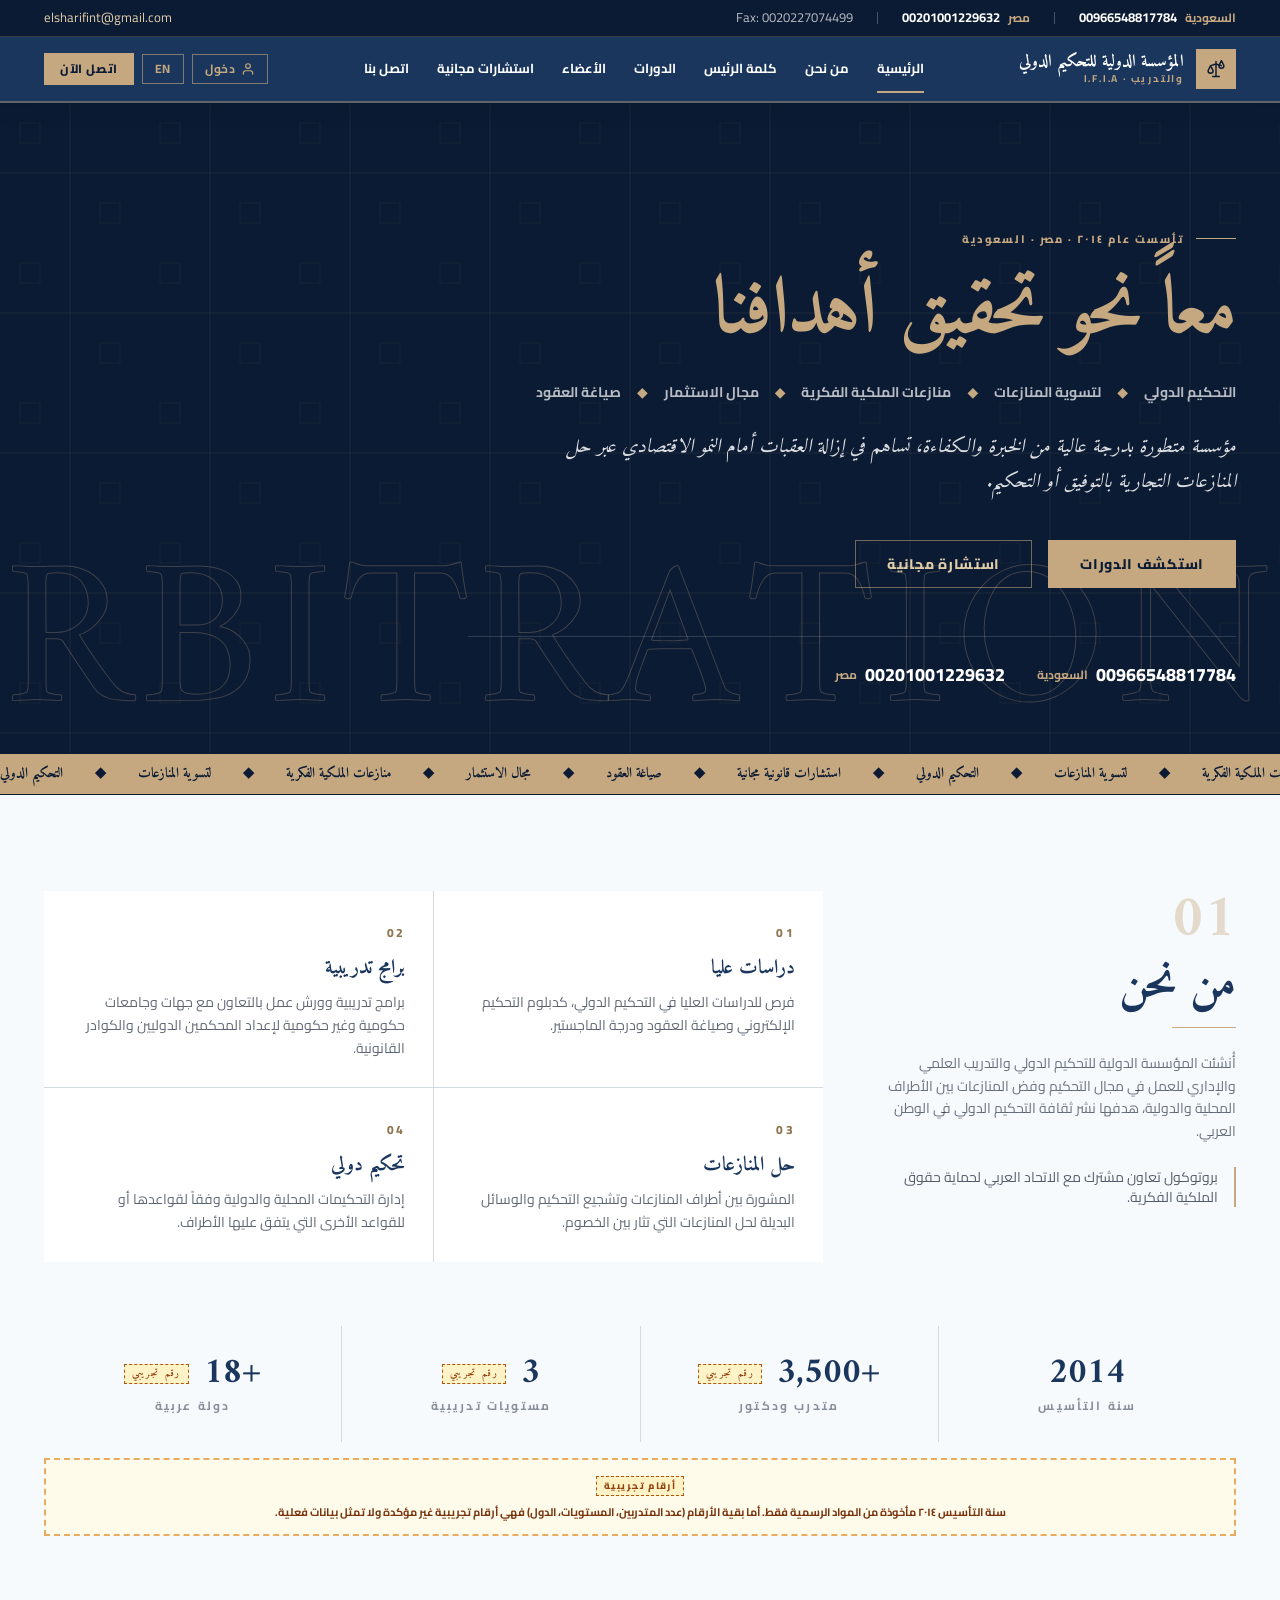
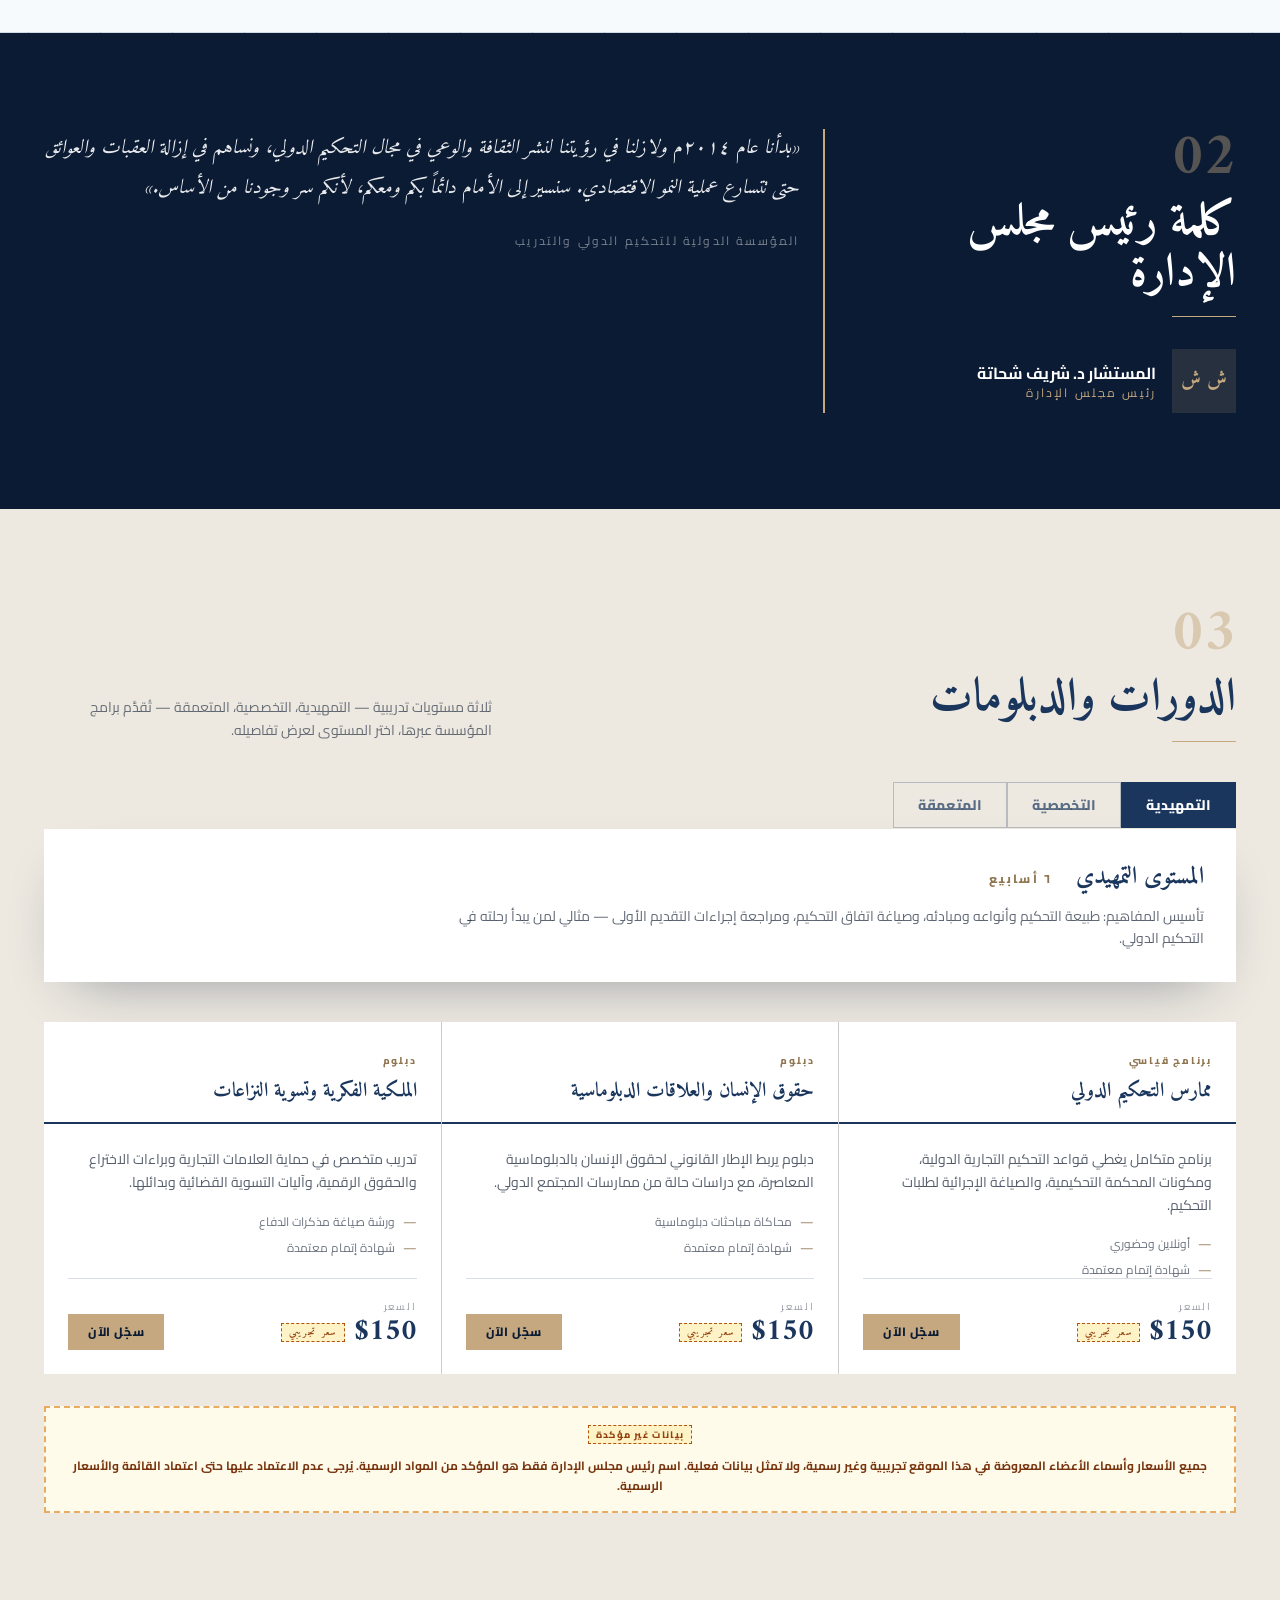
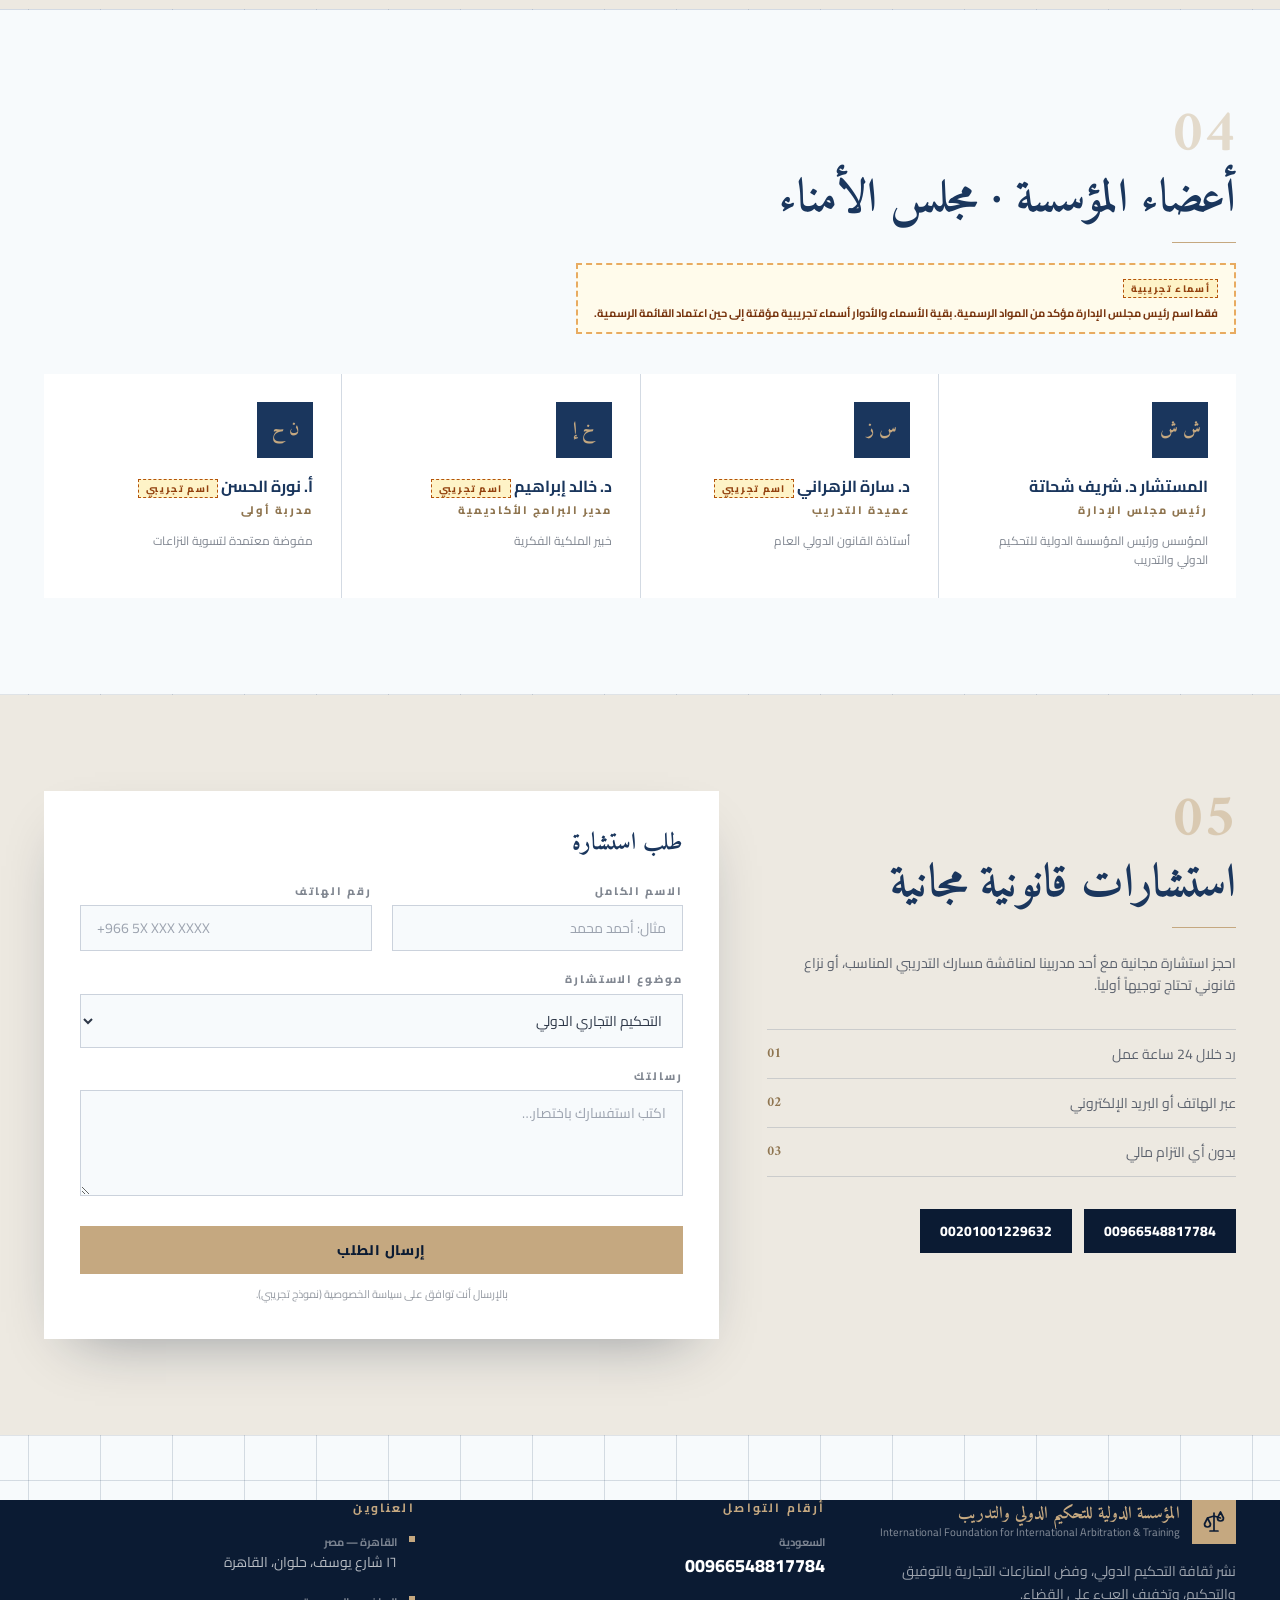
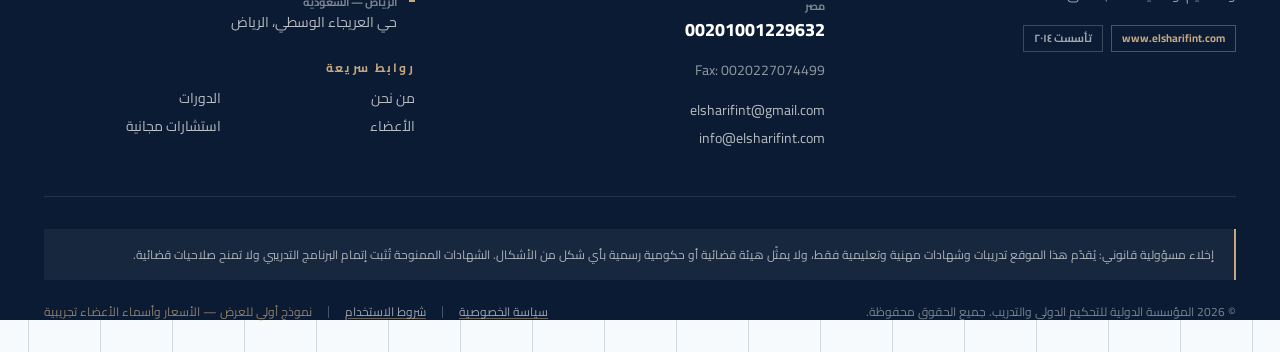
==== commit 33b3664b: "Inline CSS and subset webfonts to cut mobile render-blocking time" ====
--- a/index.html
+++ b/index.html
@@ -48,9 +48,10 @@
 <link rel="apple-touch-icon" href="/og-image.png">
 <link rel="manifest" href="/site.webmanifest">
 
-<link rel="preload" href="/fonts/amiri-400-normal-arabic.woff2" as="font" type="font/woff2" crossorigin>
-<link rel="preload" href="/fonts/cairo-400-normal-arabic.woff2" as="font" type="font/woff2" crossorigin>
-<link rel="stylesheet" href="/styles.css">
+<link rel="preload" href="/fonts/amiri-700-normal-arabic.woff2" as="font" type="font/woff2" crossorigin fetchpriority="high">
+<!-- CSS:BEGIN generated by tools/inline_css.py, do not edit -->
+<style>*,:after,:before{--tw-border-spacing-x:0;--tw-border-spacing-y:0;--tw-translate-x:0;--tw-translate-y:0;--tw-rotate:0;--tw-skew-x:0;--tw-skew-y:0;--tw-scale-x:1;--tw-scale-y:1;--tw-pan-x: ;--tw-pan-y: ;--tw-pinch-zoom: ;--tw-scroll-snap-strictness:proximity;--tw-gradient-from-position: ;--tw-gradient-via-position: ;--tw-gradient-to-position: ;--tw-ordinal: ;--tw-slashed-zero: ;--tw-numeric-figure: ;--tw-numeric-spacing: ;--tw-numeric-fraction: ;--tw-ring-inset: ;--tw-ring-offset-width:0px;--tw-ring-offset-color:#fff;--tw-ring-color:rgba(59,130,246,.5);--tw-ring-offset-shadow:0 0 #0000;--tw-ring-shadow:0 0 #0000;--tw-shadow:0 0 #0000;--tw-shadow-colored:0 0 #0000;--tw-blur: ;--tw-brightness: ;--tw-contrast: ;--tw-grayscale: ;--tw-hue-rotate: ;--tw-invert: ;--tw-saturate: ;--tw-sepia: ;--tw-drop-shadow: ;--tw-backdrop-blur: ;--tw-backdrop-brightness: ;--tw-backdrop-contrast: ;--tw-backdrop-grayscale: ;--tw-backdrop-hue-rotate: ;--tw-backdrop-invert: ;--tw-backdrop-opacity: ;--tw-backdrop-saturate: ;--tw-backdrop-sepia: ;--tw-contain-size: ;--tw-contain-layout: ;--tw-contain-paint: ;--tw-contain-style: }::backdrop{--tw-border-spacing-x:0;--tw-border-spacing-y:0;--tw-translate-x:0;--tw-translate-y:0;--tw-rotate:0;--tw-skew-x:0;--tw-skew-y:0;--tw-scale-x:1;--tw-scale-y:1;--tw-pan-x: ;--tw-pan-y: ;--tw-pinch-zoom: ;--tw-scroll-snap-strictness:proximity;--tw-gradient-from-position: ;--tw-gradient-via-position: ;--tw-gradient-to-position: ;--tw-ordinal: ;--tw-slashed-zero: ;--tw-numeric-figure: ;--tw-numeric-spacing: ;--tw-numeric-fraction: ;--tw-ring-inset: ;--tw-ring-offset-width:0px;--tw-ring-offset-color:#fff;--tw-ring-color:rgba(59,130,246,.5);--tw-ring-offset-shadow:0 0 #0000;--tw-ring-shadow:0 0 #0000;--tw-shadow:0 0 #0000;--tw-shadow-colored:0 0 #0000;--tw-blur: ;--tw-brightness: ;--tw-contrast: ;--tw-grayscale: ;--tw-hue-rotate: ;--tw-invert: ;--tw-saturate: ;--tw-sepia: ;--tw-drop-shadow: ;--tw-backdrop-blur: ;--tw-backdrop-brightness: ;--tw-backdrop-contrast: ;--tw-backdrop-grayscale: ;--tw-backdrop-hue-rotate: ;--tw-backdrop-invert: ;--tw-backdrop-opacity: ;--tw-backdrop-saturate: ;--tw-backdrop-sepia: ;--tw-contain-size: ;--tw-contain-layout: ;--tw-contain-paint: ;--tw-contain-style: }/*! tailwindcss v3.4.17 | MIT License | https://tailwindcss.com*/*,:after,:before{border:0 solid #e5e7eb;box-sizing:border-box}:after,:before{--tw-content:""}:host,html{line-height:1.5;-webkit-text-size-adjust:100%;font-family:ui-sans-serif,system-ui,sans-serif,Apple Color Emoji,Segoe UI Emoji,Segoe UI Symbol,Noto Color Emoji;font-feature-settings:normal;font-variation-settings:normal;-moz-tab-size:4;-o-tab-size:4;tab-size:4;-webkit-tap-highlight-color:transparent}body{line-height:inherit;margin:0}hr{border-top-width:1px;color:inherit;height:0}abbr:where([title]){-webkit-text-decoration:underline dotted;text-decoration:underline dotted}h1,h2,h3,h4,h5,h6{font-size:inherit;font-weight:inherit}a{color:inherit;text-decoration:inherit}b,strong{font-weight:bolder}code,kbd,pre,samp{font-family:ui-monospace,SFMono-Regular,Menlo,Monaco,Consolas,Liberation Mono,Courier New,monospace;font-feature-settings:normal;font-size:1em;font-variation-settings:normal}small{font-size:80%}sub,sup{font-size:75%;line-height:0;position:relative;vertical-align:baseline}sub{bottom:-.25em}sup{top:-.5em}table{border-collapse:collapse;border-color:inherit;text-indent:0}button,input,optgroup,select,textarea{color:inherit;font-family:inherit;font-feature-settings:inherit;font-size:100%;font-variation-settings:inherit;font-weight:inherit;letter-spacing:inherit;line-height:inherit;margin:0;padding:0}button,select{text-transform:none}button,input:where([type=button]),input:where([type=reset]),input:where([type=submit]){-webkit-appearance:button;background-color:transparent;background-image:none}:-moz-focusring{outline:auto}:-moz-ui-invalid{box-shadow:none}progress{vertical-align:baseline}::-webkit-inner-spin-button,::-webkit-outer-spin-button{height:auto}[type=search]{-webkit-appearance:textfield;outline-offset:-2px}::-webkit-search-decoration{-webkit-appearance:none}::-webkit-file-upload-button{-webkit-appearance:button;font:inherit}summary{display:list-item}blockquote,dd,dl,figure,h1,h2,h3,h4,h5,h6,hr,p,pre{margin:0}fieldset{margin:0}fieldset,legend{padding:0}menu,ol,ul{list-style:none;margin:0;padding:0}dialog{padding:0}textarea{resize:vertical}input::-moz-placeholder,textarea::-moz-placeholder{color:#9ca3af;opacity:1}input::placeholder,textarea::placeholder{color:#9ca3af;opacity:1}[role=button],button{cursor:pointer}:disabled{cursor:default}audio,canvas,embed,iframe,img,object,svg,video{display:block;vertical-align:middle}img,video{height:auto;max-width:100%}[hidden]:where(:not([hidden=until-found])){display:none}.pointer-events-none{pointer-events:none}.visible{visibility:visible}.static{position:static}.fixed{position:fixed}.absolute{position:absolute}.relative{position:relative}.sticky{position:sticky}.bottom-0{bottom:0}.bottom-6{bottom:1.5rem}.end-2{inset-inline-end:.5rem}.left-1\/2{left:50%}.start-0{inset-inline-start:0}.top-0{top:0}.top-1\/2{top:50%}.z-50{z-index:50}.z-\[60\]{z-index:60}.mx-auto{margin-left:auto;margin-right:auto}.my-5{margin-bottom:1.25rem;margin-top:1.25rem}.mb-1\.5{margin-bottom:.375rem}.mb-2{margin-bottom:.5rem}.mt-1{margin-top:.25rem}.mt-1\.5{margin-top:.375rem}.mt-10{margin-top:2.5rem}.mt-12{margin-top:3rem}.mt-16{margin-top:4rem}.mt-2{margin-top:.5rem}.mt-2\.5{margin-top:.625rem}.mt-3{margin-top:.75rem}.mt-4{margin-top:1rem}.mt-5{margin-top:1.25rem}.mt-6{margin-top:1.5rem}.mt-7{margin-top:1.75rem}.mt-8{margin-top:2rem}.mt-auto{margin-top:auto}.mt-px{margin-top:1px}.block{display:block}.inline-block{display:inline-block}.inline{display:inline}.flex{display:flex}.grid{display:grid}.hidden{display:none}.h-1\.5{height:.375rem}.h-10{height:2.5rem}.h-11{height:2.75rem}.h-14{height:3.5rem}.h-16{height:4rem}.h-3{height:.75rem}.h-3\.5{height:.875rem}.h-4{height:1rem}.h-5{height:1.25rem}.h-6{height:1.5rem}.h-8{height:2rem}.h-px{height:1px}.w-1\.5{width:.375rem}.w-10{width:2.5rem}.w-11{width:2.75rem}.w-14{width:3.5rem}.w-16{width:4rem}.w-3\.5{width:.875rem}.w-4{width:1rem}.w-5{width:1.25rem}.w-6{width:1.5rem}.w-8{width:2rem}.w-\[92vw\]{width:92vw}.w-full{width:100%}.w-px{width:1px}.min-w-0{min-width:0}.max-w-2xl{max-width:42rem}.max-w-3xl{max-width:48rem}.max-w-\[1240px\]{max-width:1240px}.max-w-\[92px\]{max-width:92px}.max-w-md{max-width:28rem}.max-w-sm{max-width:24rem}.flex-1{flex:1 1 0%}.shrink-0{flex-shrink:0}.-translate-x-1\/2{--tw-translate-x:-50%}.-translate-x-1\/2,.-translate-y-1\/2{transform:translate(var(--tw-translate-x),var(--tw-translate-y)) rotate(var(--tw-rotate)) skewX(var(--tw-skew-x)) skewY(var(--tw-skew-y)) scaleX(var(--tw-scale-x)) scaleY(var(--tw-scale-y))}.-translate-y-1\/2{--tw-translate-y:-50%}.translate-y-4{--tw-translate-y:1rem;transform:translate(var(--tw-translate-x),var(--tw-translate-y)) rotate(var(--tw-rotate)) skewX(var(--tw-skew-x)) skewY(var(--tw-skew-y)) scaleX(var(--tw-scale-x)) scaleY(var(--tw-scale-y))}@keyframes spin{to{transform:rotate(1turn)}}.animate-spin{animation:spin 1s linear infinite}.select-none{-webkit-user-select:none;-moz-user-select:none;user-select:none}.grid-cols-2{grid-template-columns:repeat(2,minmax(0,1fr))}.flex-col{flex-direction:column}.flex-wrap{flex-wrap:wrap}.place-items-center{place-items:center}.items-end{align-items:flex-end}.items-center{align-items:center}.items-baseline{align-items:baseline}.justify-center{justify-content:center}.justify-between{justify-content:space-between}.gap-1{gap:.25rem}.gap-1\.5{gap:.375rem}.gap-10{gap:2.5rem}.gap-12{gap:3rem}.gap-2{gap:.5rem}.gap-3{gap:.75rem}.gap-4{gap:1rem}.gap-5{gap:1.25rem}.gap-6{gap:1.5rem}.gap-7{gap:1.75rem}.gap-8{gap:2rem}.gap-9{gap:2.25rem}.gap-px{gap:1px}.gap-x-4{-moz-column-gap:1rem;column-gap:1rem}.gap-x-6{-moz-column-gap:1.5rem;column-gap:1.5rem}.gap-x-8{-moz-column-gap:2rem;column-gap:2rem}.gap-y-1{row-gap:.25rem}.gap-y-2{row-gap:.5rem}.gap-y-3{row-gap:.75rem}.space-y-1\.5>:not([hidden])~:not([hidden]){--tw-space-y-reverse:0;margin-bottom:calc(.375rem*var(--tw-space-y-reverse));margin-top:calc(.375rem*(1 - var(--tw-space-y-reverse)))}.space-y-10>:not([hidden])~:not([hidden]){--tw-space-y-reverse:0;margin-bottom:calc(2.5rem*var(--tw-space-y-reverse));margin-top:calc(2.5rem*(1 - var(--tw-space-y-reverse)))}.space-y-2>:not([hidden])~:not([hidden]){--tw-space-y-reverse:0;margin-bottom:calc(.5rem*var(--tw-space-y-reverse));margin-top:calc(.5rem*(1 - var(--tw-space-y-reverse)))}.space-y-2\.5>:not([hidden])~:not([hidden]){--tw-space-y-reverse:0;margin-bottom:calc(.625rem*var(--tw-space-y-reverse));margin-top:calc(.625rem*(1 - var(--tw-space-y-reverse)))}.space-y-3>:not([hidden])~:not([hidden]){--tw-space-y-reverse:0;margin-bottom:calc(.75rem*var(--tw-space-y-reverse));margin-top:calc(.75rem*(1 - var(--tw-space-y-reverse)))}.space-y-4>:not([hidden])~:not([hidden]){--tw-space-y-reverse:0;margin-bottom:calc(1rem*var(--tw-space-y-reverse));margin-top:calc(1rem*(1 - var(--tw-space-y-reverse)))}.space-y-5>:not([hidden])~:not([hidden]){--tw-space-y-reverse:0;margin-bottom:calc(1.25rem*var(--tw-space-y-reverse));margin-top:calc(1.25rem*(1 - var(--tw-space-y-reverse)))}.divide-y>:not([hidden])~:not([hidden]){--tw-divide-y-reverse:0;border-bottom-width:calc(1px*var(--tw-divide-y-reverse));border-top-width:calc(1px*(1 - var(--tw-divide-y-reverse)))}.divide-\[var\(--hairline\)\]>:not([hidden])~:not([hidden]){border-color:var(--hairline)}.overflow-hidden,.truncate{overflow:hidden}.truncate{text-overflow:ellipsis}.truncate,.whitespace-nowrap{white-space:nowrap}.border{border-width:1px}.border-2{border-width:2px}.border-y{border-top-width:1px}.border-b,.border-y{border-bottom-width:1px}.border-b-2{border-bottom-width:2px}.border-s-2{border-inline-start-width:2px}.border-s-4{border-inline-start-width:4px}.border-t{border-top-width:1px}.border-dashed{border-style:dashed}.border-\[var\(--hairline\)\]{border-color:var(--hairline)}.border-amber-600\/60{border-color:rgba(217,119,6,.6)}.border-gold{--tw-border-opacity:1;border-color:rgb(197 168 128/var(--tw-border-opacity,1))}.border-gold\/25{border-color:hsla(35,37%,64%,.25)}.border-gold\/40{border-color:hsla(35,37%,64%,.4)}.border-gold\/50{border-color:hsla(35,37%,64%,.5)}.border-gold\/60{border-color:hsla(35,37%,64%,.6)}.border-navy-700{--tw-border-opacity:1;border-color:rgb(26 54 93/var(--tw-border-opacity,1))}.border-navy-700\/20{border-color:rgba(26,54,93,.2)}.border-navy-700\/25{border-color:rgba(26,54,93,.25)}.border-navy-900{--tw-border-opacity:1;border-color:rgb(11 27 51/var(--tw-border-opacity,1))}.border-navy-900\/10{border-color:rgba(11,27,51,.1)}.border-navy\/10{border-color:rgba(26,54,93,.1)}.border-red-300{--tw-border-opacity:1;border-color:rgb(252 165 165/var(--tw-border-opacity,1))}.border-white\/10{border-color:hsla(0,0%,100%,.1)}.border-white\/15{border-color:hsla(0,0%,100%,.15)}.border-white\/20{border-color:hsla(0,0%,100%,.2)}.border-white\/25{border-color:hsla(0,0%,100%,.25)}.bg-\[var\(--hairline\)\]{background-color:var(--hairline)}.bg-amber-50{--tw-bg-opacity:1;background-color:rgb(255 251 235/var(--tw-bg-opacity,1))}.bg-bone{--tw-bg-opacity:1;background-color:rgb(237 233 225/var(--tw-bg-opacity,1))}.bg-cloud{--tw-bg-opacity:1;background-color:rgb(247 250 252/var(--tw-bg-opacity,1))}.bg-gold{--tw-bg-opacity:1;background-color:rgb(197 168 128/var(--tw-bg-opacity,1))}.bg-gold-tint{--tw-bg-opacity:1;background-color:rgb(243 235 221/var(--tw-bg-opacity,1))}.bg-gold\/15{background-color:hsla(35,37%,64%,.15)}.bg-navy-700{--tw-bg-opacity:1;background-color:rgb(26 54 93/var(--tw-bg-opacity,1))}.bg-navy-900{--tw-bg-opacity:1;background-color:rgb(11 27 51/var(--tw-bg-opacity,1))}.bg-red-50{--tw-bg-opacity:1;background-color:rgb(254 242 242/var(--tw-bg-opacity,1))}.bg-transparent{background-color:transparent}.bg-white{--tw-bg-opacity:1;background-color:rgb(255 255 255/var(--tw-bg-opacity,1))}.bg-white\/25{background-color:hsla(0,0%,100%,.25)}.bg-white\/5{background-color:hsla(0,0%,100%,.05)}.p-0{padding:0}.p-5{padding:1.25rem}.p-6{padding:1.5rem}.p-7{padding:1.75rem}.px-2\.5{padding-left:.625rem;padding-right:.625rem}.px-3{padding-left:.75rem;padding-right:.75rem}.px-4{padding-left:1rem;padding-right:1rem}.px-5{padding-left:1.25rem;padding-right:1.25rem}.px-6{padding-left:1.5rem;padding-right:1.5rem}.px-8{padding-left:2rem;padding-right:2rem}.py-1{padding-bottom:.25rem;padding-top:.25rem}.py-1\.5{padding-bottom:.375rem;padding-top:.375rem}.py-12{padding-bottom:3rem;padding-top:3rem}.py-14{padding-bottom:3.5rem;padding-top:3.5rem}.py-2{padding-bottom:.5rem;padding-top:.5rem}.py-2\.5{padding-bottom:.625rem;padding-top:.625rem}.py-20{padding-bottom:5rem;padding-top:5rem}.py-3{padding-bottom:.75rem;padding-top:.75rem}.py-3\.5{padding-bottom:.875rem;padding-top:.875rem}.py-4{padding-bottom:1rem;padding-top:1rem}.py-7{padding-bottom:1.75rem;padding-top:1.75rem}.pb-12{padding-bottom:3rem}.pb-16{padding-bottom:4rem}.pb-4{padding-bottom:1rem}.pb-8{padding-bottom:2rem}.pb-9{padding-bottom:2.25rem}.pe-11{padding-inline-end:2.75rem}.pe-8{padding-inline-end:2rem}.ps-4{padding-inline-start:1rem}.ps-6{padding-inline-start:1.5rem}.pt-1{padding-top:.25rem}.pt-14{padding-top:3.5rem}.pt-16{padding-top:4rem}.pt-2{padding-top:.5rem}.pt-20{padding-top:5rem}.pt-3{padding-top:.75rem}.pt-4{padding-top:1rem}.pt-5{padding-top:1.25rem}.pt-6{padding-top:1.5rem}.text-center{text-align:center}.text-start{text-align:start}.align-middle{vertical-align:middle}.font-body{font-family:Cairo,system-ui,sans-serif}.font-display{font-family:Amiri,Georgia,serif}.text-2xl{font-size:1.5rem;line-height:2rem}.text-3xl{font-size:1.875rem;line-height:2.25rem}.text-4xl{font-size:2.25rem;line-height:2.5rem}.text-6xl{font-size:3.75rem;line-height:1}.text-\[10px\]{font-size:10px}.text-\[11px\]{font-size:11px}.text-\[12px\]{font-size:12px}.text-\[13px\]{font-size:13px}.text-\[13rem\]{font-size:13rem}.text-\[15px\]{font-size:15px}.text-\[17px\]{font-size:17px}.text-display{font-size:clamp(2.75rem,7vw,5rem);letter-spacing:-.015em;line-height:1.04}.text-lead{font-size:clamp(1.05rem,1.6vw,1.25rem);line-height:1.75}.text-lg{font-size:1.125rem;line-height:1.75rem}.text-sm{font-size:.875rem;line-height:1.25rem}.text-title{font-size:clamp(1.85rem,3.6vw,2.9rem);line-height:1.12}.text-xl{font-size:1.25rem;line-height:1.75rem}.text-xs{font-size:.75rem;line-height:1rem}.font-bold{font-weight:700}.font-extrabold{font-weight:800}.font-medium{font-weight:500}.uppercase{text-transform:uppercase}.italic{font-style:italic}.leading-\[1\.95\]{line-height:1.95}.leading-loose{line-height:2}.leading-none{line-height:1}.leading-relaxed{line-height:1.625}.leading-tight{line-height:1.25}.tracking-wider{letter-spacing:.05em}.tracking-wider2{letter-spacing:.18em}.text-amber-900{--tw-text-opacity:1;color:rgb(120 53 15/var(--tw-text-opacity,1))}.text-charcoal{--tw-text-opacity:1;color:rgb(45 55 72/var(--tw-text-opacity,1))}.text-charcoal\/50{color:rgba(45,55,72,.5)}.text-charcoal\/55{color:rgba(45,55,72,.55)}.text-charcoal\/60{color:rgba(45,55,72,.6)}.text-charcoal\/65{color:rgba(45,55,72,.65)}.text-charcoal\/70{color:rgba(45,55,72,.7)}.text-charcoal\/75{color:rgba(45,55,72,.75)}.text-charcoal\/80{color:rgba(45,55,72,.8)}.text-charcoal\/85{color:rgba(45,55,72,.85)}.text-gold{--tw-text-opacity:1;color:rgb(197 168 128/var(--tw-text-opacity,1))}.text-gold-dark{--tw-text-opacity:1;color:rgb(143 117 80/var(--tw-text-opacity,1))}.text-gold-light{--tw-text-opacity:1;color:rgb(224 205 169/var(--tw-text-opacity,1))}.text-gold\/40{color:hsla(35,37%,64%,.4)}.text-gold\/50{color:hsla(35,37%,64%,.5)}.text-gold\/70{color:hsla(35,37%,64%,.7)}.text-navy,.text-navy-700{--tw-text-opacity:1;color:rgb(26 54 93/var(--tw-text-opacity,1))}.text-navy-900{--tw-text-opacity:1;color:rgb(11 27 51/var(--tw-text-opacity,1))}.text-navy\/70{color:rgba(26,54,93,.7)}.text-red-700{--tw-text-opacity:1;color:rgb(185 28 28/var(--tw-text-opacity,1))}.text-white{--tw-text-opacity:1;color:rgb(255 255 255/var(--tw-text-opacity,1))}.text-white\/45{color:hsla(0,0%,100%,.45)}.text-white\/50{color:hsla(0,0%,100%,.5)}.text-white\/55{color:hsla(0,0%,100%,.55)}.text-white\/60{color:hsla(0,0%,100%,.6)}.text-white\/65{color:hsla(0,0%,100%,.65)}.text-white\/70{color:hsla(0,0%,100%,.7)}.text-white\/75{color:hsla(0,0%,100%,.75)}.text-white\/85{color:hsla(0,0%,100%,.85)}.text-white\/90{color:hsla(0,0%,100%,.9)}.underline{text-decoration-line:underline}.decoration-gold{text-decoration-color:#c5a880}.decoration-gold\/50{text-decoration-color:hsla(35,37%,64%,.5)}.underline-offset-2{text-underline-offset:2px}.antialiased{-webkit-font-smoothing:antialiased;-moz-osx-font-smoothing:grayscale}.opacity-0{opacity:0}.opacity-100{opacity:1}.opacity-60{opacity:.6}.shadow-lg{--tw-shadow:0 10px 15px -3px rgba(0,0,0,.1),0 4px 6px -4px rgba(0,0,0,.1);--tw-shadow-colored:0 10px 15px -3px var(--tw-shadow-color),0 4px 6px -4px var(--tw-shadow-color)}.shadow-lg,.shadow-panel{box-shadow:var(--tw-ring-offset-shadow,0 0 #0000),var(--tw-ring-shadow,0 0 #0000),var(--tw-shadow)}.shadow-panel{--tw-shadow:0 24px 60px -30px rgba(11,27,51,.45);--tw-shadow-colored:0 24px 60px -30px var(--tw-shadow-color)}.shadow-navy-900\/30{--tw-shadow-color:rgba(11,27,51,.3);--tw-shadow:var(--tw-shadow-colored)}.filter{filter:var(--tw-blur) var(--tw-brightness) var(--tw-contrast) var(--tw-grayscale) var(--tw-hue-rotate) var(--tw-invert) var(--tw-saturate) var(--tw-sepia) var(--tw-drop-shadow)}.transition{transition-duration:.15s;transition-property:color,background-color,border-color,text-decoration-color,fill,stroke,opacity,box-shadow,transform,filter,-webkit-backdrop-filter;transition-property:color,background-color,border-color,text-decoration-color,fill,stroke,opacity,box-shadow,transform,filter,backdrop-filter;transition-property:color,background-color,border-color,text-decoration-color,fill,stroke,opacity,box-shadow,transform,filter,backdrop-filter,-webkit-backdrop-filter;transition-timing-function:cubic-bezier(.4,0,.2,1)}.transition-all{transition-duration:.15s;transition-property:all;transition-timing-function:cubic-bezier(.4,0,.2,1)}.duration-300{transition-duration:.3s}:root{--hairline:rgba(26,54,93,.16)}html{overflow-x:clip;scroll-behavior:smooth}html[lang=en] body{font-family:Inter,system-ui,sans-serif}html[lang=en] .font-display{font-family:Playfair Display,Georgia,serif}body{background-image:linear-gradient(var(--hairline) 1px,transparent 1px),linear-gradient(90deg,var(--hairline) 1px,transparent 1px);background-position:top;background-size:72px 72px}footer,header,section{background-clip:content-box}.hero-flat{background-color:#0b1b33;background-image:url("data:image/svg+xml;charset=utf-8,%3Csvg xmlns='http://www.w3.org/2000/svg' width='140' height='140'%3E%3Cg fill='none' stroke='%23C5A880' stroke-opacity='.09'%3E%3Cpath d='M0 70h140M70 0v140'/%3E%3Cpath stroke-opacity='.06' d='M20 20h20v20H20zm80 80h20v20h-20z'/%3E%3C/g%3E%3C/svg%3E")}.hero-ghost{-webkit-text-stroke:1px hsla(35,37%,64%,.28);color:transparent;letter-spacing:.04em}.ticker-mask{overflow:hidden}.ticker-track{animation:ticker 32s linear infinite;display:flex;width:-moz-max-content;width:max-content}@keyframes ticker{0%{transform:translateX(0)}to{transform:translateX(-50%)}}.ticker-track:hover{animation-play-state:paused}.u-link{position:relative}.u-link:after{background:#c5a880;bottom:-5px;content:"";height:1.5px;inset-inline-start:0;position:absolute;transition:width .25s ease;width:0}.u-link.active:after,.u-link:hover:after{width:100%}.btn-gold{background:#c5a880;color:#0b1b33;transition:background .2s ease,color .2s ease}.btn-gold:hover{background:#0b1b33;box-shadow:inset 0 0 0 1px #c5a880;color:#c5a880}.btn-ghost{box-shadow:inset 0 0 0 1px hsla(35,37%,64%,.55);color:#e0cda9;transition:all .2s ease}.btn-ghost:hover{background:#c5a880;box-shadow:inset 0 0 0 1px #c5a880;color:#0b1b33}.panel{background:#fff;box-shadow:inset 0 0 0 1px var(--hairline);transition:box-shadow .25s ease,transform .25s ease}.panel:hover{box-shadow:inset 0 0 0 1px #c5a880;transform:translateY(-4px)}.reveal{opacity:0;transform:translateY(26px);transition:opacity .65s ease,transform .65s ease}.reveal.on{opacity:1;transform:none}dialog::backdrop{background:rgba(11,27,51,.72)}dialog[open]{animation:dlg-in .18s ease-out}@keyframes dlg-in{0%{opacity:0;transform:translateY(12px) scale(.985)}to{opacity:1;transform:none}}@media (prefers-reduced-motion:reduce){dialog[open]{animation:none}}.bidi{unicode-bidi:isolate}.badge-mock{background:#fef3c7;border:1px dashed #b45309;color:#92400e;display:inline-block;font-size:9.5px;font-weight:800;letter-spacing:.14em;line-height:1.4;padding:2px 7px;text-transform:uppercase;vertical-align:middle;white-space:nowrap}html[lang=en] .badge-mock{font-family:Inter,system-ui,sans-serif}.mock-num{position:relative}.mock-num .badge-mock{margin-inline-start:.45em}a:focus-visible,button:focus-visible,input:focus,select:focus,textarea:focus{outline:2px solid #c5a880;outline-offset:2px}::-moz-selection{background:#c5a880;color:#0b1b33}::selection{background:#c5a880;color:#0b1b33}::-webkit-scrollbar{height:10px;width:10px}::-webkit-scrollbar-track{background:#ede9e1}::-webkit-scrollbar-thumb{background:#1a365d}@media (prefers-reduced-motion:reduce){html{scroll-behavior:auto}.ticker-track{animation:none}.reveal{opacity:1;transform:none;transition:none}*{animation-duration:.01ms!important;transition-duration:.01ms!important}}@font-face{font-display:swap;font-family:Amiri;font-style:normal;font-weight:400;src:url(/fonts/amiri-400-normal-arabic.woff2) format("woff2");unicode-range:u+06??,u+0750-077f,u+0870-0891,u+0897-08e1,u+08e3-08ff,u+200c-200e,u+2010-2011,u+204f,u+2e41,u+fb50-fdff,u+fe70-fe74,u+fe76-fefc,u+102e0-102fb,u+10e60-10e7e,u+10ec2-10ec7,u+10ec9-10eee,u+10ef?,u+1ee00-1ee03,u+1ee05-1ee1f,u+1ee21-1ee22,u+1ee24,u+1ee27,u+1ee29-1ee32,u+1ee34-1ee37,u+1ee39,u+1ee3b,u+1ee42,u+1ee47,u+1ee49,u+1ee4b,u+1ee4d-1ee4f,u+1ee51-1ee52,u+1ee54,u+1ee57,u+1ee59,u+1ee5b,u+1ee5d,u+1ee5f,u+1ee61-1ee62,u+1ee64,u+1ee67-1ee6a,u+1ee6c-1ee72,u+1ee74-1ee77,u+1ee79-1ee7c,u+1ee7e,u+1ee80-1ee89,u+1ee8b-1ee9b,u+1eea1-1eea3,u+1eea5-1eea9,u+1eeab-1eebb,u+1eef0-1eef1}@font-face{font-display:swap;font-family:Amiri;font-style:normal;font-weight:400;src:url(/fonts/amiri-400-normal-latin.woff2) format("woff2");unicode-range:u+00??,u+0131,u+0152-0153,u+02bb-02bc,u+02c6,u+02da,u+02dc,u+0304,u+0308,u+0329,u+2000-206f,u+20ac,u+2122,u+2191,u+2193,u+2212,u+2215,u+feff,u+fffd}@font-face{font-display:swap;font-family:Amiri;font-style:normal;font-weight:700;src:url(/fonts/amiri-700-normal-arabic.woff2) format("woff2");unicode-range:u+06??,u+0750-077f,u+0870-0891,u+0897-08e1,u+08e3-08ff,u+200c-200e,u+2010-2011,u+204f,u+2e41,u+fb50-fdff,u+fe70-fe74,u+fe76-fefc,u+102e0-102fb,u+10e60-10e7e,u+10ec2-10ec7,u+10ec9-10eee,u+10ef?,u+1ee00-1ee03,u+1ee05-1ee1f,u+1ee21-1ee22,u+1ee24,u+1ee27,u+1ee29-1ee32,u+1ee34-1ee37,u+1ee39,u+1ee3b,u+1ee42,u+1ee47,u+1ee49,u+1ee4b,u+1ee4d-1ee4f,u+1ee51-1ee52,u+1ee54,u+1ee57,u+1ee59,u+1ee5b,u+1ee5d,u+1ee5f,u+1ee61-1ee62,u+1ee64,u+1ee67-1ee6a,u+1ee6c-1ee72,u+1ee74-1ee77,u+1ee79-1ee7c,u+1ee7e,u+1ee80-1ee89,u+1ee8b-1ee9b,u+1eea1-1eea3,u+1eea5-1eea9,u+1eeab-1eebb,u+1eef0-1eef1}@font-face{font-display:swap;font-family:Amiri;font-style:normal;font-weight:700;src:url(/fonts/amiri-700-normal-latin.woff2) format("woff2");unicode-range:u+00??,u+0131,u+0152-0153,u+02bb-02bc,u+02c6,u+02da,u+02dc,u+0304,u+0308,u+0329,u+2000-206f,u+20ac,u+2122,u+2191,u+2193,u+2212,u+2215,u+feff,u+fffd}@font-face{font-display:swap;font-family:Cairo;font-style:normal;font-weight:400;src:url(/fonts/cairo-400-normal-arabic.woff2) format("woff2");unicode-range:u+06??,u+0750-077f,u+0870-0891,u+0897-08e1,u+08e3-08ff,u+200c-200e,u+2010-2011,u+204f,u+2e41,u+fb50-fdff,u+fe70-fe74,u+fe76-fefc,u+102e0-102fb,u+10e60-10e7e,u+10ec2-10ec7,u+10ec9-10eee,u+10ef?,u+1ee00-1ee03,u+1ee05-1ee1f,u+1ee21-1ee22,u+1ee24,u+1ee27,u+1ee29-1ee32,u+1ee34-1ee37,u+1ee39,u+1ee3b,u+1ee42,u+1ee47,u+1ee49,u+1ee4b,u+1ee4d-1ee4f,u+1ee51-1ee52,u+1ee54,u+1ee57,u+1ee59,u+1ee5b,u+1ee5d,u+1ee5f,u+1ee61-1ee62,u+1ee64,u+1ee67-1ee6a,u+1ee6c-1ee72,u+1ee74-1ee77,u+1ee79-1ee7c,u+1ee7e,u+1ee80-1ee89,u+1ee8b-1ee9b,u+1eea1-1eea3,u+1eea5-1eea9,u+1eeab-1eebb,u+1eef0-1eef1}@font-face{font-display:swap;font-family:Cairo;font-style:normal;font-weight:400;src:url(/fonts/cairo-400-normal-latin.woff2) format("woff2");unicode-range:u+00??,u+0131,u+0152-0153,u+02bb-02bc,u+02c6,u+02da,u+02dc,u+0304,u+0308,u+0329,u+2000-206f,u+20ac,u+2122,u+2191,u+2193,u+2212,u+2215,u+feff,u+fffd}@font-face{font-display:swap;font-family:Cairo;font-style:normal;font-weight:700;src:url(/fonts/cairo-700-normal-arabic.woff2) format("woff2");unicode-range:u+06??,u+0750-077f,u+0870-0891,u+0897-08e1,u+08e3-08ff,u+200c-200e,u+2010-2011,u+204f,u+2e41,u+fb50-fdff,u+fe70-fe74,u+fe76-fefc,u+102e0-102fb,u+10e60-10e7e,u+10ec2-10ec7,u+10ec9-10eee,u+10ef?,u+1ee00-1ee03,u+1ee05-1ee1f,u+1ee21-1ee22,u+1ee24,u+1ee27,u+1ee29-1ee32,u+1ee34-1ee37,u+1ee39,u+1ee3b,u+1ee42,u+1ee47,u+1ee49,u+1ee4b,u+1ee4d-1ee4f,u+1ee51-1ee52,u+1ee54,u+1ee57,u+1ee59,u+1ee5b,u+1ee5d,u+1ee5f,u+1ee61-1ee62,u+1ee64,u+1ee67-1ee6a,u+1ee6c-1ee72,u+1ee74-1ee77,u+1ee79-1ee7c,u+1ee7e,u+1ee80-1ee89,u+1ee8b-1ee9b,u+1eea1-1eea3,u+1eea5-1eea9,u+1eeab-1eebb,u+1eef0-1eef1}@font-face{font-display:swap;font-family:Cairo;font-style:normal;font-weight:700;src:url(/fonts/cairo-700-normal-latin.woff2) format("woff2");unicode-range:u+00??,u+0131,u+0152-0153,u+02bb-02bc,u+02c6,u+02da,u+02dc,u+0304,u+0308,u+0329,u+2000-206f,u+20ac,u+2122,u+2191,u+2193,u+2212,u+2215,u+feff,u+fffd}@font-face{font-display:swap;font-family:Cairo;font-style:normal;font-weight:800;src:url(/fonts/cairo-800-normal-arabic.woff2) format("woff2");unicode-range:u+06??,u+0750-077f,u+0870-0891,u+0897-08e1,u+08e3-08ff,u+200c-200e,u+2010-2011,u+204f,u+2e41,u+fb50-fdff,u+fe70-fe74,u+fe76-fefc,u+102e0-102fb,u+10e60-10e7e,u+10ec2-10ec7,u+10ec9-10eee,u+10ef?,u+1ee00-1ee03,u+1ee05-1ee1f,u+1ee21-1ee22,u+1ee24,u+1ee27,u+1ee29-1ee32,u+1ee34-1ee37,u+1ee39,u+1ee3b,u+1ee42,u+1ee47,u+1ee49,u+1ee4b,u+1ee4d-1ee4f,u+1ee51-1ee52,u+1ee54,u+1ee57,u+1ee59,u+1ee5b,u+1ee5d,u+1ee5f,u+1ee61-1ee62,u+1ee64,u+1ee67-1ee6a,u+1ee6c-1ee72,u+1ee74-1ee77,u+1ee79-1ee7c,u+1ee7e,u+1ee80-1ee89,u+1ee8b-1ee9b,u+1eea1-1eea3,u+1eea5-1eea9,u+1eeab-1eebb,u+1eef0-1eef1}@font-face{font-display:swap;font-family:Cairo;font-style:normal;font-weight:800;src:url(/fonts/cairo-800-normal-latin.woff2) format("woff2");unicode-range:u+00??,u+0131,u+0152-0153,u+02bb-02bc,u+02c6,u+02da,u+02dc,u+0304,u+0308,u+0329,u+2000-206f,u+20ac,u+2122,u+2191,u+2193,u+2212,u+2215,u+feff,u+fffd}@font-face{font-display:swap;font-family:Inter;font-style:normal;font-weight:400;src:url(/fonts/inter-400-normal-latin.woff2) format("woff2");unicode-range:u+00??,u+0131,u+0152-0153,u+02bb-02bc,u+02c6,u+02da,u+02dc,u+0304,u+0308,u+0329,u+2000-206f,u+20ac,u+2122,u+2191,u+2193,u+2212,u+2215,u+feff,u+fffd}@font-face{font-display:swap;font-family:Inter;font-style:normal;font-weight:500;src:url(/fonts/inter-500-normal-latin.woff2) format("woff2");unicode-range:u+00??,u+0131,u+0152-0153,u+02bb-02bc,u+02c6,u+02da,u+02dc,u+0304,u+0308,u+0329,u+2000-206f,u+20ac,u+2122,u+2191,u+2193,u+2212,u+2215,u+feff,u+fffd}@font-face{font-display:swap;font-family:Inter;font-style:normal;font-weight:600;src:url(/fonts/inter-600-normal-latin.woff2) format("woff2");unicode-range:u+00??,u+0131,u+0152-0153,u+02bb-02bc,u+02c6,u+02da,u+02dc,u+0304,u+0308,u+0329,u+2000-206f,u+20ac,u+2122,u+2191,u+2193,u+2212,u+2215,u+feff,u+fffd}@font-face{font-display:swap;font-family:Inter;font-style:normal;font-weight:700;src:url(/fonts/inter-700-normal-latin.woff2) format("woff2");unicode-range:u+00??,u+0131,u+0152-0153,u+02bb-02bc,u+02c6,u+02da,u+02dc,u+0304,u+0308,u+0329,u+2000-206f,u+20ac,u+2122,u+2191,u+2193,u+2212,u+2215,u+feff,u+fffd}@font-face{font-display:swap;font-family:Playfair Display;font-style:italic;font-weight:600;src:url(/fonts/playfairdisplay-600-italic-latin.woff2) format("woff2");unicode-range:u+00??,u+0131,u+0152-0153,u+02bb-02bc,u+02c6,u+02da,u+02dc,u+0304,u+0308,u+0329,u+2000-206f,u+20ac,u+2122,u+2191,u+2193,u+2212,u+2215,u+feff,u+fffd}@font-face{font-display:swap;font-family:Playfair Display;font-style:normal;font-weight:600;src:url(/fonts/playfairdisplay-600-normal-latin.woff2) format("woff2");unicode-range:u+00??,u+0131,u+0152-0153,u+02bb-02bc,u+02c6,u+02da,u+02dc,u+0304,u+0308,u+0329,u+2000-206f,u+20ac,u+2122,u+2191,u+2193,u+2212,u+2215,u+feff,u+fffd}@font-face{font-display:swap;font-family:Playfair Display;font-style:normal;font-weight:700;src:url(/fonts/playfairdisplay-700-normal-latin.woff2) format("woff2");unicode-range:u+00??,u+0131,u+0152-0153,u+02bb-02bc,u+02c6,u+02da,u+02dc,u+0304,u+0308,u+0329,u+2000-206f,u+20ac,u+2122,u+2191,u+2193,u+2212,u+2215,u+feff,u+fffd}.hover\:border-gold:hover{--tw-border-opacity:1;border-color:rgb(197 168 128/var(--tw-border-opacity,1))}.hover\:border-navy-700:hover{--tw-border-opacity:1;border-color:rgb(26 54 93/var(--tw-border-opacity,1))}.hover\:bg-cloud:hover{--tw-bg-opacity:1;background-color:rgb(247 250 252/var(--tw-bg-opacity,1))}.hover\:bg-gold:hover{--tw-bg-opacity:1;background-color:rgb(197 168 128/var(--tw-bg-opacity,1))}.hover\:bg-gold\/15:hover{background-color:hsla(35,37%,64%,.15)}.hover\:bg-navy-900:hover{--tw-bg-opacity:1;background-color:rgb(11 27 51/var(--tw-bg-opacity,1))}.hover\:text-gold:hover{--tw-text-opacity:1;color:rgb(197 168 128/var(--tw-text-opacity,1))}.hover\:text-gold-dark:hover{--tw-text-opacity:1;color:rgb(143 117 80/var(--tw-text-opacity,1))}.hover\:text-navy:hover{--tw-text-opacity:1;color:rgb(26 54 93/var(--tw-text-opacity,1))}.hover\:text-navy-900:hover{--tw-text-opacity:1;color:rgb(11 27 51/var(--tw-text-opacity,1))}.focus\:border-gold:focus{--tw-border-opacity:1;border-color:rgb(197 168 128/var(--tw-border-opacity,1))}.group:hover .group-hover\:bg-gold{--tw-bg-opacity:1;background-color:rgb(197 168 128/var(--tw-bg-opacity,1))}.group:hover .group-hover\:text-gold{--tw-text-opacity:1;color:rgb(197 168 128/var(--tw-text-opacity,1))}.group:hover .group-hover\:text-navy-900{--tw-text-opacity:1;color:rgb(11 27 51/var(--tw-text-opacity,1))}.group:hover .group-hover\:text-white{--tw-text-opacity:1;color:rgb(255 255 255/var(--tw-text-opacity,1))}.group:hover .group-hover\:text-white\/60{color:hsla(0,0%,100%,.6)}@media (min-width:640px){.sm\:col-span-1{grid-column:span 1/span 1}.sm\:col-span-2{grid-column:span 2/span 2}.sm\:block{display:block}.sm\:flex{display:flex}.sm\:inline-flex{display:inline-flex}.sm\:hidden{display:none}.sm\:grid-cols-2{grid-template-columns:repeat(2,minmax(0,1fr))}.sm\:flex-row{flex-direction:row}.sm\:gap-6{gap:1.5rem}.sm\:p-8{padding:2rem}.sm\:p-9{padding:2.25rem}.sm\:px-6{padding-left:1.5rem;padding-right:1.5rem}.sm\:py-16{padding-bottom:4rem;padding-top:4rem}.sm\:py-20{padding-bottom:5rem;padding-top:5rem}.sm\:py-24{padding-bottom:6rem;padding-top:6rem}.sm\:pt-28{padding-top:7rem}.sm\:text-\[13px\]{font-size:13px}}@media (min-width:768px){.md\:inline-block{display:inline-block}.md\:grid-cols-3{grid-template-columns:repeat(3,minmax(0,1fr))}.md\:grid-cols-4{grid-template-columns:repeat(4,minmax(0,1fr))}}@media (min-width:1024px){.lg\:sticky{position:sticky}.lg\:top-24{top:6rem}.lg\:col-span-4{grid-column:span 4/span 4}.lg\:col-span-5{grid-column:span 5/span 5}.lg\:col-span-7{grid-column:span 7/span 7}.lg\:col-span-8{grid-column:span 8/span 8}.lg\:block{display:block}.lg\:inline{display:inline}.lg\:flex{display:flex}.lg\:hidden{display:none}.lg\:grid-cols-12{grid-template-columns:repeat(12,minmax(0,1fr))}.lg\:grid-cols-4{grid-template-columns:repeat(4,minmax(0,1fr))}.lg\:grid-cols-\[250px_minmax\(0\2c 1fr\)\]{grid-template-columns:250px minmax(0,1fr)}.lg\:self-start{align-self:flex-start}.lg\:pt-32{padding-top:8rem}}</style>
+<!-- CSS:END -->
 
 <!-- ══ SEO: JSON-LD structured data ══ -->
 <script type="application/ld+json">
